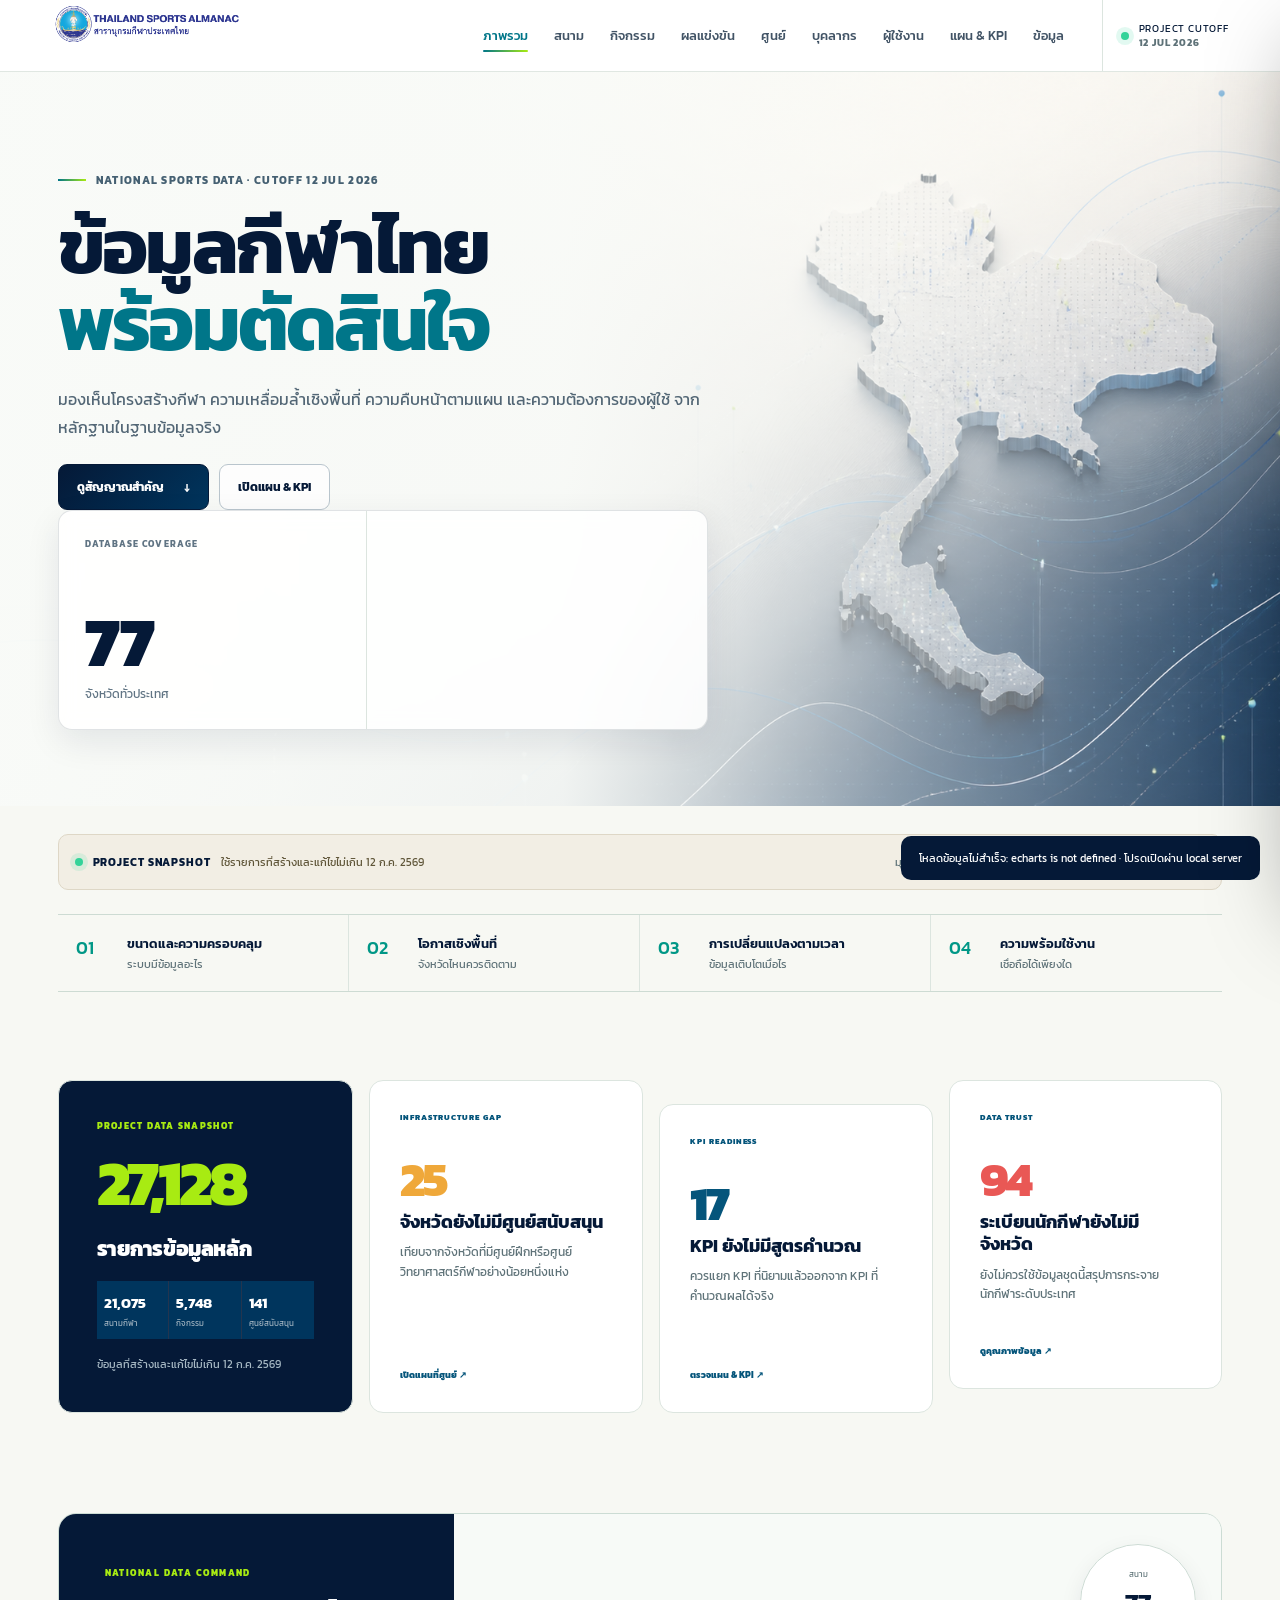
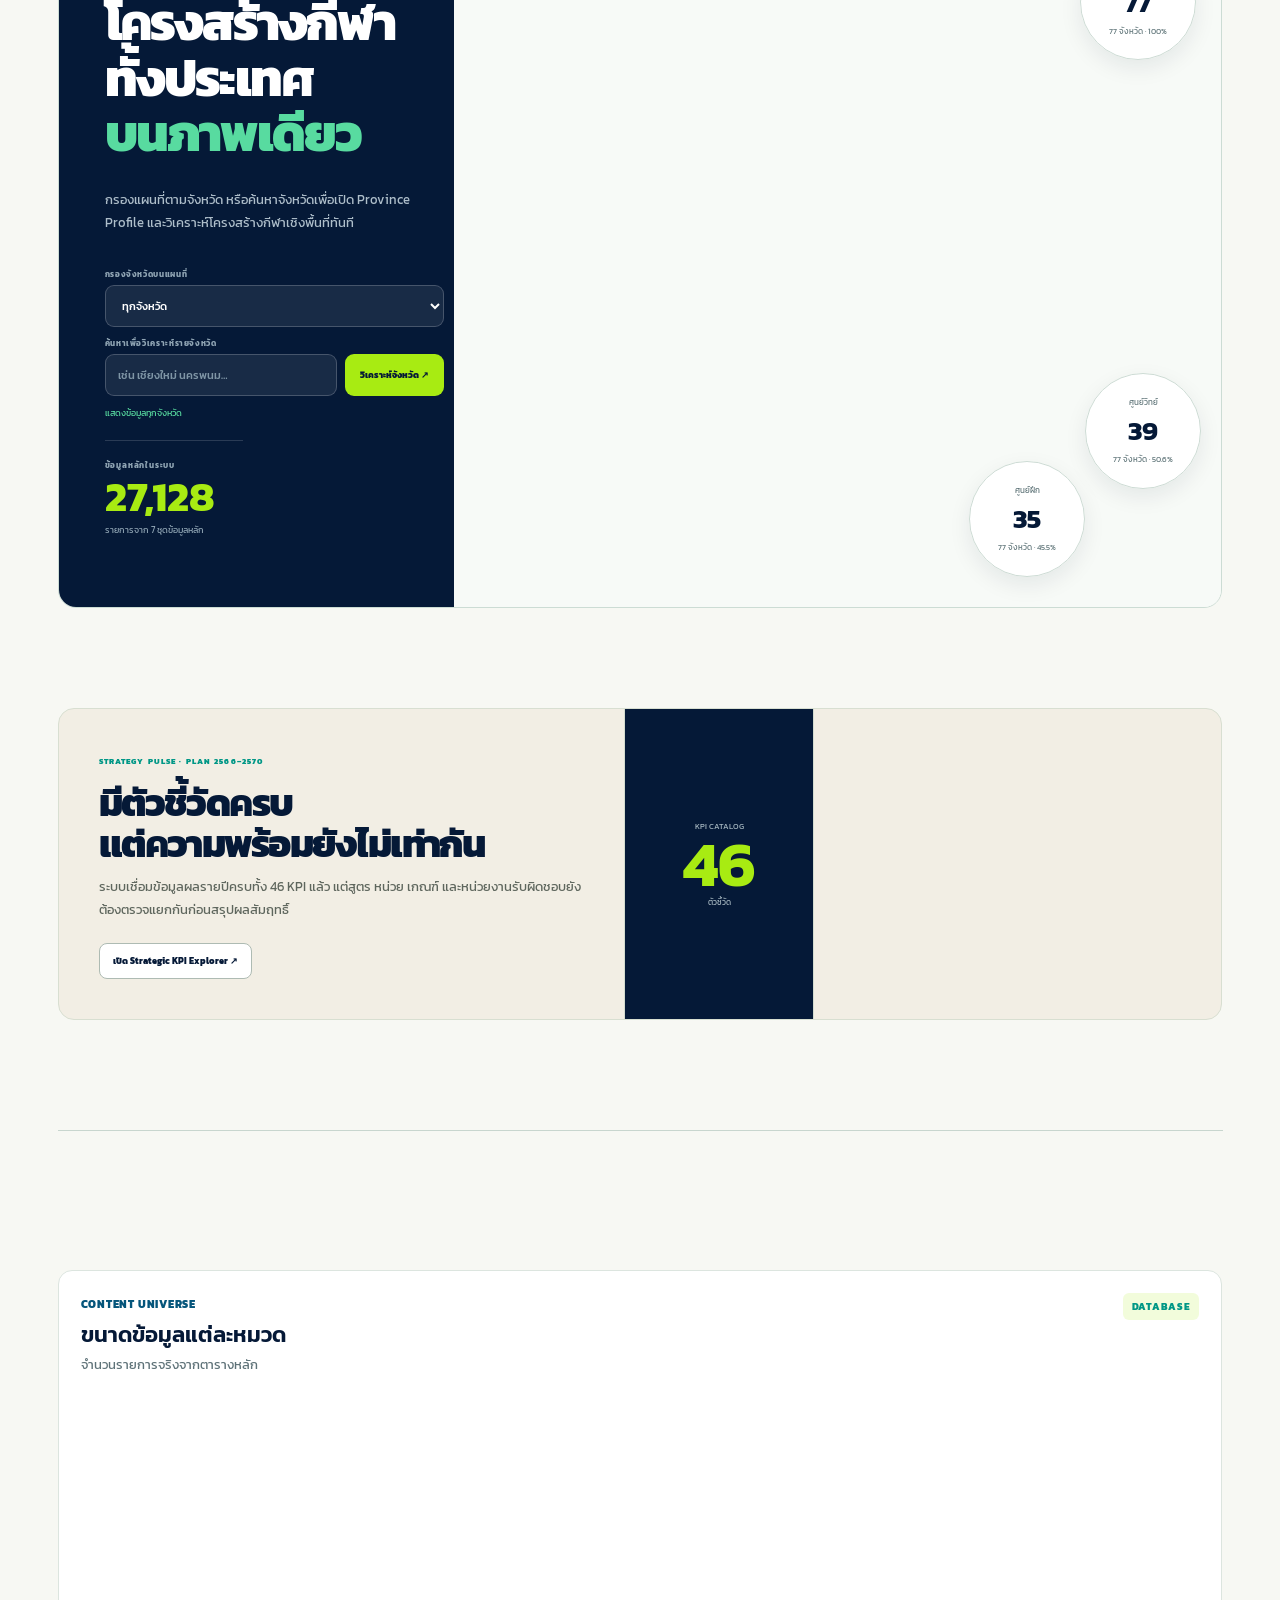
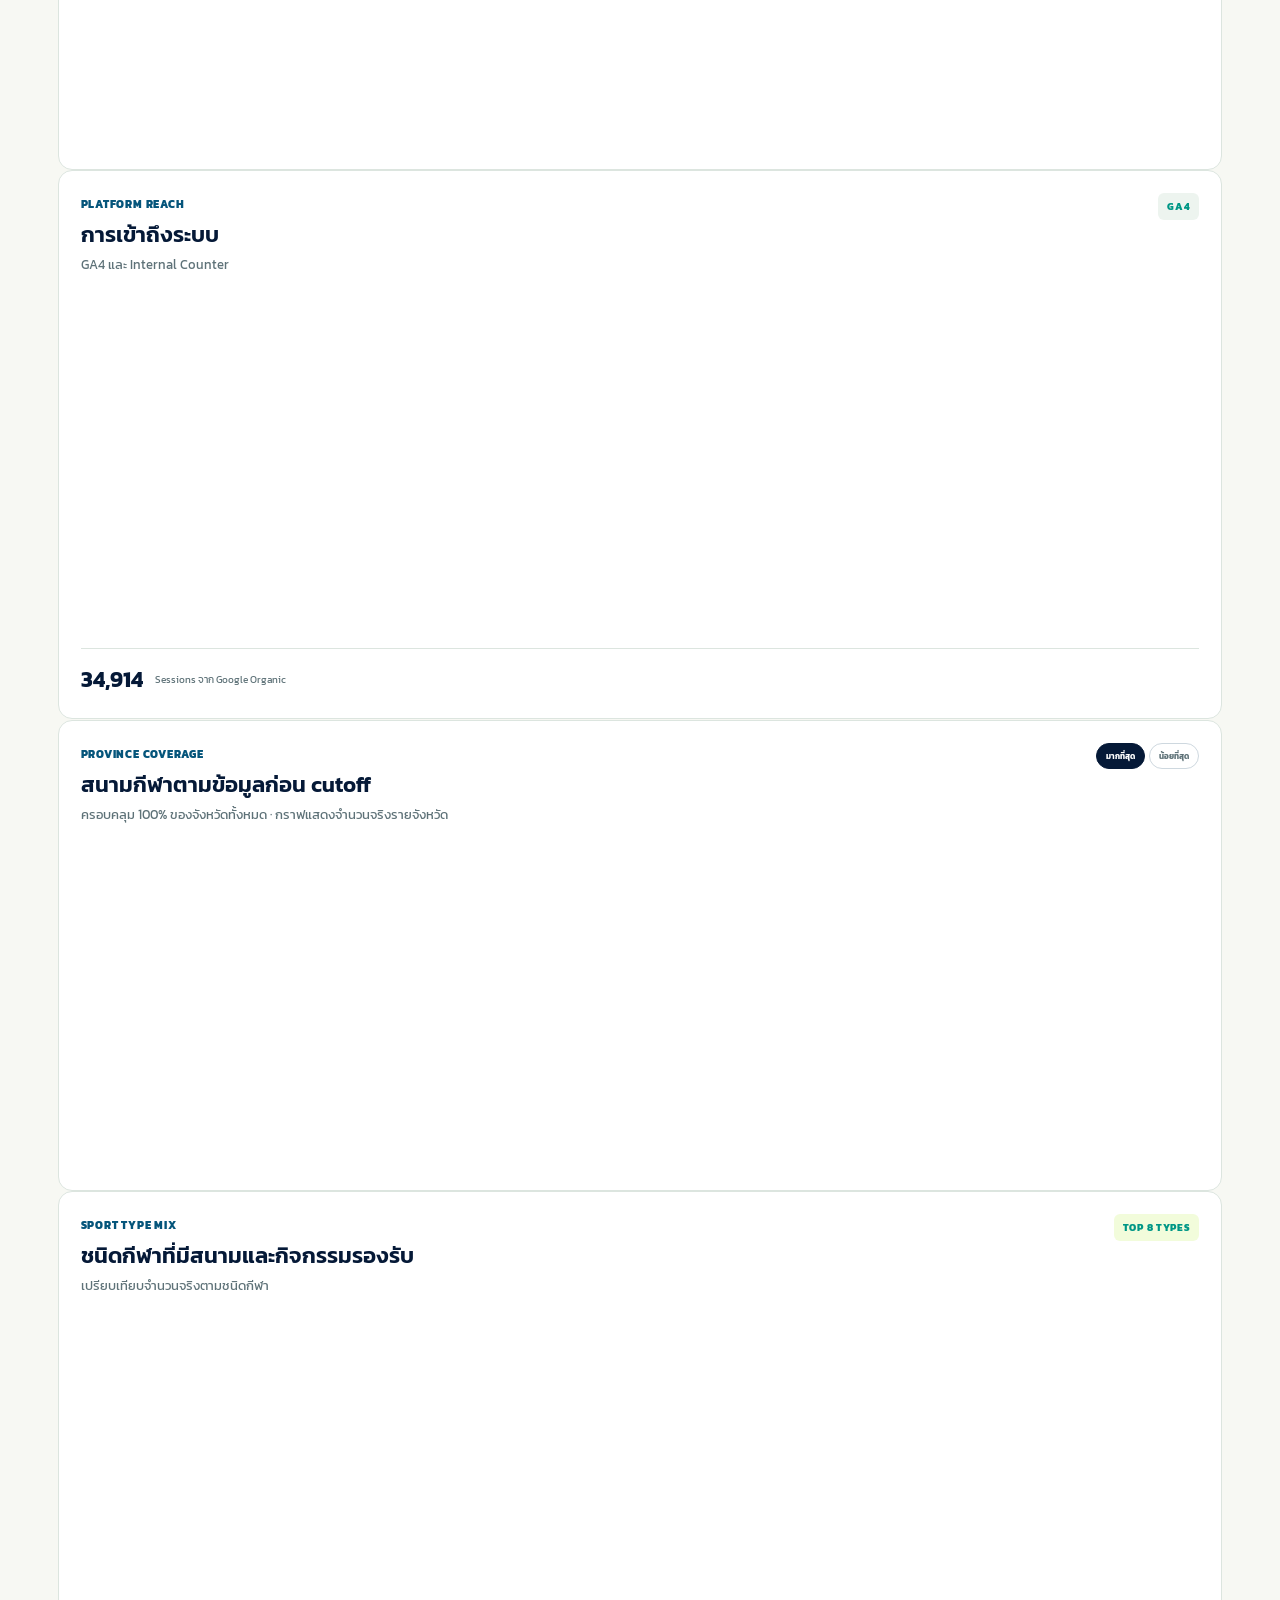
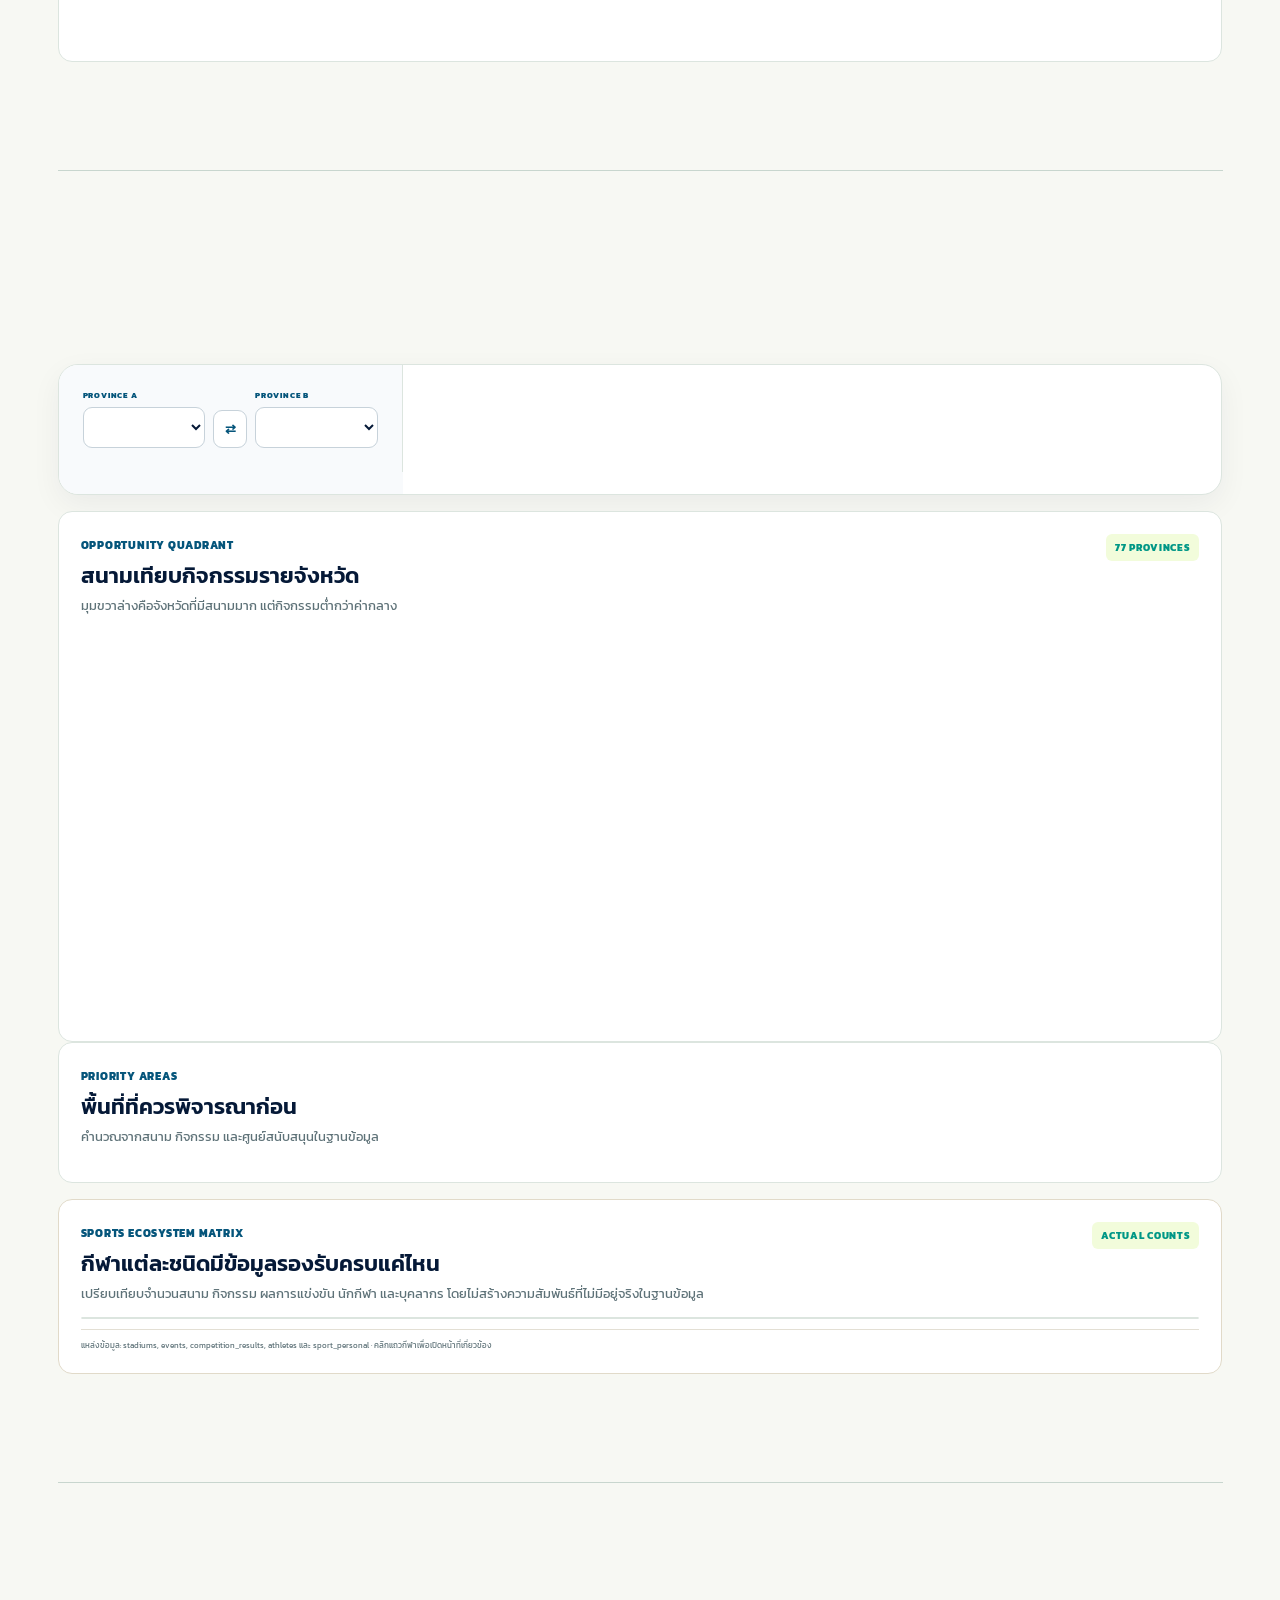
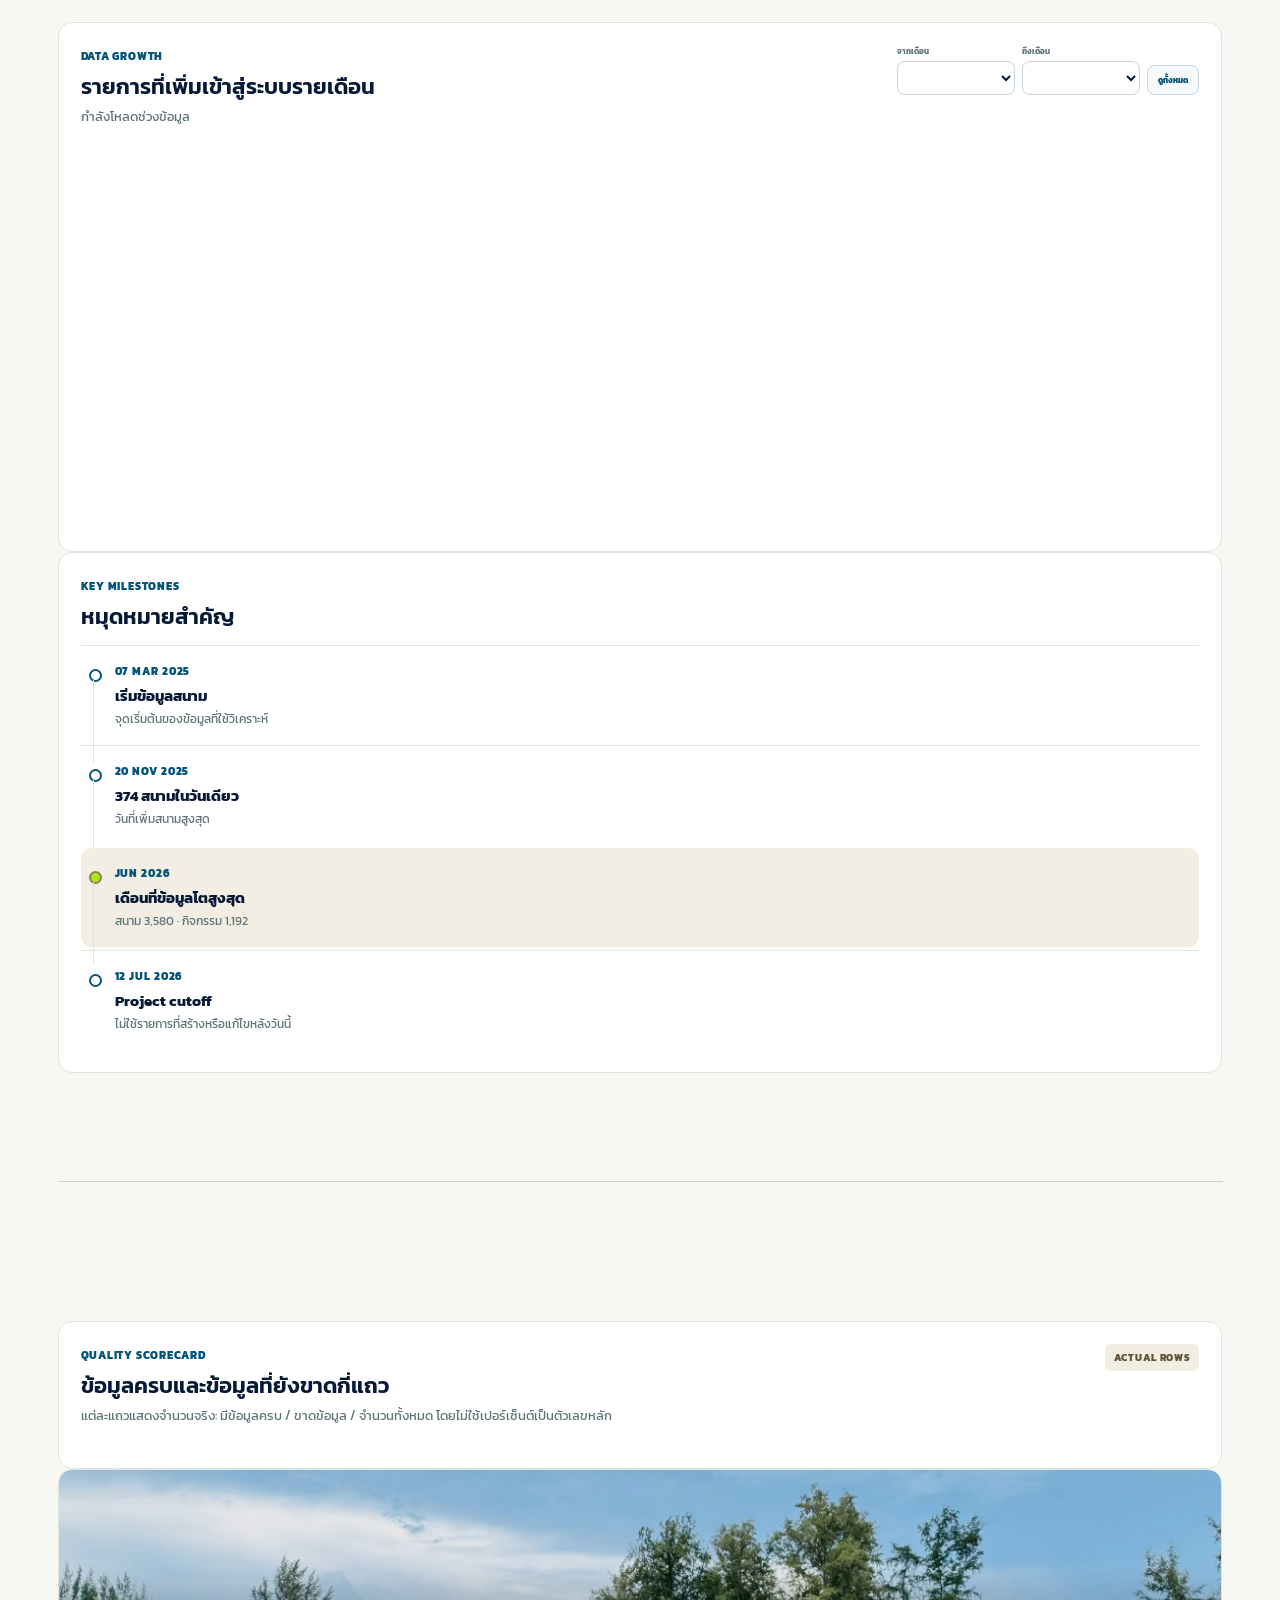
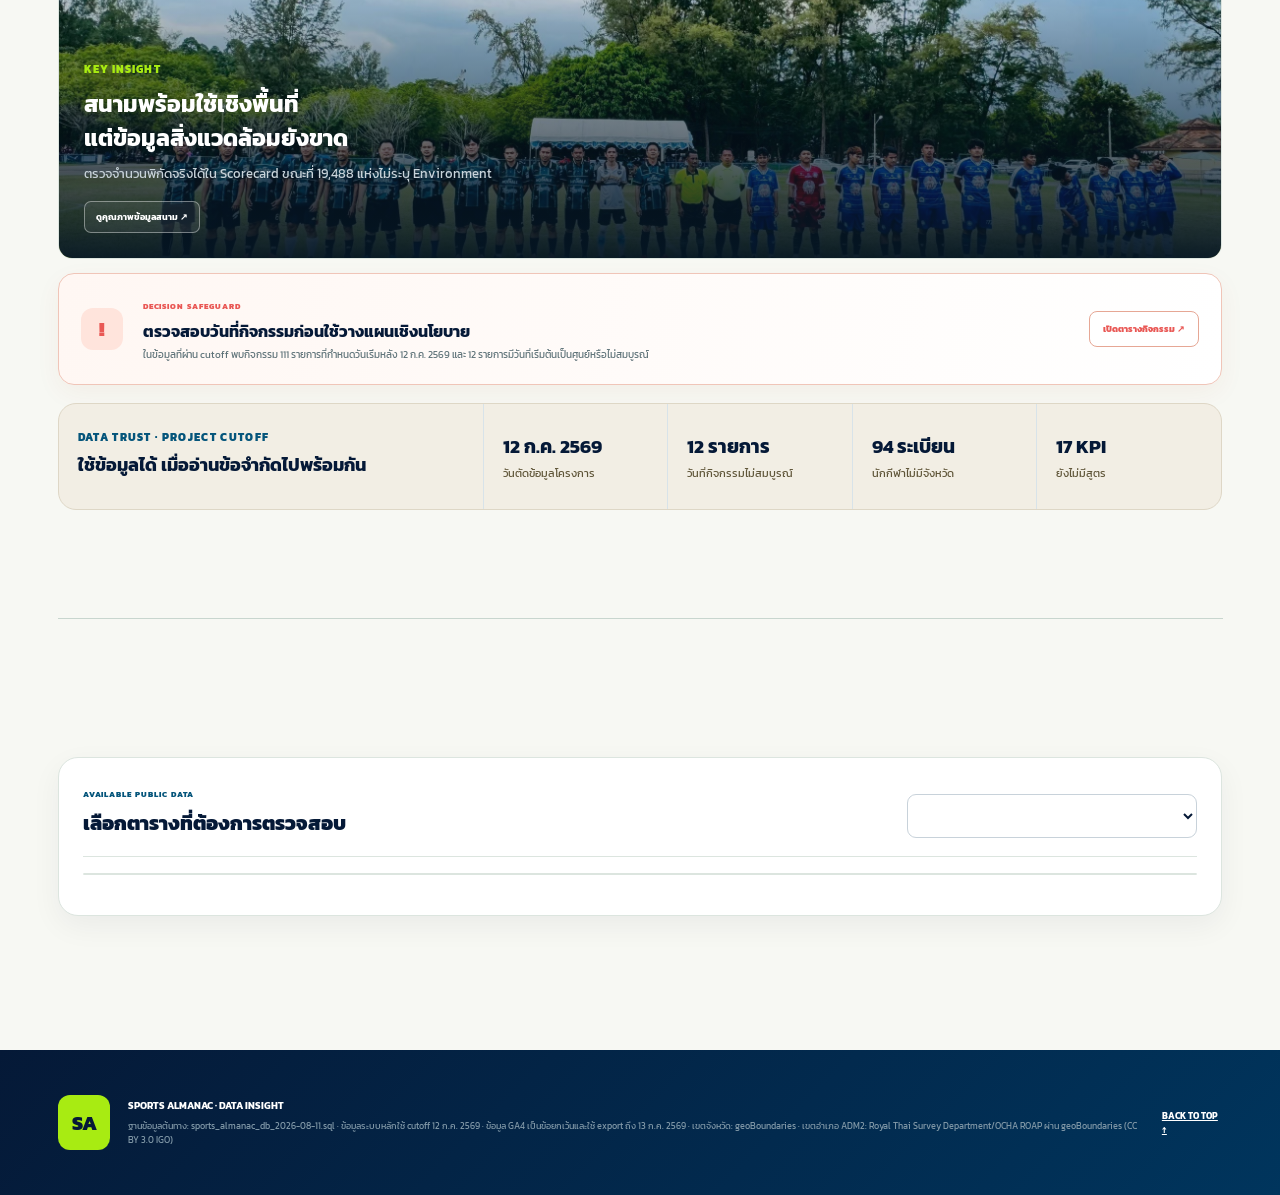
==== index.html @ d213a7b6 "Deploy Sports Almanac dashboard to GitHub Pages. Static dashboard from Apps/ with public CSV data an" ====
<!doctype html>
<html lang="th">
<head>
  <meta charset="utf-8">
  <meta name="viewport" content="width=device-width,initial-scale=1">
  <link rel="icon" type="image/png" href="assets/images/logo.png">
  <meta name="description" content="Sports Almanac Data Insight — วิเคราะห์ฐานข้อมูลสารานุกรมกีฬาประเทศไทย">
  <title>SPORTS ALMANAC — DATA INSIGHT</title>
  <link rel="preconnect" href="https://fonts.googleapis.com">
  <link rel="preconnect" href="https://fonts.gstatic.com" crossorigin>
  <link href="https://fonts.googleapis.com/css2?family=Kanit:ital,wght@0,100;0,200;0,300;0,400;0,500;0,600;0,700;0,800;0,900;1,100;1,200;1,300;1,400;1,500;1,600;1,700;1,800;1,900&display=swap" rel="stylesheet">
  <link rel="stylesheet" href="assets/vendor/bootstrap.min.css">
  <link rel="stylesheet" href="assets/app.css">
</head>
<body>
  <header class="masthead navbar navbar-expand-xl">
    <a class="wordmark navbar-brand" href="#overview" data-route="overview"><img src="assets/images/logo.png" alt="Thailand Sports Almanac"></a>
    <nav class="primary-nav" aria-label="เมนูหลัก">
      <button class="active" data-route="overview">ภาพรวม</button>
      <button data-route="stadiums">สนาม</button>
      <button data-route="events">กิจกรรม</button>
      <button data-route="competitions">ผลแข่งขัน</button>
      <button data-route="centers">ศูนย์</button>
      <button data-route="people">บุคลากร</button>
      <button data-route="usage">ผู้ใช้งาน</button>
      <button data-route="plans">แผน & KPI</button>
      <button data-route="data">ข้อมูล</button>
    </nav>
    <button class="menu-toggle" id="menu-toggle" aria-label="เปิดเมนู">MENU</button>
    <div class="header-tag"><i></i><span>PROJECT CUTOFF<br><b>12 JUL 2026</b></span></div>
  </header>

  <main>
    <section class="page active" data-page="overview">
      <section class="overview-hero">
        <img class="overview-hero-image" src="assets/images/hero-data-bg.png" alt="พื้นหลังโครงข่ายข้อมูลกีฬาไทย">
        <div class="overview-hero-overlay"></div>
        <div class="overview-hero-content container-fluid">
          <div class="row align-items-end g-4">
            <div class="col-xl-7">
              <span class="hero-kicker"><i></i> NATIONAL SPORTS DATA · CUTOFF 12 JUL 2026</span>
              <h1>ข้อมูลกีฬาไทย<br><em>พร้อมตัดสินใจ</em></h1>
              <p>มองเห็นโครงสร้างกีฬา ความเหลื่อมล้ำเชิงพื้นที่ ความคืบหน้าตามแผน และความต้องการของผู้ใช้ จากหลักฐานในฐานข้อมูลจริง</p>
              <div class="hero-actions"><button type="button" class="primary-action" data-scroll-target="executive-signals">ดูสัญญาณสำคัญ <span>↓</span></button><button class="ghost-action" data-route="plans">เปิดแผน & KPI</button></div>
            </div>
            <div class="col-xl-5">
              <div class="hero-highlight-card">
                <div><span>DATABASE COVERAGE</span><b>77</b><small>จังหวัดทั่วประเทศ</small></div>
                <div class="hero-mini-chart" id="hero-mini-chart"></div>
              </div>
            </div>
          </div>
        </div>
      </section>

      <section class="overview-body container-fluid">
        <div class="overview-toolbar">
          <div><span class="live-dot"></span><b>PROJECT SNAPSHOT</b><small>ใช้รายการที่สร้างและแก้ไขไม่เกิน 12 ก.ค. 2569</small></div>
          <div class="overview-filter"><span>มุมมอง:</span><button class="active">ภาพรวมประเทศ</button><button data-route="stadiums">สถานที่กีฬา</button><button data-route="usage">ผู้ใช้งานระบบ</button></div>
        </div>
        <nav class="overview-story-rail" aria-label="ลำดับการวิเคราะห์หน้า Overview">
          <button type="button" data-scroll-target="country-picture"><b>01</b><span>ขนาดและความครอบคลุม<small>ระบบมีข้อมูลอะไร</small></span></button>
          <button type="button" data-scroll-target="comparison-lab"><b>02</b><span>โอกาสเชิงพื้นที่<small>จังหวัดไหนควรติดตาม</small></span></button>
          <button type="button" data-scroll-target="time-freshness"><b>03</b><span>การเปลี่ยนแปลงตามเวลา<small>ข้อมูลเติบโตเมื่อไร</small></span></button>
          <button type="button" data-scroll-target="data-readiness"><b>04</b><span>ความพร้อมใช้งาน<small>เชื่อถือได้เพียงใด</small></span></button>
        </nav>

        <section class="executive-signal-stage" id="executive-signals" aria-label="สัญญาณสำคัญสำหรับผู้บริหาร">
          <div class="signal-intro signal-data-snapshot"><small>PROJECT DATA SNAPSHOT</small><strong id="signal-record-total">—</strong><h2>รายการข้อมูลหลัก</h2><div class="signal-data-breakdown"><span><b id="signal-stadium-total">—</b>สนามกีฬา</span><span><b id="signal-event-total">—</b>กิจกรรม</span><span><b id="signal-center-total">—</b>ศูนย์สนับสนุน</span></div><p>ข้อมูลที่สร้างและแก้ไขไม่เกิน 12 ก.ค. 2569</p></div>
          <button class="signal-card infrastructure" data-route="centers"><span>INFRASTRUCTURE GAP</span><strong id="signal-center-gap">—</strong><h3>จังหวัดยังไม่มีศูนย์สนับสนุน</h3><p>เทียบจากจังหวัดที่มีศูนย์ฝึกหรือศูนย์วิทยาศาสตร์กีฬาอย่างน้อยหนึ่งแห่ง</p><i>เปิดแผนที่ศูนย์ ↗</i></button>
          <button class="signal-card strategy" data-route="plans"><span>KPI READINESS</span><strong id="signal-kpi-gap">—</strong><h3>KPI ยังไม่มีสูตรคำนวณ</h3><p>ควรแยก KPI ที่นิยามแล้วออกจาก KPI ที่คำนวณผลได้จริง</p><i>ตรวจแผน & KPI ↗</i></button>
          <button class="signal-card trust" data-route="people"><span>DATA TRUST</span><strong id="signal-athlete-gap">—</strong><h3>ระเบียนนักกีฬายังไม่มีจังหวัด</h3><p>ยังไม่ควรใช้ข้อมูลชุดนี้สรุปการกระจายนักกีฬาระดับประเทศ</p><i>ดูคุณภาพข้อมูล ↗</i></button>
        </section>

        <section class="national-command" aria-label="ศูนย์บัญชาการข้อมูลกีฬาไทย">
          <div class="command-copy"><small>NATIONAL DATA COMMAND</small><h2>โครงสร้างกีฬาทั้งประเทศ<br><em>บนภาพเดียว</em></h2><p>กรองแผนที่ตามจังหวัด หรือค้นหาจังหวัดเพื่อเปิด Province Profile และวิเคราะห์โครงสร้างกีฬาเชิงพื้นที่ทันที</p><div class="command-province-tools"><label><span>กรองจังหวัดบนแผนที่</span><select id="command-province-filter" aria-label="กรองจังหวัดบนแผนที่"><option value="">ทุกจังหวัด</option></select></label><form id="command-province-search-form"><label><span>ค้นหาเพื่อวิเคราะห์รายจังหวัด</span><input id="command-province-search" list="command-province-list" type="search" placeholder="เช่น เชียงใหม่ นครพนม…" autocomplete="off"></label><button type="submit">วิเคราะห์จังหวัด ↗</button></form><datalist id="command-province-list"></datalist><div class="command-province-status" id="command-province-status">แสดงข้อมูลทุกจังหวัด</div></div><div class="command-total"><span>ข้อมูลหลักในระบบ</span><strong id="command-record-total">—</strong><small>รายการจาก 7 ชุดข้อมูลหลัก</small></div></div>
          <div id="overview-national-map" class="command-map"></div>
          <div class="coverage-orbits">
            <div class="orbit orbit-stadium"><span>สนาม</span><strong>77</strong><small>77 จังหวัด · 100%</small></div>
            <div class="orbit orbit-training"><span>ศูนย์ฝึก</span><strong id="overview-training-provinces">—</strong><small id="overview-training-coverage">กำลังคำนวณ</small></div>
            <div class="orbit orbit-science"><span>ศูนย์วิทย์</span><strong id="overview-science-provinces">—</strong><small id="overview-science-coverage">กำลังคำนวณ</small></div>
          </div>
        </section>

        <section class="strategy-pulse" aria-label="สถานะการติดตามแผนพัฒนาการกีฬา">
          <div class="strategy-pulse-copy"><small>STRATEGY PULSE · PLAN 2566–2570</small><h2>มีตัวชี้วัดครบ<br><em>แต่ความพร้อมยังไม่เท่ากัน</em></h2><p>ระบบเชื่อมข้อมูลผลรายปีครบทั้ง 46 KPI แล้ว แต่สูตร หน่วย เกณฑ์ และหน่วยงานรับผิดชอบยังต้องตรวจแยกกันก่อนสรุปผลสัมฤทธิ์</p><button data-route="plans">เปิด Strategic KPI Explorer ↗</button></div>
          <div class="strategy-pulse-score"><span>KPI CATALOG</span><strong>46</strong><small>ตัวชี้วัด</small></div>
          <div class="strategy-readiness-grid" id="overview-strategy-readiness"></div>
        </section>

        <div class="overview-section-head" id="country-picture"><div><span>01 / ภาพรวมประเทศ</span><h2>ระบบกีฬาไทยมีข้อมูลอะไร</h2></div><p>เริ่มจากขนาดข้อมูลและความครอบคลุม ก่อนพิจารณาว่าพื้นที่ใดมีความพร้อมหรือยังมีช่องว่าง</p></div>
        <div class="row g-3 dashboard-row">
          <div class="col-xl-8"><article class="modern-card tall"><div class="modern-card-head"><div><span>CONTENT UNIVERSE</span><h3>ขนาดข้อมูลแต่ละหมวด</h3><p>จำนวนรายการจริงจากตารางหลัก</p></div><span class="source-badge">DATABASE</span></div><div id="overview-content-chart" class="echart"></div></article></div>
          <div class="col-xl-4"><article class="modern-card tall dark-card"><div class="modern-card-head"><div><span>PLATFORM REACH</span><h3>การเข้าถึงระบบ</h3><p>GA4 และ Internal Counter</p></div><span class="source-badge light">GA4</span></div><div id="overview-reach-chart" class="echart"></div><div class="chart-foot"><b>34,914</b><span>Sessions จาก Google Organic</span></div></article></div>
        </div>

        <div class="row g-3 dashboard-row">
          <div class="col-xl-6"><article class="modern-card"><div class="modern-card-head"><div><span>PROVINCE COVERAGE</span><h3 id="overview-stadium-coverage-title">สนามกีฬาตามข้อมูลก่อน cutoff</h3><p>ครอบคลุม 100% ของจังหวัดทั้งหมด · กราฟแสดงจำนวนจริงรายจังหวัด</p></div><div class="rank-switch" data-rank-switch="overviewProvince"><button class="active" data-mode="top">มากที่สุด</button><button data-mode="bottom">น้อยที่สุด</button></div></div><div id="overview-province-chart" class="echart medium"></div></article></div>
          <div class="col-xl-6"><article class="modern-card"><div class="modern-card-head"><div><span>SPORT TYPE MIX</span><h3>ชนิดกีฬาที่มีสนามและกิจกรรมรองรับ</h3><p>เปรียบเทียบจำนวนจริงตามชนิดกีฬา</p></div><span class="source-badge">TOP 8 TYPES</span></div><div id="overview-sport-chart" class="echart medium"></div></article></div>
        </div>

        <div class="overview-section-head" id="comparison-lab"><div><span>02 / เปรียบเทียบเชิงพื้นที่</span><h2>จังหวัดไหนพร้อมกว่า และเพราะอะไร</h2></div><p>เปรียบเทียบจังหวัดแบบตัวต่อตัว และค้นหาพื้นที่ที่มีสนามมากแต่กิจกรรมหรือศูนย์สนับสนุนน้อย</p></div>
        <section class="comparison-command">
          <div class="comparison-controls"><div><small>PROVINCE A</small><select id="compare-province-a"></select></div><button id="compare-swap" type="button" aria-label="สลับจังหวัด">⇄</button><div><small>PROVINCE B</small><select id="compare-province-b"></select></div></div>
          <div id="province-comparison-visual" class="comparison-visual"></div>
          <div id="province-comparison-insight" class="comparison-insight"></div>
        </section>
        <div class="row g-3 dashboard-row">
          <div class="col-xl-8"><article class="modern-card"><div class="modern-card-head"><div><span>OPPORTUNITY QUADRANT</span><h3>สนามเทียบกิจกรรมรายจังหวัด</h3><p>มุมขวาล่างคือจังหวัดที่มีสนามมาก แต่กิจกรรมต่ำกว่าค่ากลาง</p></div><span class="source-badge">77 PROVINCES</span></div><div id="overview-opportunity-chart" class="echart large"></div></article></div>
          <div class="col-xl-4"><article class="modern-card"><div class="modern-card-head"><div><span>PRIORITY AREAS</span><h3>พื้นที่ที่ควรพิจารณาก่อน</h3><p>คำนวณจากสนาม กิจกรรม และศูนย์สนับสนุนในฐานข้อมูล</p></div></div><div id="overview-priority-list" class="priority-list"></div></article></div>
        </div>
        <article class="modern-card ecosystem-card"><div class="modern-card-head"><div><span>SPORTS ECOSYSTEM MATRIX</span><h3>กีฬาแต่ละชนิดมีข้อมูลรองรับครบแค่ไหน</h3><p>เปรียบเทียบจำนวนสนาม กิจกรรม ผลการแข่งขัน นักกีฬา และบุคลากร โดยไม่สร้างความสัมพันธ์ที่ไม่มีอยู่จริงในฐานข้อมูล</p></div><span class="source-badge">ACTUAL COUNTS</span></div><div id="sports-ecosystem-matrix" class="ecosystem-matrix"></div><p class="chart-evidence">แหล่งข้อมูล: stadiums, events, competition_results, athletes และ sport_personal · คลิกแถวกีฬาเพื่อเปิดหน้าที่เกี่ยวข้อง</p></article>

        <div class="overview-section-head" id="time-freshness"><div><span>03 / เวลาและความสดใหม่</span><h2>ข้อมูลเติบโตเมื่อไร</h2></div><p>เส้นเวลาเปรียบเทียบการเพิ่มข้อมูลสนามและกิจกรรม พร้อมจุดสูงสุดและวันที่อัปเดตล่าสุด</p></div>
        <div class="row g-3 dashboard-row">
          <div class="col-xl-8"><article class="modern-card"><div class="modern-card-head growth-card-head"><div><span>DATA GROWTH</span><h3>รายการที่เพิ่มเข้าสู่ระบบรายเดือน</h3><p id="overview-growth-range">กำลังโหลดช่วงข้อมูล</p></div><div class="growth-filter" aria-label="กรองช่วงเดือน"><label><span>จากเดือน</span><select id="growth-month-start" aria-label="เดือนเริ่มต้น"></select></label><label><span>ถึงเดือน</span><select id="growth-month-end" aria-label="เดือนสิ้นสุด"></select></label><button id="growth-month-reset" type="button">ดูทั้งหมด</button></div></div><div id="overview-growth-chart" class="echart large"></div></article></div>
          <div class="col-xl-4"><article class="modern-card freshness-card"><div class="modern-card-head"><div><span>KEY MILESTONES</span><h3>หมุดหมายสำคัญ</h3></div></div><div class="freshness-list"><div><time>07 MAR 2025</time><b>เริ่มข้อมูลสนาม</b><span>จุดเริ่มต้นของข้อมูลที่ใช้วิเคราะห์</span></div><div><time>20 NOV 2025</time><b>374 สนามในวันเดียว</b><span>วันที่เพิ่มสนามสูงสุด</span></div><div class="hot"><time>JUN 2026</time><b>เดือนที่ข้อมูลโตสูงสุด</b><span>สนาม 3,580 · กิจกรรม 1,192</span></div><div><time>12 JUL 2026</time><b>Project cutoff</b><span>ไม่ใช้รายการที่สร้างหรือแก้ไขหลังวันนี้</span></div></div></article></div>
        </div>

        <div class="overview-section-head" id="data-readiness"><div><span>04 / ความพร้อมของข้อมูล</span><h2>ข้อมูลพร้อมใช้แค่ไหน</h2></div><p>คุณภาพข้อมูลแต่ละโดเมนมีความต่างกัน โดยเฉพาะข้อมูลจังหวัดและเพศของนักกีฬา</p></div>
        <div class="row g-3 dashboard-row">
          <div class="col-xl-7"><article class="modern-card quality-card"><div class="modern-card-head"><div><span>QUALITY SCORECARD</span><h3>ข้อมูลครบและข้อมูลที่ยังขาดกี่แถว</h3><p>แต่ละแถวแสดงจำนวนจริง: มีข้อมูลครบ / ขาดข้อมูล / จำนวนทั้งหมด โดยไม่ใช้เปอร์เซ็นต์เป็นตัวเลขหลัก</p></div><span class="source-badge warn">ACTUAL ROWS</span></div><div id="overview-quality-chart" class="quality-scoreboard"></div></article></div>
          <div class="col-xl-5"><article class="modern-card image-insight"><img src="assets/images/stadium-2.jpg" alt="สนามกีฬาจาก Sports Almanac"><div class="image-insight-copy"><span>KEY INSIGHT</span><h3>สนามพร้อมใช้เชิงพื้นที่<br>แต่ข้อมูลสิ่งแวดล้อมยังขาด</h3><p>ตรวจจำนวนพิกัดจริงได้ใน Scorecard ขณะที่ 19,488 แห่งไม่ระบุ Environment</p><button data-route="stadiums">ดูคุณภาพข้อมูลสนาม ↗</button></div></article></div>
        </div>

        <aside class="data-alert-band" aria-label="ประเด็นคุณภาพข้อมูลที่ต้องตรวจสอบ">
          <div class="alert-code">!</div>
          <div><small>DECISION SAFEGUARD</small><h3>ตรวจสอบวันที่กิจกรรมก่อนใช้วางแผนเชิงนโยบาย</h3><p id="overview-event-date-safeguard">กำลังตรวจสอบกิจกรรมตาม project cutoff…</p></div>
          <button data-route="events">เปิดตารางกิจกรรม ↗</button>
        </aside>

        <section class="data-trust-ribbon" aria-label="สถานะความน่าเชื่อถือของข้อมูล"><div><small>DATA TRUST · PROJECT CUTOFF</small><h3>ใช้ข้อมูลได้ เมื่ออ่านข้อจำกัดไปพร้อมกัน</h3></div><div><b>12 ก.ค. 2569</b><span>วันตัดข้อมูลโครงการ</span></div><div><b id="trust-invalid-event-dates">—</b><span>วันที่กิจกรรมไม่สมบูรณ์</span></div><div><b>94 ระเบียน</b><span>นักกีฬาไม่มีจังหวัด</span></div><div><b>17 KPI</b><span>ยังไม่มีสูตร</span></div></section>

        <div class="overview-section-head"><div><span>05 / ROW-LEVEL EVIDENCE</span><h2>ตรวจข้อมูลจริงรายแถว</h2></div><p>เลือกตาราง กรองข้อมูล และตรวจสอบหลักฐานที่อยู่เบื้องหลังตัวเลขบน Dashboard</p></div>
        <section class="public-table-hub compact-hub">
          <div class="public-table-selector">
            <div><small>AVAILABLE PUBLIC DATA</small><h3>เลือกตารางที่ต้องการตรวจสอบ</h3></div>
            <select id="overview-table-select" aria-label="เลือกตารางข้อมูลในหน้าภาพรวม"></select>
          </div>
          <div id="overview-table-context" class="table-context"></div>
          <div id="overview-public-table-view" class="embedded-data-section"></div>
        </section>
      </section>
    </section>

    <section class="page province-analysis-page" data-page="province">
      <div class="province-analysis-toolbar"><button id="province-analysis-back" type="button">← กลับหน้าภาพรวม</button><label><span>เปลี่ยนจังหวัด</span><select id="province-analysis-select"></select></label></div>
      <nav class="province-story-nav" aria-label="หัวข้อการวิเคราะห์จังหวัด"><button type="button" data-scroll-target="province-summary">ภาพรวมจังหวัด</button><button type="button" data-scroll-target="district-intelligence">รายอำเภอ</button><button type="button" data-scroll-target="province-activity">กิจกรรม</button><button type="button" data-scroll-target="province-results">ผลและรางวัล</button><button type="button" data-scroll-target="province-quality-section">คุณภาพข้อมูล</button><button type="button" data-scroll-target="province-data">ข้อมูลจริง</button></nav>
      <section class="province-analysis-hero" id="province-summary">
        <div class="province-identity"><small>PROVINCE SPORTS INTELLIGENCE · CUTOFF 12 JUL 2026</small><h1 id="province-analysis-name">จังหวัด</h1><p id="province-analysis-summary">กำลังประมวลผลข้อมูลกีฬาในระดับจังหวัด</p><div id="province-analysis-core" class="province-core-stats"></div></div>
        <div class="province-map-wrap"><div id="province-analysis-map" class="province-analysis-map"></div><div id="province-map-note" class="province-map-note"></div></div>
        <div id="province-insight-stack" class="province-insight-stack"></div>
      </section>
      <div id="province-analysis-kpis" class="metric-strip province-metric-strip"></div>
      <section class="district-intelligence" id="district-intelligence">
        <div class="district-intelligence-head">
          <div><small>DISTRICT SPORTS INTELLIGENCE</small><h2>เจาะสถิติกีฬารายอำเภอ</h2><p>เปรียบเทียบความพร้อมของสนาม กิจกรรม ศูนย์สนับสนุน และการแข่งขันภายในจังหวัดจากข้อมูลจริงก่อน cutoff</p></div>
          <label><span>เลือกอำเภอเพื่อดูรายละเอียด</span><select id="province-district-select"></select></label>
        </div>
        <div id="province-district-overview" class="district-overview-strip"></div>
        <div class="district-intelligence-grid">
          <article class="district-compare-card"><header><div><small>ALL DISTRICTS</small><h3>โครงสร้างและกิจกรรมทุกอำเภอ</h3></div><span>คลิกแท่งเพื่อเลือกอำเภอ</span></header><div id="province-district-chart" class="echart district-chart"></div></article>
          <article class="district-balance-card"><header><div><small>SUPPLY × ACTIVITY</small><h3>สมดุลสนามกับกิจกรรม</h3></div><span>ขนาดจุด = ศูนย์สนับสนุน</span></header><div id="province-district-balance" class="echart district-chart"></div></article>
          <article class="district-focus-card"><div id="province-district-focus" class="district-focus"></div><div id="province-district-sport" class="echart district-sport-chart"></div></article>
        </div>
        <div class="district-scorecard-wrap"><div class="district-scorecard-head"><div><small>DISTRICT SCORECARD</small><h3>รายละเอียดทุกอำเภอในจังหวัด</h3></div><span id="province-district-table-note"></span></div><div class="district-scorecard-scroll"><table class="district-scorecard"><thead><tr><th>อันดับ</th><th>อำเภอ</th><th>สนาม</th><th>กิจกรรม</th><th>กิจกรรมต่อ 100 สนาม</th><th>ศูนย์สนับสนุน</th><th>การแข่งขัน</th><th>ชนิดกีฬา</th><th>กีฬาหลัก</th><th>สถานะ</th></tr></thead><tbody id="province-district-table"></tbody></table></div></div>
      </section>
      <div class="analysis-grid province-analysis-grid">
        <article class="panel"><div class="panel-title"><div><small>SPORT MIX</small><h3>ชนิดกีฬาที่จังหวัดรองรับ</h3><p>จำนวนสนามและกิจกรรมตามชนิดกีฬา</p></div></div><div id="province-sport-chart" class="echart large"></div></article>
        <article class="panel"><div class="panel-title"><div><small>SUPPORT INFRASTRUCTURE</small><h3>ศูนย์สนับสนุนกีฬา</h3><p>ศูนย์ฝึกเทียบศูนย์วิทยาศาสตร์กีฬา</p></div></div><div id="province-center-chart" class="donut-wrap"></div></article>
        <article class="panel wide" id="province-activity"><div class="panel-title"><div><small>ช่วงเวลากิจกรรม</small><h3>กิจกรรมกีฬาตามช่วงเวลา</h3><p>นับจากวันเริ่มกิจกรรมที่บันทึกในจังหวัด · ชี้จุดเพื่อดูรายการย่อ หรือคลิกเพื่อดูรายละเอียด</p></div><span id="province-event-date-note">EVENT START DATE</span></div><div id="province-event-timeline" class="echart large"></div><div id="province-event-details" class="province-event-details"></div></article>
        <article class="panel wide activity-calendar-panel"><div class="panel-title"><div><small>PROVINCE EVENT CALENDAR</small><h3>ปฏิทินกิจกรรมภายในจังหวัด</h3><p>แสดงกิจกรรมเฉพาะจังหวัดที่เลือกตลอดช่วงวันเริ่ม–สิ้นสุด</p></div><span>DAILY VIEW</span></div><div id="province-event-calendar" class="activity-calendar"></div></article>
        <article class="panel wide province-results-panel" id="province-results"><div class="panel-title"><div><small>ผลการแข่งขันและรางวัล</small><h3>ผลการแข่งขันและรางวัลระดับจังหวัด</h3><p>แยกผลของการแข่งขันที่จัดในจังหวัดออกจากผลงานที่ผู้แทนจังหวัดได้รับ</p></div><span>รองรับข้อมูลในอนาคต</span></div><div id="province-result-summary" class="province-result-summary"></div><div class="province-result-layout"><div id="province-result-chart" class="echart large"></div><div id="province-result-evidence" class="province-result-evidence"></div></div></article>
        <article class="panel" id="province-quality-section"><div class="panel-title"><div><small>คุณภาพข้อมูล</small><h3>ความพร้อมของข้อมูลเชิงพื้นที่</h3><p>แสดงจำนวนจริงของรายการที่มีและไม่มีพิกัดใช้งานได้</p></div></div><div id="province-quality" class="quality-scoreboard"></div></article>
        <article class="panel"><div class="panel-title"><div><small>COMPETITION RECORD</small><h3>การแข่งขันในจังหวัด</h3><p>รายการแข่งขันที่ระบุจังหวัดตรงกับพื้นที่นี้</p></div></div><div id="province-competition-list" class="province-competition-list"></div></article>
      </div>
      <section class="province-data-hub" id="province-data"><div class="public-table-selector"><div><small>หลักฐานระดับรายการ</small><h2 id="province-table-heading">ข้อมูลจริงของจังหวัด</h2><p>เลือกดูรายละเอียดแต่ละชุดข้อมูล โดยคง filter จังหวัดไว้ตลอด</p></div><div id="province-data-tabs" class="subtabs"></div></div><div id="province-table-view" class="embedded-data-section"></div></section>
    </section>

    <section class="page" data-page="stadiums">
      <div class="page-hero"><span class="giant-letter">S</span><div><span class="section-no">STADIUM INTELLIGENCE</span><h1>สนามกีฬา<br><mark>ทั่วประเทศไทย</mark></h1><p>วิเคราะห์ความครอบคลุม พื้นที่ ชนิดกีฬา เจ้าของ และคุณภาพข้อมูลสถานที่</p></div></div>
      <div id="stadium-kpis" class="metric-strip"></div>
      <div class="analysis-grid">
        <article class="panel map-panel"><div class="panel-title"><div><small>GEO DISTRIBUTION</small><h3>พิกัดสนามจริงบนแผนที่ประเทศไทย</h3></div><span id="stadium-map-count">กำลังคำนวณ…</span></div><div class="map-filter-bar"><label>จังหวัด<select id="stadium-map-province"></select></label><label>ชนิดกีฬา<select id="stadium-map-sport"></select></label><button id="stadium-map-reset" type="button">ล้างตัวกรอง</button></div><div class="geo-stage" id="stadium-map"><div class="map-loader">กำลังอ่านพิกัด…</div></div></article>
        <article class="panel"><div class="panel-title"><div><small>PROVINCE RANKING · 25 PROVINCES</small><h3>เปรียบเทียบจำนวนสนามรายจังหวัด</h3></div><div class="rank-switch" data-rank-switch="stadium"><button class="active" data-mode="top">มากที่สุด</button><button data-mode="bottom">น้อยที่สุด</button><button data-mode="zero">ไม่มีข้อมูล</button></div></div><div id="stadium-province-bars" class="rank-bars"></div></article>
        <article class="panel"><div class="panel-title"><div><small>SPORT TYPE MIX</small><h3>จำนวนสนามตามชนิดกีฬา</h3></div><div class="rank-switch" data-rank-switch="stadiumSport"><button class="active" data-mode="top">มากที่สุด</button><button data-mode="bottom">น้อยที่สุด</button></div></div><div id="stadium-sport-bars" class="rank-bars"></div></article>
        <article class="panel"><div class="panel-title"><div><small>OWNERSHIP</small><h3>ประเภทเจ้าของสนาม</h3></div></div><div id="stadium-owner" class="donut-wrap"></div></article>
        <article class="panel wide"><div class="panel-title"><div><small>ACTIVITY UTILIZATION PROXY</small><h3>กิจกรรมต่อสนาม 100 แห่งรายจังหวัด</h3><p>ดัชนีเปรียบเทียบระดับจังหวัด ไม่ใช่อัตราใช้สนามจริง เพราะกิจกรรมยังไม่มี Foreign Key ถึงสนาม</p></div><span>OPPORTUNITY GAP</span></div><div id="stadium-activity-index" class="echart large"></div></article>
      </div>
      <div class="data-section" data-dataset="stadiums"></div>
    </section>

    <section class="page" data-page="events">
      <div class="page-hero"><span class="giant-letter">E</span><div><span class="section-no">EVENT INTELLIGENCE</span><h1>กิจกรรมกีฬา<br><mark>เคลื่อนไหวทั้งปี</mark></h1><p>แยกอดีต กำลังจัด และกิจกรรมในอนาคต พร้อมวิเคราะห์พื้นที่ กีฬา และระดับงาน</p></div></div>
      <div id="event-kpis" class="metric-strip"></div>
      <div class="analysis-grid">
        <article class="panel wide"><div class="panel-title"><div><small>EVENT CALENDAR</small><h3>จำนวนกิจกรรมตามเดือนเริ่มต้น</h3></div><span>2007—2027</span></div><div id="event-timeline" class="line-stage"></div></article>
        <article class="panel wide activity-calendar-panel"><div class="panel-title"><div><small>INTERACTIVE CALENDAR</small><h3>ปฏิทินกิจกรรมกีฬาทั่วประเทศ</h3><p>แสดงกิจกรรมตลอดช่วงวันเริ่ม–สิ้นสุด · เลือกเดือนและกดวันที่เพื่อดูรายละเอียด</p></div><span>ACTUAL EVENT DATES</span></div><div id="event-calendar" class="activity-calendar"></div></article>
        <article class="panel"><div class="panel-title"><div><small>SPORT RANKING</small><h3>ชนิดกิจกรรมกีฬา</h3></div><div class="rank-switch" data-rank-switch="eventSport"><button class="active" data-mode="top">มากที่สุด</button><button data-mode="bottom">น้อยที่สุด</button></div></div><div id="event-sport-bars" class="rank-bars"></div></article>
        <article class="panel"><div class="panel-title"><div><small>EVENT LEVEL</small><h3>ระดับกิจกรรม</h3></div></div><div id="event-level" class="donut-wrap"></div></article>
        <article class="panel wide"><div class="panel-title"><div><small>PROVINCE COMPARISON</small><h3>จังหวัดที่มีกิจกรรมมากที่สุดและน้อยที่สุด</h3></div><div class="rank-switch" data-rank-switch="event"><button class="active" data-mode="top">มากที่สุด</button><button data-mode="bottom">น้อยที่สุด</button><button data-mode="zero">ไม่มีข้อมูล</button></div></div><div id="event-province-compare" class="echart large"></div></article>
      </div>
      <div class="data-section" data-dataset="events"></div>
    </section>

    <section class="page" data-page="competitions">
      <div class="page-hero"><span class="giant-letter">C</span><div><span class="section-no">COMPETITION & RESULTS</span><h1>การแข่งขัน<br><mark>และผลลัพธ์</mark></h1><p>ช่วงเวลาจัดการแข่งขัน ระดับ กีฬา ผู้ชนะ และความครบถ้วนของผลรางวัล</p></div></div>
      <div id="competition-kpis" class="metric-strip"></div>
      <div class="analysis-grid">
        <article class="panel wide"><div class="panel-title"><div><small>COMPETITION CALENDAR</small><h3>จำนวนการแข่งขันตามเดือนเริ่มต้น</h3><p>ชี้แท่งเพื่อดูชื่อรายการทั้งหมดในเดือนนั้น</p></div><span>38 COMPETITIONS</span></div><div id="competition-timeline" class="echart large"></div></article>
        <article class="panel"><div class="panel-title"><div><small>RESULT SPORTS</small><h3>ผลการแข่งขันตามกีฬา</h3></div><div class="rank-switch" data-rank-switch="resultSport"><button class="active" data-mode="top">มากที่สุด</button><button data-mode="bottom">น้อยที่สุด</button></div></div><div id="result-sport-bars" class="rank-bars"></div></article>
        <article class="panel"><div class="panel-title"><div><small>AWARD COVERAGE</small><h3>ชนิดรางวัลและจำนวนผลที่บันทึก</h3></div><span>29 RESULTS</span></div><div id="medal-quality" class="echart medium"></div><p id="award-note" class="award-note"></p></article>
        <article class="panel wide"><div class="panel-title"><div><small>RESULT COMPLETION FUNNEL</small><h3>จากรายการแข่งขันสู่ผลลัพธ์ที่สมบูรณ์</h3><p>ทุกขั้นนับเป็นจำนวน “การแข่งขัน” หน่วยเดียวกัน โดยรวมแถวผลตาม competition_id ก่อน</p></div></div><div id="competition-result-funnel" class="echart large"></div><p id="competition-funnel-evidence" class="chart-evidence"></p></article>
      </div>
      <div class="tabbed-data"><div class="subtabs"><button class="active" data-subtable="competition_list">รายการแข่งขัน</button><button data-subtable="competition_results">ผลการแข่งขัน</button></div><div class="data-section" data-dataset="competition_list"></div></div>
    </section>

    <section class="page" data-page="centers">
      <div class="page-hero"><span class="giant-letter">X</span><div><span class="section-no">SPORTS INFRASTRUCTURE</span><h1>ศูนย์ฝึก &<br><mark>วิทยาศาสตร์กีฬา</mark></h1><p>เปรียบเทียบความครอบคลุมและความพร้อมของโครงสร้างพื้นฐานสนับสนุนนักกีฬา</p></div></div>
      <div id="center-kpis" class="metric-strip"></div>
      <div class="analysis-grid">
        <article class="panel wide map-panel"><div class="panel-title"><div><small>THAILAND INFRASTRUCTURE MAP</small><h3>ศูนย์ฝึกและวิทยาศาสตร์กีฬาบนแผนที่ประเทศไทย</h3></div><span id="center-map-summary">ศูนย์ตามข้อมูลก่อน cutoff</span></div><div class="geo-stage thailand-map" id="center-map"></div></article>
        <article class="panel wide"><div class="panel-title"><div><small>PROVINCE COVERAGE</small><h3>จำนวนโครงสร้างกีฬาครบทั้ง 77 จังหวัด</h3><p>สนาม ศูนย์ฝึก และศูนย์วิทยาศาสตร์ แสดงเป็นจำนวนจริงรายจังหวัด</p></div><span>77 PROVINCES</span></div><div id="center-coverage-summary" class="coverage-summary"></div><div id="center-coverage-chart" class="echart coverage-chart"></div></article>
        <article class="panel wide"><div class="panel-title"><div><small>INFRASTRUCTURE NEED SCORE</small><h3>จังหวัดที่มีความต้องการศูนย์สนับสนุน</h3><p>คะแนน 0–100 จากสนาม 35% กิจกรรม 35% และช่องว่างศูนย์เทียบกับความต้องการ 30%</p></div><div class="rank-switch" data-rank-switch="centerNeed"><button class="active" data-mode="top">สูงที่สุด</button><button data-mode="bottom">ต่ำที่สุด</button></div></div><div id="center-need-chart" class="echart large"></div><p class="chart-evidence">คะแนนใช้ Min–Max normalization ภายใน 77 จังหวัด · ใช้เพื่อจัดลำดับตรวจสอบ ไม่ใช่ข้อสรุปด้านงบประมาณ</p></article>
      </div>
      <div class="tabbed-data"><div class="subtabs"><button class="active" data-subtable="training_center">ศูนย์ฝึกกีฬา</button><button data-subtable="science_center">ศูนย์วิทยาศาสตร์</button></div><div class="data-section" data-dataset="training_center"></div></div>
    </section>

    <section class="page" data-page="people">
      <div class="page-hero"><span class="giant-letter">P</span><div><span class="section-no">PEOPLE & TALENT</span><h1>นักกีฬา<br><mark>และบุคลากร</mark></h1><p>สำรวจชนิดกีฬา ระดับ การกระจายตัว และช่องว่างคุณภาพข้อมูลบุคคล</p></div></div>
      <div id="people-kpis" class="metric-strip"></div>
      <div class="analysis-grid">
        <article class="panel wide"><div class="panel-title"><div><small>SPORT PROFILE</small><h3>นักกีฬาแยกตามชนิดกีฬา</h3></div></div><div id="athlete-sport-bars" class="rank-bars two-col"></div></article>
        <article class="panel warning-panel"><span class="warning-icon">!</span><small>DATA QUALITY ALERT</small><h3>จังหวัดไม่พร้อมวิเคราะห์</h3><strong>96.91%</strong><p>ข้อมูลนักกีฬา 94 จาก 97 รายไม่มีจังหวัดที่ใช้งานได้ และ 84.54% ไม่ระบุเพศ</p></article>
        <article class="panel wide"><div class="panel-title"><div><small>TALENT SUPPORT GAP</small><h3>นักกีฬาเทียบบุคลากรตามชนิดกีฬา</h3><p>เปรียบเทียบเฉพาะชนิดกีฬาที่ระบุได้ ไม่ใช้จังหวัดที่ข้อมูลขาดในการจัดอันดับ</p></div><div class="rank-switch" data-rank-switch="peopleSport"><button class="active" data-mode="top">มากที่สุด</button><button data-mode="bottom">น้อยที่สุด</button></div></div><div id="people-sport-compare" class="echart large"></div></article>
      </div>
      <div class="tabbed-data"><div class="subtabs"><button class="active" data-subtable="athletes">นักกีฬา</button><button data-subtable="sport_personal">บุคลากรกีฬา</button></div><div class="data-section" data-dataset="athletes"></div></div>
    </section>

    <section class="page" data-page="usage">
      <div class="page-hero acid-hero"><span class="giant-letter">G</span><div><span class="section-no">GOOGLE ANALYTICS + INTERNAL COUNTER</span><h1>ผู้ใช้กำลัง<br><mark>สนใจอะไร</mark></h1><p>ข้อมูล GA4 จริงช่วง 1 มกราคม 2025 ถึง 13 กรกฎาคม 2026 รวมกับยอดชมเนื้อหาภายในระบบ</p></div></div>
      <div id="usage-kpis" class="metric-strip"></div>
      <div class="analysis-grid">
        <article class="panel wide"><div class="panel-title"><div><small>ACQUISITION</small><h3>แหล่งที่มาของ Session</h3></div><span>GA4 EXPORT</span></div><div id="source-bars" class="h-bars"></div></article>
        <article class="panel"><div class="panel-title"><div><small>DEVICE</small><h3>อุปกรณ์ที่ใช้งาน</h3></div></div><div id="device-donut" class="donut-wrap"></div></article>
        <article class="panel"><div class="panel-title"><div><small>COUNTRY</small><h3>ผู้ใช้ตามประเทศ</h3></div><div class="rank-switch" data-rank-switch="country"><button class="active" data-mode="top">มากที่สุด</button><button data-mode="bottom">น้อยที่สุด</button></div></div><div id="country-bars" class="rank-bars"></div></article>
        <article class="panel"><div class="panel-title"><div><small>INTERNAL CONTENT</small><h3>ยอดดูตามประเภทข้อมูล</h3></div></div><div id="page-type" class="donut-wrap"></div></article>
        <article class="panel wide"><div class="panel-title"><div><small>ORGANIC SEARCH</small><h3>คำค้นหาที่นำผู้ใช้เข้าสู่ระบบ</h3></div><span>SEARCH CONSOLE</span></div><div id="query-table" class="mini-table"></div></article>
        <article class="panel wide"><div class="panel-title"><div><small>SEARCH OPPORTUNITY</small><h3>คำค้นหาที่แสดงผลสูงแต่ยังได้รับคลิกต่ำ</h3><p>เปรียบเทียบ Impression, Click และ CTR เพื่อหาเนื้อหาที่ควรปรับปรุง</p></div><span>DEMAND GAP</span></div><div id="search-opportunity-chart" class="echart large"></div></article>
      </div>
      <div class="data-section" data-dataset="page_count"></div>
    </section>

    <section class="page" data-page="plans">
      <div class="page-hero plan-hero"><span class="giant-letter">K</span><div><span class="section-no">NATIONAL SPORTS DEVELOPMENT PLAN</span><h1>แผนพัฒนากีฬา<br><mark>และตัวชี้วัด</mark></h1><p>เชื่อมแผนหลัก ประเด็นการพัฒนา ตัวชี้วัด 46 รายการ และข้อมูลผลรายปีจากฐานข้อมูลจริง</p></div></div>
      <div id="plan-kpis" class="metric-strip"></div>
      <div class="analysis-grid plan-analysis-grid">
        <article class="panel wide"><div class="panel-title"><div><small>STRATEGY MAP</small><h3>โครงสร้างประเด็นการพัฒนาและตัวชี้วัด</h3><p>ขนาดของแต่ละส่วนแทนจำนวน KPI คลิกเพื่อกรองรายการใน KPI Explorer</p></div><span>PLAN 2566–2570</span></div><div id="plan-sunburst" class="echart large"></div><p class="chart-evidence">โครงสร้าง: wp_action_plan_master → wp_action_plan_minor · ใช้ชื่อหมวดจาก wp_action_plan_minor_topic โดยจับคู่ csvId → wp_action_plan_outcome</p></article>
        <article class="panel"><div class="panel-title"><div><small>KPI READINESS</small><h3>ความพร้อมของนิยามตัวชี้วัด</h3><p>นับจำนวนจริงของ KPI ที่มีข้อมูลสำคัญ ไม่ใช้คะแนนเปอร์เซ็นต์รวม</p></div></div><div id="plan-readiness" class="quality-scoreboard"></div></article>
        <article class="panel"><div class="panel-title"><div><small>ISSUE COVERAGE</small><h3>KPI และแถวข้อมูลตามประเด็น</h3><p>เปรียบเทียบจำนวนตัวชี้วัดกับปริมาณข้อมูลที่บันทึกจริง</p></div></div><div id="plan-issue-bars" class="echart medium"></div></article>
        <article class="panel wide kpi-explorer-card"><div class="panel-title"><div><small>KPI EXPLORER</small><h3>สำรวจค่ารายปีของตัวชี้วัด</h3><p>เลือกประเด็น KPI และค่าที่ต้องการดู โดยแสดงชื่อ field จริงเพื่อป้องกันการตีความเกินข้อมูล</p></div></div><div class="kpi-explorer-tools"><label><span>ประเด็นการพัฒนา</span><select id="kpi-issue-select"></select></label><label><span>ตัวชี้วัด</span><select id="kpi-select"></select></label><label><span>ค่าที่แสดง</span><select id="kpi-metric-select"></select></label></div><div id="kpi-detail" class="kpi-detail"></div><div id="kpi-trend-chart" class="echart large"></div><p id="kpi-chart-evidence" class="chart-evidence"></p></article>
        <article class="panel wide"><div class="panel-title"><div><small>YEAR COVERAGE</small><h3>จำนวน KPI ที่มีข้อมูลในแต่ละปี</h3><p>Heatmap แสดงความพร้อมของข้อมูลรายปีแยกตามประเด็น ไม่ได้หมายถึงผลสัมฤทธิ์ของแผน</p></div><span>2566–2570</span></div><div id="plan-year-heatmap" class="echart large"></div></article>
        <article class="panel wide"><div class="panel-title"><div><small>SELECTED SOURCE TABLE</small><h3>ข้อมูลจริงของ KPI ที่เลือก</h3><p>แสดงทุก field จากตารางต้นทาง พร้อมเลื่อนแนวนอนสำหรับตารางที่มีหลายคอลัมน์</p></div><span id="kpi-raw-source">—</span></div><div id="kpi-raw-table" class="kpi-raw-table"></div></article>
      </div>
      <div id="plan-catalog-table" class="data-section"></div>
    </section>

    <section class="page" data-page="data">
      <div class="page-hero"><span class="giant-letter">D</span><div><span class="section-no">DATABASE EXPLORER</span><h1>ข้อมูลจริง<br><mark>ทุกโครงสร้าง</mark></h1><p>สำรวจโครงสร้างจาก SQL source snapshot · จำนวน Rows ในหน้านี้เป็น metadata ของไฟล์ต้นทาง ส่วนกราฟและตารางวิเคราะห์ใช้ cutoff 12 ก.ค. 2569</p></div></div>
      <section class="public-table-hub">
        <div class="public-table-selector">
          <div><small>ROW-LEVEL DATA</small><h2>เลือกดูข้อมูลจริงในรูปแบบตาราง</h2><p>แสดงเฉพาะชุดข้อมูลที่ผ่านการคัดฟิลด์สำหรับเผยแพร่ โดยไม่รวมรหัสผ่าน Token อีเมล และข้อมูลอ่อนไหว</p></div>
          <select id="public-table-select" aria-label="เลือกตารางข้อมูลจริง"></select>
        </div>
        <div id="public-table-context" class="table-context"></div>
        <div id="public-table-view" class="embedded-data-section"></div>
      </section>
      <div class="catalogue-heading"><small>SCHEMA CATALOGUE</small><h2>โครงสร้างฐานข้อมูลทั้งหมด</h2><p>ตารางด้านล่างแสดง Schema และจำนวนแถวเท่านั้น ตารางที่ไม่ได้ Export จะไม่แสดงข้อมูลรายแถว</p></div>
      <div class="explorer-tools"><label><span>SEARCH</span><input id="inventory-search" type="search" placeholder="ค้นหาชื่อตารางหรือ Domain…"></label><select id="inventory-domain"><option value="">ทุก Domain</option></select><b id="inventory-count">—</b></div>
      <div class="analysis-grid data-analysis-grid"><article class="panel wide"><div class="panel-title"><div><small>DOMAIN COMPARISON</small><h3>จำนวนตารางและปริมาณข้อมูลแยกตาม Domain</h3><p>เปรียบเทียบขนาดโครงสร้างกับจำนวนแถว เพื่อเห็น Domain ที่ใหญ่แต่มีตารางน้อยหรือกระจายหลายตาราง</p></div><div class="rank-switch" data-rank-switch="domain"><button class="active" data-mode="top">มากที่สุด</button><button data-mode="bottom">น้อยที่สุด</button></div></div><div id="domain-comparison-chart" class="echart large"></div></article></div>
      <div class="explorer-layout"><article class="panel table-card"><div class="table-scroll"><table><thead><tr><th>Table</th><th>Domain</th><th>Rows</th><th>Fields</th><th>PK</th><th></th></tr></thead><tbody id="inventory-body"></tbody></table></div><div id="inventory-pages" class="pager"></div></article><aside class="schema-drawer" id="schema-drawer"><span>SCHEMA DETAIL</span><h3>เลือกตารางเพื่อดู Field</h3><p>รายละเอียดคอลัมน์ ชนิดข้อมูล Nullable และ Primary Key จาก SQL dump จริง</p></aside></div>
    </section>
  </main>

  <footer><div class="footer-mark">SA</div><div><b>SPORTS ALMANAC · DATA INSIGHT</b><span>ฐานข้อมูลต้นทาง: sports_almanac_db_2026-08-11.sql · ข้อมูลระบบหลักใช้ cutoff 12 ก.ค. 2569 · ข้อมูล GA4 เป็นข้อยกเว้นและใช้ export ถึง 13 ก.ค. 2569 · เขตจังหวัด: geoBoundaries · เขตอำเภอ ADM2: Royal Thai Survey Department/OCHA ROAP ผ่าน geoBoundaries (CC BY 3.0 IGO)</span></div><a href="#overview" data-route="overview">BACK TO TOP ↑</a></footer>
  <div class="loading-screen" id="loading"><strong>SA</strong><span>LOADING REAL DATA</span></div>
  <div class="toast" id="toast" hidden></div>
  <aside class="province-profile" id="province-profile" aria-hidden="true"><button class="province-profile-close" id="province-profile-close" type="button" aria-label="ปิดรายละเอียด">×</button><span>PROVINCE PROFILE</span><h2 id="province-profile-name">จังหวัด</h2><p id="province-profile-benchmark"></p><div id="province-profile-kpis" class="province-profile-kpis"></div><div id="province-profile-sports" class="province-profile-sports"></div><button id="province-profile-open" class="province-profile-open" type="button">เปิดการวิเคราะห์จังหวัดนี้ ↗</button></aside>
  <script src="assets/vendor/bootstrap.bundle.min.js"></script>
  <script src="assets/vendor/echarts.min.js"></script>
  <script src="assets/app.js"></script>
</body>
</html>
---- assets/app.css ----
:root{--navy:#051937;--navy-2:#00355d;--blue:#05557b;--cyan:#007689;--teal:#009786;--green:#00b771;--bright-green:#36d44e;--lime:#a8eb12;--sand:#f2eee4;--earth:#8e8056;--earth-dark:#5f5538;--orange:#efa83a;--red:#e95855;--ink:#051937;--muted:#60747b;--paper:#f3f7f5;--white:#fff;--line:#d9e4df;--shadow:0 16px 42px rgba(5,25,55,.08);--radius:16px;--font-main:"Kanit",sans-serif}
*{box-sizing:border-box}html{scroll-behavior:smooth;overflow-x:hidden}body,button,input,select,textarea,table,h1,h2,h3,h4,h5,h6,p,span,strong,b,small,label,a{font-family:var(--font-main)}body{margin:0;overflow-x:hidden;background:var(--paper);color:var(--ink);-webkit-font-smoothing:antialiased}button{color:inherit}p{overflow-wrap:anywhere}.container-fluid{max-width:1540px;padding-left:clamp(20px,4.5vw,76px);padding-right:clamp(20px,4.5vw,76px)}
.masthead{height:76px;position:sticky;top:0;z-index:60;display:flex;flex-wrap:nowrap;gap:26px;padding:0 clamp(20px,4vw,68px);border-bottom:1px solid rgba(7,26,43,.09);background:rgba(255,255,255,.94);backdrop-filter:blur(16px)}.wordmark{width:190px;margin:0;padding:0}.wordmark img{display:block;width:100%;height:48px;object-fit:contain;object-position:left center}.primary-nav{display:flex;align-items:center;gap:2px;margin-left:auto}.primary-nav button{position:relative;padding:11px 12px;border:0;background:transparent;color:#425466;font-size:13px;font-weight:600;white-space:nowrap;cursor:pointer}.primary-nav button:after{content:"";position:absolute;left:12px;right:12px;bottom:4px;height:2px;border-radius:2px;background:var(--blue);transform:scaleX(0);transition:.2s}.primary-nav button:hover,.primary-nav button.active{color:var(--blue)}.primary-nav button.active:after{transform:scaleX(1)}.header-tag{display:flex;align-items:center;gap:10px;padding-left:18px;border-left:1px solid var(--line);font-size:9px;line-height:1.35;letter-spacing:.08em}.header-tag i,.live-dot{display:inline-block;width:8px;height:8px;border-radius:50%;background:#34d399;box-shadow:0 0 0 5px rgba(52,211,153,.14)}.header-tag b{color:var(--muted)}.menu-toggle{display:none;margin-left:auto;border:0;background:transparent;font-size:12px;font-weight:700}.page{display:none;animation:pageIn .35s ease}.page.active{display:block}@keyframes pageIn{from{opacity:0;transform:translateY(6px)}}
.overview-hero{min-height:560px;position:relative;display:flex;align-items:flex-end;overflow:hidden;background:#eef2f6}.overview-hero-image{position:absolute;inset:0;width:100%;height:100%;object-fit:cover;object-position:center}.overview-hero-overlay{position:absolute;inset:0;background:linear-gradient(90deg,rgba(249,250,251,.99) 0%,rgba(249,250,251,.94) 43%,rgba(249,250,251,.32) 73%,rgba(249,250,251,.08) 100%),linear-gradient(0deg,rgba(247,248,250,.78),transparent 50%)}.overview-hero-content{position:relative;z-index:2;padding-top:88px;padding-bottom:58px;color:var(--ink)}.hero-kicker{display:flex;align-items:center;gap:10px;margin-bottom:20px;color:#456072;font-size:10px;font-weight:700;letter-spacing:.12em}.hero-kicker i{width:28px;height:2px;background:var(--blue)}.overview-hero h1{max-width:760px;margin:0;font-size:clamp(50px,5.8vw,88px);font-weight:800;line-height:.96;letter-spacing:-.052em}.overview-hero h1 em{color:var(--blue);font-style:normal}.overview-hero-content p{max-width:650px;margin:23px 0;color:#526675;font-size:15px;line-height:1.75}.hero-actions{display:flex;gap:10px}.primary-action,.ghost-action{padding:13px 18px;border-radius:9px;font-size:12px;font-weight:700;cursor:pointer}.primary-action{border:1px solid var(--navy);background:var(--navy);color:#fff}.primary-action span{margin-left:18px}.ghost-action{border:1px solid #b9c5cd;background:rgba(255,255,255,.74);color:var(--ink)}.hero-highlight-card{min-height:220px;display:grid;grid-template-columns:1fr 1.1fr;overflow:hidden;border:1px solid rgba(7,26,43,.12);border-radius:18px;background:rgba(255,255,255,.88);box-shadow:0 24px 60px rgba(7,26,43,.13);backdrop-filter:blur(12px)}.hero-highlight-card>div:first-child{display:flex;flex-direction:column;padding:26px;border-right:1px solid var(--line)}.hero-highlight-card span{color:#607483;font-size:9px;font-weight:700;letter-spacing:.12em}.hero-highlight-card b{margin:auto 0 0;color:var(--navy);font-size:70px;font-weight:800;line-height:1}.hero-highlight-card small{margin-top:8px;color:#607483}.hero-mini-chart{min-height:210px}
.overview-body{padding-top:30px;padding-bottom:100px}.overview-toolbar{display:flex;align-items:center;justify-content:space-between;gap:20px;margin-bottom:22px;padding:12px 16px;border:1px solid var(--line);border-radius:13px;background:#fff}.overview-toolbar>div:first-child{display:flex;align-items:center;gap:10px}.overview-toolbar b{font-size:10px;letter-spacing:.08em}.overview-toolbar small{color:var(--muted);font-size:10px}.overview-filter{display:flex;align-items:center;gap:6px}.overview-filter>span{margin-right:5px;color:var(--muted);font-size:10px}.overview-filter button{padding:7px 11px;border:0;border-radius:30px;background:#eef2f5;color:#5b6976;font-size:10px;font-weight:600}.overview-filter button.active{background:var(--navy);color:#fff}.overview-kpi-grid{display:grid;grid-template-columns:repeat(6,minmax(0,1fr));gap:12px}.overview-kpi{position:relative;min-height:154px;overflow:hidden;padding:20px;border:1px solid var(--line);border-radius:16px;background:#fff;box-shadow:0 10px 30px rgba(7,26,43,.04);transition:.25s}.overview-kpi:hover{transform:translateY(-4px);border-color:#b7c5cf;box-shadow:var(--shadow)}.overview-kpi:after{content:"";position:absolute;right:-28px;bottom:-35px;width:92px;height:92px;border-radius:50%;background:var(--accent);opacity:.09}.overview-kpi small,.overview-kpi strong,.overview-kpi span{display:block}.overview-kpi small{color:var(--muted);font-size:9px;font-weight:700;letter-spacing:.08em}.overview-kpi strong{margin:18px 0 8px;font-size:31px;font-weight:800;letter-spacing:-.04em}.overview-kpi span{color:var(--muted);font-size:10px}.overview-kpi b{position:absolute;right:15px;top:15px;width:28px;height:28px;display:grid;place-items:center;border-radius:8px;background:color-mix(in srgb,var(--accent) 14%,white);color:var(--accent);font-size:11px}.overview-section-head{display:flex;align-items:flex-end;justify-content:space-between;gap:30px;margin:72px 0 22px}.overview-section-head span{color:var(--blue);font-size:9px;font-weight:800;letter-spacing:.13em}.overview-section-head h2{margin:6px 0 0;font-size:clamp(28px,3vw,46px);font-weight:800;letter-spacing:-.04em}.overview-section-head p{max-width:520px;margin:0;color:var(--muted);font-size:12px;line-height:1.7}.dashboard-row+.dashboard-row{margin-top:1px}.modern-card,.panel{height:100%;padding:22px;border:1px solid var(--line);border-radius:var(--radius);background:#fff;box-shadow:0 8px 30px rgba(7,26,43,.045)}.modern-card.tall{min-height:470px}.modern-card-head,.panel-title{display:flex;align-items:flex-start;justify-content:space-between;gap:18px;margin-bottom:12px}.modern-card-head span,.panel-title small{color:var(--blue);font-size:9px;font-weight:800;letter-spacing:.12em}.modern-card-head h3,.panel-title h3{margin:4px 0 0;font-size:19px;font-weight:700}.modern-card-head p{margin:4px 0 0;color:var(--muted);font-size:10px}.source-badge,.panel-title>span{padding:6px 9px;border-radius:30px;background:#e8f0ff;color:var(--blue)!important;font-size:8px!important;font-weight:800;letter-spacing:.08em}.source-badge.light{background:rgba(255,255,255,.12);color:#fff!important}.source-badge.warn{background:#fff0e8;color:var(--orange)!important}.dark-card{background:linear-gradient(150deg,var(--navy),#123550);color:#fff}.dark-card .modern-card-head p{color:#9bb0bf}.chart-foot{display:flex;align-items:center;gap:12px;padding-top:14px;border-top:1px solid rgba(255,255,255,.12)}.chart-foot b{font-size:22px}.chart-foot span{color:#9bb0bf;font-size:10px}.echart{width:100%;height:360px}.echart.medium{height:330px}.echart.large{height:390px}.link-action{border:0;background:transparent;color:var(--blue);font-size:10px;font-weight:700}.freshness-list{display:grid}.freshness-list>div{position:relative;padding:17px 12px 17px 34px;border-top:1px solid var(--line)}.freshness-list>div:before{content:"";position:absolute;left:8px;top:23px;width:9px;height:9px;border:2px solid var(--blue);border-radius:50%;background:#fff}.freshness-list>div:after{content:"";position:absolute;left:12px;top:34px;bottom:-18px;width:1px;background:var(--line)}.freshness-list>div:last-child:after{display:none}.freshness-list time,.freshness-list b,.freshness-list span{display:block}.freshness-list time{color:var(--blue);font-size:8px;font-weight:800;letter-spacing:.08em}.freshness-list b{margin-top:5px;font-size:13px}.freshness-list span{margin-top:3px;color:var(--muted);font-size:10px}.freshness-list .hot{margin:3px 0;border:0;border-radius:11px;background:#f3fbd8}.freshness-list .hot:before{background:var(--lime);border-color:#85a51c}.image-insight{min-height:390px;position:relative;overflow:hidden;padding:0}.image-insight img{position:absolute;inset:0;width:100%;height:100%;object-fit:cover}.image-insight:after{content:"";position:absolute;inset:0;background:linear-gradient(0deg,rgba(5,22,36,.96),rgba(5,22,36,.05) 75%)}.image-insight-copy{position:absolute;left:0;right:0;bottom:0;z-index:2;padding:25px;color:#fff}.image-insight-copy span{color:var(--lime);font-size:9px;font-weight:800;letter-spacing:.1em}.image-insight-copy h3{margin:8px 0;font-size:23px;font-weight:700}.image-insight-copy p{margin:0;color:#c8d3da;font-size:11px}.image-insight-copy button{margin-top:16px;padding:8px 11px;border:1px solid rgba(255,255,255,.4);border-radius:7px;background:rgba(255,255,255,.07);color:#fff;font-size:9px;font-weight:700}.executive-grid{display:grid;grid-template-columns:repeat(2,1fr);gap:12px}.executive-grid article{display:grid;grid-template-columns:52px 1fr;gap:18px;padding:24px;border:1px solid var(--line);border-radius:16px;background:#fff}.executive-grid article>span{width:43px;height:43px;display:grid;place-items:center;border-radius:12px;background:#eaf1ff;color:var(--blue);font-size:10px;font-weight:800}.executive-grid b{color:var(--blue);font-size:9px;text-transform:uppercase;letter-spacing:.1em}.executive-grid h3{margin:6px 0;font-size:16px;font-weight:700}.executive-grid p{margin:0;color:var(--muted);font-size:11px;line-height:1.6}.executive-grid article.danger{background:#fff8f7}.executive-grid article.danger>span{background:#ffe4df;color:var(--red)}
.page-hero{min-height:330px;position:relative;overflow:hidden;display:flex;align-items:flex-end;padding:58px clamp(22px,5vw,82px);background:#eef3f7 url('images/hero-data-bg.png') center/cover no-repeat;color:var(--ink)}.page-hero:before{content:"";position:absolute;inset:0;background:linear-gradient(90deg,rgba(249,250,251,.99),rgba(249,250,251,.88) 52%,rgba(249,250,251,.22))}.page-hero>div{position:relative;z-index:2}.page-hero .section-no{display:block;margin-bottom:13px;color:var(--blue);font-size:9px;font-weight:800;letter-spacing:.13em}.page-hero h1{margin:0;font-size:clamp(44px,5vw,72px);font-weight:800;line-height:.98;letter-spacing:-.05em}.page-hero mark{padding:0 .08em;background:var(--lime);color:var(--navy)!important}.page-hero p{max-width:680px;margin:18px 0 0;color:#526675;font-size:13px}.giant-letter{position:absolute;right:3vw;bottom:-.4em;color:var(--blue);opacity:.045;font-size:clamp(260px,28vw,440px);font-weight:800}.acid-hero{color:var(--ink)}.acid-hero p{color:#526675}.acid-hero mark{background:var(--navy)!important;color:#fff!important}.metric-strip{display:grid;grid-template-columns:repeat(4,1fr);border-bottom:1px solid var(--line);background:#fff}.metric-card{min-height:132px;padding:22px clamp(18px,3vw,46px);border-right:1px solid var(--line)}.metric-card small,.metric-card strong,.metric-card span{display:block}.metric-card small{color:var(--blue);font-size:8px;font-weight:800;letter-spacing:.12em}.metric-card strong{margin:16px 0 4px;font-size:34px;font-weight:800;letter-spacing:-.04em}.metric-card span{color:var(--muted);font-size:10px}.analysis-grid{display:grid;grid-template-columns:repeat(2,minmax(0,1fr));gap:14px;padding:42px clamp(20px,4.5vw,76px) 12px}.analysis-grid .wide{grid-column:span 2}.analysis-grid .panel{min-height:410px}.geo-stage{min-height:430px;position:relative;overflow:hidden;border-radius:12px;background-color:#0c2234;background-image:linear-gradient(rgba(255,255,255,.05) 1px,transparent 1px),linear-gradient(90deg,rgba(255,255,255,.05) 1px,transparent 1px);background-size:40px 40px}.geo-stage:before{content:"THAILAND / COORDINATE VIEW";position:absolute;left:14px;top:12px;color:#849aa9;font-size:8px;font-weight:700;letter-spacing:.12em}.geo-dot{position:absolute;width:4px;height:4px;border-radius:50%;background:var(--lime);box-shadow:0 0 7px rgba(200,240,75,.65)}.geo-dot.blue{background:#53a8ff;box-shadow:0 0 7px #53a8ff}.geo-label{position:absolute;color:#7f95a4;font-size:8px}.map-legend{position:absolute;right:12px;bottom:12px;padding:8px 10px;border-radius:6px;background:rgba(4,18,30,.8);color:#9eb0bd;font-size:8px}.rank-bars,.h-bars{min-height:310px}.donut-wrap{min-height:320px}.line-stage,.competition-lines,.quality-stack,.big-comparison{min-height:310px}.line-stage svg{width:100%;height:310px}.competition-lines{display:grid;gap:10px;align-content:start}.competition-row{display:grid;grid-template-columns:minmax(160px,1fr) 2fr 86px;align-items:center;gap:12px;font-size:10px}.competition-track{height:13px;position:relative;border-radius:8px;background:#edf1f4}.competition-track i{position:absolute;height:100%;min-width:4px;border-radius:8px;background:linear-gradient(90deg,var(--blue),var(--cyan))}.quality-stack{display:grid;gap:18px;align-content:center}.medal{display:grid;grid-template-columns:90px 1fr 50px;align-items:center;gap:12px;font-size:11px}.medal i{height:17px;overflow:hidden;border-radius:10px;background:#edf1f4}.medal i b{display:block;height:100%;background:var(--c)}.big-comparison{display:grid;grid-template-columns:1fr 1fr;gap:10px}.big-comparison article{min-height:245px;padding:22px;border-radius:14px;background:linear-gradient(145deg,var(--navy),#16415d);color:#fff}.big-comparison article:last-child{background:linear-gradient(145deg,#b9e848,var(--lime));color:var(--navy)}.big-comparison strong,.big-comparison span{display:block}.big-comparison strong{margin-top:55px;font-size:58px;font-weight:800}.warning-panel{position:relative;overflow:hidden;background:#fff8db}.warning-icon{position:absolute;right:18px;top:12px;color:#f4c83e;font-size:95px;font-weight:800;opacity:.35}.warning-panel>small{color:var(--orange);font-size:9px;font-weight:800}.warning-panel h3{margin:26px 0 0;font-size:28px;font-weight:700}.warning-panel>strong{display:block;margin:30px 0 8px;color:var(--orange);font-size:64px;font-weight:800}.warning-panel p{max-width:430px;color:#766c4d;font-size:12px;line-height:1.7}
.data-section,.tabbed-data{margin:14px clamp(20px,4.5vw,76px) 74px}.data-block{overflow:hidden;border:1px solid var(--line);border-radius:var(--radius);background:#fff;box-shadow:var(--shadow)}.data-head{display:flex;align-items:flex-end;justify-content:space-between;gap:20px;padding:20px 22px;border-bottom:1px solid var(--line)}.data-head small{color:var(--blue);font-size:8px;font-weight:800;letter-spacing:.09em}.data-head h3{margin:5px 0 0;font-size:19px;font-weight:700}.data-tools{display:flex;gap:8px}.data-tools input,.explorer-tools input,.explorer-tools select{padding:10px 12px;border:1px solid #cfd8df;border-radius:8px;background:#fff;outline:0;font-size:11px}.data-tools input:focus,.explorer-tools input:focus{border-color:var(--blue);box-shadow:0 0 0 3px rgba(0,87,255,.1)}.data-tools button{padding:10px 12px;border:0;border-radius:8px;background:var(--navy);color:#fff;font-size:8px;font-weight:800}.table-scroll{max-height:620px;overflow:auto}table{width:100%;border-collapse:collapse;font-size:10px}th{position:sticky;top:0;z-index:2;padding:12px 14px;background:#edf2f6;color:#536475;text-align:left;white-space:nowrap;font-size:9px;font-weight:700}td{max-width:330px;padding:11px 14px;border-top:1px solid #e5eaee;overflow:hidden;text-overflow:ellipsis;white-space:nowrap}tbody tr:hover{background:#f3f7ff}.pager{display:flex;align-items:center;justify-content:space-between;padding:12px 16px;border-top:1px solid var(--line);color:var(--muted);font-size:9px}.pager button{margin-left:5px;padding:7px 11px;border:1px solid #cbd5dc;border-radius:7px;background:#fff}.pager button:disabled{opacity:.35}.subtabs{display:flex;gap:6px;margin-bottom:10px}.subtabs button{padding:9px 14px;border:1px solid #cbd5dc;border-radius:8px;background:#fff;font-size:10px;font-weight:600}.subtabs button.active{border-color:var(--blue);background:var(--blue);color:#fff}.mini-table{display:grid}.mini-row{display:grid;grid-template-columns:35px 1fr 90px 100px;gap:12px;padding:10px 0;border-top:1px solid var(--line);font-size:10px}.mini-row b{text-align:right}.explorer-tools{display:flex;align-items:flex-end;gap:12px;padding:34px clamp(20px,4.5vw,76px) 12px}.explorer-tools label span{display:block;margin-bottom:6px;color:var(--blue);font-size:8px;font-weight:800}.explorer-tools input{width:min(420px,45vw)}.explorer-tools b{margin-left:auto;font-size:11px}.explorer-layout{display:grid;grid-template-columns:1.35fr .65fr;gap:14px;padding:0 clamp(20px,4.5vw,76px) 80px}.table-card{overflow:hidden;padding:0}.schema-drawer{min-height:600px;padding:24px;border-radius:var(--radius);background:linear-gradient(155deg,var(--navy),#123a55);color:#fff}.schema-drawer>span{color:var(--lime);font-size:8px;font-weight:800;letter-spacing:.1em}.schema-drawer h3{margin:11px 0;font-size:23px}.schema-drawer p{color:#9eb1be;font-size:11px}.schema-list{max-height:530px;overflow:auto;margin-top:18px}.schema-field{display:grid;grid-template-columns:1fr 1fr auto;gap:8px;padding:10px 0;border-top:1px solid rgba(255,255,255,.12);font-size:9px}.schema-field code{color:var(--lime)}.schema-field b{color:#8ea3b1}.table-link{border:0;background:transparent;color:var(--blue);font-size:9px;font-weight:700}
.stakeholder-lens{display:grid;grid-template-columns:repeat(4,1fr);gap:10px;margin:18px 0 12px}.stakeholder-lens article{min-height:118px;display:grid;grid-template-columns:34px 1fr;gap:12px;position:relative;padding:18px;border:1px solid var(--line);border-radius:14px;background:#fff}.stakeholder-lens article>span{width:30px;height:30px;display:grid;place-items:center;border-radius:9px;background:#eaf1ff;color:var(--blue);font-size:9px;font-weight:800}.stakeholder-lens b{font-size:13px}.stakeholder-lens p{margin:5px 0 24px;color:var(--muted);font-size:10px;line-height:1.55}.stakeholder-lens i{position:absolute;left:64px;bottom:15px;color:var(--blue);font-size:9px;font-style:normal;font-weight:700}.stakeholder-lens .alert{background:#fff8f5}.stakeholder-lens .alert>span{background:#ffe8e1;color:var(--red)}.stakeholder-lens .alert i{color:var(--red)}
.public-table-hub{margin:38px clamp(20px,4.5vw,76px) 24px;padding:24px;border:1px solid var(--line);border-radius:20px;background:#fff;box-shadow:var(--shadow)}.compact-hub{margin:0 0 34px}.public-table-selector{display:flex;align-items:flex-end;justify-content:space-between;gap:24px;padding-bottom:18px;border-bottom:1px solid var(--line)}.public-table-selector small,.catalogue-heading small{color:var(--blue);font-size:8px;font-weight:800;letter-spacing:.12em}.public-table-selector h2,.public-table-selector h3,.catalogue-heading h2{margin:5px 0 0;font-weight:800}.public-table-selector h2{font-size:27px}.public-table-selector h3{font-size:20px}.public-table-selector p,.catalogue-heading p{max-width:720px;margin:7px 0 0;color:var(--muted);font-size:11px;line-height:1.65}.public-table-selector select{min-width:290px;padding:12px 38px 12px 14px;border:1px solid #c8d2da;border-radius:9px;background:#fff;color:var(--ink);font-size:11px;font-weight:600}.table-context{display:grid;grid-template-columns:1fr 1fr 1fr;gap:1px;margin:16px 0;overflow:hidden;border:1px solid var(--line);border-radius:12px;background:var(--line)}.table-context article{min-height:84px;padding:15px;background:#f8fafb}.table-context small,.table-context b,.table-context span{display:block}.table-context small{color:var(--blue);font-size:8px;font-weight:800;letter-spacing:.08em}.table-context b{margin-top:7px;font-size:13px}.table-context span{margin-top:3px;color:var(--muted);font-size:9px}.embedded-data-section .data-block{box-shadow:none}.embedded-data-section .data-head{padding-left:0;padding-right:0}.catalogue-heading{padding:48px clamp(20px,4.5vw,76px) 0}.catalogue-heading h2{font-size:28px}.data-tools{flex-wrap:wrap;justify-content:flex-end}.data-tools select{max-width:180px;padding:10px 28px 10px 10px;border:1px solid #cfd8df;border-radius:8px;background:#fff;font-size:10px}.data-tools .filter-label{display:grid;gap:3px;color:var(--muted);font-size:8px}.data-tools .filter-label span{font-weight:700}.table-filter-count{align-self:center;color:var(--blue);font-size:9px;font-weight:700}
.loading-screen{position:fixed;inset:0;z-index:100;display:grid;place-content:center;gap:12px;background:var(--navy);color:#fff;text-align:center;transition:.35s}.loading-screen strong{color:var(--lime);font-size:68px;font-weight:800}.loading-screen span{font-size:8px;font-weight:700;letter-spacing:.18em}.loading-screen.done{opacity:0;pointer-events:none}.toast{position:fixed;right:20px;bottom:20px;z-index:70;max-width:420px;padding:14px 18px;border-radius:10px;background:var(--navy);color:#fff;font-size:11px}footer{display:flex;align-items:center;gap:18px;padding:45px clamp(20px,4.5vw,76px);background:var(--navy);color:#fff}footer .footer-mark{width:55px;height:55px;display:grid;place-items:center;border-radius:12px;background:var(--lime);color:var(--navy);font-size:20px;font-weight:800}footer b,footer span{display:block}footer b{font-size:10px}footer span{margin-top:6px;color:#8299a8;font-size:9px}footer a{margin-left:auto;color:#fff;font-size:9px;font-weight:700}.map-loader{height:430px;display:grid;place-items:center;color:#8ba0ae;font-size:9px}
@media(max-width:1199px){.primary-nav{display:none;position:absolute;top:76px;left:0;right:0;flex-wrap:wrap;padding:14px 20px;border-bottom:1px solid var(--line);background:#fff}.primary-nav.open{display:flex}.menu-toggle{display:block}.header-tag{display:none}.overview-kpi-grid{grid-template-columns:repeat(3,1fr)}.analysis-grid{grid-template-columns:1fr}.analysis-grid .wide{grid-column:auto}.explorer-layout{grid-template-columns:1fr}.schema-drawer{min-height:auto}}
@media(max-width:767px){.masthead{height:66px;padding:0 16px}.wordmark{width:150px}.wordmark img{height:42px}.primary-nav{top:66px}.overview-hero{min-height:680px}.overview-hero-content{padding-top:85px;padding-bottom:35px}.overview-hero h1{font-size:13.5vw}.overview-hero-content p{font-size:13px}.hero-highlight-card{min-height:180px}.hero-highlight-card b{font-size:54px}.overview-toolbar{align-items:flex-start;flex-direction:column}.overview-filter{width:100%;overflow:auto}.overview-filter>span{display:none}.overview-kpi-grid{grid-template-columns:repeat(2,1fr)}.overview-kpi{min-height:135px;padding:16px}.overview-kpi strong{font-size:25px}.overview-section-head{align-items:flex-start;flex-direction:column;margin-top:54px}.modern-card{padding:16px}.echart{height:320px}.echart.medium,.echart.large{height:310px}.executive-grid{grid-template-columns:1fr}.page-hero{min-height:350px;padding:48px 18px}.page-hero h1{font-size:13vw}.metric-strip{grid-template-columns:1fr 1fr}.metric-card{min-height:115px;padding:17px}.metric-card strong{font-size:27px}.analysis-grid{padding:28px 12px 10px}.data-section,.tabbed-data{margin-left:12px;margin-right:12px}.panel{padding:16px}.data-head{align-items:flex-start;flex-direction:column}.data-tools{width:100%}.data-tools input{min-width:0;flex:1}.big-comparison{grid-template-columns:1fr}.competition-row{grid-template-columns:1fr}.mini-row{grid-template-columns:25px 1fr 65px}.mini-row span:last-child{display:none}.explorer-tools{align-items:stretch;flex-direction:column;padding-left:12px;padding-right:12px}.explorer-tools input{width:100%}.explorer-tools b{margin-left:0}.explorer-layout{padding-left:12px;padding-right:12px}.donut-wrap{min-height:290px}footer{align-items:flex-start;flex-wrap:wrap}footer a{width:100%;margin-left:0}}
@media(max-width:1199px){.stakeholder-lens{grid-template-columns:repeat(2,1fr)}}
@media(max-width:767px){.overview-hero{min-height:640px}.overview-hero-overlay{background:linear-gradient(180deg,rgba(249,250,251,.96),rgba(249,250,251,.78))}.stakeholder-lens{grid-template-columns:1fr}.public-table-hub{margin-left:12px;margin-right:12px;padding:14px}.compact-hub{margin-left:0;margin-right:0}.public-table-selector{align-items:stretch;flex-direction:column}.public-table-selector select{width:100%;min-width:0}.table-context{grid-template-columns:1fr}.data-tools{justify-content:flex-start}.data-tools .filter-label{width:calc(50% - 4px)}.data-tools select{width:100%;max-width:none}.catalogue-heading{padding-left:12px;padding-right:12px}}
.data-alert-band{display:grid;grid-template-columns:44px 1fr auto;align-items:center;gap:18px;margin-top:14px;padding:20px 22px;border:1px solid #f0c5b8;border-radius:16px;background:linear-gradient(100deg,#fff7f3,#fff);box-shadow:0 8px 26px rgba(166,57,25,.05)}.data-alert-band .alert-code{width:42px;height:42px;display:grid;place-items:center;border-radius:12px;background:#ffe4dc;color:var(--red);font-size:20px;font-weight:900}.data-alert-band small{color:var(--red);font-size:8px;font-weight:800;letter-spacing:.12em}.data-alert-band h3{margin:4px 0;font-size:16px}.data-alert-band p{max-width:900px;margin:0;color:var(--muted);font-size:10px;line-height:1.65}.data-alert-band button{padding:10px 13px;border:1px solid #e6a795;border-radius:8px;background:#fff;color:var(--red);font-size:9px;font-weight:800;white-space:nowrap}
@media(max-width:767px){.data-alert-band{grid-template-columns:40px 1fr;padding:16px}.data-alert-band button{grid-column:1/-1;width:100%}}
.national-command{min-height:590px;position:relative;display:grid;grid-template-columns:minmax(260px,.72fr) minmax(500px,1.35fr);overflow:hidden;margin:18px 0 30px;border-radius:24px;background:#071a2a;color:#fff;box-shadow:0 24px 70px rgba(7,26,43,.18)}.national-command:before{content:"";position:absolute;inset:0;background:radial-gradient(circle at 70% 46%,rgba(27,190,211,.13),transparent 38%),linear-gradient(120deg,rgba(0,87,255,.09),transparent 50%);pointer-events:none}.command-copy{position:relative;z-index:3;display:flex;flex-direction:column;justify-content:center;padding:52px 10px 52px 46px}.command-copy>small{color:var(--lime);font-size:9px;font-weight:800;letter-spacing:.16em}.command-copy h2{margin:15px 0;font-size:clamp(36px,4vw,63px);font-weight:800;line-height:.95;letter-spacing:-.055em}.command-copy h2 em{color:#5ecbff;font-style:normal}.command-copy>p{max-width:440px;color:#aebeca;font-size:12px;line-height:1.75}.command-total{width:max-content;margin-top:35px;padding:18px 28px 18px 0;border-top:1px solid rgba(255,255,255,.15)}.command-total span,.command-total strong,.command-total small{display:block}.command-total span{color:#8fa4b3;font-size:8px;font-weight:700;letter-spacing:.1em}.command-total strong{margin:5px 0;color:var(--lime);font-size:42px;line-height:1}.command-total small{color:#8fa4b3;font-size:9px}.command-map{min-height:590px;position:relative;z-index:1}.coverage-orbits{position:absolute;z-index:4;inset:0;pointer-events:none}.orbit{position:absolute;width:116px;height:116px;display:flex;flex-direction:column;align-items:center;justify-content:center;border:1px solid rgba(255,255,255,.3);border-radius:50%;background:rgba(7,26,43,.74);backdrop-filter:blur(8px);box-shadow:0 15px 40px rgba(0,0,0,.23)}.orbit span,.orbit small{color:#9db0bc;font-size:8px}.orbit strong{margin:2px 0;font-size:27px}.orbit-stadium{right:25px;top:30px;border-color:rgba(200,240,75,.6)}.orbit-training{right:136px;bottom:30px;border-color:rgba(200,240,75,.4)}.orbit-science{right:20px;bottom:118px;border-color:rgba(27,190,211,.65)}.orbit-use{left:43%;bottom:24px;width:96px;height:96px;border-color:rgba(115,87,255,.7)}
.map-filter-bar{display:flex;align-items:flex-end;gap:9px;margin:2px 0 12px;padding:10px;border:1px solid var(--line);border-radius:10px;background:#f7f9fb}.map-filter-bar label{display:grid;gap:4px;color:var(--muted);font-size:8px;font-weight:700}.map-filter-bar select{min-width:170px;padding:9px 30px 9px 10px;border:1px solid #c9d4dc;border-radius:8px;background:#fff;font-size:10px}.map-filter-bar button{padding:9px 12px;border:1px solid #c9d4dc;border-radius:8px;background:#fff;color:var(--blue);font-size:9px;font-weight:800}.thailand-map{min-height:650px}.coverage-summary{display:grid;grid-template-columns:repeat(4,1fr);gap:10px;margin:14px 0 8px}.coverage-summary article{display:grid;justify-items:center;padding:16px 10px;border:1px solid var(--line);border-radius:14px;background:#fafbfc}.coverage-summary article>div{width:90px;height:90px;display:grid;place-content:center;border-radius:50%;background:radial-gradient(circle at center,#fff 57%,transparent 59%),conic-gradient(var(--coverage-color) var(--coverage),#e8edf1 0)}.coverage-summary strong{font-size:25px}.coverage-summary article>div span{color:var(--muted);font-size:9px}.coverage-summary b{margin-top:9px;font-size:11px}.coverage-summary small{color:var(--muted);font-size:8px}.coverage-chart{height:760px}.award-note{margin:0 8px 8px;padding:12px;border-radius:9px;background:#f6f8fa;color:var(--muted);font-size:9px;line-height:1.6}.quality-card .echart{height:370px}
@media(max-width:991px){.national-command{grid-template-columns:1fr;min-height:850px}.command-copy{padding:42px 28px 0}.command-map{min-height:530px}.orbit-use{left:25px;bottom:25px}.coverage-summary{grid-template-columns:repeat(2,1fr)}}
@media(max-width:767px){.national-command{min-height:820px;border-radius:18px}.command-copy h2{font-size:42px}.command-map{min-height:470px}.orbit{width:90px;height:90px}.orbit strong{font-size:22px}.orbit-stadium{right:12px;top:330px}.orbit-training{right:105px;bottom:15px}.orbit-science{right:12px;bottom:95px}.orbit-use{left:12px;bottom:18px}.map-filter-bar{align-items:stretch;flex-direction:column}.map-filter-bar label,.map-filter-bar select,.map-filter-bar button{width:100%}.map-filter-bar select{min-width:0}.coverage-summary{grid-template-columns:repeat(2,1fr)}.coverage-chart{height:680px}.quality-card .echart{height:520px}}
.overview-hero h1{line-height:1.08;letter-spacing:-.035em}.command-copy h2{line-height:1.08;letter-spacing:-.035em}.page-hero h1{display:block;line-height:1.18;letter-spacing:-.035em}.page-hero h1 mark{display:inline-block;margin-top:.12em;padding:.02em .1em .08em;line-height:1.08;box-decoration-break:clone;-webkit-box-decoration-break:clone}
.growth-filter{display:flex;align-items:flex-end;gap:7px}.growth-filter label{display:grid;gap:4px}.growth-filter label span{color:var(--muted);font-size:8px;font-weight:700;letter-spacing:0}.growth-filter select{min-width:118px;padding:8px 28px 8px 9px;border:1px solid #c9d4dc;border-radius:8px;background:#fff;color:var(--ink);font-size:9px;font-weight:600}.growth-filter button{padding:8px 10px;border:1px solid #c9d4dc;border-radius:8px;background:#f6f8fa;color:var(--blue);font-size:8px;font-weight:800;white-space:nowrap}.growth-filter select:focus,.growth-filter button:focus{outline:0;border-color:var(--blue);box-shadow:0 0 0 3px rgba(0,87,255,.1)}
@media(max-width:767px){.overview-hero h1{line-height:1.12}.page-hero{min-height:390px}.page-hero h1{font-size:12.2vw;line-height:1.2}.page-hero h1 mark{margin-top:.16em}}
@media(max-width:991px){.growth-card-head{align-items:stretch;flex-direction:column}.growth-filter{width:100%}.growth-filter label{flex:1}.growth-filter select{width:100%;min-width:0}}
@media(max-width:575px){.growth-filter{display:grid;grid-template-columns:1fr 1fr}.growth-filter button{grid-column:span 2}}
.comparison-command{display:grid;grid-template-columns:minmax(240px,.42fr) minmax(420px,1fr);gap:0;overflow:hidden;margin-bottom:16px;border:1px solid var(--line);border-radius:20px;background:#fff;box-shadow:var(--shadow)}.comparison-controls{grid-column:1;display:grid;grid-template-columns:1fr auto 1fr;align-items:end;gap:8px;padding:24px;border-right:1px solid var(--line);background:#f8fafc}.comparison-controls>div{display:grid;gap:6px}.comparison-controls small{color:var(--blue);font-size:8px;font-weight:800;letter-spacing:.1em}.comparison-controls select{width:100%;min-width:0;padding:11px 30px 11px 11px;border:1px solid #c7d2da;border-radius:9px;background:#fff;color:var(--ink);font-size:10px;font-weight:600}.comparison-controls button{width:34px;height:38px;border:1px solid #c7d2da;border-radius:9px;background:#fff;color:var(--blue);font-weight:800}.comparison-visual{grid-column:2;grid-row:1/3;padding:20px 24px}.compare-row{display:grid;grid-template-columns:108px 1fr 64px;align-items:center;gap:12px;padding:9px 0;border-bottom:1px solid #edf1f4}.compare-row:last-child{border-bottom:0}.compare-row>span{color:var(--muted);font-size:9px;font-weight:700}.compare-bars{display:grid;gap:4px}.compare-bar{height:18px;position:relative;overflow:hidden;border-radius:5px;background:#edf2f5}.compare-bar i{height:100%;display:block;min-width:2px;border-radius:5px;background:var(--blue)}.compare-bar.alt i{background:var(--cyan)}.compare-bar b{position:absolute;left:7px;top:2px;color:#fff;font-size:8px;text-shadow:0 1px 3px rgba(7,26,43,.9)}.compare-delta{text-align:right;font-size:9px;font-weight:700}.compare-delta.up{color:var(--green)}.compare-delta.down{color:var(--red)}.comparison-insight{grid-column:1;padding:0 24px 22px;background:#f8fafc;color:#526675;font-size:10px;line-height:1.65}.comparison-insight b{color:var(--ink)}.priority-list{display:grid;gap:8px}.priority-list article{display:grid;grid-template-columns:34px 1fr auto;align-items:center;gap:10px;padding:11px;border:1px solid var(--line);border-radius:11px;background:#fafbfc}.priority-list article>span{width:30px;height:30px;display:grid;place-items:center;border-radius:8px;background:#e8f0ff;color:var(--blue);font-size:9px;font-weight:800}.priority-list b,.priority-list small{display:block}.priority-list b{font-size:11px}.priority-list small{margin-top:2px;color:var(--muted);font-size:8px}.priority-list strong{color:var(--orange);font-size:13px}.rank-switch{display:flex;gap:4px}.rank-switch button{padding:6px 9px;border:1px solid #ced8df;border-radius:20px;background:#fff;color:var(--muted);font-size:8px;font-weight:700}.rank-switch button.active{border-color:var(--navy);background:var(--navy);color:#fff}.data-analysis-grid{padding-top:4px;padding-bottom:6px}.panel-title p{max-width:660px;margin:5px 0 0;color:var(--muted);font-size:9px;line-height:1.55}
@media(max-width:991px){.comparison-command{grid-template-columns:1fr}.comparison-controls,.comparison-visual,.comparison-insight{grid-column:1}.comparison-controls{border-right:0;border-bottom:1px solid var(--line)}.comparison-visual{grid-row:auto}}
@media(max-width:575px){.comparison-controls{grid-template-columns:1fr}.comparison-controls button{width:100%}.compare-row{grid-template-columns:78px 1fr}.compare-delta{grid-column:2}.rank-switch{flex-wrap:wrap}.panel-title{flex-direction:column}}
.quality-scoreboard{display:grid;gap:12px;padding-top:8px}.quality-group{padding:14px;border:1px solid var(--line);border-radius:13px;background:#fafbfc}.quality-group>header{display:flex;align-items:center;justify-content:space-between;margin-bottom:9px}.quality-group>header b{font-size:11px}.quality-group>header span{color:var(--muted);font-size:8px}.quality-row{display:grid;grid-template-columns:minmax(90px,125px) 1fr minmax(145px,auto);align-items:center;gap:10px;padding:7px 0;border-top:1px solid #e8edf1}.quality-row>span{font-size:9px;font-weight:600}.quality-track{height:13px;overflow:hidden;border-radius:8px;background:#ffe7df}.quality-track i{display:block;height:100%;min-width:2px;border-radius:8px;background:linear-gradient(90deg,var(--blue),var(--cyan))}.quality-numbers{display:flex;justify-content:flex-end;gap:9px;white-space:nowrap;font-size:8px}.quality-numbers b{color:var(--green)}.quality-numbers em{color:var(--red);font-style:normal}.quality-numbers span{color:var(--muted)}
@media(max-width:575px){.quality-row{grid-template-columns:1fr}.quality-numbers{justify-content:flex-start}.quality-group{padding:11px}}
.ecosystem-card{margin-top:16px}.ecosystem-matrix{overflow:auto;border:1px solid var(--line);border-radius:13px}.ecosystem-head,.ecosystem-row{min-width:760px;display:grid;grid-template-columns:minmax(170px,1.4fr) repeat(5,minmax(90px,.72fr));align-items:stretch}.ecosystem-head{position:sticky;top:0;z-index:2;background:var(--navy);color:#fff}.ecosystem-head span{padding:11px;border-right:1px solid rgba(255,255,255,.12);font-size:8px;font-weight:700;text-align:center}.ecosystem-head span:first-child{text-align:left}.ecosystem-row{border-top:1px solid var(--line);background:#fff;cursor:pointer;transition:.18s}.ecosystem-row:hover{background:#f3f7ff}.ecosystem-row>strong{padding:11px 13px;font-size:10px}.ecosystem-cell{position:relative;display:grid;place-items:center;min-height:38px;border-left:1px solid var(--line);overflow:hidden}.ecosystem-cell i{position:absolute;inset:auto 0 0;height:100%;background:var(--blue);opacity:calc(.07 + var(--intensity)*.25)}.ecosystem-cell b{position:relative;z-index:1;font-size:10px}.chart-evidence{margin:10px 0 0;padding-top:9px;border-top:1px solid var(--line);color:var(--muted);font-size:8px;line-height:1.55}.province-profile{width:min(430px,calc(100vw - 24px));position:fixed;z-index:1200;right:12px;top:12px;bottom:12px;overflow:auto;padding:28px;border:1px solid rgba(255,255,255,.13);border-radius:22px;background:linear-gradient(155deg,#071a2b,#123b57);color:#fff;box-shadow:0 30px 90px rgba(0,0,0,.35);transform:translateX(calc(100% + 30px));transition:transform .3s ease}.province-profile.open{transform:translateX(0)}.province-profile-close{position:absolute;right:15px;top:14px;width:34px;height:34px;border:1px solid rgba(255,255,255,.2);border-radius:50%;background:rgba(255,255,255,.08);color:#fff;font-size:20px}.province-profile>span{color:var(--lime);font-size:8px;font-weight:800;letter-spacing:.14em}.province-profile h2{margin:10px 0 4px;font-size:34px}.province-profile>p{color:#aebeca;font-size:10px;line-height:1.6}.province-profile-kpis{display:grid;grid-template-columns:1fr 1fr;gap:8px;margin:22px 0}.province-profile-kpis article{padding:14px;border:1px solid rgba(255,255,255,.13);border-radius:12px;background:rgba(255,255,255,.06)}.province-profile-kpis small,.province-profile-kpis strong,.province-profile-kpis span{display:block}.province-profile-kpis small{color:#94aab9;font-size:7px;font-weight:700}.province-profile-kpis strong{margin:7px 0 2px;color:var(--lime);font-size:25px}.province-profile-kpis span{color:#aebeca;font-size:8px}.province-profile-sports{padding:15px;border-radius:12px;background:rgba(255,255,255,.06)}.province-profile-sports b{display:block;margin-bottom:8px;font-size:10px}.province-profile-sports span{display:inline-block;margin:3px;padding:5px 8px;border-radius:20px;background:rgba(255,255,255,.1);font-size:8px}.province-profile-open{width:100%;margin-top:18px;padding:12px;border:0;border-radius:9px;background:var(--lime);color:var(--navy);font-size:10px;font-weight:800}
@media(max-width:575px){.province-profile{right:6px;top:6px;bottom:6px;width:calc(100vw - 12px);padding:22px}.province-profile h2{font-size:29px}}
.plan-hero{background:linear-gradient(118deg,#f7f9fb 0%,#fff 54%,#e9f2ff 100%)}.plan-hero mark{background:var(--lime)}.plan-analysis-grid{align-items:start}.kpi-explorer-tools{display:grid;grid-template-columns:minmax(150px,.7fr) minmax(280px,1.7fr) minmax(150px,.65fr);gap:9px;margin:12px 0 14px;padding:13px;border:1px solid var(--line);border-radius:12px;background:#f7f9fb}.kpi-explorer-tools label{display:grid;gap:5px}.kpi-explorer-tools label span{color:var(--muted);font-size:8px;font-weight:700}.kpi-explorer-tools select{width:100%;min-width:0;padding:10px 32px 10px 10px;border:1px solid #c7d2da;border-radius:8px;background:#fff;color:var(--ink);font-size:9px;font-weight:600}.kpi-detail{display:grid;grid-template-columns:1.4fr repeat(3,.55fr);gap:1px;overflow:hidden;margin-bottom:10px;border:1px solid var(--line);border-radius:12px;background:var(--line)}.kpi-detail article{min-height:88px;padding:14px;background:#fff}.kpi-detail small,.kpi-detail strong,.kpi-detail span{display:block}.kpi-detail small{color:var(--blue);font-size:7px;font-weight:800;letter-spacing:.08em}.kpi-detail strong{margin-top:6px;font-size:11px;line-height:1.45}.kpi-detail span{margin-top:4px;color:var(--muted);font-size:8px;line-height:1.5}.kpi-raw-table{overflow:auto;border:1px solid var(--line);border-radius:12px}.kpi-raw-table table{width:100%;min-width:760px;border-collapse:collapse;background:#fff}.kpi-raw-table th{position:sticky;top:0;z-index:1;padding:10px;background:var(--navy);color:#fff;font-size:8px;text-align:left;white-space:nowrap}.kpi-raw-table td{max-width:260px;padding:9px 10px;border-top:1px solid var(--line);color:#405565;font-size:8px;white-space:nowrap;overflow:hidden;text-overflow:ellipsis}.kpi-raw-table tr:hover td{background:#f3f7ff}.kpi-readiness-note{padding:11px;border-radius:10px;background:#f5f8fa;color:var(--muted);font-size:8px;line-height:1.6}.kpi-status{display:inline-flex;padding:4px 7px;border-radius:20px;background:#e9f7ee;color:var(--green);font-size:7px;font-weight:800}.kpi-status.warn{background:#fff2e8;color:#c54b1d}
@media(max-width:991px){.kpi-explorer-tools{grid-template-columns:1fr 1fr}.kpi-explorer-tools label:nth-child(2){grid-column:span 2}.kpi-detail{grid-template-columns:1fr 1fr}}
@media(max-width:575px){.kpi-explorer-tools{grid-template-columns:1fr}.kpi-explorer-tools label:nth-child(2){grid-column:auto}.kpi-detail{grid-template-columns:1fr}.plan-analysis-grid .echart.large{height:380px}}
.primary-action{text-decoration:none}.executive-signal-stage{display:grid;grid-template-columns:1.08fr repeat(3,minmax(0,1fr));gap:1px;overflow:hidden;margin:24px 0 34px;border-radius:24px;background:#284052;box-shadow:0 22px 64px rgba(7,26,43,.16)}.signal-intro{min-height:310px;display:flex;flex-direction:column;justify-content:center;padding:38px;background:linear-gradient(145deg,#071a2b,#103a56);color:#fff}.signal-intro small{color:var(--lime);font-size:9px;font-weight:800;letter-spacing:.14em}.signal-intro h2{margin:14px 0;font-size:clamp(34px,3vw,52px);font-weight:800;line-height:1.04;letter-spacing:-.04em}.signal-intro h2 em{color:#5ecbff;font-style:normal}.signal-intro p{margin:0;color:#a8bac5;font-size:11px;line-height:1.75}.signal-card{min-height:310px;display:flex;flex-direction:column;align-items:flex-start;padding:30px 25px;border:0;background:#fff;text-align:left;cursor:pointer;transition:.25s}.signal-card:hover{position:relative;z-index:2;background:#f5f9ff;box-shadow:0 18px 45px rgba(7,26,43,.12);transform:translateY(-5px)}.signal-card>span{color:var(--blue);font-size:8px;font-weight:800;letter-spacing:.12em}.signal-card strong{margin:32px 0 8px;color:var(--ink);font-size:54px;font-weight:800;line-height:1;letter-spacing:-.05em}.signal-card h3{margin:0;font-size:17px;line-height:1.25}.signal-card p{margin:10px 0 24px;color:var(--muted);font-size:10px;line-height:1.65}.signal-card i{margin-top:auto;color:var(--blue);font-size:9px;font-style:normal;font-weight:800}.signal-card.infrastructure strong{color:var(--orange)}.signal-card.strategy strong{color:var(--blue)}.signal-card.trust{background:#fff8f6}.signal-card.trust strong{color:var(--red)}
.signal-data-snapshot>strong{margin:15px 0 0;color:var(--lime);font-size:clamp(52px,5vw,78px);font-weight:800;line-height:1;letter-spacing:-.06em}.signal-data-snapshot h2{margin:3px 0 18px;font-size:21px;letter-spacing:-.02em}.signal-data-breakdown{display:grid;grid-template-columns:repeat(3,1fr);gap:1px;margin-bottom:16px;background:rgba(255,255,255,.12)}.signal-data-breakdown span{display:block;padding:10px 7px;background:#0b2940;color:#9fb2bf;font-size:8px}.signal-data-breakdown b{display:block;margin-bottom:3px;color:#fff;font-size:15px}.command-province-tools{display:grid;gap:10px;margin-top:20px}.command-province-tools label{display:grid;gap:5px}.command-province-tools label>span{color:#8fa4b3;font-size:8px;font-weight:700;letter-spacing:.08em}.command-province-tools select,.command-province-tools input{width:100%;height:42px;padding:0 12px;border:1px solid rgba(255,255,255,.2);border-radius:9px;background:rgba(255,255,255,.08);color:#fff;font:500 11px Kanit;outline:none}.command-province-tools select option{color:var(--ink)}.command-province-tools select:focus,.command-province-tools input:focus{border-color:var(--lime);box-shadow:0 0 0 3px rgba(200,240,75,.12)}.command-province-tools input::placeholder{color:#7f96a6}.command-province-tools form{display:grid;grid-template-columns:minmax(0,1fr) auto;align-items:end;gap:8px}.command-province-tools button{height:42px;padding:0 15px;border:0;border-radius:9px;background:var(--lime);color:var(--navy);font:800 9px Kanit;white-space:nowrap}.command-province-status{color:#5ecbff;font-size:9px}.command-copy .command-total{margin-top:20px}#stadium-province-bars{height:630px}
.strategy-pulse{position:relative;display:grid;grid-template-columns:1.25fr .42fr .9fr;align-items:stretch;gap:1px;overflow:hidden;margin:30px 0 10px;border-radius:24px;background:#244154;color:#fff;box-shadow:0 22px 65px rgba(7,26,43,.15)}.strategy-pulse:before{content:"";position:absolute;inset:0;background:radial-gradient(circle at 78% 38%,rgba(27,190,211,.16),transparent 30%);pointer-events:none}.strategy-pulse-copy{position:relative;z-index:1;padding:40px}.strategy-pulse-copy small{color:var(--lime);font-size:8px;font-weight:800;letter-spacing:.14em}.strategy-pulse-copy h2{margin:12px 0;font-size:clamp(30px,3vw,48px);font-weight:800;line-height:1.07;letter-spacing:-.04em}.strategy-pulse-copy h2 em{color:#5ecbff;font-style:normal}.strategy-pulse-copy p{max-width:650px;margin:0;color:#a9bbc6;font-size:11px;line-height:1.75}.strategy-pulse-copy button{margin-top:22px;padding:10px 13px;border:1px solid rgba(255,255,255,.24);border-radius:8px;background:rgba(255,255,255,.06);color:#fff;font-size:9px;font-weight:800}.strategy-pulse-score{position:relative;z-index:1;display:flex;flex-direction:column;justify-content:center;align-items:center;border-left:1px solid rgba(255,255,255,.1);border-right:1px solid rgba(255,255,255,.1)}.strategy-pulse-score span,.strategy-pulse-score small{color:#8ea5b4;font-size:8px}.strategy-pulse-score strong{color:var(--lime);font-size:64px;line-height:1}.strategy-readiness-grid{position:relative;z-index:1;display:grid;grid-template-columns:1fr 1fr}.strategy-readiness-grid article{display:flex;flex-direction:column;justify-content:center;padding:20px;border:1px solid rgba(255,255,255,.08)}.strategy-readiness-grid span,.strategy-readiness-grid small{color:#91a7b5;font-size:8px}.strategy-readiness-grid strong{margin:5px 0;color:#fff;font-size:27px}.strategy-readiness-grid i{height:4px;overflow:hidden;margin-top:8px;border-radius:5px;background:rgba(255,255,255,.12)}.strategy-readiness-grid i b{display:block;height:100%;border-radius:5px;background:var(--c,var(--cyan))}
.data-trust-ribbon{display:grid;grid-template-columns:1.5fr repeat(4,.65fr);align-items:stretch;overflow:hidden;margin:18px 0 10px;border:1px solid #c9d8e2;border-radius:18px;background:#eef5f8}.data-trust-ribbon>div{display:flex;flex-direction:column;justify-content:center;min-height:105px;padding:19px;border-right:1px solid #d8e3e9}.data-trust-ribbon>div:last-child{border-right:0}.data-trust-ribbon small{color:var(--blue);font-size:8px;font-weight:800;letter-spacing:.12em}.data-trust-ribbon h3{margin:6px 0;font-size:18px}.data-trust-ribbon b{font-size:17px}.data-trust-ribbon span{margin-top:4px;color:var(--muted);font-size:8px}.modern-card,.panel,.data-block{box-shadow:0 10px 34px rgba(7,26,43,.055)}.modern-card-head p,.panel-title p{font-size:10px;line-height:1.6}.metric-card{position:relative;transition:.2s}.metric-card:after{content:"";position:absolute;left:0;right:0;bottom:0;height:3px;background:linear-gradient(90deg,var(--blue),var(--cyan));opacity:0;transition:.2s}.metric-card:hover:after{opacity:1}table{font-size:11px}th{font-size:10px}.data-tools input,.data-tools select{font-size:11px}button:focus-visible,a:focus-visible,select:focus-visible,input:focus-visible{outline:3px solid rgba(0,87,255,.25);outline-offset:2px}
@media(max-width:1199px){.executive-signal-stage{grid-template-columns:1fr 1fr}.signal-intro{grid-row:span 2}.strategy-pulse{grid-template-columns:1fr .35fr}.strategy-readiness-grid{grid-column:1/-1}.data-trust-ribbon{grid-template-columns:1fr 1fr 1fr}.data-trust-ribbon>div:first-child{grid-column:span 3}}
@media(max-width:767px){.executive-signal-stage{grid-template-columns:1fr;border-radius:18px}.signal-intro{min-height:250px;grid-row:auto;padding:28px}.signal-card{min-height:230px;padding:24px}.signal-card strong{margin-top:22px;font-size:46px}.strategy-pulse{grid-template-columns:1fr;border-radius:18px}.strategy-pulse-copy{padding:28px}.strategy-pulse-score{min-height:160px;border:1px solid rgba(255,255,255,.1)}.strategy-readiness-grid{grid-column:auto}.data-trust-ribbon{grid-template-columns:1fr 1fr}.data-trust-ribbon>div:first-child{grid-column:span 2}.data-trust-ribbon>div{min-height:90px}.overview-hero{min-height:700px}.hero-actions{align-items:stretch;flex-direction:column}.hero-actions .primary-action,.hero-actions .ghost-action{text-align:center}}
[data-page="stadiums"]{--page-accent:#93bd16;--page-accent-soft:#c8f04b;--page-accent-ink:#071a2b}[data-page="events"]{--page-accent:#089fb4;--page-accent-soft:#52d5e5;--page-accent-ink:#071a2b}[data-page="competitions"]{--page-accent:#e94f22;--page-accent-soft:#ff6b35;--page-accent-ink:#fff}[data-page="centers"]{--page-accent:#0057ff;--page-accent-soft:#4d89ff;--page-accent-ink:#fff}[data-page="people"]{--page-accent:#7357ff;--page-accent-soft:#9a88ff;--page-accent-ink:#fff}[data-page="usage"]{--page-accent:#071a2b;--page-accent-soft:#173d59;--page-accent-ink:#fff}[data-page="plans"]{--page-accent:#789b10;--page-accent-soft:#c8f04b;--page-accent-ink:#071a2b}[data-page="data"]{--page-accent:#0d9fb2;--page-accent-soft:#55cfdf;--page-accent-ink:#071a2b}.page:not([data-page="overview"]) .page-hero .section-no,.page:not([data-page="overview"]) .metric-card small{color:var(--page-accent)}.page:not([data-page="overview"]) .page-hero mark{background:var(--page-accent-soft)!important;color:var(--page-accent-ink)!important}.page:not([data-page="overview"]) .giant-letter{color:var(--page-accent)}.page:not([data-page="overview"]) .metric-card:after{background:var(--page-accent)}
.cutoff-empty{display:grid;gap:8px;place-content:center;min-height:260px;padding:28px;text-align:center;color:var(--muted)}.cutoff-empty b{color:var(--ink);font-size:13px}.cutoff-audit{max-width:900px;margin:0 auto;padding:38px;border-left:5px solid var(--orange);background:#fff8ef}.cutoff-audit small{color:var(--orange);font-weight:800;letter-spacing:.12em}.cutoff-audit h3{margin:12px 0 8px;font-size:25px}.cutoff-audit p{max-width:760px;margin:0;color:var(--muted);font-size:12px;line-height:1.8}
@media(min-width:992px){.national-command{min-height:680px}.command-map{min-height:680px}}
@media(max-width:991px){.national-command{min-height:1080px}.command-province-tools{max-width:620px}.command-map{min-height:520px}}
@media(max-width:767px){.national-command{min-height:1130px}.command-copy{padding:34px 20px 0}.command-province-tools form{grid-template-columns:1fr}.command-province-tools button{width:100%}.command-map{min-height:470px}.orbit-stadium{top:auto;right:12px;bottom:300px}.signal-data-breakdown{grid-template-columns:1fr 1fr 1fr}#stadium-province-bars{height:650px}}
.province-analysis-page{min-height:100vh;background:#f8f4e8}.province-analysis-toolbar{min-height:66px;display:flex;align-items:center;justify-content:space-between;gap:18px;padding:12px clamp(20px,4vw,70px);border-bottom:1px solid #e8dfca;background:#fffdf7}.province-analysis-toolbar button{padding:10px 16px;border:1px solid #d7ccb3;border-radius:9px;background:#fff;color:var(--ink);font:700 10px Kanit}.province-analysis-toolbar label{display:flex;align-items:center;gap:10px;color:var(--muted);font-size:9px}.province-analysis-toolbar select{min-width:210px;height:40px;padding:0 12px;border:1px solid #d7ccb3;border-radius:9px;background:#fff;font:600 11px Kanit}.province-analysis-hero{display:grid;grid-template-columns:minmax(270px,.78fr) minmax(360px,1.05fr) minmax(300px,.9fr);min-height:650px;padding:30px clamp(20px,4vw,70px);background:linear-gradient(110deg,#fbf6e6 0 62%,#fff 62%)}.province-identity{min-width:0;padding:8px 30px 10px 0}.province-identity>small{color:#d55437;font-size:9px;font-weight:800;letter-spacing:.13em}.province-identity h1{max-width:100%;margin:18px 0 4px;font-size:clamp(48px,5vw,78px);font-weight:800;line-height:1;letter-spacing:-.055em;overflow-wrap:anywhere}.province-identity h1.is-long{font-size:clamp(44px,3.5vw,62px);letter-spacing:-.045em}.province-identity h1.is-very-long{font-size:clamp(38px,3vw,52px);letter-spacing:-.035em}.province-identity>p{max-width:410px;margin:14px 0 26px;color:#716d64;font-size:12px;line-height:1.75}.province-core-stats{display:grid;gap:10px}.province-core-stats article{display:grid;grid-template-columns:48px 1fr;grid-template-rows:auto auto;column-gap:12px;padding:14px 16px;border:1px solid #ebe3d1;border-radius:13px;background:rgba(255,255,255,.82)}.province-core-stats i{grid-row:span 2;display:grid;place-items:center;width:44px;height:44px;border-radius:11px;background:#f1f3f5;color:#d55437;font-size:17px;font-style:normal;font-weight:800}.province-core-stats span{color:#8a8e99;font-size:9px}.province-core-stats strong{font-size:21px}.province-map-wrap{position:relative;min-width:0;min-height:570px}.province-analysis-map{height:100%;min-height:570px;border-radius:24px;overflow:hidden;box-shadow:0 18px 55px rgba(111,75,42,.12)}.province-map-note{position:absolute;left:18px;right:18px;bottom:16px;padding:10px 13px;border-radius:9px;background:rgba(7,26,43,.9);color:#d4e0e7;font-size:9px}.province-insight-stack{align-self:center;overflow:hidden;border-radius:20px;background:#fff;box-shadow:0 18px 55px rgba(50,42,25,.12)}.province-insight{min-height:118px;padding:19px 22px;color:#fff}.province-insight:nth-child(1){background:#fff;color:var(--ink)}.province-insight:nth-child(2){background:#e64c37}.province-insight:nth-child(3){background:#2f9b53}.province-insight:nth-child(4){background:#f6b73f}.province-insight small,.province-insight strong,.province-insight span{display:block}.province-insight small{opacity:.76;font-size:9px;line-height:1.45}.province-insight strong{margin:8px 0 2px;font-size:28px}.province-insight span{font-size:9px;opacity:.88}.province-metric-strip{border-top:1px solid #e7deca}.province-analysis-grid{background:#f8f4e8}.province-analysis-grid .panel{background:#fffdf8}.province-data-hub{margin:35px clamp(16px,4vw,70px) 70px}.province-competition-list{display:grid;gap:8px;max-height:360px;overflow:auto}.province-competition-list article{padding:12px;border-left:3px solid var(--orange);background:#fff8ef}.province-competition-list b,.province-competition-list span{display:block}.province-competition-list b{font-size:10px}.province-competition-list span{margin-top:4px;color:var(--muted);font-size:8px}.province-competition-list .empty{padding:30px;border:1px dashed #d8cfba;text-align:center;color:var(--muted)}.province-data-hub .public-table-selector{border-radius:16px 16px 0 0}.province-data-hub .subtabs{flex-wrap:wrap;justify-content:flex-end}.province-analysis-page .quality-scoreboard{min-height:300px}
@media(max-width:1199px){.province-analysis-hero{grid-template-columns:1fr 1.2fr;background:#fbf6e6}.province-insight-stack{grid-column:1/-1;display:grid;grid-template-columns:repeat(4,1fr);margin-top:18px}.province-insight{min-height:135px}}
@media(max-width:767px){.province-analysis-toolbar{align-items:stretch;flex-direction:column}.province-analysis-toolbar label{justify-content:space-between}.province-analysis-toolbar select{min-width:0;flex:1}.province-analysis-hero{grid-template-columns:1fr;padding:24px 14px}.province-identity{padding-right:0}.province-map-wrap,.province-analysis-map{min-height:500px}.province-insight-stack{grid-template-columns:1fr 1fr}.province-insight{min-height:120px;padding:16px}.province-core-stats{grid-template-columns:1fr 1fr}.province-core-stats article{grid-template-columns:38px 1fr;padding:11px}.province-core-stats i{width:36px;height:36px}.province-data-hub{margin-left:12px;margin-right:12px}.province-data-hub .public-table-selector{align-items:flex-start;flex-direction:column}.province-data-hub .subtabs{justify-content:flex-start}}
.province-identity h1.is-very-long{font-size:clamp(30px,2.6vw,44px);letter-spacing:-.035em;white-space:nowrap;overflow-wrap:normal}

/* Province intelligence — original Sports Almanac visual language */
.province-analysis-page{background:#edf3f6}
.province-analysis-toolbar{border-bottom-color:#d8e4ea;background:rgba(248,252,253,.96);box-shadow:0 8px 26px rgba(7,26,43,.04)}
.province-analysis-toolbar button,.province-analysis-toolbar select{border-color:#c8d9e2;background:#fff;box-shadow:0 5px 18px rgba(7,26,43,.04)}
.province-analysis-hero{position:relative;isolation:isolate;gap:18px;overflow:hidden;border-bottom:1px solid #d7e4ea;background:radial-gradient(circle at 75% 16%,rgba(0,191,214,.13),transparent 24%),radial-gradient(circle at 14% 82%,rgba(200,240,75,.16),transparent 25%),linear-gradient(135deg,#f7fbfc 0%,#eaf2f6 55%,#f8fbfc 100%)}
.province-analysis-hero:before{content:"";position:absolute;z-index:-1;inset:0;background-image:linear-gradient(rgba(26,67,91,.045) 1px,transparent 1px),linear-gradient(90deg,rgba(26,67,91,.045) 1px,transparent 1px);background-size:34px 34px;mask-image:linear-gradient(90deg,#000,transparent 72%)}
.province-identity{align-self:stretch;padding:26px 24px;border:1px solid rgba(190,210,220,.85);border-radius:24px;background:rgba(255,255,255,.82);box-shadow:0 18px 50px rgba(12,42,61,.08);backdrop-filter:blur(10px)}
.province-identity>small{display:inline-flex;align-items:center;gap:8px;color:#0057ff}
.province-identity>small:before{content:"";width:24px;height:3px;border-radius:99px;background:#00b9d2}
.province-identity h1{color:#071a2b;text-shadow:0 1px 0 #fff}
.province-identity>p{color:#526b7b}
.province-core-stats{gap:9px}
.province-core-stats article{border-color:#dce8ed;border-radius:15px;background:#f8fbfc;box-shadow:0 5px 16px rgba(7,26,43,.035)}
.province-core-stats article:nth-child(2n){background:#f3f8ff}
.province-core-stats i{background:#e7f0ff;color:#0057ff}
.province-core-stats article:nth-child(2) i{background:#e4f9fb;color:#009bb0}
.province-core-stats article:nth-child(3) i{background:#f0f8d9;color:#64890b}
.province-core-stats article:nth-child(4) i{background:#eeeaff;color:#7057d9}
.province-core-stats span{color:#718491}
.province-map-wrap{filter:drop-shadow(0 20px 36px rgba(7,26,43,.13))}
.province-analysis-map{border:1px solid rgba(66,116,145,.42);box-shadow:inset 0 0 0 1px rgba(255,255,255,.04)}
.province-map-note{border:1px solid rgba(141,190,214,.2);background:linear-gradient(90deg,rgba(6,27,43,.96),rgba(13,54,76,.92));box-shadow:0 8px 24px rgba(2,15,25,.2)}
.province-insight-stack{align-self:stretch;display:grid;gap:12px;overflow:visible;border-radius:0;background:transparent;box-shadow:none}
.province-insight{position:relative;min-height:0;padding:19px 20px;overflow:hidden;border:1px solid #d8e5eb;border-radius:18px!important;background:#fff!important;color:#071a2b!important;box-shadow:0 12px 30px rgba(7,26,43,.07)}
.province-insight:before{content:"";position:absolute;top:0;bottom:0;left:0;width:5px;background:#0057ff}
.province-insight:nth-child(2):before{background:#00b9d2}
.province-insight:nth-child(3):before{background:#9bc325}
.province-insight:nth-child(4):before{background:#7357db}
.province-insight:after{content:"";position:absolute;right:-25px;bottom:-38px;width:100px;height:100px;border-radius:50%;background:rgba(0,87,255,.055)}
.province-insight:nth-child(2):after{background:rgba(0,185,210,.07)}
.province-insight:nth-child(3):after{background:rgba(155,195,37,.09)}
.province-insight:nth-child(4):after{background:rgba(115,87,219,.07)}
.province-insight small{position:relative;z-index:1;color:#6b7f8c;opacity:1}
.province-insight strong{position:relative;z-index:1;color:#071a2b}
.province-insight span{position:relative;z-index:1;color:#506978;opacity:1}
.province-analysis-grid,.province-analysis-grid .panel{background:#edf3f6}
.province-analysis-grid .panel{border-color:#d9e5ea;background:#fff}
.province-metric-strip{border-color:#d8e4ea;background:#f8fbfc}
@media(max-width:1199px){.province-insight-stack{gap:10px}.province-insight{min-height:135px}}
@media(max-width:767px){.province-analysis-hero{gap:14px}.province-identity{padding:22px 18px}.province-insight{min-height:132px;padding:16px 14px}.province-insight strong{font-size:24px}}
.province-identity h1,.province-identity h1.is-long,.province-identity h1.is-very-long{font-size:34px;white-space:nowrap;overflow-wrap:normal}
.province-results-panel{min-width:0;overflow:hidden;background:linear-gradient(145deg,#fff 0%,#f7fbfd 100%)!important}
.province-result-summary{display:grid;grid-template-columns:repeat(5,1fr);gap:10px;margin:18px 0}
.province-result-summary article{position:relative;overflow:hidden;min-height:104px;padding:16px;border:1px solid #d9e6ec;border-radius:16px;background:#fff}
.province-result-summary article:before{content:"";position:absolute;top:0;right:0;left:0;height:4px;background:#0057ff}
.province-result-summary article:nth-child(2):before{background:#00b9d2}.province-result-summary article:nth-child(3):before{background:#d9a900}.province-result-summary article:nth-child(4):before{background:#8a9bad}.province-result-summary article:nth-child(5):before{background:#b46f41}
.province-result-summary small,.province-result-summary strong,.province-result-summary span{display:block}.province-result-summary small{color:#6f8390;font-size:8px}.province-result-summary strong{margin:9px 0 2px;color:#071a2b;font-size:25px}.province-result-summary span{color:#718591;font-size:8px;line-height:1.45}
.province-result-layout{display:grid;grid-template-columns:minmax(0,1.5fr) minmax(250px,.5fr);gap:16px;align-items:stretch;min-width:0}.province-result-layout>*{min-width:0}#province-result-chart{min-width:0;max-width:100%;overflow:hidden}
.province-result-evidence{padding:24px;border-radius:20px;background:#071d2d;color:#fff;box-shadow:0 16px 35px rgba(7,29,45,.14)}
.province-result-evidence>small{color:#48d0df;font-size:8px;font-weight:800;letter-spacing:.14em}.province-result-evidence h4{margin:8px 0 18px;font-size:19px}.province-result-evidence article{padding:13px 0;border-top:1px solid rgba(255,255,255,.11)}.province-result-evidence b,.province-result-evidence span{display:block}.province-result-evidence b{font-size:10px}.province-result-evidence span{margin-top:5px;color:#a9bdc9;font-size:8px;line-height:1.55}.province-result-evidence .needs-data{margin:8px -10px -8px;padding:14px 10px;border:1px solid rgba(200,240,75,.28);border-radius:12px;background:rgba(200,240,75,.08)}.province-result-evidence .needs-data b{color:#c8f04b}
.province-competition-list em{display:inline-flex;margin-top:7px;padding:4px 8px;border-radius:99px;background:#e9f2ff;color:#0057ff;font-size:8px;font-style:normal;font-weight:700}
@media(max-width:991px){.province-result-summary{grid-template-columns:repeat(3,1fr)}.province-result-layout{grid-template-columns:1fr}.province-result-evidence{display:grid;grid-template-columns:repeat(3,1fr);gap:10px}.province-result-evidence>small,.province-result-evidence h4{grid-column:1/-1}.province-result-evidence article{border-top:1px solid rgba(255,255,255,.11)}}
@media(max-width:767px){.province-result-summary{grid-template-columns:1fr 1fr}.province-result-summary article:last-child{grid-column:1/-1}.province-result-evidence{display:block;padding:20px}.province-result-chart{min-height:420px}}
.province-event-details{margin:0 20px 20px;padding:18px;border:1px solid var(--line);border-radius:16px;background:#f7f9fb}.province-event-detail-head{display:flex;align-items:flex-end;justify-content:space-between;gap:18px;margin-bottom:14px}.province-event-detail-head small{color:var(--blue);font-size:8px;font-weight:800;letter-spacing:.12em}.province-event-detail-head h4{margin:4px 0 0;font-size:18px}.province-event-detail-head>span{color:var(--muted);font-size:9px}.province-event-list{display:grid;grid-template-columns:repeat(2,minmax(0,1fr));gap:8px;max-height:300px;overflow:auto}.province-event-list article{padding:13px 15px;border-radius:12px;background:#fff;box-shadow:0 1px 0 rgba(8,32,50,.07)}.province-event-list time,.province-event-list strong,.province-event-list p{display:block}.province-event-list time{color:var(--blue);font-size:9px;font-weight:700}.province-event-list strong{margin-top:5px;font-size:12px;line-height:1.45}.province-event-list p{margin:5px 0 0;color:var(--muted);font-size:9px}@media(max-width:720px){.province-event-list{grid-template-columns:1fr}.province-event-detail-head{align-items:flex-start;flex-direction:column}.province-event-detail-head>span{display:none}}
.query-row{grid-template-columns:minmax(220px,1fr) 70px 90px 65px;align-items:center}.query-head{border-top:0;color:var(--muted);font-size:8px}.query-head b:first-child{text-align:left}@media(max-width:620px){.query-row{grid-template-columns:minmax(150px,1fr) 55px 70px}.query-row>*:nth-child(3){display:none}}
.activity-calendar-panel{overflow:hidden}.activity-calendar{padding:8px 20px 24px}.activity-calendar-toolbar{display:flex;align-items:center;gap:8px;margin-bottom:14px}.activity-calendar-toolbar button{width:38px;height:38px;border:1px solid #cfdae1;border-radius:10px;background:#fff;color:var(--navy);font-weight:800}.activity-calendar-toolbar button:disabled{cursor:not-allowed;opacity:.3}.activity-calendar-toolbar select{min-width:170px;height:38px;padding:0 12px;border:1px solid #cfdae1;border-radius:10px;background:#fff;color:var(--navy);font-family:inherit;font-weight:700}.activity-calendar-toolbar>span{margin-left:auto;color:var(--muted);font-size:9px}.activity-calendar-layout{display:grid;grid-template-columns:minmax(0,1.6fr) minmax(270px,.4fr);gap:14px}.activity-calendar-layout>div{min-width:0;overflow-x:auto}.calendar-weekdays,.calendar-days{display:grid;grid-template-columns:repeat(7,minmax(92px,1fr));min-width:690px}.calendar-weekdays b{padding:9px;color:#71838f;text-align:center;font-size:9px}.calendar-days{overflow:hidden;border-top:1px solid #dce5ea;border-left:1px solid #dce5ea;border-radius:14px}.calendar-day{min-height:88px;position:relative;padding:9px;border:0;border-right:1px solid #dce5ea;border-bottom:1px solid #dce5ea;background:#fff;color:var(--navy);text-align:left;font-family:inherit}.calendar-day.blank{background:#f5f8fa}.calendar-day>span{display:block;font-size:10px;font-weight:700}.calendar-day.has-events{background:linear-gradient(145deg,#f2f7ff,#fff);cursor:pointer}.calendar-day.has-events:before{content:"";position:absolute;top:0;right:0;left:0;height:3px;background:var(--blue)}.calendar-day>b{display:inline-flex;align-items:center;justify-content:center;min-width:23px;height:23px;margin-top:8px;padding:0 6px;border-radius:99px;background:var(--blue);color:#fff;font-size:9px}.calendar-day>small{display:block;margin-top:5px;overflow:hidden;color:#506978;font-size:8px;text-overflow:ellipsis;white-space:nowrap}.calendar-day:hover,.calendar-day.selected{z-index:1;background:#e9f2ff;box-shadow:inset 0 0 0 2px var(--blue)}.calendar-day-detail{min-height:400px;padding:20px;overflow:hidden;border-radius:16px;background:#081e2f;color:#fff}.calendar-day-detail>small{color:var(--lime);font-size:8px;font-weight:800;letter-spacing:.13em}.calendar-day-detail h4{margin:7px 0 2px;font-size:20px}.calendar-day-detail>strong{color:#9eb4c1;font-size:10px}.calendar-event-list{display:grid;gap:8px;max-height:360px;margin-top:18px;overflow:auto}.calendar-event-list article{padding:12px;border:1px solid rgba(255,255,255,.1);border-radius:11px;background:rgba(255,255,255,.055)}.calendar-event-list b,.calendar-event-list span{display:block}.calendar-event-list b{font-size:10px;line-height:1.45}.calendar-event-list span{margin-top:5px;color:#70d7e2;font-size:8px}.calendar-event-list p{margin:5px 0 0;color:#a9bbc7;font-size:8px;line-height:1.45}.calendar-no-event{color:#a9bbc7;font-size:10px}.calendar-empty{padding:80px 20px;color:var(--muted);text-align:center}@media(max-width:900px){.activity-calendar-layout{grid-template-columns:1fr}.calendar-day-detail{min-height:0}.calendar-event-list{max-height:280px}}@media(max-width:600px){.activity-calendar{padding:6px 10px 18px}.activity-calendar-toolbar>span{display:none}}
.activity-calendar-toolbar input{min-width:150px;height:38px;padding:0 12px;border:1px solid #cfdae1;border-radius:10px;background:#fff;color:var(--navy);font-family:inherit;font-weight:700}.activity-calendar-toolbar>strong{color:var(--navy);font-size:12px}
.signal-data-snapshot>strong{display:block;margin:15px 0 18px;line-height:1.08}.signal-data-snapshot h2{margin:0 0 18px;line-height:1.35}
.masthead{border-bottom-color:rgba(5,25,55,.1);background:rgba(255,255,255,.96)}.primary-nav button:after{background:linear-gradient(90deg,var(--cyan),var(--lime))}.primary-nav button:hover,.primary-nav button.active{color:var(--cyan)}
body{background:radial-gradient(circle at 88% 4%,rgba(168,235,18,.055),transparent 22%),var(--paper)}.overview-hero-overlay{background:linear-gradient(90deg,rgba(248,251,249,.99) 0%,rgba(248,251,249,.95) 43%,rgba(248,251,249,.38) 73%,rgba(248,251,249,.1) 100%),linear-gradient(0deg,rgba(243,247,245,.82),transparent 52%)}.hero-kicker i{background:linear-gradient(90deg,var(--cyan),var(--lime))}.overview-hero h1 em{color:var(--cyan)}
.primary-action{border-color:var(--navy);background:linear-gradient(135deg,var(--navy),var(--navy-2))}.primary-action:hover{border-color:var(--lime);background:var(--lime);color:var(--navy)}.ghost-action:hover{border-color:var(--teal);color:var(--teal)}
.page-hero:before{background:linear-gradient(90deg,rgba(248,251,249,.99),rgba(248,251,249,.9) 52%,rgba(248,251,249,.28))}.page-hero mark{background:linear-gradient(100deg,var(--lime),#c6f35a)}.source-badge,.panel-title>span{background:rgba(168,235,18,.15);color:var(--teal)!important}.overview-kpi:hover,.modern-card:hover{border-color:rgba(0,151,134,.3)}
.dark-card{background:linear-gradient(145deg,var(--navy),var(--navy-2))}.national-command{background:linear-gradient(145deg,var(--navy) 0%,var(--navy-2) 58%,#05557b 100%)}.national-command:before{background:radial-gradient(circle at 72% 42%,rgba(168,235,18,.12),transparent 34%),linear-gradient(120deg,rgba(0,151,134,.16),transparent 52%)}.command-copy h2 em,.command-province-status,.strategy-pulse-copy h2 em{color:#58dba0}.signal-intro{background:linear-gradient(145deg,var(--navy),var(--navy-2))}.signal-data-breakdown span{background:#00355d}.strategy-pulse{background:linear-gradient(135deg,var(--navy),#003f63)}.strategy-pulse:before{background:radial-gradient(circle at 78% 38%,rgba(168,235,18,.12),transparent 32%)}
.metric-card:after{background:linear-gradient(90deg,var(--blue),var(--teal),var(--lime))}.data-trust-ribbon{border-color:#cbded7;background:#eef7f3}.subtabs button.active{border-color:var(--teal);background:linear-gradient(135deg,var(--cyan),var(--teal))}.data-tools button,.command-province-tools button{background:var(--lime);color:var(--navy)}th{background:#eaf2ef;color:var(--navy)}tbody tr:hover{background:#f0faeb}
.schema-drawer,.calendar-day-detail,.province-result-evidence{background:linear-gradient(150deg,var(--navy),var(--navy-2))}.calendar-day.has-events:before{background:linear-gradient(90deg,var(--teal),var(--lime))}.calendar-day>b{background:var(--teal)}.calendar-day:hover,.calendar-day.selected{background:#effbea;box-shadow:inset 0 0 0 2px var(--teal)}
.province-analysis-page,.province-analysis-grid,.province-analysis-grid .panel{background:#f1f7f4}.province-analysis-hero{background:linear-gradient(110deg,#f4f9f5 0 62%,#fff 62%)}.province-identity>small{color:var(--teal)}.province-insight:before{background:var(--blue)}.province-insight:nth-child(2):before{background:var(--cyan)}.province-insight:nth-child(3):before{background:var(--green)}.province-insight:nth-child(4):before{background:var(--lime)}
.loading-screen,footer{background:linear-gradient(135deg,var(--navy),var(--navy-2))}.loading-screen strong,footer .footer-mark{color:var(--navy);background:var(--lime)}button:focus-visible,a:focus-visible,select:focus-visible,input:focus-visible{outline-color:rgba(0,183,113,.32)}
.loading-screen strong{background:transparent;color:var(--lime)}
.overview-toolbar,.data-trust-ribbon,.table-context article{background:var(--sand)}.overview-toolbar,.data-trust-ribbon{border-color:#ded7c6}.overview-toolbar small,.data-trust-ribbon span{color:var(--earth-dark)}.overview-filter button{background:#e5dfd1;color:var(--earth-dark)}.overview-filter button.active{background:var(--navy);color:#fff}
.modern-card:nth-child(3n),.panel:nth-child(4n){border-color:#e1dac9}.freshness-list .hot,.calendar-day.blank{background:var(--sand)}.freshness-list .hot:before{border-color:var(--earth);background:var(--lime)}.province-core-stats article{border-color:#ddd5c2;background:rgba(242,238,228,.82)}.province-core-stats span,.calendar-weekdays b{color:var(--earth-dark)}
.source-badge.warn{background:var(--sand);color:var(--earth-dark)!important}.chart-evidence,.province-map-note{border-color:rgba(142,128,86,.25)}
.lazy-chart{position:relative;min-height:280px}.lazy-chart:after{content:"เตรียมกราฟเมื่อเลื่อนมาถึง";position:absolute;inset:0;display:grid;place-items:center;border-radius:12px;background:linear-gradient(100deg,#f2eee4 20%,#faf8f2 40%,#f2eee4 60%);background-size:220% 100%;color:#8e8056;font-size:9px;animation:lazyPulse 1.4s linear infinite}@keyframes lazyPulse{to{background-position:-220% 0}}

/* District intelligence */
.district-intelligence{position:relative;margin:34px clamp(16px,4vw,70px);overflow:hidden;border:1px solid #cfe0e6;border-radius:28px;background:#fff;box-shadow:0 24px 70px rgba(5,25,55,.09)}.district-intelligence:before{content:"";position:absolute;top:0;right:0;width:42%;height:180px;background:radial-gradient(circle at 85% 0,rgba(168,235,18,.2),transparent 62%);pointer-events:none}.district-intelligence-head{position:relative;display:flex;align-items:flex-end;justify-content:space-between;gap:28px;padding:34px 36px 27px;border-bottom:1px solid #dce8ec;background:linear-gradient(120deg,#f8fbfa,#eef7f3)}.district-intelligence-head>div{max-width:720px}.district-intelligence-head small,.district-compare-card header small,.district-balance-card header small,.district-focus>small,.district-scorecard-head small{color:var(--teal);font-size:9px;font-weight:800;letter-spacing:.14em}.district-intelligence-head h2{margin:7px 0 5px;font-size:clamp(29px,3vw,45px);font-weight:800;line-height:1.08;letter-spacing:-.035em}.district-intelligence-head p{margin:0;color:#5f7481;font-size:11px;line-height:1.65}.district-intelligence-head label{display:grid;flex:0 0 min(320px,32vw);gap:6px}.district-intelligence-head label span{color:#617884;font-size:9px;font-weight:700}.district-intelligence-head select{width:100%;height:48px;padding:0 14px;border:1px solid #bcd2db;border-radius:13px;background:#fff;color:var(--navy);font:700 12px Kanit;box-shadow:0 8px 22px rgba(5,25,55,.06)}
.district-overview-strip{display:grid;grid-template-columns:repeat(5,1fr);border-bottom:1px solid #dce8ec;background:#fff}.district-overview-strip article{position:relative;min-width:0;padding:23px 22px;border-right:1px solid #e1eaed}.district-overview-strip article:last-child{border-right:0}.district-overview-strip article:before{content:"";position:absolute;top:0;right:22px;left:22px;height:3px;border-radius:0 0 4px 4px;background:var(--district-accent)}.district-overview-strip small,.district-overview-strip strong,.district-overview-strip span{display:block}.district-overview-strip small{color:#738793;font-size:8px;font-weight:700}.district-overview-strip strong{margin:7px 0 3px;overflow:hidden;color:var(--navy);font-size:25px;line-height:1.15;text-overflow:ellipsis;white-space:nowrap}.district-overview-strip span{color:#7a8e99;font-size:8px}
.district-intelligence-grid{display:grid;grid-template-columns:minmax(0,1.15fr) minmax(0,.85fr);gap:1px;background:#dce8ec}.district-intelligence-grid>article{min-width:0;background:#fff}.district-compare-card,.district-balance-card{padding:26px 24px}.district-compare-card header,.district-balance-card header,.district-scorecard-head{display:flex;align-items:flex-start;justify-content:space-between;gap:16px}.district-compare-card header h3,.district-balance-card header h3,.district-scorecard-head h3{margin:5px 0 0;font-size:19px}.district-compare-card header>span,.district-balance-card header>span,.district-scorecard-head>span{color:#78909c;font-size:8px}.district-chart{height:470px}.district-focus-card{grid-column:1/-1;display:grid;grid-template-columns:minmax(300px,.75fr) minmax(0,1.25fr);min-height:365px;background:linear-gradient(145deg,var(--navy),var(--navy-2))!important;color:#fff}.district-focus{padding:32px 34px}.district-focus>small{color:var(--lime)}.district-focus h3{margin:9px 0 4px;color:#fff;font-size:33px}.district-focus>p{margin:0;color:#a9bec9;font-size:10px;line-height:1.65}.district-focus-metrics{display:grid;grid-template-columns:repeat(4,1fr);gap:8px;margin-top:25px}.district-focus-metrics article{padding:13px;border:1px solid rgba(255,255,255,.12);border-radius:12px;background:rgba(255,255,255,.06)}.district-focus-metrics span,.district-focus-metrics strong{display:block}.district-focus-metrics span{min-height:24px;color:#9cb1bc;font-size:8px;line-height:1.35}.district-focus-metrics strong{margin-top:4px;color:var(--lime);font-size:20px}.district-sport-chart{height:365px;background:#fff}
.district-scorecard-wrap{padding:28px 30px 32px;background:#f8fbfa}.district-scorecard-head{align-items:flex-end;margin-bottom:16px}.district-scorecard-scroll{overflow:auto;border:1px solid #d7e4e8;border-radius:16px;background:#fff}.district-scorecard{width:100%;min-width:980px;border-collapse:collapse}.district-scorecard th{position:sticky;top:0;z-index:1;padding:12px 13px;background:var(--navy);color:#fff;text-align:right;white-space:nowrap}.district-scorecard th:nth-child(2),.district-scorecard th:nth-child(9),.district-scorecard th:nth-child(10){text-align:left}.district-scorecard td{padding:12px 13px;border-bottom:1px solid #e5edef;color:#405967;font-size:10px;text-align:right}.district-scorecard td:nth-child(2),.district-scorecard td:nth-child(9),.district-scorecard td:nth-child(10){text-align:left}.district-scorecard tbody tr{cursor:pointer;transition:.18s}.district-scorecard tbody tr:hover,.district-scorecard tbody tr.active{background:#eff8eb}.district-scorecard tbody tr.active{box-shadow:inset 4px 0 var(--lime)}.district-scorecard td b,.district-scorecard td small{display:block}.district-scorecard td b{color:var(--navy);font-size:11px}.district-scorecard td small{margin-top:2px;color:#8a9ca5;font-size:8px}.district-status{display:inline-flex;padding:5px 8px;border-radius:99px;font-size:8px;font-weight:700;white-space:nowrap}.district-status.ready{background:#e5f7eb;color:#13703b}.district-status.neutral{background:#e7f4f7;color:#08748a}.district-status.watch{background:#fff2d9;color:#9a6200}.district-status.gap{background:#ffe8e3;color:#b33d28}
@media(max-width:1100px){.district-overview-strip{grid-template-columns:repeat(3,1fr)}.district-overview-strip article:nth-child(3){border-right:0}.district-overview-strip article:nth-child(n+4){border-top:1px solid #e1eaed}.district-intelligence-grid{grid-template-columns:1fr}.district-focus-card{grid-column:auto}.district-chart{height:430px}}
@media(max-width:767px){.district-intelligence{margin:20px 12px;border-radius:20px}.district-intelligence-head{align-items:stretch;flex-direction:column;padding:25px 20px}.district-intelligence-head label{flex-basis:auto}.district-overview-strip{grid-template-columns:1fr 1fr}.district-overview-strip article{padding:19px 16px}.district-overview-strip article:nth-child(2n){border-right:0}.district-overview-strip article:nth-child(n+3){border-top:1px solid #e1eaed}.district-overview-strip article:last-child{grid-column:1/-1}.district-compare-card,.district-balance-card{padding:22px 14px}.district-compare-card header,.district-balance-card header{align-items:flex-start;flex-direction:column}.district-chart{height:420px}.district-focus-card{grid-template-columns:1fr}.district-focus{padding:26px 20px}.district-focus-metrics{grid-template-columns:1fr 1fr}.district-sport-chart{height:330px}.district-scorecard-wrap{padding:24px 14px}.district-scorecard-head{align-items:flex-start;flex-direction:column}}

/* Editorial data system — calmer surfaces, stronger reading order */
:root{--paper:#f7f8f3;--line:#dce5df;--muted:#5e7278;--shadow:0 10px 30px rgba(5,25,55,.055);--radius:14px}
body{background:var(--paper);font-size:14px}.container-fluid{max-width:1440px}p{line-height:1.7}.masthead{height:72px;border-bottom-color:#e0e7e2;background:rgba(255,255,255,.97);backdrop-filter:blur(12px)}.primary-nav button{font-size:13px;font-weight:500}.header-tag{font-size:10px}
.overview-hero{min-height:620px;background:#f4f7f3}.overview-hero-overlay{background:linear-gradient(90deg,rgba(249,251,248,.99) 0%,rgba(249,251,248,.94) 44%,rgba(249,251,248,.54) 70%,rgba(249,251,248,.12) 100%)}.overview-hero-content{padding-top:100px;padding-bottom:76px}.hero-kicker{font-size:11px}.overview-hero h1{max-width:800px;font-size:clamp(56px,6vw,88px);font-weight:700;line-height:1}.overview-hero-content p{font-size:16px}.hero-highlight-card{border-radius:14px;box-shadow:0 12px 34px rgba(5,25,55,.09);backdrop-filter:blur(8px)}
.overview-body{padding-top:28px}.overview-toolbar{border-radius:10px;background:var(--sand);box-shadow:none}.overview-toolbar b,.overview-toolbar small,.overview-filter>span,.overview-filter button{font-size:11px}.overview-story-rail{display:grid;grid-template-columns:repeat(4,1fr);margin:24px 0 88px;border-top:1px solid #cddbd3;border-bottom:1px solid #cddbd3}.overview-story-rail a{display:grid;grid-template-columns:38px 1fr;gap:13px;padding:19px 18px;border-right:1px solid #dce5df;color:var(--navy);text-decoration:none;transition:.18s}.overview-story-rail a:last-child{border-right:0}.overview-story-rail a:hover{background:#fff}.overview-story-rail b{color:var(--teal);font-size:18px;font-weight:500}.overview-story-rail span,.overview-story-rail small{display:block}.overview-story-rail span{font-size:13px;font-weight:600}.overview-story-rail small{margin-top:3px;color:var(--muted);font-size:11px;font-weight:400}
.executive-signal-stage{gap:16px;margin:0 0 100px;overflow:visible;border-radius:0;background:transparent;box-shadow:none}.signal-intro,.signal-card{border:1px solid var(--line);border-radius:14px;box-shadow:none}.signal-intro{background:var(--navy)}.signal-card{min-height:300px;padding:30px;background:#fff}.signal-card:hover{background:#fff;box-shadow:none;transform:none}.signal-card.strategy{margin-top:24px}.signal-card.trust{margin-bottom:24px;background:#fff}.signal-card strong{font-size:48px}.signal-card p{font-size:12px}.signal-card h3{font-size:18px}
.national-command{grid-template-columns:minmax(320px,.68fr) minmax(540px,1.32fr);margin:0 0 100px;border:1px solid #ccdcd4;border-radius:18px;background:#f7faf7;color:var(--navy);box-shadow:none}.national-command:before{display:none}.command-copy{background:var(--navy);color:#fff}.command-copy>p{font-size:13px}.command-map{background:#f7faf7}.orbit{border:1px solid #cddbd4;background:rgba(255,255,255,.94);color:var(--navy);box-shadow:0 8px 22px rgba(5,25,55,.08);backdrop-filter:blur(6px)}.orbit span,.orbit small{color:#62777b}.orbit-stadium,.orbit-training,.orbit-science{border-color:#cddbd4}.orbit strong{color:var(--navy)}
.strategy-pulse{margin:0 0 110px;border:1px solid #d8dfd1;border-radius:16px;background:var(--sand);color:var(--navy);box-shadow:none}.strategy-pulse:before{display:none}.strategy-pulse-copy small{color:var(--teal)}.strategy-pulse-copy h2,.strategy-pulse-copy h2 em{color:var(--navy)}.strategy-pulse-copy p{color:#5e665d;font-size:13px}.strategy-pulse-copy button{border-color:#aebbb3;background:#fff;color:var(--navy)}.strategy-pulse-score{border-color:#d4dccf;background:var(--navy)}.strategy-pulse-score span,.strategy-pulse-score small{color:#a9bac3}.strategy-readiness-grid article{border-color:#d4dccf}.strategy-readiness-grid span,.strategy-readiness-grid small{color:#68786e}.strategy-readiness-grid strong{color:var(--navy)}.strategy-readiness-grid i{background:#d8ded5}
.overview-section-head{align-items:flex-start;margin:108px 0 30px;padding-top:26px;border-top:1px solid #c8d6ce;scroll-margin-top:95px}.overview-section-head span{color:var(--teal);font-size:11px;letter-spacing:.08em}.overview-section-head h2{font-size:clamp(36px,4vw,54px);font-weight:700;line-height:1.08}.overview-section-head p{max-width:500px;font-size:14px}.modern-card,.panel,.data-block{border-color:#dce5df;border-radius:14px;box-shadow:none}.modern-card:hover{border-color:#b9ccc2}.modern-card-head span,.panel-title small{font-size:11px;letter-spacing:.07em}.modern-card-head h3,.panel-title h3{font-size:22px;font-weight:600}.modern-card-head p,.panel-title p{font-size:13px}.source-badge,.panel-title>span{border-radius:6px;font-size:10px!important}.dark-card{background:#fff;color:var(--navy)}.dark-card .modern-card-head p{color:var(--muted)}.dark-card .source-badge.light{background:#edf4ef;color:var(--teal)!important}.chart-foot{border-top-color:var(--line)}.chart-foot span{color:var(--muted)}.freshness-list time{font-size:11px}.freshness-list b{font-size:15px}.freshness-list span{font-size:12px}.image-insight{border-radius:14px}.image-insight-copy span{font-size:11px}.image-insight-copy p{font-size:13px}.data-trust-ribbon small,.data-trust-ribbon span{font-size:11px}.data-trust-ribbon b{font-size:19px}
.metric-card small{font-size:11px}.metric-card span{font-size:12px}.metric-card strong{font-weight:700}.analysis-grid{gap:24px;padding-top:76px}.analysis-grid .panel{min-height:420px;padding:28px}.data-head small,.explorer-tools label span{font-size:11px}.data-head h3{font-size:22px}.data-tools input,.data-tools select,.explorer-tools input,.explorer-tools select{font-size:12px}table{font-size:12px}th{font-size:11px}td{padding-top:13px;padding-bottom:13px}.pager{font-size:11px}.subtabs button{font-size:11px}
.province-story-nav{position:sticky;top:72px;z-index:35;display:flex;justify-content:center;gap:4px;padding:10px clamp(18px,4vw,70px);overflow:auto;border-bottom:1px solid #dce5df;background:rgba(247,248,243,.96);backdrop-filter:blur(10px)}.province-story-nav a{padding:8px 12px;border-radius:7px;color:#52676d;font-size:12px;text-decoration:none;white-space:nowrap}.province-story-nav a:hover{background:#fff;color:var(--teal)}
.province-analysis-page{background:var(--paper)}.province-analysis-toolbar{border-bottom:0;background:#fff}.province-analysis-toolbar button,.province-analysis-toolbar label,.province-analysis-toolbar select{font-size:12px}.province-analysis-hero{grid-template-columns:minmax(360px,.78fr) minmax(600px,1.22fr);grid-template-rows:auto auto;gap:20px;min-height:760px;padding:54px clamp(20px,4.5vw,76px);border-bottom:0;background:var(--paper);scroll-margin-top:130px}.province-analysis-hero:before{display:none}.province-identity{grid-column:1;grid-row:1;padding:0;border:0;border-radius:0;background:transparent;box-shadow:none;backdrop-filter:none}.province-identity>small{font-size:11px}.province-identity h1,.province-identity h1.is-long,.province-identity h1.is-very-long{margin-top:20px;font-size:clamp(44px,4.5vw,68px);font-weight:700;white-space:normal}.province-identity>p{max-width:520px;font-size:14px}.province-core-stats{grid-template-columns:1fr 1fr}.province-core-stats article{padding:16px;border-color:#dce5df;border-radius:10px;background:#fff;box-shadow:none}.province-core-stats span{font-size:11px}.province-core-stats strong{font-size:20px;font-weight:600}.province-map-wrap{grid-column:2;grid-row:1/span 2;min-height:680px;filter:none}.province-analysis-map{min-height:680px;border-color:#cbdad2;border-radius:14px;box-shadow:none}.province-map-note{font-size:11px}.province-insight-stack{grid-column:1;grid-row:2;grid-template-columns:1fr 1fr;align-self:start}.province-insight{min-height:130px;padding:18px;border-radius:10px!important;box-shadow:none}.province-insight:after{display:none}.province-insight small,.province-insight span{font-size:11px}.province-insight strong{font-size:26px}.province-metric-strip{gap:12px;margin:0 clamp(20px,4.5vw,76px) 90px;border:0;background:transparent}.province-metric-strip .metric-card{min-height:128px;border:1px solid var(--line);border-radius:12px;background:#fff}
.district-intelligence{margin:0 clamp(20px,4.5vw,76px) 110px;overflow:visible;border:0;border-radius:0;background:transparent;box-shadow:none;scroll-margin-top:130px}.district-intelligence:before{display:none}.district-intelligence-head{align-items:flex-start;padding:30px 0;border-top:1px solid #c8d6ce;border-bottom:0;background:transparent}.district-intelligence-head small,.district-compare-card header small,.district-balance-card header small,.district-focus>small,.district-scorecard-head small{font-size:11px}.district-intelligence-head h2{font-size:clamp(38px,4vw,54px);font-weight:700}.district-intelligence-head p{max-width:700px;font-size:14px}.district-intelligence-head label span{font-size:11px}.district-intelligence-head select{box-shadow:none}.district-overview-strip{grid-template-columns:repeat(5,1fr);gap:12px;margin-bottom:24px;border:0;background:transparent}.district-overview-strip article{padding:22px;border:1px solid var(--line)!important;border-radius:12px;background:#fff}.district-overview-strip article:before{right:0;left:0;border-radius:12px 12px 0 0}.district-overview-strip small,.district-overview-strip span{font-size:11px}.district-overview-strip strong{font-size:24px}.district-intelligence-grid{gap:24px;background:transparent}.district-intelligence-grid>article{border:1px solid var(--line);border-radius:14px;background:#fff}.district-compare-card,.district-balance-card{padding:28px}.district-compare-card header>span,.district-balance-card header>span,.district-scorecard-head>span{font-size:11px}.district-focus-card{overflow:hidden;background:var(--sand)!important;color:var(--navy)}.district-focus>small{color:var(--teal)}.district-focus h3{color:var(--navy);font-weight:700}.district-focus>p{color:#5d6f69;font-size:12px}.district-focus-metrics article{border-color:#d6ddd1;background:#fff}.district-focus-metrics span{color:#667872;font-size:11px}.district-focus-metrics strong{color:var(--navy)}.district-scorecard-wrap{padding:44px 0 0;background:transparent}.district-scorecard td{font-size:12px}.district-scorecard td b{font-size:12px}.district-scorecard td small,.district-status{font-size:10px}.province-analysis-grid{gap:24px;padding-top:0;background:var(--paper)}.province-analysis-grid .panel{background:#fff}.province-results-panel{background:#fff!important}.province-result-summary small,.province-result-summary span{font-size:11px}.province-result-evidence{border-radius:12px;background:var(--navy)}.province-result-evidence>small,.province-result-evidence span{font-size:11px}.province-result-evidence b{font-size:12px}.province-event-details{background:#f7f9f6}.province-event-list time,.province-event-list p{font-size:11px}.province-event-list strong{font-size:13px}.province-data-hub{scroll-margin-top:130px}
.overview-section-head,.district-intelligence,.province-analysis-grid>article,.province-data-hub{content-visibility:auto;contain-intrinsic-size:auto 620px}
@media(max-width:1199px){.overview-story-rail{grid-template-columns:1fr 1fr}.overview-story-rail a:nth-child(2){border-right:0}.overview-story-rail a:nth-child(-n+2){border-bottom:1px solid var(--line)}.executive-signal-stage{grid-template-columns:1fr 1fr}.signal-card.strategy{margin-top:0}.signal-card.trust{margin-bottom:0}.province-analysis-hero{grid-template-columns:1fr;grid-template-rows:auto}.province-identity,.province-map-wrap,.province-insight-stack{grid-column:1;grid-row:auto}.province-map-wrap,.province-analysis-map{min-height:620px}.province-insight-stack{grid-template-columns:repeat(4,1fr)}.district-overview-strip{grid-template-columns:repeat(3,1fr)}}
@media(max-width:767px){body{font-size:13px}.overview-hero{min-height:700px}.overview-hero-content{padding-top:72px}.overview-hero h1{font-size:14vw}.overview-story-rail{grid-template-columns:1fr;margin-bottom:60px}.overview-story-rail a{border-right:0;border-bottom:1px solid var(--line)!important}.overview-story-rail a:last-child{border-bottom:0!important}.executive-signal-stage{grid-template-columns:1fr;margin-bottom:70px}.signal-card{min-height:220px}.national-command{grid-template-columns:1fr;margin-bottom:70px}.command-copy{padding-bottom:34px}.strategy-pulse{margin-bottom:75px}.overview-section-head{margin-top:76px}.overview-section-head h2{font-size:38px}.modern-card-head h3,.panel-title h3{font-size:19px}.province-story-nav{top:66px;justify-content:flex-start}.province-analysis-hero{padding-top:36px}.province-identity h1,.province-identity h1.is-long,.province-identity h1.is-very-long{font-size:44px}.province-core-stats{grid-template-columns:1fr 1fr}.province-map-wrap,.province-analysis-map{min-height:500px}.province-insight-stack{grid-template-columns:1fr 1fr}.province-metric-strip{grid-template-columns:1fr 1fr;margin-bottom:70px}.district-intelligence{margin-bottom:75px}.district-intelligence-head{align-items:stretch}.district-overview-strip{grid-template-columns:1fr 1fr}.district-overview-strip article:last-child{grid-column:1/-1}.district-intelligence-grid{grid-template-columns:1fr}.district-focus-card{grid-template-columns:1fr}.district-focus-metrics{grid-template-columns:1fr 1fr}.analysis-grid .panel{padding:20px}}

/* In-page navigation uses buttons so the SPA route hash remains unchanged. */
.overview-story-rail button{display:grid;grid-template-columns:38px 1fr;gap:13px;padding:19px 18px;border:0;border-right:1px solid #dce5df;background:transparent;color:var(--navy);font-family:inherit;text-align:left;cursor:pointer;transition:background-color .18s,color .18s}
.overview-story-rail button:last-child{border-right:0}.overview-story-rail button:hover,.overview-story-rail button.active{background:#fff}
.province-story-nav button{padding:8px 12px;border:0;border-radius:7px;background:transparent;color:#52676d;font:500 12px Kanit,sans-serif;cursor:pointer;white-space:nowrap}
.province-story-nav button:hover,.province-story-nav button.active{background:#fff;color:var(--teal)}
@media(max-width:1199px){.overview-story-rail button:nth-child(2){border-right:0}.overview-story-rail button:nth-child(-n+2){border-bottom:1px solid var(--line)}}
@media(max-width:767px){.overview-story-rail button{border-right:0;border-bottom:1px solid var(--line)!important}.overview-story-rail button:last-child{border-bottom:0!important}}
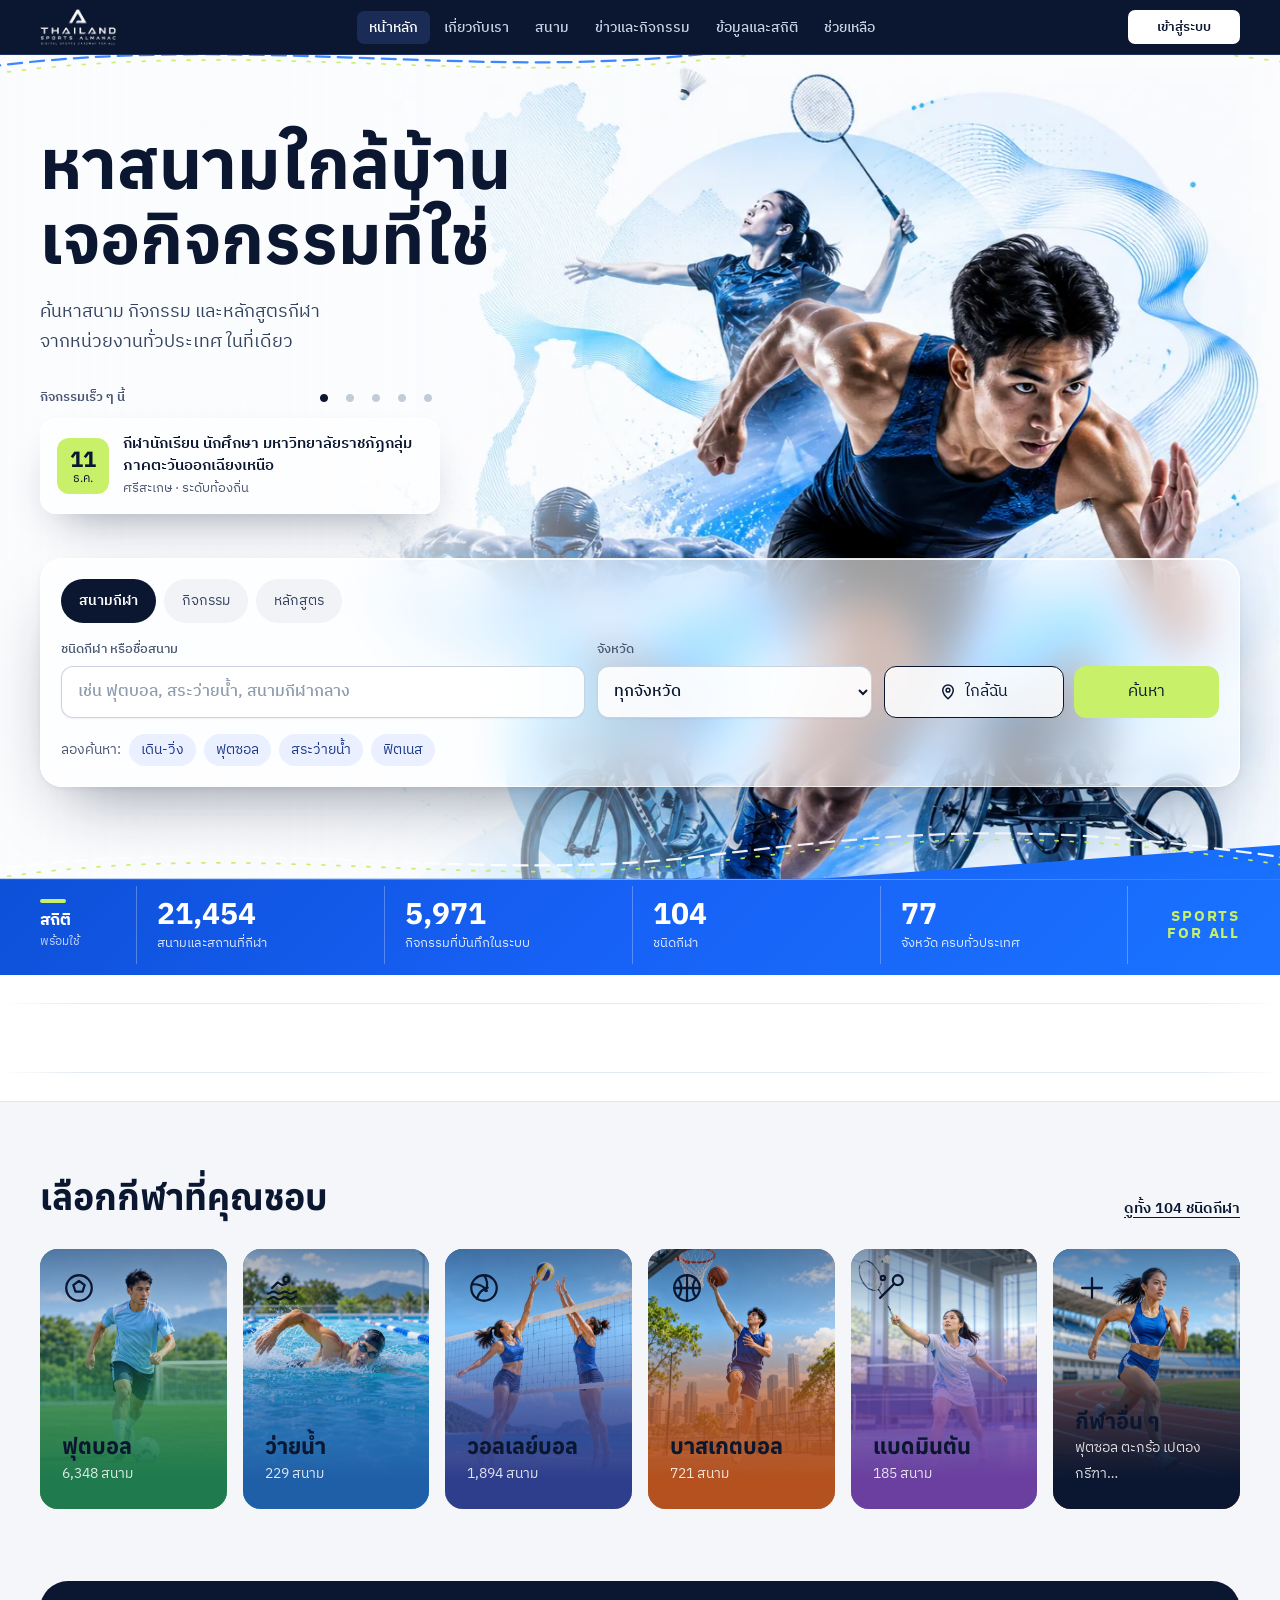
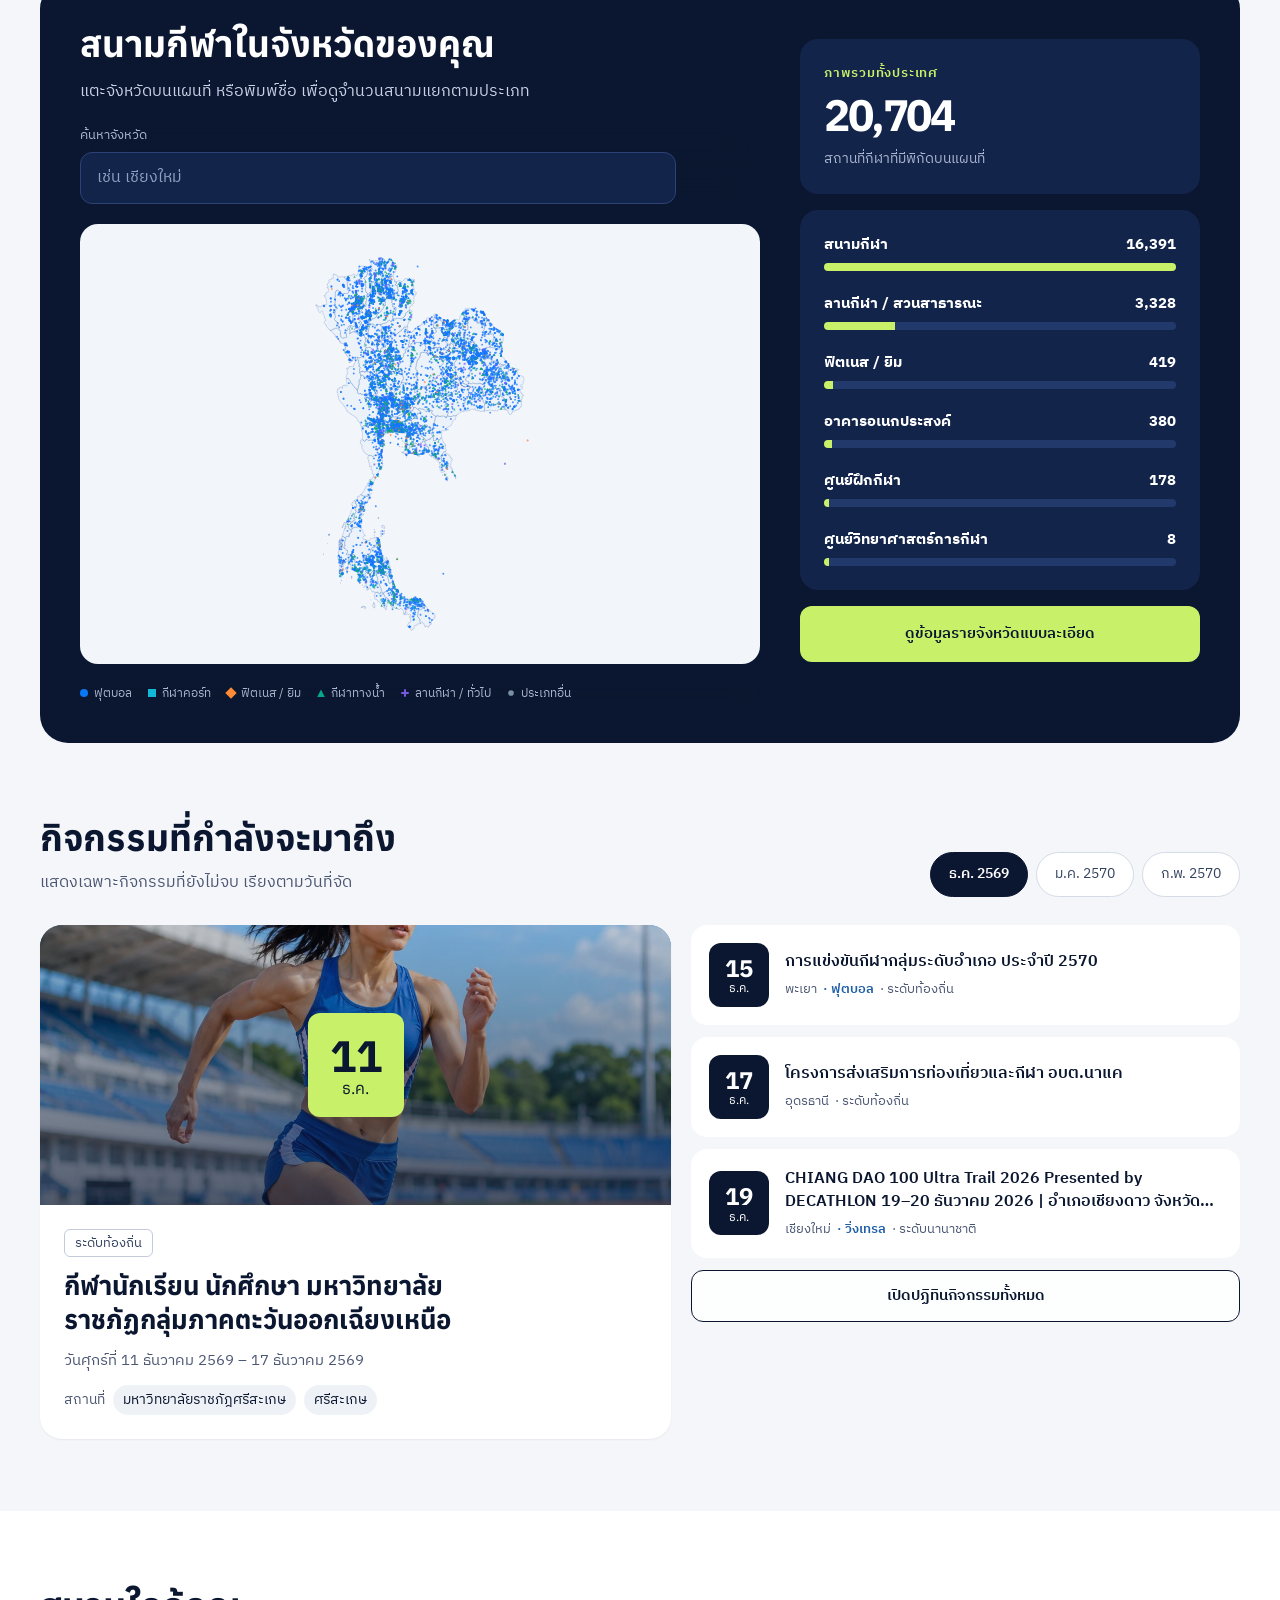
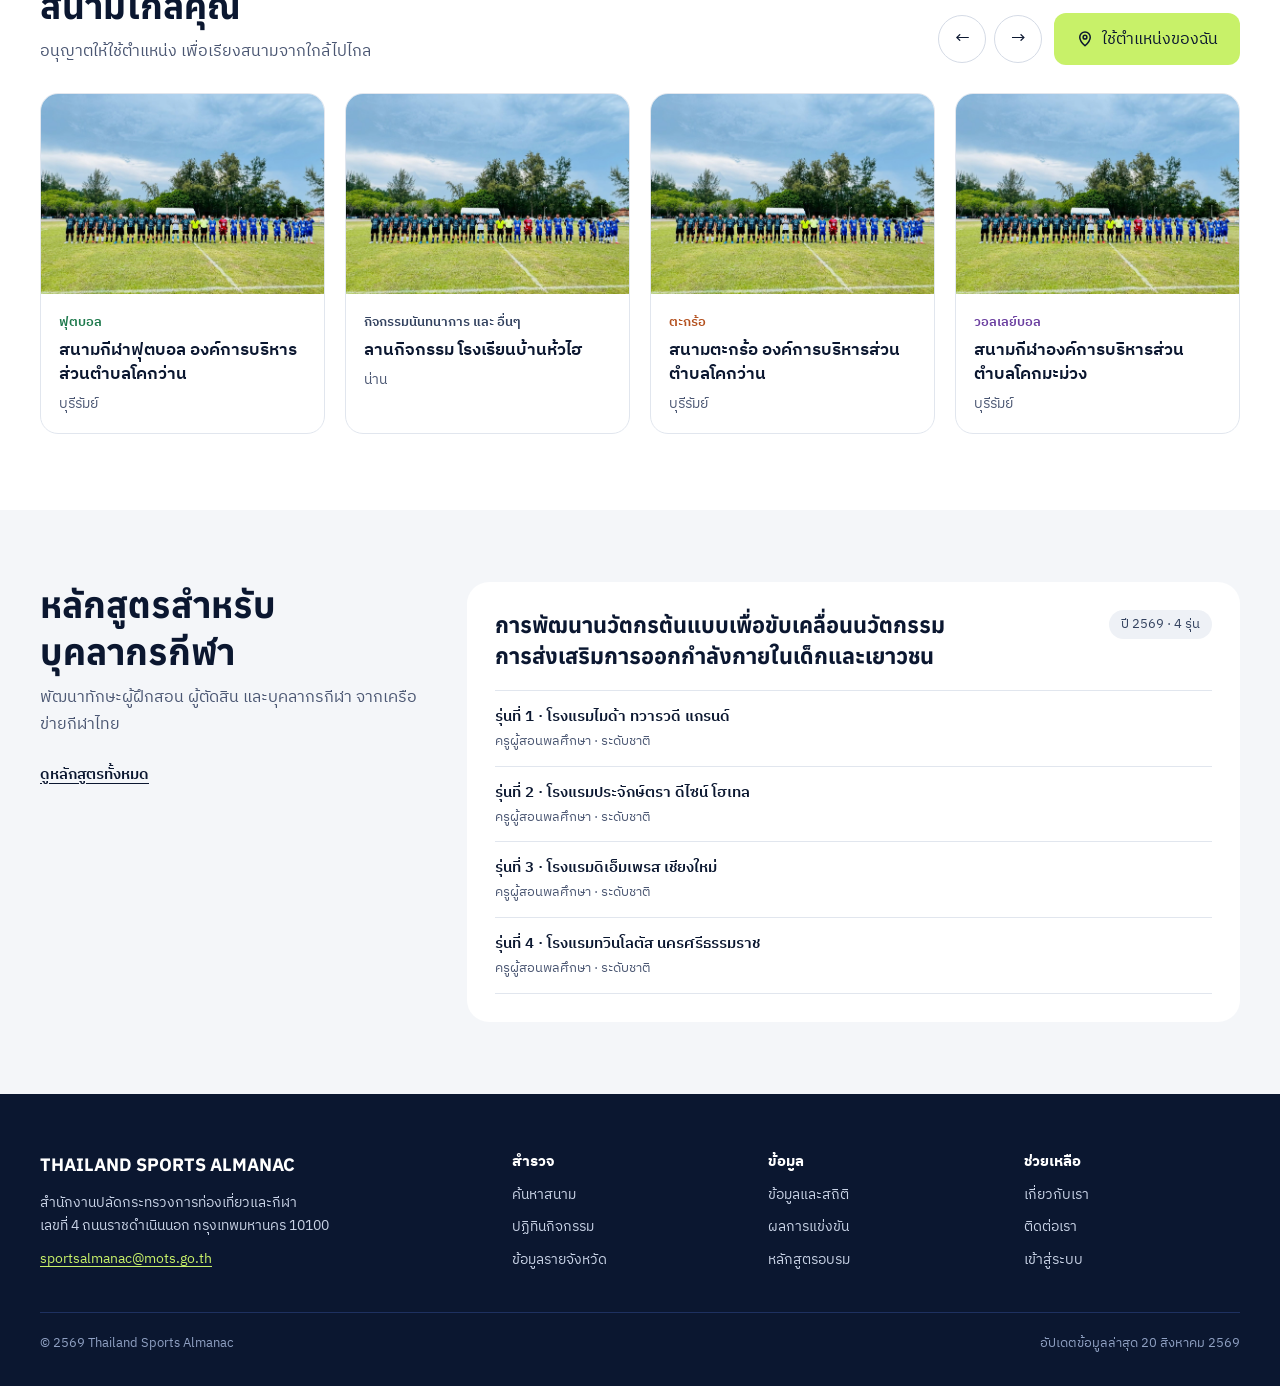
==== commit 10175fa9: "Replace dashboard with the redesigned Thailand Sports Almanac site. Publishes the Version2 site with" ====
--- a/index.html
+++ b/index.html
@@ -3,291 +3,208 @@
 <head>
   <meta charset="utf-8">
   <meta name="viewport" content="width=device-width,initial-scale=1">
-  <link rel="icon" type="image/png" href="assets/images/logo.png">
-  <meta name="description" content="Sports Almanac Data Insight — วิเคราะห์ฐานข้อมูลสารานุกรมกีฬาประเทศไทย">
-  <title>SPORTS ALMANAC — DATA INSIGHT</title>
+  <script>
+    if ('scrollRestoration' in history) history.scrollRestoration = 'manual';
+    window.scrollTo(0, 0);
+  </script>
+  <meta name="description" content="Thailand Sports Almanac — สำรวจสนาม กิจกรรม และข้อมูลกีฬาไทยครบ 77 จังหวัด">
+  <meta name="theme-color" content="#0B1730">
+  <link rel="preload" as="image" href="assets/images/home-hero-editorial.webp" imagesrcset="assets/images/home-hero-editorial-900.webp 900w, assets/images/home-hero-editorial.webp 1536w" imagesizes="(max-width: 760px) 900px, 1536px">
+  <meta property="og:title" content="Thailand Sports Almanac">
+  <meta property="og:description" content="Every field. Every sport. Every province.">
+  <meta property="og:image" content="assets/images/home-hero-editorial.webp">
+  <title>Thailand Sports Almanac — Every Field, Every Province</title>
+  <link rel="icon" href="assets/images/logo-new-transparent.png" type="image/png">
   <link rel="preconnect" href="https://fonts.googleapis.com">
   <link rel="preconnect" href="https://fonts.gstatic.com" crossorigin>
-  <link href="https://fonts.googleapis.com/css2?family=Kanit:ital,wght@0,100;0,200;0,300;0,400;0,500;0,600;0,700;0,800;0,900;1,100;1,200;1,300;1,400;1,500;1,600;1,700;1,800;1,900&display=swap" rel="stylesheet">
-  <link rel="stylesheet" href="assets/vendor/bootstrap.min.css">
-  <link rel="stylesheet" href="assets/app.css">
+  <link href="https://fonts.googleapis.com/css2?family=Anuphan:wght@500;600;700&family=IBM+Plex+Sans+Thai:wght@400;500;600&display=swap" rel="stylesheet">
+  <link rel="stylesheet" href="assets/site-nav.css?v=20260820-2">
+  <link rel="stylesheet" href="assets/cinematic.css?v=20260820-30">
+<link rel="stylesheet" href="assets/nation-map-light.css?v=20260820-43">
+  <link rel="stylesheet" href="assets/visitor-gateway.css?v=20260820-52">
+  <link rel="stylesheet" href="assets/design-language.css?v=20260820-4">
+  <link rel="stylesheet" href="assets/activity-modal.css?v=20260820-2">
+  <link rel="stylesheet" href="assets/login-modal.css?v=20260820-7">
+  <link rel="stylesheet" href="assets/site-foundation.css?v=20260820-11">
+    <link rel="stylesheet" href="assets/home.css?v=20261101-90">
 </head>
-<body>
-  <header class="masthead navbar navbar-expand-xl">
-    <a class="wordmark navbar-brand" href="#overview" data-route="overview"><img src="assets/images/logo.png" alt="Thailand Sports Almanac"></a>
-    <nav class="primary-nav" aria-label="เมนูหลัก">
-      <button class="active" data-route="overview">ภาพรวม</button>
-      <button data-route="stadiums">สนาม</button>
-      <button data-route="events">กิจกรรม</button>
-      <button data-route="competitions">ผลแข่งขัน</button>
-      <button data-route="centers">ศูนย์</button>
-      <button data-route="people">บุคลากร</button>
-      <button data-route="usage">ผู้ใช้งาน</button>
-      <button data-route="plans">แผน & KPI</button>
-      <button data-route="data">ข้อมูล</button>
+<body id="top" class="tpl-landing home-a home-b"><a class="skip" href="#main">ข้ามไปยังเนื้อหาหลัก</a><div id="loader" hidden></div>
+  <header class="nav-shell">
+    <a class="brand" href="#top" aria-label="Thailand Sports Almanac หน้าหลัก"><img src="assets/images/logo-white.png" alt="Thailand Sports Almanac" width="97" height="46"></a>
+    <nav class="desktop-nav" aria-label="เมนูหลัก">
+      <a class="nav-primary-link" href="#top" aria-current="page">หน้าหลัก</a>
+      <a class="nav-primary-link" href="abouts.html">เกี่ยวกับเรา</a>
+      <div class="nav-group">
+        <button class="nav-primary-link nav-dropdown-trigger" data-section="places" type="button" aria-expanded="false">สนาม <span>⌄</span></button>
+        <div class="nav-dropdown venue-dropdown">
+          <a href="venues.html?type=stadium">สนามกีฬา</a>
+          <a href="venues.html?type=multipurpose">อาคารอเนกประสงค์</a>
+          <a href="venues.html?type=public">ลานกีฬา / สวนสาธารณะ</a>
+          <a href="venues.html?type=fitness">ฟิตเนส / ยิม</a>
+          <a href="venues.html?type=training">ศูนย์ฝึกกีฬา</a>
+          <a href="venues.html?type=science">ศูนย์วิทยาศาสตร์การกีฬา</a>
+        </div>
+      </div>
+      <div class="nav-group">
+        <button class="nav-primary-link nav-dropdown-trigger" data-section="gateway-services" type="button" aria-expanded="false">ข่าวและกิจกรรม <span>⌄</span></button>
+        <div class="nav-dropdown compact-dropdown"><a href="#gateway-services">ข่าวประกาศ</a><a href="activities.html">ปฏิทินกิจกรรม</a></div>
+      </div>
+      <div class="nav-group">
+        <button class="nav-primary-link nav-dropdown-trigger" type="button" aria-expanded="false">ข้อมูลและสถิติ <span>⌄</span></button>
+        <div class="nav-dropdown compact-dropdown stats-dropdown">
+          <div class="nav-subgroup">
+            <b>แดชบอร์ด</b>
+            <a href="athletes.html">นักกีฬา / บุคลากร</a>
+            <a href="results.html">ผลการแข่งขัน</a>
+            <a href="overview.html">สรุปภาพรวม</a>
+            <a href="provinces.html">ข้อมูลรายจังหวัด</a>
+          </div>
+          <a href="courses.html">หลักสูตรอบรม</a>
+          <a href="#home-learning">คลังความรู้</a>
+        </div>
+      </div>
+      <div class="nav-group">
+        <button class="nav-primary-link nav-dropdown-trigger" data-section="footer" type="button" aria-expanded="false">ช่วยเหลือ <span>⌄</span></button>
+        <div class="nav-dropdown compact-dropdown"><a href="#footer">คู่มือใช้งาน</a><a href="#footer">คำถามที่พบบ่อย (FAQ)</a><a href="contact.html">ติดต่อเรา</a></div>
+      </div>
     </nav>
-    <button class="menu-toggle" id="menu-toggle" aria-label="เปิดเมนู">MENU</button>
-    <div class="header-tag"><i></i><span>PROJECT CUTOFF<br><b>12 JUL 2026</b></span></div>
+    <div class="nav-actions"><a class="login" href="#login" data-login-open>เข้าสู่ระบบ</a><button class="menu-button" type="button" aria-label="เปิดเมนูหลัก" aria-expanded="false" aria-controls="mobile-menu"><i></i><i></i></button></div>
+    <div class="mobile-menu" id="mobile-menu">
+      <a class="mobile-direct" href="#top" aria-current="page">หน้าหลัก</a>
+      <a class="mobile-direct" href="abouts.html">เกี่ยวกับเรา</a>
+      <div class="mobile-accordion"><button class="mobile-accordion-trigger" data-section="places" type="button" aria-expanded="false">สนาม <span>＋</span></button><div class="mobile-submenu"><a href="venues.html?type=stadium">สนามกีฬา</a><a href="venues.html?type=multipurpose">อาคารอเนกประสงค์</a><a href="venues.html?type=public">ลานกีฬา / สวนสาธารณะ</a><a href="venues.html?type=fitness">ฟิตเนส / ยิม</a><a href="venues.html?type=training">ศูนย์ฝึกกีฬา</a><a href="venues.html?type=science">ศูนย์วิทยาศาสตร์การกีฬา</a></div></div>
+      <div class="mobile-accordion"><button class="mobile-accordion-trigger" data-section="gateway-services" type="button" aria-expanded="false">ข่าวและกิจกรรม <span>＋</span></button><div class="mobile-submenu"><a href="#gateway-services">ข่าวประกาศ</a><a href="activities.html">ปฏิทินกิจกรรม</a></div></div>
+      <div class="mobile-accordion"><button class="mobile-accordion-trigger" type="button" aria-expanded="false">ข้อมูลและสถิติ <span>＋</span></button><div class="mobile-submenu"><b>แดชบอร์ด</b><a class="nav-nested" href="athletes.html">นักกีฬา / บุคลากร</a><a class="nav-nested" href="results.html">ผลการแข่งขัน</a><a class="nav-nested" href="overview.html">สรุปภาพรวม</a><a class="nav-nested" href="provinces.html">ข้อมูลรายจังหวัด</a><a href="courses.html">หลักสูตรอบรม</a><a href="#home-learning">คลังความรู้</a></div></div>
+      <div class="mobile-accordion"><button class="mobile-accordion-trigger" data-section="footer" type="button" aria-expanded="false">ช่วยเหลือ <span>＋</span></button><div class="mobile-submenu"><a href="#footer">คู่มือใช้งาน</a><a href="#footer">คำถามที่พบบ่อย (FAQ)</a><a href="contact.html">ติดต่อเรา</a></div></div>
+    </div>
   </header>
-
-  <main>
-    <section class="page active" data-page="overview">
-      <section class="overview-hero">
-        <img class="overview-hero-image" src="assets/images/hero-data-bg.png" alt="พื้นหลังโครงข่ายข้อมูลกีฬาไทย">
-        <div class="overview-hero-overlay"></div>
-        <div class="overview-hero-content container-fluid">
-          <div class="row align-items-end g-4">
-            <div class="col-xl-7">
-              <span class="hero-kicker"><i></i> NATIONAL SPORTS DATA · CUTOFF 12 JUL 2026</span>
-              <h1>ข้อมูลกีฬาไทย<br><em>พร้อมตัดสินใจ</em></h1>
-              <p>มองเห็นโครงสร้างกีฬา ความเหลื่อมล้ำเชิงพื้นที่ ความคืบหน้าตามแผน และความต้องการของผู้ใช้ จากหลักฐานในฐานข้อมูลจริง</p>
-              <div class="hero-actions"><button type="button" class="primary-action" data-scroll-target="executive-signals">ดูสัญญาณสำคัญ <span>↓</span></button><button class="ghost-action" data-route="plans">เปิดแผน & KPI</button></div>
-            </div>
-            <div class="col-xl-5">
-              <div class="hero-highlight-card">
-                <div><span>DATABASE COVERAGE</span><b>77</b><small>จังหวัดทั่วประเทศ</small></div>
-                <div class="hero-mini-chart" id="hero-mini-chart"></div>
-              </div>
-            </div>
-          </div>
-        </div>
-      </section>
-
-      <section class="overview-body container-fluid">
-        <div class="overview-toolbar">
-          <div><span class="live-dot"></span><b>PROJECT SNAPSHOT</b><small>ใช้รายการที่สร้างและแก้ไขไม่เกิน 12 ก.ค. 2569</small></div>
-          <div class="overview-filter"><span>มุมมอง:</span><button class="active">ภาพรวมประเทศ</button><button data-route="stadiums">สถานที่กีฬา</button><button data-route="usage">ผู้ใช้งานระบบ</button></div>
-        </div>
-        <nav class="overview-story-rail" aria-label="ลำดับการวิเคราะห์หน้า Overview">
-          <button type="button" data-scroll-target="country-picture"><b>01</b><span>ขนาดและความครอบคลุม<small>ระบบมีข้อมูลอะไร</small></span></button>
-          <button type="button" data-scroll-target="comparison-lab"><b>02</b><span>โอกาสเชิงพื้นที่<small>จังหวัดไหนควรติดตาม</small></span></button>
-          <button type="button" data-scroll-target="time-freshness"><b>03</b><span>การเปลี่ยนแปลงตามเวลา<small>ข้อมูลเติบโตเมื่อไร</small></span></button>
-          <button type="button" data-scroll-target="data-readiness"><b>04</b><span>ความพร้อมใช้งาน<small>เชื่อถือได้เพียงใด</small></span></button>
-        </nav>
-
-        <section class="executive-signal-stage" id="executive-signals" aria-label="สัญญาณสำคัญสำหรับผู้บริหาร">
-          <div class="signal-intro signal-data-snapshot"><small>PROJECT DATA SNAPSHOT</small><strong id="signal-record-total">—</strong><h2>รายการข้อมูลหลัก</h2><div class="signal-data-breakdown"><span><b id="signal-stadium-total">—</b>สนามกีฬา</span><span><b id="signal-event-total">—</b>กิจกรรม</span><span><b id="signal-center-total">—</b>ศูนย์สนับสนุน</span></div><p>ข้อมูลที่สร้างและแก้ไขไม่เกิน 12 ก.ค. 2569</p></div>
-          <button class="signal-card infrastructure" data-route="centers"><span>INFRASTRUCTURE GAP</span><strong id="signal-center-gap">—</strong><h3>จังหวัดยังไม่มีศูนย์สนับสนุน</h3><p>เทียบจากจังหวัดที่มีศูนย์ฝึกหรือศูนย์วิทยาศาสตร์กีฬาอย่างน้อยหนึ่งแห่ง</p><i>เปิดแผนที่ศูนย์ ↗</i></button>
-          <button class="signal-card strategy" data-route="plans"><span>KPI READINESS</span><strong id="signal-kpi-gap">—</strong><h3>KPI ยังไม่มีสูตรคำนวณ</h3><p>ควรแยก KPI ที่นิยามแล้วออกจาก KPI ที่คำนวณผลได้จริง</p><i>ตรวจแผน & KPI ↗</i></button>
-          <button class="signal-card trust" data-route="people"><span>DATA TRUST</span><strong id="signal-athlete-gap">—</strong><h3>ระเบียนนักกีฬายังไม่มีจังหวัด</h3><p>ยังไม่ควรใช้ข้อมูลชุดนี้สรุปการกระจายนักกีฬาระดับประเทศ</p><i>ดูคุณภาพข้อมูล ↗</i></button>
-        </section>
-
-        <section class="national-command" aria-label="ศูนย์บัญชาการข้อมูลกีฬาไทย">
-          <div class="command-copy"><small>NATIONAL DATA COMMAND</small><h2>โครงสร้างกีฬาทั้งประเทศ<br><em>บนภาพเดียว</em></h2><p>กรองแผนที่ตามจังหวัด หรือค้นหาจังหวัดเพื่อเปิด Province Profile และวิเคราะห์โครงสร้างกีฬาเชิงพื้นที่ทันที</p><div class="command-province-tools"><label><span>กรองจังหวัดบนแผนที่</span><select id="command-province-filter" aria-label="กรองจังหวัดบนแผนที่"><option value="">ทุกจังหวัด</option></select></label><form id="command-province-search-form"><label><span>ค้นหาเพื่อวิเคราะห์รายจังหวัด</span><input id="command-province-search" list="command-province-list" type="search" placeholder="เช่น เชียงใหม่ นครพนม…" autocomplete="off"></label><button type="submit">วิเคราะห์จังหวัด ↗</button></form><datalist id="command-province-list"></datalist><div class="command-province-status" id="command-province-status">แสดงข้อมูลทุกจังหวัด</div></div><div class="command-total"><span>ข้อมูลหลักในระบบ</span><strong id="command-record-total">—</strong><small>รายการจาก 7 ชุดข้อมูลหลัก</small></div></div>
-          <div id="overview-national-map" class="command-map"></div>
-          <div class="coverage-orbits">
-            <div class="orbit orbit-stadium"><span>สนาม</span><strong>77</strong><small>77 จังหวัด · 100%</small></div>
-            <div class="orbit orbit-training"><span>ศูนย์ฝึก</span><strong id="overview-training-provinces">—</strong><small id="overview-training-coverage">กำลังคำนวณ</small></div>
-            <div class="orbit orbit-science"><span>ศูนย์วิทย์</span><strong id="overview-science-provinces">—</strong><small id="overview-science-coverage">กำลังคำนวณ</small></div>
-          </div>
-        </section>
-
-        <section class="strategy-pulse" aria-label="สถานะการติดตามแผนพัฒนาการกีฬา">
-          <div class="strategy-pulse-copy"><small>STRATEGY PULSE · PLAN 2566–2570</small><h2>มีตัวชี้วัดครบ<br><em>แต่ความพร้อมยังไม่เท่ากัน</em></h2><p>ระบบเชื่อมข้อมูลผลรายปีครบทั้ง 46 KPI แล้ว แต่สูตร หน่วย เกณฑ์ และหน่วยงานรับผิดชอบยังต้องตรวจแยกกันก่อนสรุปผลสัมฤทธิ์</p><button data-route="plans">เปิด Strategic KPI Explorer ↗</button></div>
-          <div class="strategy-pulse-score"><span>KPI CATALOG</span><strong>46</strong><small>ตัวชี้วัด</small></div>
-          <div class="strategy-readiness-grid" id="overview-strategy-readiness"></div>
-        </section>
-
-        <div class="overview-section-head" id="country-picture"><div><span>01 / ภาพรวมประเทศ</span><h2>ระบบกีฬาไทยมีข้อมูลอะไร</h2></div><p>เริ่มจากขนาดข้อมูลและความครอบคลุม ก่อนพิจารณาว่าพื้นที่ใดมีความพร้อมหรือยังมีช่องว่าง</p></div>
-        <div class="row g-3 dashboard-row">
-          <div class="col-xl-8"><article class="modern-card tall"><div class="modern-card-head"><div><span>CONTENT UNIVERSE</span><h3>ขนาดข้อมูลแต่ละหมวด</h3><p>จำนวนรายการจริงจากตารางหลัก</p></div><span class="source-badge">DATABASE</span></div><div id="overview-content-chart" class="echart"></div></article></div>
-          <div class="col-xl-4"><article class="modern-card tall dark-card"><div class="modern-card-head"><div><span>PLATFORM REACH</span><h3>การเข้าถึงระบบ</h3><p>GA4 และ Internal Counter</p></div><span class="source-badge light">GA4</span></div><div id="overview-reach-chart" class="echart"></div><div class="chart-foot"><b>34,914</b><span>Sessions จาก Google Organic</span></div></article></div>
-        </div>
-
-        <div class="row g-3 dashboard-row">
-          <div class="col-xl-6"><article class="modern-card"><div class="modern-card-head"><div><span>PROVINCE COVERAGE</span><h3 id="overview-stadium-coverage-title">สนามกีฬาตามข้อมูลก่อน cutoff</h3><p>ครอบคลุม 100% ของจังหวัดทั้งหมด · กราฟแสดงจำนวนจริงรายจังหวัด</p></div><div class="rank-switch" data-rank-switch="overviewProvince"><button class="active" data-mode="top">มากที่สุด</button><button data-mode="bottom">น้อยที่สุด</button></div></div><div id="overview-province-chart" class="echart medium"></div></article></div>
-          <div class="col-xl-6"><article class="modern-card"><div class="modern-card-head"><div><span>SPORT TYPE MIX</span><h3>ชนิดกีฬาที่มีสนามและกิจกรรมรองรับ</h3><p>เปรียบเทียบจำนวนจริงตามชนิดกีฬา</p></div><span class="source-badge">TOP 8 TYPES</span></div><div id="overview-sport-chart" class="echart medium"></div></article></div>
-        </div>
-
-        <div class="overview-section-head" id="comparison-lab"><div><span>02 / เปรียบเทียบเชิงพื้นที่</span><h2>จังหวัดไหนพร้อมกว่า และเพราะอะไร</h2></div><p>เปรียบเทียบจังหวัดแบบตัวต่อตัว และค้นหาพื้นที่ที่มีสนามมากแต่กิจกรรมหรือศูนย์สนับสนุนน้อย</p></div>
-        <section class="comparison-command">
-          <div class="comparison-controls"><div><small>PROVINCE A</small><select id="compare-province-a"></select></div><button id="compare-swap" type="button" aria-label="สลับจังหวัด">⇄</button><div><small>PROVINCE B</small><select id="compare-province-b"></select></div></div>
-          <div id="province-comparison-visual" class="comparison-visual"></div>
-          <div id="province-comparison-insight" class="comparison-insight"></div>
-        </section>
-        <div class="row g-3 dashboard-row">
-          <div class="col-xl-8"><article class="modern-card"><div class="modern-card-head"><div><span>OPPORTUNITY QUADRANT</span><h3>สนามเทียบกิจกรรมรายจังหวัด</h3><p>มุมขวาล่างคือจังหวัดที่มีสนามมาก แต่กิจกรรมต่ำกว่าค่ากลาง</p></div><span class="source-badge">77 PROVINCES</span></div><div id="overview-opportunity-chart" class="echart large"></div></article></div>
-          <div class="col-xl-4"><article class="modern-card"><div class="modern-card-head"><div><span>PRIORITY AREAS</span><h3>พื้นที่ที่ควรพิจารณาก่อน</h3><p>คำนวณจากสนาม กิจกรรม และศูนย์สนับสนุนในฐานข้อมูล</p></div></div><div id="overview-priority-list" class="priority-list"></div></article></div>
-        </div>
-        <article class="modern-card ecosystem-card"><div class="modern-card-head"><div><span>SPORTS ECOSYSTEM MATRIX</span><h3>กีฬาแต่ละชนิดมีข้อมูลรองรับครบแค่ไหน</h3><p>เปรียบเทียบจำนวนสนาม กิจกรรม ผลการแข่งขัน นักกีฬา และบุคลากร โดยไม่สร้างความสัมพันธ์ที่ไม่มีอยู่จริงในฐานข้อมูล</p></div><span class="source-badge">ACTUAL COUNTS</span></div><div id="sports-ecosystem-matrix" class="ecosystem-matrix"></div><p class="chart-evidence">แหล่งข้อมูล: stadiums, events, competition_results, athletes และ sport_personal · คลิกแถวกีฬาเพื่อเปิดหน้าที่เกี่ยวข้อง</p></article>
-
-        <div class="overview-section-head" id="time-freshness"><div><span>03 / เวลาและความสดใหม่</span><h2>ข้อมูลเติบโตเมื่อไร</h2></div><p>เส้นเวลาเปรียบเทียบการเพิ่มข้อมูลสนามและกิจกรรม พร้อมจุดสูงสุดและวันที่อัปเดตล่าสุด</p></div>
-        <div class="row g-3 dashboard-row">
-          <div class="col-xl-8"><article class="modern-card"><div class="modern-card-head growth-card-head"><div><span>DATA GROWTH</span><h3>รายการที่เพิ่มเข้าสู่ระบบรายเดือน</h3><p id="overview-growth-range">กำลังโหลดช่วงข้อมูล</p></div><div class="growth-filter" aria-label="กรองช่วงเดือน"><label><span>จากเดือน</span><select id="growth-month-start" aria-label="เดือนเริ่มต้น"></select></label><label><span>ถึงเดือน</span><select id="growth-month-end" aria-label="เดือนสิ้นสุด"></select></label><button id="growth-month-reset" type="button">ดูทั้งหมด</button></div></div><div id="overview-growth-chart" class="echart large"></div></article></div>
-          <div class="col-xl-4"><article class="modern-card freshness-card"><div class="modern-card-head"><div><span>KEY MILESTONES</span><h3>หมุดหมายสำคัญ</h3></div></div><div class="freshness-list"><div><time>07 MAR 2025</time><b>เริ่มข้อมูลสนาม</b><span>จุดเริ่มต้นของข้อมูลที่ใช้วิเคราะห์</span></div><div><time>20 NOV 2025</time><b>374 สนามในวันเดียว</b><span>วันที่เพิ่มสนามสูงสุด</span></div><div class="hot"><time>JUN 2026</time><b>เดือนที่ข้อมูลโตสูงสุด</b><span>สนาม 3,580 · กิจกรรม 1,192</span></div><div><time>12 JUL 2026</time><b>Project cutoff</b><span>ไม่ใช้รายการที่สร้างหรือแก้ไขหลังวันนี้</span></div></div></article></div>
-        </div>
-
-        <div class="overview-section-head" id="data-readiness"><div><span>04 / ความพร้อมของข้อมูล</span><h2>ข้อมูลพร้อมใช้แค่ไหน</h2></div><p>คุณภาพข้อมูลแต่ละโดเมนมีความต่างกัน โดยเฉพาะข้อมูลจังหวัดและเพศของนักกีฬา</p></div>
-        <div class="row g-3 dashboard-row">
-          <div class="col-xl-7"><article class="modern-card quality-card"><div class="modern-card-head"><div><span>QUALITY SCORECARD</span><h3>ข้อมูลครบและข้อมูลที่ยังขาดกี่แถว</h3><p>แต่ละแถวแสดงจำนวนจริง: มีข้อมูลครบ / ขาดข้อมูล / จำนวนทั้งหมด โดยไม่ใช้เปอร์เซ็นต์เป็นตัวเลขหลัก</p></div><span class="source-badge warn">ACTUAL ROWS</span></div><div id="overview-quality-chart" class="quality-scoreboard"></div></article></div>
-          <div class="col-xl-5"><article class="modern-card image-insight"><img src="assets/images/stadium-2.jpg" alt="สนามกีฬาจาก Sports Almanac"><div class="image-insight-copy"><span>KEY INSIGHT</span><h3>สนามพร้อมใช้เชิงพื้นที่<br>แต่ข้อมูลสิ่งแวดล้อมยังขาด</h3><p>ตรวจจำนวนพิกัดจริงได้ใน Scorecard ขณะที่ 19,488 แห่งไม่ระบุ Environment</p><button data-route="stadiums">ดูคุณภาพข้อมูลสนาม ↗</button></div></article></div>
-        </div>
-
-        <aside class="data-alert-band" aria-label="ประเด็นคุณภาพข้อมูลที่ต้องตรวจสอบ">
-          <div class="alert-code">!</div>
-          <div><small>DECISION SAFEGUARD</small><h3>ตรวจสอบวันที่กิจกรรมก่อนใช้วางแผนเชิงนโยบาย</h3><p id="overview-event-date-safeguard">กำลังตรวจสอบกิจกรรมตาม project cutoff…</p></div>
-          <button data-route="events">เปิดตารางกิจกรรม ↗</button>
-        </aside>
-
-        <section class="data-trust-ribbon" aria-label="สถานะความน่าเชื่อถือของข้อมูล"><div><small>DATA TRUST · PROJECT CUTOFF</small><h3>ใช้ข้อมูลได้ เมื่ออ่านข้อจำกัดไปพร้อมกัน</h3></div><div><b>12 ก.ค. 2569</b><span>วันตัดข้อมูลโครงการ</span></div><div><b id="trust-invalid-event-dates">—</b><span>วันที่กิจกรรมไม่สมบูรณ์</span></div><div><b>94 ระเบียน</b><span>นักกีฬาไม่มีจังหวัด</span></div><div><b>17 KPI</b><span>ยังไม่มีสูตร</span></div></section>
-
-        <div class="overview-section-head"><div><span>05 / ROW-LEVEL EVIDENCE</span><h2>ตรวจข้อมูลจริงรายแถว</h2></div><p>เลือกตาราง กรองข้อมูล และตรวจสอบหลักฐานที่อยู่เบื้องหลังตัวเลขบน Dashboard</p></div>
-        <section class="public-table-hub compact-hub">
-          <div class="public-table-selector">
-            <div><small>AVAILABLE PUBLIC DATA</small><h3>เลือกตารางที่ต้องการตรวจสอบ</h3></div>
-            <select id="overview-table-select" aria-label="เลือกตารางข้อมูลในหน้าภาพรวม"></select>
-          </div>
-          <div id="overview-table-context" class="table-context"></div>
-          <div id="overview-public-table-view" class="embedded-data-section"></div>
-        </section>
-      </section>
-    </section>
-
-    <section class="page province-analysis-page" data-page="province">
-      <div class="province-analysis-toolbar"><button id="province-analysis-back" type="button">← กลับหน้าภาพรวม</button><label><span>เปลี่ยนจังหวัด</span><select id="province-analysis-select"></select></label></div>
-      <nav class="province-story-nav" aria-label="หัวข้อการวิเคราะห์จังหวัด"><button type="button" data-scroll-target="province-summary">ภาพรวมจังหวัด</button><button type="button" data-scroll-target="district-intelligence">รายอำเภอ</button><button type="button" data-scroll-target="province-activity">กิจกรรม</button><button type="button" data-scroll-target="province-results">ผลและรางวัล</button><button type="button" data-scroll-target="province-quality-section">คุณภาพข้อมูล</button><button type="button" data-scroll-target="province-data">ข้อมูลจริง</button></nav>
-      <section class="province-analysis-hero" id="province-summary">
-        <div class="province-identity"><small>PROVINCE SPORTS INTELLIGENCE · CUTOFF 12 JUL 2026</small><h1 id="province-analysis-name">จังหวัด</h1><p id="province-analysis-summary">กำลังประมวลผลข้อมูลกีฬาในระดับจังหวัด</p><div id="province-analysis-core" class="province-core-stats"></div></div>
-        <div class="province-map-wrap"><div id="province-analysis-map" class="province-analysis-map"></div><div id="province-map-note" class="province-map-note"></div></div>
-        <div id="province-insight-stack" class="province-insight-stack"></div>
-      </section>
-      <div id="province-analysis-kpis" class="metric-strip province-metric-strip"></div>
-      <section class="district-intelligence" id="district-intelligence">
-        <div class="district-intelligence-head">
-          <div><small>DISTRICT SPORTS INTELLIGENCE</small><h2>เจาะสถิติกีฬารายอำเภอ</h2><p>เปรียบเทียบความพร้อมของสนาม กิจกรรม ศูนย์สนับสนุน และการแข่งขันภายในจังหวัดจากข้อมูลจริงก่อน cutoff</p></div>
-          <label><span>เลือกอำเภอเพื่อดูรายละเอียด</span><select id="province-district-select"></select></label>
-        </div>
-        <div id="province-district-overview" class="district-overview-strip"></div>
-        <div class="district-intelligence-grid">
-          <article class="district-compare-card"><header><div><small>ALL DISTRICTS</small><h3>โครงสร้างและกิจกรรมทุกอำเภอ</h3></div><span>คลิกแท่งเพื่อเลือกอำเภอ</span></header><div id="province-district-chart" class="echart district-chart"></div></article>
-          <article class="district-balance-card"><header><div><small>SUPPLY × ACTIVITY</small><h3>สมดุลสนามกับกิจกรรม</h3></div><span>ขนาดจุด = ศูนย์สนับสนุน</span></header><div id="province-district-balance" class="echart district-chart"></div></article>
-          <article class="district-focus-card"><div id="province-district-focus" class="district-focus"></div><div id="province-district-sport" class="echart district-sport-chart"></div></article>
-        </div>
-        <div class="district-scorecard-wrap"><div class="district-scorecard-head"><div><small>DISTRICT SCORECARD</small><h3>รายละเอียดทุกอำเภอในจังหวัด</h3></div><span id="province-district-table-note"></span></div><div class="district-scorecard-scroll"><table class="district-scorecard"><thead><tr><th>อันดับ</th><th>อำเภอ</th><th>สนาม</th><th>กิจกรรม</th><th>กิจกรรมต่อ 100 สนาม</th><th>ศูนย์สนับสนุน</th><th>การแข่งขัน</th><th>ชนิดกีฬา</th><th>กีฬาหลัก</th><th>สถานะ</th></tr></thead><tbody id="province-district-table"></tbody></table></div></div>
-      </section>
-      <div class="analysis-grid province-analysis-grid">
-        <article class="panel"><div class="panel-title"><div><small>SPORT MIX</small><h3>ชนิดกีฬาที่จังหวัดรองรับ</h3><p>จำนวนสนามและกิจกรรมตามชนิดกีฬา</p></div></div><div id="province-sport-chart" class="echart large"></div></article>
-        <article class="panel"><div class="panel-title"><div><small>SUPPORT INFRASTRUCTURE</small><h3>ศูนย์สนับสนุนกีฬา</h3><p>ศูนย์ฝึกเทียบศูนย์วิทยาศาสตร์กีฬา</p></div></div><div id="province-center-chart" class="donut-wrap"></div></article>
-        <article class="panel wide" id="province-activity"><div class="panel-title"><div><small>ช่วงเวลากิจกรรม</small><h3>กิจกรรมกีฬาตามช่วงเวลา</h3><p>นับจากวันเริ่มกิจกรรมที่บันทึกในจังหวัด · ชี้จุดเพื่อดูรายการย่อ หรือคลิกเพื่อดูรายละเอียด</p></div><span id="province-event-date-note">EVENT START DATE</span></div><div id="province-event-timeline" class="echart large"></div><div id="province-event-details" class="province-event-details"></div></article>
-        <article class="panel wide activity-calendar-panel"><div class="panel-title"><div><small>PROVINCE EVENT CALENDAR</small><h3>ปฏิทินกิจกรรมภายในจังหวัด</h3><p>แสดงกิจกรรมเฉพาะจังหวัดที่เลือกตลอดช่วงวันเริ่ม–สิ้นสุด</p></div><span>DAILY VIEW</span></div><div id="province-event-calendar" class="activity-calendar"></div></article>
-        <article class="panel wide province-results-panel" id="province-results"><div class="panel-title"><div><small>ผลการแข่งขันและรางวัล</small><h3>ผลการแข่งขันและรางวัลระดับจังหวัด</h3><p>แยกผลของการแข่งขันที่จัดในจังหวัดออกจากผลงานที่ผู้แทนจังหวัดได้รับ</p></div><span>รองรับข้อมูลในอนาคต</span></div><div id="province-result-summary" class="province-result-summary"></div><div class="province-result-layout"><div id="province-result-chart" class="echart large"></div><div id="province-result-evidence" class="province-result-evidence"></div></div></article>
-        <article class="panel" id="province-quality-section"><div class="panel-title"><div><small>คุณภาพข้อมูล</small><h3>ความพร้อมของข้อมูลเชิงพื้นที่</h3><p>แสดงจำนวนจริงของรายการที่มีและไม่มีพิกัดใช้งานได้</p></div></div><div id="province-quality" class="quality-scoreboard"></div></article>
-        <article class="panel"><div class="panel-title"><div><small>COMPETITION RECORD</small><h3>การแข่งขันในจังหวัด</h3><p>รายการแข่งขันที่ระบุจังหวัดตรงกับพื้นที่นี้</p></div></div><div id="province-competition-list" class="province-competition-list"></div></article>
-      </div>
-      <section class="province-data-hub" id="province-data"><div class="public-table-selector"><div><small>หลักฐานระดับรายการ</small><h2 id="province-table-heading">ข้อมูลจริงของจังหวัด</h2><p>เลือกดูรายละเอียดแต่ละชุดข้อมูล โดยคง filter จังหวัดไว้ตลอด</p></div><div id="province-data-tabs" class="subtabs"></div></div><div id="province-table-view" class="embedded-data-section"></div></section>
-    </section>
-
-    <section class="page" data-page="stadiums">
-      <div class="page-hero"><span class="giant-letter">S</span><div><span class="section-no">STADIUM INTELLIGENCE</span><h1>สนามกีฬา<br><mark>ทั่วประเทศไทย</mark></h1><p>วิเคราะห์ความครอบคลุม พื้นที่ ชนิดกีฬา เจ้าของ และคุณภาพข้อมูลสถานที่</p></div></div>
-      <div id="stadium-kpis" class="metric-strip"></div>
-      <div class="analysis-grid">
-        <article class="panel map-panel"><div class="panel-title"><div><small>GEO DISTRIBUTION</small><h3>พิกัดสนามจริงบนแผนที่ประเทศไทย</h3></div><span id="stadium-map-count">กำลังคำนวณ…</span></div><div class="map-filter-bar"><label>จังหวัด<select id="stadium-map-province"></select></label><label>ชนิดกีฬา<select id="stadium-map-sport"></select></label><button id="stadium-map-reset" type="button">ล้างตัวกรอง</button></div><div class="geo-stage" id="stadium-map"><div class="map-loader">กำลังอ่านพิกัด…</div></div></article>
-        <article class="panel"><div class="panel-title"><div><small>PROVINCE RANKING · 25 PROVINCES</small><h3>เปรียบเทียบจำนวนสนามรายจังหวัด</h3></div><div class="rank-switch" data-rank-switch="stadium"><button class="active" data-mode="top">มากที่สุด</button><button data-mode="bottom">น้อยที่สุด</button><button data-mode="zero">ไม่มีข้อมูล</button></div></div><div id="stadium-province-bars" class="rank-bars"></div></article>
-        <article class="panel"><div class="panel-title"><div><small>SPORT TYPE MIX</small><h3>จำนวนสนามตามชนิดกีฬา</h3></div><div class="rank-switch" data-rank-switch="stadiumSport"><button class="active" data-mode="top">มากที่สุด</button><button data-mode="bottom">น้อยที่สุด</button></div></div><div id="stadium-sport-bars" class="rank-bars"></div></article>
-        <article class="panel"><div class="panel-title"><div><small>OWNERSHIP</small><h3>ประเภทเจ้าของสนาม</h3></div></div><div id="stadium-owner" class="donut-wrap"></div></article>
-        <article class="panel wide"><div class="panel-title"><div><small>ACTIVITY UTILIZATION PROXY</small><h3>กิจกรรมต่อสนาม 100 แห่งรายจังหวัด</h3><p>ดัชนีเปรียบเทียบระดับจังหวัด ไม่ใช่อัตราใช้สนามจริง เพราะกิจกรรมยังไม่มี Foreign Key ถึงสนาม</p></div><span>OPPORTUNITY GAP</span></div><div id="stadium-activity-index" class="echart large"></div></article>
-      </div>
-      <div class="data-section" data-dataset="stadiums"></div>
-    </section>
-
-    <section class="page" data-page="events">
-      <div class="page-hero"><span class="giant-letter">E</span><div><span class="section-no">EVENT INTELLIGENCE</span><h1>กิจกรรมกีฬา<br><mark>เคลื่อนไหวทั้งปี</mark></h1><p>แยกอดีต กำลังจัด และกิจกรรมในอนาคต พร้อมวิเคราะห์พื้นที่ กีฬา และระดับงาน</p></div></div>
-      <div id="event-kpis" class="metric-strip"></div>
-      <div class="analysis-grid">
-        <article class="panel wide"><div class="panel-title"><div><small>EVENT CALENDAR</small><h3>จำนวนกิจกรรมตามเดือนเริ่มต้น</h3></div><span>2007—2027</span></div><div id="event-timeline" class="line-stage"></div></article>
-        <article class="panel wide activity-calendar-panel"><div class="panel-title"><div><small>INTERACTIVE CALENDAR</small><h3>ปฏิทินกิจกรรมกีฬาทั่วประเทศ</h3><p>แสดงกิจกรรมตลอดช่วงวันเริ่ม–สิ้นสุด · เลือกเดือนและกดวันที่เพื่อดูรายละเอียด</p></div><span>ACTUAL EVENT DATES</span></div><div id="event-calendar" class="activity-calendar"></div></article>
-        <article class="panel"><div class="panel-title"><div><small>SPORT RANKING</small><h3>ชนิดกิจกรรมกีฬา</h3></div><div class="rank-switch" data-rank-switch="eventSport"><button class="active" data-mode="top">มากที่สุด</button><button data-mode="bottom">น้อยที่สุด</button></div></div><div id="event-sport-bars" class="rank-bars"></div></article>
-        <article class="panel"><div class="panel-title"><div><small>EVENT LEVEL</small><h3>ระดับกิจกรรม</h3></div></div><div id="event-level" class="donut-wrap"></div></article>
-        <article class="panel wide"><div class="panel-title"><div><small>PROVINCE COMPARISON</small><h3>จังหวัดที่มีกิจกรรมมากที่สุดและน้อยที่สุด</h3></div><div class="rank-switch" data-rank-switch="event"><button class="active" data-mode="top">มากที่สุด</button><button data-mode="bottom">น้อยที่สุด</button><button data-mode="zero">ไม่มีข้อมูล</button></div></div><div id="event-province-compare" class="echart large"></div></article>
-      </div>
-      <div class="data-section" data-dataset="events"></div>
-    </section>
-
-    <section class="page" data-page="competitions">
-      <div class="page-hero"><span class="giant-letter">C</span><div><span class="section-no">COMPETITION & RESULTS</span><h1>การแข่งขัน<br><mark>และผลลัพธ์</mark></h1><p>ช่วงเวลาจัดการแข่งขัน ระดับ กีฬา ผู้ชนะ และความครบถ้วนของผลรางวัล</p></div></div>
-      <div id="competition-kpis" class="metric-strip"></div>
-      <div class="analysis-grid">
-        <article class="panel wide"><div class="panel-title"><div><small>COMPETITION CALENDAR</small><h3>จำนวนการแข่งขันตามเดือนเริ่มต้น</h3><p>ชี้แท่งเพื่อดูชื่อรายการทั้งหมดในเดือนนั้น</p></div><span>38 COMPETITIONS</span></div><div id="competition-timeline" class="echart large"></div></article>
-        <article class="panel"><div class="panel-title"><div><small>RESULT SPORTS</small><h3>ผลการแข่งขันตามกีฬา</h3></div><div class="rank-switch" data-rank-switch="resultSport"><button class="active" data-mode="top">มากที่สุด</button><button data-mode="bottom">น้อยที่สุด</button></div></div><div id="result-sport-bars" class="rank-bars"></div></article>
-        <article class="panel"><div class="panel-title"><div><small>AWARD COVERAGE</small><h3>ชนิดรางวัลและจำนวนผลที่บันทึก</h3></div><span>29 RESULTS</span></div><div id="medal-quality" class="echart medium"></div><p id="award-note" class="award-note"></p></article>
-        <article class="panel wide"><div class="panel-title"><div><small>RESULT COMPLETION FUNNEL</small><h3>จากรายการแข่งขันสู่ผลลัพธ์ที่สมบูรณ์</h3><p>ทุกขั้นนับเป็นจำนวน “การแข่งขัน” หน่วยเดียวกัน โดยรวมแถวผลตาม competition_id ก่อน</p></div></div><div id="competition-result-funnel" class="echart large"></div><p id="competition-funnel-evidence" class="chart-evidence"></p></article>
-      </div>
-      <div class="tabbed-data"><div class="subtabs"><button class="active" data-subtable="competition_list">รายการแข่งขัน</button><button data-subtable="competition_results">ผลการแข่งขัน</button></div><div class="data-section" data-dataset="competition_list"></div></div>
-    </section>
-
-    <section class="page" data-page="centers">
-      <div class="page-hero"><span class="giant-letter">X</span><div><span class="section-no">SPORTS INFRASTRUCTURE</span><h1>ศูนย์ฝึก &<br><mark>วิทยาศาสตร์กีฬา</mark></h1><p>เปรียบเทียบความครอบคลุมและความพร้อมของโครงสร้างพื้นฐานสนับสนุนนักกีฬา</p></div></div>
-      <div id="center-kpis" class="metric-strip"></div>
-      <div class="analysis-grid">
-        <article class="panel wide map-panel"><div class="panel-title"><div><small>THAILAND INFRASTRUCTURE MAP</small><h3>ศูนย์ฝึกและวิทยาศาสตร์กีฬาบนแผนที่ประเทศไทย</h3></div><span id="center-map-summary">ศูนย์ตามข้อมูลก่อน cutoff</span></div><div class="geo-stage thailand-map" id="center-map"></div></article>
-        <article class="panel wide"><div class="panel-title"><div><small>PROVINCE COVERAGE</small><h3>จำนวนโครงสร้างกีฬาครบทั้ง 77 จังหวัด</h3><p>สนาม ศูนย์ฝึก และศูนย์วิทยาศาสตร์ แสดงเป็นจำนวนจริงรายจังหวัด</p></div><span>77 PROVINCES</span></div><div id="center-coverage-summary" class="coverage-summary"></div><div id="center-coverage-chart" class="echart coverage-chart"></div></article>
-        <article class="panel wide"><div class="panel-title"><div><small>INFRASTRUCTURE NEED SCORE</small><h3>จังหวัดที่มีความต้องการศูนย์สนับสนุน</h3><p>คะแนน 0–100 จากสนาม 35% กิจกรรม 35% และช่องว่างศูนย์เทียบกับความต้องการ 30%</p></div><div class="rank-switch" data-rank-switch="centerNeed"><button class="active" data-mode="top">สูงที่สุด</button><button data-mode="bottom">ต่ำที่สุด</button></div></div><div id="center-need-chart" class="echart large"></div><p class="chart-evidence">คะแนนใช้ Min–Max normalization ภายใน 77 จังหวัด · ใช้เพื่อจัดลำดับตรวจสอบ ไม่ใช่ข้อสรุปด้านงบประมาณ</p></article>
-      </div>
-      <div class="tabbed-data"><div class="subtabs"><button class="active" data-subtable="training_center">ศูนย์ฝึกกีฬา</button><button data-subtable="science_center">ศูนย์วิทยาศาสตร์</button></div><div class="data-section" data-dataset="training_center"></div></div>
-    </section>
-
-    <section class="page" data-page="people">
-      <div class="page-hero"><span class="giant-letter">P</span><div><span class="section-no">PEOPLE & TALENT</span><h1>นักกีฬา<br><mark>และบุคลากร</mark></h1><p>สำรวจชนิดกีฬา ระดับ การกระจายตัว และช่องว่างคุณภาพข้อมูลบุคคล</p></div></div>
-      <div id="people-kpis" class="metric-strip"></div>
-      <div class="analysis-grid">
-        <article class="panel wide"><div class="panel-title"><div><small>SPORT PROFILE</small><h3>นักกีฬาแยกตามชนิดกีฬา</h3></div></div><div id="athlete-sport-bars" class="rank-bars two-col"></div></article>
-        <article class="panel warning-panel"><span class="warning-icon">!</span><small>DATA QUALITY ALERT</small><h3>จังหวัดไม่พร้อมวิเคราะห์</h3><strong>96.91%</strong><p>ข้อมูลนักกีฬา 94 จาก 97 รายไม่มีจังหวัดที่ใช้งานได้ และ 84.54% ไม่ระบุเพศ</p></article>
-        <article class="panel wide"><div class="panel-title"><div><small>TALENT SUPPORT GAP</small><h3>นักกีฬาเทียบบุคลากรตามชนิดกีฬา</h3><p>เปรียบเทียบเฉพาะชนิดกีฬาที่ระบุได้ ไม่ใช้จังหวัดที่ข้อมูลขาดในการจัดอันดับ</p></div><div class="rank-switch" data-rank-switch="peopleSport"><button class="active" data-mode="top">มากที่สุด</button><button data-mode="bottom">น้อยที่สุด</button></div></div><div id="people-sport-compare" class="echart large"></div></article>
-      </div>
-      <div class="tabbed-data"><div class="subtabs"><button class="active" data-subtable="athletes">นักกีฬา</button><button data-subtable="sport_personal">บุคลากรกีฬา</button></div><div class="data-section" data-dataset="athletes"></div></div>
-    </section>
-
-    <section class="page" data-page="usage">
-      <div class="page-hero acid-hero"><span class="giant-letter">G</span><div><span class="section-no">GOOGLE ANALYTICS + INTERNAL COUNTER</span><h1>ผู้ใช้กำลัง<br><mark>สนใจอะไร</mark></h1><p>ข้อมูล GA4 จริงช่วง 1 มกราคม 2025 ถึง 13 กรกฎาคม 2026 รวมกับยอดชมเนื้อหาภายในระบบ</p></div></div>
-      <div id="usage-kpis" class="metric-strip"></div>
-      <div class="analysis-grid">
-        <article class="panel wide"><div class="panel-title"><div><small>ACQUISITION</small><h3>แหล่งที่มาของ Session</h3></div><span>GA4 EXPORT</span></div><div id="source-bars" class="h-bars"></div></article>
-        <article class="panel"><div class="panel-title"><div><small>DEVICE</small><h3>อุปกรณ์ที่ใช้งาน</h3></div></div><div id="device-donut" class="donut-wrap"></div></article>
-        <article class="panel"><div class="panel-title"><div><small>COUNTRY</small><h3>ผู้ใช้ตามประเทศ</h3></div><div class="rank-switch" data-rank-switch="country"><button class="active" data-mode="top">มากที่สุด</button><button data-mode="bottom">น้อยที่สุด</button></div></div><div id="country-bars" class="rank-bars"></div></article>
-        <article class="panel"><div class="panel-title"><div><small>INTERNAL CONTENT</small><h3>ยอดดูตามประเภทข้อมูล</h3></div></div><div id="page-type" class="donut-wrap"></div></article>
-        <article class="panel wide"><div class="panel-title"><div><small>ORGANIC SEARCH</small><h3>คำค้นหาที่นำผู้ใช้เข้าสู่ระบบ</h3></div><span>SEARCH CONSOLE</span></div><div id="query-table" class="mini-table"></div></article>
-        <article class="panel wide"><div class="panel-title"><div><small>SEARCH OPPORTUNITY</small><h3>คำค้นหาที่แสดงผลสูงแต่ยังได้รับคลิกต่ำ</h3><p>เปรียบเทียบ Impression, Click และ CTR เพื่อหาเนื้อหาที่ควรปรับปรุง</p></div><span>DEMAND GAP</span></div><div id="search-opportunity-chart" class="echart large"></div></article>
-      </div>
-      <div class="data-section" data-dataset="page_count"></div>
-    </section>
-
-    <section class="page" data-page="plans">
-      <div class="page-hero plan-hero"><span class="giant-letter">K</span><div><span class="section-no">NATIONAL SPORTS DEVELOPMENT PLAN</span><h1>แผนพัฒนากีฬา<br><mark>และตัวชี้วัด</mark></h1><p>เชื่อมแผนหลัก ประเด็นการพัฒนา ตัวชี้วัด 46 รายการ และข้อมูลผลรายปีจากฐานข้อมูลจริง</p></div></div>
-      <div id="plan-kpis" class="metric-strip"></div>
-      <div class="analysis-grid plan-analysis-grid">
-        <article class="panel wide"><div class="panel-title"><div><small>STRATEGY MAP</small><h3>โครงสร้างประเด็นการพัฒนาและตัวชี้วัด</h3><p>ขนาดของแต่ละส่วนแทนจำนวน KPI คลิกเพื่อกรองรายการใน KPI Explorer</p></div><span>PLAN 2566–2570</span></div><div id="plan-sunburst" class="echart large"></div><p class="chart-evidence">โครงสร้าง: wp_action_plan_master → wp_action_plan_minor · ใช้ชื่อหมวดจาก wp_action_plan_minor_topic โดยจับคู่ csvId → wp_action_plan_outcome</p></article>
-        <article class="panel"><div class="panel-title"><div><small>KPI READINESS</small><h3>ความพร้อมของนิยามตัวชี้วัด</h3><p>นับจำนวนจริงของ KPI ที่มีข้อมูลสำคัญ ไม่ใช้คะแนนเปอร์เซ็นต์รวม</p></div></div><div id="plan-readiness" class="quality-scoreboard"></div></article>
-        <article class="panel"><div class="panel-title"><div><small>ISSUE COVERAGE</small><h3>KPI และแถวข้อมูลตามประเด็น</h3><p>เปรียบเทียบจำนวนตัวชี้วัดกับปริมาณข้อมูลที่บันทึกจริง</p></div></div><div id="plan-issue-bars" class="echart medium"></div></article>
-        <article class="panel wide kpi-explorer-card"><div class="panel-title"><div><small>KPI EXPLORER</small><h3>สำรวจค่ารายปีของตัวชี้วัด</h3><p>เลือกประเด็น KPI และค่าที่ต้องการดู โดยแสดงชื่อ field จริงเพื่อป้องกันการตีความเกินข้อมูล</p></div></div><div class="kpi-explorer-tools"><label><span>ประเด็นการพัฒนา</span><select id="kpi-issue-select"></select></label><label><span>ตัวชี้วัด</span><select id="kpi-select"></select></label><label><span>ค่าที่แสดง</span><select id="kpi-metric-select"></select></label></div><div id="kpi-detail" class="kpi-detail"></div><div id="kpi-trend-chart" class="echart large"></div><p id="kpi-chart-evidence" class="chart-evidence"></p></article>
-        <article class="panel wide"><div class="panel-title"><div><small>YEAR COVERAGE</small><h3>จำนวน KPI ที่มีข้อมูลในแต่ละปี</h3><p>Heatmap แสดงความพร้อมของข้อมูลรายปีแยกตามประเด็น ไม่ได้หมายถึงผลสัมฤทธิ์ของแผน</p></div><span>2566–2570</span></div><div id="plan-year-heatmap" class="echart large"></div></article>
-        <article class="panel wide"><div class="panel-title"><div><small>SELECTED SOURCE TABLE</small><h3>ข้อมูลจริงของ KPI ที่เลือก</h3><p>แสดงทุก field จากตารางต้นทาง พร้อมเลื่อนแนวนอนสำหรับตารางที่มีหลายคอลัมน์</p></div><span id="kpi-raw-source">—</span></div><div id="kpi-raw-table" class="kpi-raw-table"></div></article>
-      </div>
-      <div id="plan-catalog-table" class="data-section"></div>
-    </section>
-
-    <section class="page" data-page="data">
-      <div class="page-hero"><span class="giant-letter">D</span><div><span class="section-no">DATABASE EXPLORER</span><h1>ข้อมูลจริง<br><mark>ทุกโครงสร้าง</mark></h1><p>สำรวจโครงสร้างจาก SQL source snapshot · จำนวน Rows ในหน้านี้เป็น metadata ของไฟล์ต้นทาง ส่วนกราฟและตารางวิเคราะห์ใช้ cutoff 12 ก.ค. 2569</p></div></div>
-      <section class="public-table-hub">
-        <div class="public-table-selector">
-          <div><small>ROW-LEVEL DATA</small><h2>เลือกดูข้อมูลจริงในรูปแบบตาราง</h2><p>แสดงเฉพาะชุดข้อมูลที่ผ่านการคัดฟิลด์สำหรับเผยแพร่ โดยไม่รวมรหัสผ่าน Token อีเมล และข้อมูลอ่อนไหว</p></div>
-          <select id="public-table-select" aria-label="เลือกตารางข้อมูลจริง"></select>
-        </div>
-        <div id="public-table-context" class="table-context"></div>
-        <div id="public-table-view" class="embedded-data-section"></div>
-      </section>
-      <div class="catalogue-heading"><small>SCHEMA CATALOGUE</small><h2>โครงสร้างฐานข้อมูลทั้งหมด</h2><p>ตารางด้านล่างแสดง Schema และจำนวนแถวเท่านั้น ตารางที่ไม่ได้ Export จะไม่แสดงข้อมูลรายแถว</p></div>
-      <div class="explorer-tools"><label><span>SEARCH</span><input id="inventory-search" type="search" placeholder="ค้นหาชื่อตารางหรือ Domain…"></label><select id="inventory-domain"><option value="">ทุก Domain</option></select><b id="inventory-count">—</b></div>
-      <div class="analysis-grid data-analysis-grid"><article class="panel wide"><div class="panel-title"><div><small>DOMAIN COMPARISON</small><h3>จำนวนตารางและปริมาณข้อมูลแยกตาม Domain</h3><p>เปรียบเทียบขนาดโครงสร้างกับจำนวนแถว เพื่อเห็น Domain ที่ใหญ่แต่มีตารางน้อยหรือกระจายหลายตาราง</p></div><div class="rank-switch" data-rank-switch="domain"><button class="active" data-mode="top">มากที่สุด</button><button data-mode="bottom">น้อยที่สุด</button></div></div><div id="domain-comparison-chart" class="echart large"></div></article></div>
-      <div class="explorer-layout"><article class="panel table-card"><div class="table-scroll"><table><thead><tr><th>Table</th><th>Domain</th><th>Rows</th><th>Fields</th><th>PK</th><th></th></tr></thead><tbody id="inventory-body"></tbody></table></div><div id="inventory-pages" class="pager"></div></article><aside class="schema-drawer" id="schema-drawer"><span>SCHEMA DETAIL</span><h3>เลือกตารางเพื่อดู Field</h3><p>รายละเอียดคอลัมน์ ชนิดข้อมูล Nullable และ Primary Key จาก SQL dump จริง</p></aside></div>
-    </section>
-  </main>
-
-  <footer><div class="footer-mark">SA</div><div><b>SPORTS ALMANAC · DATA INSIGHT</b><span>ฐานข้อมูลต้นทาง: sports_almanac_db_2026-08-11.sql · ข้อมูลระบบหลักใช้ cutoff 12 ก.ค. 2569 · ข้อมูล GA4 เป็นข้อยกเว้นและใช้ export ถึง 13 ก.ค. 2569 · เขตจังหวัด: geoBoundaries · เขตอำเภอ ADM2: Royal Thai Survey Department/OCHA ROAP ผ่าน geoBoundaries (CC BY 3.0 IGO)</span></div><a href="#overview" data-route="overview">BACK TO TOP ↑</a></footer>
-  <div class="loading-screen" id="loading"><strong>SA</strong><span>LOADING REAL DATA</span></div>
-  <div class="toast" id="toast" hidden></div>
-  <aside class="province-profile" id="province-profile" aria-hidden="true"><button class="province-profile-close" id="province-profile-close" type="button" aria-label="ปิดรายละเอียด">×</button><span>PROVINCE PROFILE</span><h2 id="province-profile-name">จังหวัด</h2><p id="province-profile-benchmark"></p><div id="province-profile-kpis" class="province-profile-kpis"></div><div id="province-profile-sports" class="province-profile-sports"></div><button id="province-profile-open" class="province-profile-open" type="button">เปิดการวิเคราะห์จังหวัดนี้ ↗</button></aside>
-  <script src="assets/vendor/bootstrap.bundle.min.js"></script>
-  <script src="assets/vendor/echarts.min.js"></script>
-  <script src="assets/app.js"></script>
-</body>
-</html>
+  <div class="h-nav-swoosh" aria-hidden="true"><svg class="h-swoosh h-swoosh--nav" viewBox="0 0 1440 120" preserveAspectRatio="none"><path class="swoosh-main" d="M-40 92C260 18 520 112 790 62S1190 7 1480 72"/><path class="swoosh-accent" d="M-25 103C278 29 520 122 798 72S1195 18 1470 83"/></svg></div>
+
+<main id="main">
+<section class="h-hero" id="motion-hero" aria-labelledby="motion-title">
+ <div class="h-hero-media" aria-hidden="true"><img src="assets/images/home-hero-editorial.webp" srcset="assets/images/home-hero-editorial-900.webp 900w, assets/images/home-hero-editorial.webp 1536w" sizes="(max-width: 760px) 900px, 1536px" alt="" fetchpriority="high" width="1536" height="1024"></div>
+ <div class="h-wrap h-hero-inner">
+  <div class="h-hero-top">
+   <div class="h-hero-copy">
+    <h1 id="motion-title">หาสนามใกล้บ้าน<br>เจอกิจกรรมที่ใช่</h1>
+    <p class="h-lead">ค้นหาสนาม กิจกรรม และหลักสูตรกีฬา<br>จากหน่วยงานทั่วประเทศ <span class="a-phrase">ในที่เดียว</span></p>
+   </div>
+   <div class="h-next">
+    <div class="h-next-label"><p>กิจกรรมเร็ว ๆ นี้</p><div class="h-dots" id="hero-next-dots" role="group" aria-label="เลือกกิจกรรม"></div></div>
+    <a class="h-next-card" id="hero-next" href="#events"><span class="h-date"><b>–</b><small>&nbsp;</small></span><span class="h-next-text"><b>กำลังโหลดกิจกรรม…</b><small>&nbsp;</small></span></a>
+   </div>
+  </div>
+
+  <form id="hero-search-form" class="h-search" role="search">
+   <div class="h-tabs" role="group" aria-label="ประเภทการค้นหา"><button type="button" data-search-kind="venues" aria-pressed="true">สนามกีฬา</button><button type="button" data-search-kind="events" aria-pressed="false">กิจกรรม</button><button type="button" data-search-kind="courses" aria-pressed="false">หลักสูตร</button></div>
+   <div class="h-search-row">
+    <label class="h-field h-field--grow" for="hero-venue-search"><span id="hero-search-label">ชนิดกีฬา หรือชื่อสนาม</span><span class="hero-search-box"><input name="q" id="hero-venue-search" type="search" placeholder="เช่น ฟุตบอล, สระว่ายน้ำ, สนามกีฬากลาง" autocomplete="off" aria-controls="hero-search-results" aria-expanded="false"></span></label>
+    <label class="h-field" for="home-province"><span>จังหวัด</span><select id="home-province"><option value="">ทุกจังหวัด</option></select></label>
+    <div class="h-search-actions"><button type="button" class="h-btn h-btn--outline" data-locate><svg width="18" height="18" viewBox="0 0 24 24" fill="none" stroke="currentColor" stroke-width="2" stroke-linecap="round" stroke-linejoin="round" aria-hidden="true"><path d="M12 21s-7-6.2-7-11.5A7 7 0 0 1 19 9.5C19 14.8 12 21 12 21z"/><circle cx="12" cy="9.5" r="2.5"/></svg>ใกล้ฉัน</button><button type="submit" class="h-btn h-btn--accent">ค้นหา</button></div>
+    <div id="hero-search-results" class="hero-search-results" role="listbox" aria-label="ผลการค้นหาข้อมูลกีฬา"></div>
+   </div>
+   <div class="h-try"><span>ลองค้นหา:</span><button type="button" data-term="วิ่ง">เดิน-วิ่ง</button><button type="button" data-term="ฟุตซอล">ฟุตซอล</button><button type="button" data-term="สระว่ายน้ำ">สระว่ายน้ำ</button><button type="button" data-term="ฟิตเนส">ฟิตเนส</button></div>
+  </form>
+
+ </div>
+ <div class="h-stats-band">
+  <svg class="h-swoosh" viewBox="0 0 1440 120" preserveAspectRatio="none" aria-hidden="true"><path class="swoosh-main" d="M-40 92C260 18 520 112 790 62S1190 7 1480 72"/><path class="swoosh-accent" d="M-25 103C278 29 520 122 798 72S1195 18 1470 83"/></svg>
+  <div class="h-wrap h-stats-inner">
+   <div class="h-stats-rail" aria-hidden="true"><span class="h-stats-mark"></span><b>สถิติ</b><small>พร้อมใช้</small></div>
+   <div class="h-stats" id="home-stats"><p>กำลังโหลดข้อมูลกีฬา…</p></div>
+   <div class="h-stats-signoff" aria-hidden="true"><strong>SPORTS</strong><span>FOR ALL</span></div>
+  </div>
+ </div>
+</section>
+
+<section class="h-assoc-strip" id="associations" aria-label="เครือข่ายสมาคมกีฬาแห่งประเทศไทย">
+ <div class="association-ticker">
+  <div class="association-ticker-track">
+   <div class="association-ticker-group"><span class="association-chip"><img src="https://sports-almanac.go.th/wp-content/uploads/2025/05/1747823014_association.png" alt="" loading="lazy" decoding="async" width="44" height="44"><b>ราชยานยนต์สมาคมแห่งประเทศไทย</b></span><span class="association-chip"><img src="https://sports-almanac.go.th/wp-content/uploads/2025/05/1747823000_association.png" alt="" loading="lazy" decoding="async" width="44" height="44"><b>สมาคมกีฬากระดานโต้คลื่นแห่งประเทศไทย</b></span><span class="association-chip"><img src="https://sports-almanac.go.th/wp-content/uploads/2025/05/1747822981_association.jpg" alt="" loading="lazy" decoding="async" width="44" height="44"><b>สมาคมกีฬากรีฑาแห่งประเทศไทย</b></span><span class="association-chip"><img src="https://sports-almanac.go.th/wp-content/uploads/2025/05/1747822955_association.png" alt="" loading="lazy" decoding="async" width="44" height="44"><b>สมาคมกีฬากอล์ฟอาชีพแห่งประเทศไทย</b></span><span class="association-chip"><img src="https://sports-almanac.go.th/wp-content/uploads/2025/05/1747822968_association.jpg" alt="" loading="lazy" decoding="async" width="44" height="44"><b>สมาคมกีฬากอล์ฟแห่งประเทศไทย</b></span><span class="association-chip"><img src="https://sports-almanac.go.th/wp-content/uploads/2025/05/1747822938_association.jpg" alt="" loading="lazy" decoding="async" width="44" height="44"><b>สมาคมกีฬากาบัดดี้แห่งประเทศไทย</b></span><span class="association-chip"><img src="https://sports-almanac.go.th/wp-content/uploads/2025/05/1747822921_association.png" alt="" loading="lazy" decoding="async" width="44" height="44"><b>สมาคมกีฬากีฬาไทยแห่งประเทศไทย</b></span><span class="association-chip"><img src="https://sports-almanac.go.th/wp-content/uploads/2025/05/1747822875_association.jpg" alt="" loading="lazy" decoding="async" width="44" height="44"><b>สมาคมกีฬาขี่ม้าแห่งประเทศไทย</b></span><span class="association-chip"><img src="https://sports-almanac.go.th/wp-content/uploads/2025/05/1747822909_association.png" alt="" loading="lazy" decoding="async" width="44" height="44"><b>สมาคมกีฬาขี่ม้าโปโลแห่งประเทศไทย</b></span><span class="association-chip"><img src="https://sports-almanac.go.th/wp-content/uploads/2025/05/1747822620_association.png" alt="" loading="lazy" decoding="async" width="44" height="44"><b>สมาคมกีฬาคริกเก็ตแห่งประเทศไทย</b></span><span class="association-chip"><img src="https://sports-almanac.go.th/wp-content/uploads/2025/05/1747822607_association.jpeg" alt="" loading="lazy" decoding="async" width="44" height="44"><b>สมาคมกีฬาคอร์ฟบอลแห่งประเทศไทย</b></span></div>
+   <div class="association-ticker-group" aria-hidden="true"><span class="association-chip"><img src="https://sports-almanac.go.th/wp-content/uploads/2025/05/1747823014_association.png" alt="" loading="lazy" decoding="async" width="44" height="44"><b>ราชยานยนต์สมาคมแห่งประเทศไทย</b></span><span class="association-chip"><img src="https://sports-almanac.go.th/wp-content/uploads/2025/05/1747823000_association.png" alt="" loading="lazy" decoding="async" width="44" height="44"><b>สมาคมกีฬากระดานโต้คลื่นแห่งประเทศไทย</b></span><span class="association-chip"><img src="https://sports-almanac.go.th/wp-content/uploads/2025/05/1747822981_association.jpg" alt="" loading="lazy" decoding="async" width="44" height="44"><b>สมาคมกีฬากรีฑาแห่งประเทศไทย</b></span><span class="association-chip"><img src="https://sports-almanac.go.th/wp-content/uploads/2025/05/1747822955_association.png" alt="" loading="lazy" decoding="async" width="44" height="44"><b>สมาคมกีฬากอล์ฟอาชีพแห่งประเทศไทย</b></span><span class="association-chip"><img src="https://sports-almanac.go.th/wp-content/uploads/2025/05/1747822968_association.jpg" alt="" loading="lazy" decoding="async" width="44" height="44"><b>สมาคมกีฬากอล์ฟแห่งประเทศไทย</b></span><span class="association-chip"><img src="https://sports-almanac.go.th/wp-content/uploads/2025/05/1747822938_association.jpg" alt="" loading="lazy" decoding="async" width="44" height="44"><b>สมาคมกีฬากาบัดดี้แห่งประเทศไทย</b></span><span class="association-chip"><img src="https://sports-almanac.go.th/wp-content/uploads/2025/05/1747822921_association.png" alt="" loading="lazy" decoding="async" width="44" height="44"><b>สมาคมกีฬากีฬาไทยแห่งประเทศไทย</b></span><span class="association-chip"><img src="https://sports-almanac.go.th/wp-content/uploads/2025/05/1747822875_association.jpg" alt="" loading="lazy" decoding="async" width="44" height="44"><b>สมาคมกีฬาขี่ม้าแห่งประเทศไทย</b></span><span class="association-chip"><img src="https://sports-almanac.go.th/wp-content/uploads/2025/05/1747822909_association.png" alt="" loading="lazy" decoding="async" width="44" height="44"><b>สมาคมกีฬาขี่ม้าโปโลแห่งประเทศไทย</b></span><span class="association-chip"><img src="https://sports-almanac.go.th/wp-content/uploads/2025/05/1747822620_association.png" alt="" loading="lazy" decoding="async" width="44" height="44"><b>สมาคมกีฬาคริกเก็ตแห่งประเทศไทย</b></span><span class="association-chip"><img src="https://sports-almanac.go.th/wp-content/uploads/2025/05/1747822607_association.jpeg" alt="" loading="lazy" decoding="async" width="44" height="44"><b>สมาคมกีฬาคอร์ฟบอลแห่งประเทศไทย</b></span></div>
+  </div>
+ </div>
+</section>
+
+<section class="h-section" id="sports" aria-labelledby="sports-title">
+ <div class="h-wrap">
+  <div class="h-head"><h2 id="sports-title">เลือกกีฬาที่คุณชอบ</h2><a class="h-link" id="sports-all" href="venues.html">ดูทุกชนิดกีฬา</a></div>
+  <div class="h-sports"><a class="h-sport h-sport--football" href="venues.html?q=ฟุตบอล"><img class="h-sport-bg" src="assets/images/sports-v4/football.webp" alt="" loading="lazy" decoding="async"><svg width="34" height="34" viewBox="0 0 24 24" fill="none" stroke="currentColor" stroke-width="1.6" stroke-linecap="round" stroke-linejoin="round" aria-hidden="true"><circle cx="12" cy="12" r="9"/><path d="M12 7l4 3-1.5 4.5h-5L8 10z"/></svg><span><b>ฟุตบอล</b><small><span data-sport-count="ฟุตบอล">–</span> สนาม</small></span></a><a class="h-sport h-sport--swim" href="venues.html?q=ว่ายน้ำ"><img class="h-sport-bg" src="assets/images/sports-v4/swimming.webp" alt="" loading="lazy" decoding="async"><svg width="34" height="34" viewBox="0 0 24 24" fill="none" stroke="currentColor" stroke-width="1.6" stroke-linecap="round" stroke-linejoin="round" aria-hidden="true"><path d="M2 16c2 0 2-1.5 4-1.5s2 1.5 4 1.5 2-1.5 4-1.5 2 1.5 4 1.5 2-1.5 4-1.5M2 20c2 0 2-1.5 4-1.5s2 1.5 4 1.5 2-1.5 4-1.5 2 1.5 4 1.5 2-1.5 4-1.5"/><circle cx="15" cy="6" r="2"/><path d="M5 12l4-4 3 2 3-1"/></svg><span><b>ว่ายน้ำ</b><small><span data-sport-count="ว่ายน้ำ">–</span> สนาม</small></span></a><a class="h-sport h-sport--futsal" href="venues.html?q=วอลเลย์บอล"><img class="h-sport-bg" src="assets/images/sports-v4/volleyball.webp" alt="" loading="lazy" decoding="async"><svg width="34" height="34" viewBox="0 0 24 24" fill="none" stroke="currentColor" stroke-width="1.6" stroke-linecap="round" stroke-linejoin="round" aria-hidden="true"><circle cx="12" cy="12" r="9"/><path d="M12 3c2.5 3 3 7.5 1 11M3.6 9.5c3.7-.6 8 .9 10.4 4.5M7 19.5c1-3.6 3.8-6.6 7.6-7.8"/></svg><span><b>วอลเลย์บอล</b><small><span data-sport-count="วอลเลย์บอล">–</span> สนาม</small></span></a><a class="h-sport h-sport--basket" href="venues.html?q=บาสเกตบอล"><img class="h-sport-bg" src="assets/images/sports-v4/basketball.webp" alt="" loading="lazy" decoding="async"><svg width="34" height="34" viewBox="0 0 24 24" fill="none" stroke="currentColor" stroke-width="1.6" stroke-linecap="round" stroke-linejoin="round" aria-hidden="true"><circle cx="12" cy="12" r="9"/><path d="M3 12h18M12 3v18M5.6 5.6c3 3 3 9.8 0 12.8M18.4 5.6c-3 3-3 9.8 0 12.8"/></svg><span><b>บาสเกตบอล</b><small><span data-sport-count="บาสเกตบอล">–</span> สนาม</small></span></a><a class="h-sport h-sport--badminton" href="venues.html?q=แบดมินตัน"><img class="h-sport-bg" src="assets/images/sports-v4/badminton.webp" alt="" loading="lazy" decoding="async"><svg width="34" height="34" viewBox="0 0 24 24" fill="none" stroke="currentColor" stroke-width="1.6" stroke-linecap="round" stroke-linejoin="round" aria-hidden="true"><path d="M5 19L15 9"/><circle cx="17.5" cy="6.5" r="3.5"/><circle cx="7" cy="5" r="1.5"/></svg><span><b>แบดมินตัน</b><small><span data-sport-count="แบดมินตัน">–</span> สนาม</small></span></a><a class="h-sport h-sport--more" href="venues.html"><img class="h-sport-bg" src="assets/images/sports-v4/athletics.webp" alt="" loading="lazy" decoding="async"><svg width="34" height="34" viewBox="0 0 24 24" fill="none" stroke="currentColor" stroke-width="1.6" stroke-linecap="round" stroke-linejoin="round" aria-hidden="true"><path d="M12 5v14M5 12h14"/></svg><span><b>กีฬาอื่น ๆ</b><small>ฟุตซอล ตะกร้อ เปตอง กรีฑา…</small></span></a></div>
+ </div>
+</section>
+
+<section class="h-section h-section--map" id="nation" aria-labelledby="map-title">
+ <div class="h-wrap">
+  <div class="h-map map-intro" id="map-intro">
+   <div class="map-focus-backdrop" aria-hidden="true"></div>
+   <div class="motion-map-panel">
+    <div class="h-map-copy"><h2 id="map-title">สนามกีฬาในจังหวัดของคุณ</h2><p>แตะจังหวัดบนแผนที่ หรือพิมพ์ชื่อ เพื่อดูจำนวนสนามแยกตามประเภท</p></div>
+    <form class="province-search" id="province-search-form" role="search">
+     <label for="province-search-input">ค้นหาจังหวัด</label>
+     <span class="h-province-input"><input id="province-search-input" list="province-search-options" type="search" placeholder="เช่น เชียงใหม่" autocomplete="off"><button type="submit">ค้นหา</button></span>
+     <datalist id="province-search-options"></datalist>
+    </form>
+    <canvas id="hero-map-canvas" aria-label="แผนที่ประเทศไทยจากจุดพิกัดสนามกีฬา"></canvas>
+    <div class="map-type-legend" aria-hidden="true"><span><i class="pin-football"></i>ฟุตบอล</span><span><i class="pin-court"></i>กีฬาคอร์ท</span><span><i class="pin-fitness"></i>ฟิตเนส / ยิม</span><span><i class="pin-water"></i>กีฬาทางน้ำ</span><span><i class="pin-general"></i>ลานกีฬา / ทั่วไป</span><span><i class="pin-other"></i>ประเภทอื่น</span></div>
+    <div class="province-category-network" id="province-category-network" aria-label="ประเภทสถานที่กีฬาในพื้นที่ที่เลือก">
+     <div class="national-facility-total" aria-live="polite"><small>ภาพรวมทั้งประเทศ</small><strong id="national-facility-total">0</strong><span>สถานที่กีฬาที่มีพิกัดบนแผนที่</span></div>
+     <div class="h-bars">
+      <button class="province-category-card category-stadium" data-province-category="stadium" type="button"><span>สนามกีฬา</span><strong>0</strong><small>แห่งในพื้นที่</small></button>
+      <button class="province-category-card category-public" data-province-category="public" type="button"><span>ลานกีฬา / สวนสาธารณะ</span><strong>0</strong><small>แห่งในพื้นที่</small></button>
+      <button class="province-category-card category-fitness" data-province-category="fitness" type="button"><span>ฟิตเนส / ยิม</span><strong>0</strong><small>แห่งในพื้นที่</small></button>
+      <button class="province-category-card category-multipurpose" data-province-category="multipurpose" type="button"><span>อาคารอเนกประสงค์</span><strong>0</strong><small>แห่งในพื้นที่</small></button>
+      <button class="province-category-card category-training" data-province-category="training" type="button"><span>ศูนย์ฝึกกีฬา</span><strong>0</strong><small>แห่งในพื้นที่</small></button>
+      <button class="province-category-card category-science" data-province-category="science" type="button"><span>ศูนย์วิทยาศาสตร์การกีฬา</span><strong>0</strong><small>แห่งในพื้นที่</small></button>
+     </div>
+     <a class="h-btn h-btn--accent h-map-cta" href="provinces.html">ดูข้อมูลรายจังหวัดแบบละเอียด</a>
+    </div>
+    <div class="province-map-tooltip" id="province-map-tooltip" role="status"><strong></strong><span></span></div>
+    <aside class="province-detail" id="province-detail" aria-live="polite" aria-hidden="true">
+     <button class="province-detail-close" type="button" aria-label="ปิดข้อมูลจังหวัด">×</button>
+     <small>จังหวัดที่เลือก</small>
+     <h3 id="province-detail-name">เลือกจังหวัดบนแผนที่</h3>
+     <p id="province-detail-region">ข้อมูลสนามกีฬาในจังหวัด</p>
+     <div class="province-detail-kpis"><div><strong id="province-detail-total">0</strong><span>สนามทั้งหมด</span></div><div><strong id="province-detail-sports">0</strong><span>ประเภทกีฬา</span></div><div><strong id="province-detail-districts">—</strong><span>อำเภอ / เขต</span></div></div>
+     <div class="province-sports" id="province-sports"></div>
+     <button class="province-detail-link" id="province-detail-link" type="button">ดูสนามทั้งหมดในจังหวัด</button>
+    </aside>
+   </div>
+  </div>
+ </div>
+</section>
+
+<section class="h-section" id="events" aria-labelledby="events-title">
+ <div class="h-wrap">
+  <div class="h-head"><div><h2 id="events-title">กิจกรรมที่กำลังจะมาถึง</h2><p>แสดงเฉพาะกิจกรรมที่ยังไม่จบ เรียงตามวันที่จัด</p></div><div class="h-pills" id="event-months" role="group" aria-label="เลือกเดือน"></div></div>
+  <div class="h-events" id="home-events" aria-live="polite"><p class="h-empty">กำลังโหลดกิจกรรม…</p></div>
+ </div>
+</section>
+
+<section class="h-section h-section--white" id="places" aria-labelledby="places-title">
+ <div class="h-wrap">
+  <div class="h-head"><div><h2 id="places-title">สนามใกล้คุณ</h2><p id="venue-status">อนุญาตให้ใช้ตำแหน่ง เพื่อเรียงสนามจากใกล้ไปไกล</p></div><div class="h-head-actions"><div class="h-rail-nav"><button type="button" id="venue-prev" aria-label="สนามก่อนหน้า">←</button><button type="button" id="venue-next" aria-label="สนามถัดไป">→</button></div><button type="button" class="h-btn h-btn--accent" data-locate><svg width="18" height="18" viewBox="0 0 24 24" fill="none" stroke="currentColor" stroke-width="2" stroke-linecap="round" stroke-linejoin="round" aria-hidden="true"><path d="M12 21s-7-6.2-7-11.5A7 7 0 0 1 19 9.5C19 14.8 12 21 12 21z"/><circle cx="12" cy="9.5" r="2.5"/></svg>ใช้ตำแหน่งของฉัน</button></div></div>
+  <div class="h-venues" id="home-venues" tabindex="0" aria-roledescription="carousel" aria-label="สนามกีฬา"><p class="h-empty">กำลังโหลดสนาม…</p></div>
+ </div>
+</section>
+
+<section class="h-section" id="home-learning" aria-labelledby="courses-title">
+ <div class="h-wrap h-split">
+  <div class="h-split-intro"><h2 id="courses-title">หลักสูตรสำหรับบุคลากรกีฬา</h2><p>พัฒนาทักษะผู้ฝึกสอน ผู้ตัดสิน และบุคลากรกีฬา จากเครือข่ายกีฬาไทย</p><a class="h-link" href="courses.html">ดูหลักสูตรทั้งหมด</a></div>
+  <div class="h-courses" id="training-course-grid"><p class="h-empty">กำลังโหลดหลักสูตร…</p></div>
+ </div>
+</section>
+
+</main>
+
+<footer id="footer" class="h-footer">
+ <div class="h-wrap">
+  <div class="h-footer-grid">
+   <div class="h-footer-brand"><p class="h-footer-name">THAILAND SPORTS ALMANAC</p><p>สำนักงานปลัดกระทรวงการท่องเที่ยวและกีฬา<br>เลขที่ 4 ถนนราชดำเนินนอก กรุงเทพมหานคร 10100</p><a href="mailto:sportsalmanac@mots.go.th">sportsalmanac@mots.go.th</a></div>
+   <nav aria-label="สำรวจ"><b>สำรวจ</b><a href="venues.html">ค้นหาสนาม</a><a href="activities.html">ปฏิทินกิจกรรม</a><a href="provinces.html">ข้อมูลรายจังหวัด</a></nav>
+   <nav aria-label="ข้อมูล"><b>ข้อมูล</b><a href="dashboard.html">ข้อมูลและสถิติ</a><a href="results.html">ผลการแข่งขัน</a><a href="courses.html">หลักสูตรอบรม</a></nav>
+   <nav aria-label="ช่วยเหลือ"><b>ช่วยเหลือ</b><a href="abouts.html">เกี่ยวกับเรา</a><a href="contact.html">ติดต่อเรา</a><a href="#login" data-login-open>เข้าสู่ระบบ</a></nav>
+  </div>
+  <div class="h-footer-bottom"><span>© 2569 Thailand Sports Almanac</span><span id="data-updated">&nbsp;</span></div>
+ </div>
+</footer>
+<script src="assets/activity-modal.js?v=20260820-2"></script><script src="assets/login-modal.js?v=20260820-7"></script><script src="assets/cinematic.js?v=20261101-5"></script><script src="assets/home.js?v=20261101-90"></script></body></html>
--- a/assets/site-nav.css
+++ b/assets/site-nav.css
@@ -0,0 +1,642 @@
+/* =========================================================
+   Site Nav Shell — extracted from cinematic for all pages
+   Use with site-foundation.css. Landing may still load cinematic
+   for motion-hero / map-intro only.
+   ========================================================= */
+
+:root {
+  --ink: #071b34;
+  --blue: #126cf3;
+  --paper: #f4f7fa;
+  --ease: cubic-bezier(0.16, 1, 0.3, 1);
+}
+
+*,
+*::before,
+*::after { box-sizing: border-box; }
+
+html { scroll-behavior: smooth; }
+
+body {
+  margin: 0;
+  background: var(--paper);
+  color: var(--ink);
+  font-family: "Noto Sans Thai", sans-serif;
+  -webkit-font-smoothing: antialiased;
+  overflow-x: hidden;
+}
+
+a { color: inherit; text-decoration: none; }
+button, input, select, textarea { font: inherit; }
+
+.skip {
+  position: fixed;
+  left: 12px;
+  top: -80px;
+  z-index: 2100;
+  background: #fff;
+  padding: 10px 16px;
+  border-radius: 8px;
+}
+.skip:focus { top: 12px; }
+
+.noise {
+  position: fixed;
+  inset: 0;
+  z-index: 2;
+  pointer-events: none;
+  opacity: 0.035;
+  background-image: url("data:image/svg+xml,%3Csvg viewBox='0 0 180 180' xmlns='http://www.w3.org/2000/svg'%3E%3Cfilter id='n'%3E%3CfeTurbulence type='fractalNoise' baseFrequency='.8' numOctaves='2' stitchTiles='stitch'/%3E%3C/filter%3E%3Crect width='100%25' height='100%25' filter='url(%23n)' opacity='.6'/%3E%3C/svg%3E");
+}
+
+/* ——— Loader ——— */
+.loader {
+  position: fixed;
+  inset: 0;
+  z-index: 2500;
+  overflow: hidden;
+  display: grid;
+  place-items: center;
+  align-content: center;
+  color: #fff;
+  background: radial-gradient(circle at 50% 48%, #0c2d59 0, #071f40 42%, #06182f 100%);
+  transition: clip-path 1s var(--ease), visibility 1s;
+  clip-path: inset(0);
+}
+.loader.done {
+  clip-path: inset(0 0 100% 0);
+  visibility: hidden;
+}
+.loader:before {
+  content: "";
+  position: absolute;
+  inset: -25%;
+  pointer-events: none;
+  background: conic-gradient(from 180deg at 50% 50%, transparent, rgba(25, 135, 255, 0.09), transparent 28%, rgba(93, 203, 255, 0.07), transparent 62%);
+  animation: loaderAtmosphere 8s linear infinite;
+}
+.loader-brand-stage {
+  position: relative;
+  width: 410px;
+  height: 154px;
+  display: grid;
+  place-items: center;
+  animation: loaderBrandIn 0.9s var(--ease) both;
+}
+.loader-logo-card {
+  position: relative;
+  z-index: 3;
+  width: 340px;
+  height: 102px;
+  display: grid;
+  place-items: center;
+  overflow: hidden;
+  border: 1px solid rgba(255, 255, 255, 0.72);
+  border-radius: 30px;
+  background: linear-gradient(120deg, rgba(255, 255, 255, 0.98), rgba(238, 247, 255, 0.86));
+  box-shadow: 0 30px 90px rgba(0, 0, 0, 0.28), 0 0 58px rgba(29, 137, 255, 0.22), inset 0 1px 0 #fff;
+  backdrop-filter: blur(18px);
+  animation: loaderCardFloat 2.6s ease-in-out 0.8s infinite alternate;
+}
+.loader-logo-card:after {
+  content: "";
+  position: absolute;
+  top: -45%;
+  bottom: -45%;
+  left: -38%;
+  width: 24%;
+  background: linear-gradient(90deg, transparent, rgba(255, 255, 255, 0.95), rgba(109, 197, 255, 0.38), transparent);
+  filter: blur(2px);
+  transform: skewX(-18deg);
+  animation: loaderLogoSweep 1.7s var(--ease) 0.35s infinite;
+}
+.loader-logo-card img {
+  position: relative;
+  z-index: 1;
+  width: 270px;
+  height: 76px;
+  object-fit: contain;
+  mix-blend-mode: multiply;
+  animation: loaderLogoFocus 0.95s var(--ease) 0.12s both;
+}
+.loader-orbit {
+  position: absolute;
+  z-index: 1;
+  inset: 2px;
+  border: 1px solid rgba(90, 190, 255, 0.28);
+  border-radius: 50%;
+  animation: loaderOrbit 3.2s linear infinite;
+}
+.loader-orbit:before {
+  content: "";
+  position: absolute;
+  left: 11%;
+  top: 9%;
+  width: 7px;
+  height: 7px;
+  border-radius: 50%;
+  background: #43bfff;
+  box-shadow: 0 0 18px #2a9fff, 0 0 36px rgba(42, 159, 255, 0.7);
+}
+.loader-orbit.orbit-b {
+  inset: 17px -10px;
+  opacity: 0.48;
+  animation-direction: reverse;
+  animation-duration: 4.6s;
+}
+.loader-orbit.orbit-b:before {
+  left: auto;
+  right: 15%;
+  top: auto;
+  bottom: 4%;
+  width: 5px;
+  height: 5px;
+}
+.loader-track {
+  position: relative;
+  width: 230px;
+  height: 2px;
+  margin-top: 24px;
+  overflow: hidden;
+  border-radius: 999px;
+  background: rgba(255, 255, 255, 0.13);
+}
+.loader-track i {
+  position: absolute;
+  inset: 0;
+  background: linear-gradient(90deg, transparent, #25a7ff 38%, #fff 52%, #25a7ff 66%, transparent);
+  transform: translateX(-100%);
+  animation: loaderTrack 1.05s var(--ease) infinite;
+}
+.loader > p {
+  position: relative;
+  margin: 15px 0 0;
+  font-size: 10px;
+  letter-spacing: 0.14em;
+  color: #8da6c6;
+  animation: loaderCaption 1.1s ease 0.35s both;
+}
+@keyframes loaderBrandIn {
+  from { opacity: 0; transform: scale(0.88); filter: blur(12px); }
+  to { opacity: 1; transform: none; filter: none; }
+}
+@keyframes loaderLogoFocus {
+  from { opacity: 0; transform: scale(1.12); filter: blur(8px); }
+  to { opacity: 1; transform: none; filter: none; }
+}
+@keyframes loaderCardFloat {
+  to {
+    transform: translateY(-5px);
+    box-shadow: 0 38px 100px rgba(0, 0, 0, 0.3), 0 0 76px rgba(29, 137, 255, 0.3), inset 0 1px 0 #fff;
+  }
+}
+@keyframes loaderLogoSweep {
+  0%, 18% { left: -38%; opacity: 0; }
+  32% { opacity: 1; }
+  58%, 100% { left: 118%; opacity: 0; }
+}
+@keyframes loaderOrbit { to { transform: rotate(360deg); } }
+@keyframes loaderTrack { to { transform: translateX(100%); } }
+@keyframes loaderAtmosphere { to { transform: rotate(360deg); } }
+@keyframes loaderCaption {
+  from { opacity: 0; transform: translateY(8px); }
+  to { opacity: 1; transform: none; }
+}
+@media (max-width: 520px) {
+  .loader-brand-stage { width: 330px; height: 130px; }
+  .loader-logo-card { width: 286px; height: 88px; border-radius: 26px; }
+  .loader-logo-card img { width: 228px; height: 64px; }
+  .loader-track { width: 190px; margin-top: 18px; }
+  .loader > p { font-size: 9px; }
+}
+@media (prefers-reduced-motion: reduce) {
+  .loader { display: none; }
+  .loader:before,
+  .loader-brand-stage,
+  .loader-logo-card,
+  .loader-logo-card:after,
+  .loader-logo-card img,
+  .loader-orbit,
+  .loader-track i,
+  .loader > p { animation: none !important; }
+}
+
+/* ——— Capsule navigation ——— */
+.nav-shell {
+  position: fixed;
+  z-index: 1500;
+  top: 18px;
+  left: 50%;
+  right: auto;
+  width: min(1040px, calc(100% - 40px));
+  height: 60px;
+  padding: 5px 8px 5px 18px;
+  display: flex;
+  align-items: center;
+  transform: translateX(-50%);
+  border: 1px solid rgba(255, 255, 255, 0.46);
+  border-radius: 999px;
+  background: linear-gradient(115deg, rgba(255, 255, 255, 0.32), rgba(244, 250, 255, 0.1));
+  box-shadow:
+    0 18px 50px rgba(8, 35, 67, 0.09),
+    inset 0 1px 0 rgba(255, 255, 255, 0.66),
+    inset 0 -1px 0 rgba(123, 164, 203, 0.06);
+  backdrop-filter: blur(22px) saturate(165%);
+  -webkit-backdrop-filter: blur(22px) saturate(165%);
+  transition: top 0.45s var(--ease), width 0.45s var(--ease), height 0.45s var(--ease), box-shadow 0.45s var(--ease), background 0.45s ease;
+  animation: navEnter 0.8s var(--ease) 0.15s both;
+  pointer-events: auto;
+}
+.nav-shell.is-scrolled {
+  top: 10px;
+  width: min(940px, calc(100% - 32px));
+  height: 56px;
+  background: linear-gradient(115deg, rgba(255, 255, 255, 0.36), rgba(235, 246, 255, 0.14));
+  border-color: rgba(255, 255, 255, 0.5);
+  box-shadow: 0 14px 42px rgba(8, 35, 67, 0.12), inset 0 1px 0 rgba(255, 255, 255, 0.7);
+}
+@keyframes navEnter {
+  from { opacity: 0; transform: translate(-50%, -18px) scale(0.97); }
+  to { opacity: 1; transform: translateX(-50%) scale(1); }
+}
+
+.brand { width: 170px; flex: 0 0 auto; }
+.brand img {
+  width: 100%;
+  height: 40px;
+  object-fit: contain;
+  display: block;
+  mix-blend-mode: normal;
+  transition: height 0.45s var(--ease);
+}
+.nav-shell.is-scrolled .brand img { height: 40px; }
+
+.desktop-nav {
+  display: flex;
+  gap: 2px;
+  margin: auto;
+  align-self: stretch;
+  align-items: center;
+  font-size: 12px;
+  font-weight: 650;
+}
+.desktop-nav .nav-primary-link {
+  appearance: none;
+  border: 0;
+  background: transparent;
+  color: var(--ink);
+  font: 500 11.5px/1.45 "Noto Sans Thai", sans-serif;
+  padding: 10px 9px;
+  border-radius: 999px;
+  white-space: nowrap;
+  cursor: pointer;
+  transition: color 0.3s ease, background 0.3s ease, transform 0.3s var(--ease);
+}
+.desktop-nav .nav-primary-link:hover,
+.desktop-nav .nav-primary-link:focus-visible {
+  color: var(--blue);
+  background: rgba(255, 255, 255, 0.45);
+  transform: translateY(-1px);
+}
+.desktop-nav .nav-primary-link.active {
+  color: #fff;
+  background: var(--blue);
+  box-shadow: 0 8px 20px rgba(31, 130, 242, 0.22);
+}
+.nav-primary-link > span { display: none; }
+
+.nav-group {
+  position: relative;
+  display: flex;
+  align-items: center;
+  height: 100%;
+}
+.nav-group.open .nav-dropdown-trigger {
+  color: var(--blue);
+  background: rgba(225, 240, 255, 0.58);
+}
+.nav-dropdown {
+  position: absolute;
+  z-index: 100;
+  left: 50%;
+  top: calc(100% + 7px);
+  width: 250px;
+  padding: 10px;
+  border: 1px solid rgba(255, 255, 255, 0.76);
+  border-radius: 22px;
+  background: linear-gradient(135deg, rgba(255, 255, 255, 0.94), rgba(239, 247, 255, 0.88));
+  box-shadow: 0 24px 60px rgba(7, 24, 49, 0.18), inset 0 1px 0 rgba(255, 255, 255, 0.95);
+  backdrop-filter: blur(28px) saturate(155%);
+  -webkit-backdrop-filter: blur(28px) saturate(155%);
+  opacity: 0;
+  visibility: hidden;
+  transform: translate(-50%, -9px) scale(0.97);
+  transform-origin: top;
+  transition: opacity 0.25s ease, visibility 0.25s ease, transform 0.35s var(--ease);
+}
+.nav-group.open > .nav-dropdown {
+  opacity: 1;
+  visibility: visible;
+  transform: translate(-50%, 0) scale(1);
+}
+.desktop-nav .nav-dropdown a {
+  display: block;
+  padding: 10px 12px;
+  border-radius: 12px;
+  color: #203751;
+  font-size: 10px;
+  font-weight: 500;
+  line-height: 1.45;
+  transition: color 0.22s ease, background 0.22s ease, transform 0.22s var(--ease);
+}
+.desktop-nav .nav-dropdown a:hover,
+.desktop-nav .nav-dropdown a:focus-visible {
+  color: var(--blue);
+  background: rgba(255, 255, 255, 0.72);
+  transform: translateX(3px);
+}
+.nav-subgroup {
+  padding: 6px 6px 7px;
+  margin-bottom: 5px;
+  border-radius: 14px;
+  background: rgba(227, 240, 252, 0.52);
+}
+.nav-subgroup b {
+  display: block;
+  padding: 3px 6px 5px;
+  font-size: 8px;
+  letter-spacing: 0.08em;
+  color: #70839a;
+}
+.desktop-nav .nav-subgroup a { padding-left: 16px; }
+.compact-dropdown { width: 215px; }
+.stats-dropdown { width: 240px; }
+
+.nav-actions {
+  display: flex;
+  align-items: center;
+  gap: 7px;
+  flex-shrink: 0;
+}
+.language {
+  border: 0;
+  background: transparent;
+  height: 38px;
+  padding: 0 10px;
+  border-radius: 12px;
+  font-size: 11px;
+  font-weight: 700;
+  cursor: pointer;
+}
+.language span { color: #98a2b1; font-weight: 400; }
+.login {
+  display: flex;
+  align-items: center;
+  justify-content: center;
+  gap: 16px;
+  min-width: 112px;
+  min-height: 40px;
+  padding: 0 17px;
+  border-radius: 999px;
+  background: var(--ink);
+  color: #fff;
+  font-size: 11.5px;
+  font-weight: 700;
+  line-height: 1.4;
+  white-space: nowrap;
+  transition: transform 0.3s var(--ease), background 0.3s ease, box-shadow 0.3s ease;
+}
+.login:hover {
+  background: var(--blue);
+  transform: translateY(-1px);
+  box-shadow: 0 9px 20px rgba(31, 130, 242, 0.23);
+}
+.login span { display: inline-block; line-height: 1; }
+.menu-button { display: none; }
+.mobile-menu { display: none; }
+
+@media (min-width: 1101px) and (max-width: 1250px) {
+  .nav-shell { width: min(1020px, calc(100% - 28px)); padding-left: 13px; }
+  .nav-shell .brand { width: 166px; }
+  .nav-shell .brand img { height: 42px; }
+  .desktop-nav .nav-primary-link { padding-inline: 7px; font-size: 10.35px; }
+  .language { display: none; }
+  .login { min-width: 100px; padding-inline: 15px; }
+}
+
+@media (max-width: 1100px) {
+  .nav-shell,
+  .nav-shell.is-scrolled {
+    top: 12px;
+    width: calc(100% - 24px);
+    height: 56px;
+    padding: 4px 10px 4px 14px;
+    border-radius: 18px;
+    background: linear-gradient(115deg, rgba(255, 255, 255, 0.36), rgba(238, 248, 255, 0.14));
+    border-color: rgba(255, 255, 255, 0.5);
+  }
+  .nav-shell .brand { width: 166px; }
+  .nav-shell .brand img,
+  .nav-shell.is-scrolled .brand img { height: 39px; }
+  .desktop-nav,
+  .language { display: none; }
+  .nav-actions { margin-left: auto; }
+  .nav-actions .login { display: none !important; }
+  .menu-button {
+    display: flex;
+    width: 40px;
+    height: 40px;
+    border: 0;
+    border-radius: 0;
+    background: transparent;
+    flex-direction: column;
+    justify-content: center;
+    align-items: center;
+    gap: 6px;
+    cursor: pointer;
+    box-shadow: none;
+  }
+  .menu-button i {
+    width: 20px;
+    height: 1.5px;
+    background: var(--ink);
+    transition: transform 0.35s var(--ease), background 0.25s ease;
+  }
+  .menu-button:hover i,
+  .menu-button[aria-expanded="true"] i { background: var(--blue); }
+  .menu-button[aria-expanded="true"] i:first-child { transform: translateY(3.5px) rotate(45deg); }
+  .menu-button[aria-expanded="true"] i:last-child { transform: translateY(-3.5px) rotate(-45deg); }
+
+  .mobile-menu {
+    display: flex;
+    position: absolute;
+    z-index: 1600;
+    top: calc(100% + 8px);
+    left: 0;
+    right: 0;
+    max-height: calc(100vh - 100px);
+    overflow: auto;
+    padding: 14px;
+    flex-direction: column;
+    gap: 3px;
+    border: 1px solid rgba(7, 24, 49, 0.08);
+    border-radius: 22px;
+    background: rgba(255, 255, 255, 0.97);
+    box-shadow: 0 24px 60px rgba(7, 24, 49, 0.18);
+    backdrop-filter: blur(18px);
+    opacity: 0;
+    visibility: hidden;
+    transform: translateY(-12px) scale(0.98);
+    transform-origin: top;
+    transition: opacity 0.35s ease, visibility 0.35s ease, transform 0.45s var(--ease);
+    pointer-events: auto;
+  }
+  .mobile-menu.open {
+    opacity: 1;
+    visibility: visible;
+    transform: none;
+  }
+  body.nav-open { overflow: hidden; }
+  .mobile-menu .mobile-direct,
+  .mobile-accordion-trigger {
+    width: 100%;
+    display: flex;
+    align-items: center;
+    justify-content: space-between;
+    min-height: 48px;
+    padding: 13px 14px;
+    border: 0;
+    border-radius: 13px;
+    background: transparent;
+    color: var(--ink);
+    font-size: 17px;
+    font-weight: 500;
+    text-align: left;
+    cursor: pointer;
+  }
+  .mobile-menu .mobile-direct:hover,
+  .mobile-accordion-trigger:hover {
+    color: var(--blue);
+    background: #eef6ff;
+  }
+  .mobile-accordion-trigger span {
+    font-size: 19px;
+    font-weight: 300;
+    transition: transform 0.35s var(--ease);
+  }
+  .mobile-accordion.open .mobile-accordion-trigger span { transform: rotate(45deg); }
+  .mobile-submenu {
+    max-height: 0;
+    overflow: hidden;
+    opacity: 0;
+    padding: 0 9px;
+    transition: max-height 0.45s var(--ease), opacity 0.3s ease;
+  }
+  .mobile-accordion.open .mobile-submenu {
+    max-height: 720px;
+    opacity: 1;
+  }
+  .mobile-submenu a,
+  .mobile-submenu b {
+    display: block;
+    padding: 9px 15px;
+    border-left: 1px solid #dce7f1;
+    color: #5e728a;
+    font-size: 13px;
+    font-weight: 500;
+  }
+  .mobile-submenu b {
+    padding-top: 12px;
+    font-size: 9px;
+    letter-spacing: 0.08em;
+    color: #90a0b2;
+  }
+  .mobile-submenu a.nav-nested { padding-left: 24px; }
+  .mobile-submenu a:hover {
+    color: var(--blue);
+    background: rgba(238, 246, 255, 0.7);
+  }
+  .mobile-menu .mobile-login {
+    margin-top: 10px;
+  }
+}
+
+@media (max-width: 430px) {
+  .nav-shell .brand { width: 154px; }
+  .nav-shell .brand img,
+  .nav-shell.is-scrolled .brand img { height: 37px; }
+}
+
+@media (prefers-reduced-motion: reduce) {
+  .nav-shell { animation: none; transition: none; }
+  .desktop-nav a,
+  .login,
+  .menu-button,
+  .mobile-menu { transition: none; }
+}
+
+/* ——— Footer ——— */
+body > footer,
+#footer {
+  background: #06162e;
+  color: #a9bad0;
+  padding: 44px 7vw 18px;
+  display: grid;
+  grid-template-columns: 1.5fr 0.55fr 0.55fr 1fr;
+  gap: 32px;
+  position: relative;
+  overflow-x: clip;
+}
+.footer-brand img {
+  width: 230px;
+  background: #fff;
+  padding: 8px;
+  border-radius: 12px;
+}
+.footer-brand p {
+  font: 700 7px "Noto Sans Thai";
+  letter-spacing: 0.18em;
+}
+.footer-brand ~ div h3,
+body > footer address h3,
+#footer address h3 {
+  font-size: 11px;
+  color: #fff;
+  margin: 0 0 12px;
+}
+.footer-brand ~ div > a,
+body > footer address a,
+#footer address a {
+  display: block;
+  font-size: 10px;
+  margin: 7px 0;
+}
+.footer-brand ~ div > a:hover { color: #fff; }
+body > footer address,
+#footer address {
+  font-style: normal;
+  font-size: 10px;
+  line-height: 1.7;
+}
+.footer-bottom {
+  grid-column: 1 / -1;
+  border-top: 1px solid rgba(255, 255, 255, 0.1);
+  display: flex;
+  justify-content: space-between;
+  padding-top: 12px;
+  margin-top: 8px;
+  font: 600 7px "Noto Sans Thai";
+  letter-spacing: 0.1em;
+}
+@media (max-width: 760px) {
+  body > footer,
+  #footer {
+    grid-template-columns: 1fr 1fr;
+    padding: 40px 20px 18px;
+    gap: 24px 22px;
+  }
+  .footer-brand,
+  body > footer address,
+  #footer address { grid-column: 1 / -1; }
+  .footer-brand img { width: min(300px, 100%); }
+}
--- a/assets/cinematic.css
+++ b/assets/cinematic.css
@@ -0,0 +1,502 @@
+:root{--paper:#f7f7f3;--white:#fff;--ink:#071831;--blue:#1176f3;--cyan:#4bc8f5;--lime:#c9ff4a;--muted:#657185;--line:#dce2e8;--ease:cubic-bezier(.16,1,.3,1)}
+*{box-sizing:border-box}html{scroll-behavior:smooth}body{margin:0;background:var(--paper);color:var(--ink);font-family:'Noto Sans Thai',sans-serif;-webkit-font-smoothing:antialiased;overflow-x:hidden}a{color:inherit;text-decoration:none}button,input,select{font:inherit}.skip{position:fixed;left:12px;top:-80px;z-index:200;background:#fff;padding:10px 16px}.skip:focus{top:12px}.noise{position:fixed;inset:0;z-index:99;pointer-events:none;opacity:.035;background-image:url("data:image/svg+xml,%3Csvg viewBox='0 0 180 180' xmlns='http://www.w3.org/2000/svg'%3E%3Cfilter id='n'%3E%3CfeTurbulence type='fractalNoise' baseFrequency='.8' numOctaves='2' stitchTiles='stitch'/%3E%3C/filter%3E%3Crect width='100%25' height='100%25' filter='url(%23n)' opacity='.6'/%3E%3C/svg%3E")}.loader{position:fixed;inset:0;z-index:300;background:var(--ink);color:#fff;display:grid;place-items:center;align-content:center;transition:clip-path 1s var(--ease),visibility 1s;clip-path:inset(0)}.loader.done{clip-path:inset(0 0 100% 0);visibility:hidden}.loader-mark{display:flex;align-items:center;gap:14px;font:900 64px 'Noto Sans Thai'}.loader-mark i{width:80px;height:2px;background:var(--blue);position:relative;overflow:hidden}.loader-mark i:after{content:"";position:absolute;inset:0;background:#fff;animation:load 1.1s var(--ease) infinite}.loader p{font-size:10px;letter-spacing:.12em;color:#8799b3}@keyframes load{from{transform:translateX(-100%)}to{transform:translateX(100%)}}
+.nav-shell{position:absolute;z-index:80;top:0;left:0;right:0;height:92px;padding:0 4vw;display:flex;align-items:center;border-bottom:1px solid rgba(7,24,49,.1)}.brand{width:214px}.brand img{width:100%;height:65px;object-fit:contain;display:block;mix-blend-mode:multiply}.desktop-nav{display:flex;gap:34px;margin:auto;font-size:12px;font-weight:650}.desktop-nav a{position:relative}.desktop-nav a:after{content:"";position:absolute;left:0;right:100%;bottom:-6px;height:1px;background:var(--blue);transition:right .35s var(--ease)}.desktop-nav a:hover:after{right:0}.nav-actions{display:flex;align-items:center;gap:13px}.language{border:0;background:transparent;font-size:11px;font-weight:700}.language span{color:#98a2b1;font-weight:400}.login{background:var(--ink);color:#fff;border-radius:999px;padding:12px 18px;font-size:11px;font-weight:700;display:flex;gap:16px}.menu-button{display:none}.mobile-menu{display:none}
+.cinema-hero{height:100svh;min-height:760px;position:relative;overflow:hidden;background:#fff}.hero-word{position:absolute;inset:10% 0 auto 2.4%;font:900 clamp(160px,23vw,350px)/.69 'Noto Sans Thai',sans-serif;letter-spacing:-.105em;color:#edf1f4;display:flex;flex-direction:column;pointer-events:none}.hero-visual{position:absolute;inset:8% -8% -3% 28%;overflow:hidden;clip-path:polygon(25% 0,100% 0,100% 100%,0 100%,8% 72%,4% 34%)}.hero-visual:after{content:"";position:absolute;inset:0;background:linear-gradient(90deg,#fff 0%,rgba(255,255,255,.92) 13%,transparent 42%)}.hero-visual img{width:100%;height:100%;object-fit:cover;object-position:center;transform:scale(1.06);animation:heroZoom 2s var(--ease) forwards}.hero-lines i{position:absolute;border:1px solid rgba(17,118,243,.16);border-radius:50%;width:950px;height:270px;right:-120px;bottom:-90px;transform:rotate(-14deg)}.hero-lines i:nth-child(2){width:760px;right:40px;bottom:-35px}.hero-lines i:nth-child(3){width:560px;right:170px;bottom:20px}.hero-copy{position:absolute;z-index:4;left:6.8vw;top:19%;width:min(690px,52vw)}.overline{font:700 10px/1.2 'Noto Sans Thai';letter-spacing:.16em;color:var(--blue);display:flex;gap:12px;align-items:center}.overline span{display:inline-grid;place-items:center;width:27px;height:27px;border:1px solid currentColor;border-radius:50%;font-size:8px}.overline.light{color:#7ccfff}.hero-copy h1{font-size:clamp(66px,7.6vw,116px);line-height:.81;letter-spacing:-.075em;margin:30px 0 26px;font-weight:900}.hero-copy h1 span{display:block;opacity:0;transform:translateY(60px);animation:titleIn .85s var(--ease) forwards}.hero-copy h1 span:nth-child(2){animation-delay:.12s}.hero-copy h1 span:nth-child(3){animation-delay:.23s}.hero-copy .blue{color:var(--blue)}.hero-bottom{display:flex;align-items:center;gap:35px}.hero-bottom>p{font-size:13px;line-height:1.8;color:#5f6c80;margin:0}.circle-cta{width:106px;height:106px;border-radius:50%;background:var(--ink);color:#fff;display:flex;align-items:center;justify-content:center;gap:11px;font-size:10px;font-weight:700;transition:.4s var(--ease)}.circle-cta:hover{background:var(--blue);transform:rotate(-8deg) scale(1.06)}.circle-cta i{font-style:normal;font-size:17px}.hero-meter{position:absolute;z-index:4;left:4vw;right:4vw;bottom:23px;display:flex;align-items:center;gap:17px;font:700 7px 'Noto Sans Thai';letter-spacing:.16em}.hero-meter i{height:1px;background:#cfd7df;flex:1}.hero-data{position:absolute;z-index:5;border-radius:50%;display:flex;flex-direction:column;align-items:center;justify-content:center;background:rgba(255,255,255,.88);backdrop-filter:blur(12px);box-shadow:0 20px 60px rgba(12,38,71,.12)}.hero-data b{font:800 22px 'Noto Sans Thai';color:var(--blue)}.hero-data span{font:700 6px/1.4 'Noto Sans Thai';letter-spacing:.13em;text-align:center}.data-a{right:8%;top:26%;width:128px;height:128px}.data-b{right:32%;top:16%;width:84px;height:84px}.data-b b{font-size:18px}@keyframes titleIn{to{opacity:1;transform:none}}@keyframes heroZoom{to{transform:scale(1)}}
+.manifesto{padding:150px 7vw 130px;background:var(--paper);position:relative}.manifesto-label{font:700 8px 'Noto Sans Thai';letter-spacing:.16em;color:#778497;margin-bottom:65px}.manifesto-text{font-size:clamp(47px,6.1vw,94px);line-height:1.16;letter-spacing:-.06em;font-weight:750;margin:0}.manifesto-text em{font-style:normal;color:var(--blue)}.image-word{display:inline-block;width:170px;height:74px;margin:0 18px;border-radius:999px;vertical-align:middle;overflow:hidden;transform:rotate(-4deg)}.image-word img{width:100%;height:100%;object-fit:cover}.manifesto-foot{display:flex;justify-content:flex-end;gap:42px;margin-top:70px;font-size:10px;color:#778497}.manifesto-foot span:before{content:"";display:inline-block;width:6px;height:6px;border-radius:50%;background:var(--blue);margin-right:8px}
+.nation{background:#f6f6f2;color:var(--ink);padding:115px 4vw 130px;position:relative;border-top:1px solid rgba(10,18,41,.06)}.nation-head{display:flex;justify-content:space-between;align-items:flex-end;max-width:1320px;margin:0 auto 55px}.nation-head h2,.story-intro h2,.places-head h2,.events-title h2,.finale h2{font-size:clamp(54px,6.2vw,92px);line-height:.97;letter-spacing:-.065em;margin:20px 0 0}.nation-head h2 em,.story-intro h2 em,.places-head h2 em,.events-title h2 em,.finale h2 em{font-style:normal;color:var(--blue)}.nation-head>p{font-size:12px;color:#96a8c1;line-height:1.7}.map-app{max-width:1320px;margin:auto;display:grid;grid-template-columns:260px 1fr;grid-template-rows:680px auto;background:#0c2141;border:1px solid rgba(255,255,255,.1);border-radius:27px;overflow:hidden;box-shadow:0 50px 120px rgba(0,0,0,.28)}.map-controls{padding:27px;border-right:1px solid rgba(255,255,255,.1);display:flex;flex-direction:column}.map-status{display:flex;align-items:center;gap:8px;font-size:9px;color:#98abc4;margin-bottom:35px}.map-status i{width:7px;height:7px;border-radius:50%;background:#47db91;box-shadow:0 0 0 5px rgba(71,219,145,.12)}.map-controls label{font-size:9px;color:#8195b0;margin:14px 0 7px}.map-controls select,.map-search{height:46px;border:1px solid rgba(255,255,255,.13);background:#10294e;color:#fff;border-radius:9px}.map-controls select{padding:0 12px}.map-search{display:flex}.map-search input{min-width:0;flex:1;border:0;background:transparent;color:white;padding:0 12px;outline:0;font-size:11px}.map-search button{border:0;background:transparent;color:#6cccf5;width:40px}.map-filters{display:flex;gap:5px;margin-top:15px}.map-filters button{border:1px solid rgba(255,255,255,.12);background:transparent;color:#8ca0ba;border-radius:999px;font-size:8px;padding:7px 9px;cursor:pointer}.map-filters button.active{background:#fff;color:var(--ink)}.selected-place{margin-top:auto;padding-top:24px;border-top:1px solid rgba(255,255,255,.1)}.selected-place small{font:700 7px 'Noto Sans Thai';letter-spacing:.15em;color:#59c8f5}.selected-place h3{font-size:18px;line-height:1.35;margin:9px 0}.selected-place p{font-size:10px;color:#8fa4bf}.selected-place div{display:flex;gap:5px}.selected-place div span{border:1px solid rgba(255,255,255,.1);border-radius:999px;padding:4px 8px;font-size:7px;color:#8fa4bf}.map-stage{position:relative;overflow:hidden;background:radial-gradient(circle at 50% 44%,#143663 0,#091c38 70%)}#map-canvas{width:100%;height:100%;display:block;cursor:crosshair}.map-tooltip{position:absolute;z-index:3;pointer-events:none;background:#fff;color:var(--ink);border-radius:10px;padding:10px 12px;box-shadow:0 16px 45px rgba(0,0,0,.25);font-size:10px;opacity:0;transform:translate(12px,12px);transition:opacity .2s}.map-tooltip.visible{opacity:1}.map-tooltip strong{display:block;max-width:220px;font-size:11px}.map-tooltip span{color:#66758a}.map-loading{position:absolute;inset:0;display:grid;place-items:center;align-content:center;gap:12px;background:#091c38;z-index:4;transition:.5s}.map-loading.done{opacity:0;visibility:hidden}.map-loading i{width:34px;height:34px;border-radius:50%;border:2px solid rgba(255,255,255,.15);border-top-color:#4fc3f7;animation:spin .8s linear infinite}.map-loading span{font-size:9px;color:#91a5bf}@keyframes spin{to{transform:rotate(360deg)}}.map-zoom{position:absolute;right:18px;top:18px;display:flex;flex-direction:column;gap:4px}.map-zoom button{width:36px;height:36px;border:1px solid rgba(255,255,255,.14);background:rgba(10,29,57,.85);color:#fff;border-radius:8px;cursor:pointer}.map-key{position:absolute;left:20px;bottom:17px;display:flex;gap:16px;font-size:8px;color:#8da2bd}.map-key i{display:inline-block;width:6px;height:6px;border-radius:50%;background:#48c8f5;margin-right:4px}.map-key span+span i{background:var(--lime)}.map-totals{grid-column:1/-1;display:grid;grid-template-columns:repeat(4,1fr);border-top:1px solid rgba(255,255,255,.1)}.map-totals>div{padding:23px 28px}.map-totals>div+div{border-left:1px solid rgba(255,255,255,.1)}.map-totals strong{font:800 25px 'Noto Sans Thai';display:block}.map-totals span{font-size:8px;color:#8195b0}
+.data-story{padding:140px 7vw;background:var(--paper);position:relative}.story-rail{position:absolute;left:1.3vw;top:180px;bottom:110px;display:flex;flex-direction:column;align-items:center;gap:13px;font:700 7px 'Noto Sans Thai';letter-spacing:.13em}.story-rail i{width:1px;background:#bdc6d0;flex:1}.story-rail b{writing-mode:vertical-rl}.story-intro{margin-bottom:80px}.story-scenes{display:grid;gap:25px}.story-scene{min-height:500px;background:#e9eff5;border-radius:30px;padding:45px;display:grid;grid-template-columns:80px 1fr 1fr;align-items:center;position:relative;overflow:hidden}.scene-number{position:absolute;right:30px;top:20px;font:900 96px 'Noto Sans Thai';color:rgba(7,24,49,.055)}.scene-copy small,.image-overlay small{font:700 8px 'Noto Sans Thai';letter-spacing:.17em;color:var(--blue)}.scene-copy h3,.image-overlay h3{font-size:clamp(43px,5vw,72px);line-height:1.02;letter-spacing:-.06em;margin:16px 0}.scene-copy p,.image-overlay p{font-size:12px;color:#657287;max-width:350px}.scene-stat{justify-self:center;display:flex;flex-direction:column}.scene-stat b{font:900 clamp(60px,8vw,118px) 'Noto Sans Thai';letter-spacing:-.07em;color:var(--blue)}.scene-stat span{font-size:10px;color:#68778b}.scene-stat svg{width:290px;margin-top:20px}.scene-stat path{fill:none;stroke:#1f82f2;stroke-width:3}.story-scene.invert{background:var(--ink);color:#fff}.invert .scene-copy p{color:#8ea1bb}.invert .scene-number{color:rgba(255,255,255,.05)}.pulse-rings{position:absolute;width:360px;height:360px;right:-50px;bottom:-120px}.pulse-rings i{position:absolute;inset:20%;border:1px solid rgba(79,195,247,.25);border-radius:50%;animation:ring 3s ease-out infinite}.pulse-rings i:nth-child(2){animation-delay:1s}.pulse-rings i:nth-child(3){animation-delay:2s}@keyframes ring{from{transform:scale(.4);opacity:1}to{transform:scale(1.7);opacity:0}}.image-scene{display:block;padding:0;height:650px}.image-scene>img{width:100%;height:100%;object-fit:cover;transition:1s var(--ease)}.image-scene:after{content:"";position:absolute;inset:0;background:linear-gradient(90deg,rgba(5,20,42,.95),rgba(5,20,42,.1))}.image-scene:hover>img{transform:scale(1.04)}.image-overlay{position:absolute;z-index:2;left:55px;top:50%;transform:translateY(-50%);color:#fff}.image-overlay p{color:#d5deea}
+.places{padding:140px 6vw;background:#fff}.places-head{position:relative;margin-bottom:70px}.places-head>a{position:absolute;right:0;bottom:10px;border-bottom:1px solid var(--ink);padding-bottom:4px;font-size:11px;font-weight:700}.place-gallery{display:grid;grid-template-columns:1.2fr .8fr;grid-template-rows:560px 390px;gap:24px}.place-card{border:0;padding:0;position:relative;overflow:hidden;border-radius:27px;color:#fff;text-align:left;cursor:pointer;background:#111}.place-card.large{grid-row:1/3}.place-card img{width:100%;height:100%;object-fit:cover;transition:1s var(--ease);filter:saturate(.85)}.place-card:after{content:"";position:absolute;inset:0;background:linear-gradient(0deg,rgba(4,18,38,.9),transparent 60%)}.place-card:hover img{transform:scale(1.06)}.place-card>div{position:absolute;z-index:2;left:30px;right:30px;bottom:28px}.place-card small{font:700 7px 'Noto Sans Thai';letter-spacing:.14em}.place-card h3{font-size:clamp(26px,3vw,46px);line-height:1.05;letter-spacing:-.045em;margin:10px 0}.place-card>div>span{font-size:9px}.place-index{position:absolute;z-index:2;right:22px;top:18px;width:44px;height:44px;border:1px solid rgba(255,255,255,.65);border-radius:50%;display:grid;place-items:center;font:700 9px 'Noto Sans Thai'}
+.events{background:var(--ink);color:#fff;padding:130px 0 145px;overflow:hidden}.events-title{padding:0 7vw;position:relative}.event-arrows{position:absolute;right:7vw;bottom:10px;display:flex;gap:7px}.event-arrows button{width:48px;height:48px;border-radius:50%;border:1px solid rgba(255,255,255,.2);background:transparent;color:#fff;cursor:pointer}.events-track{display:flex;gap:18px;overflow-x:auto;scrollbar-width:none;padding:65px 7vw 0;scroll-snap-type:x mandatory}.events-track::-webkit-scrollbar{display:none}.event-card{flex:0 0 360px;min-height:380px;border:1px solid rgba(255,255,255,.13);border-radius:22px;padding:27px;scroll-snap-align:start;display:flex;flex-direction:column;transition:.4s var(--ease)}.event-card:hover{background:#fff;color:var(--ink);transform:translateY(-8px)}.event-date{font:800 38px 'Noto Sans Thai';color:#59c9f7}.event-date small{font-size:10px;color:#8296b1;margin-left:5px}.event-card h3{font-size:21px;line-height:1.4;margin:35px 0}.event-card p{font-size:10px;color:#899db7;margin-top:auto}.event-card footer{display:flex!important;justify-content:space-between;background:transparent!important;padding:17px 0 0!important;border-top:1px solid rgba(128,148,174,.25);font-size:9px}.event-card footer span:last-child{color:#59c9f7}
+.finale{height:720px;background:#fff;display:flex;flex-direction:column;align-items:center;justify-content:center;text-align:center;position:relative;overflow:hidden}.finale-bg{position:absolute;font:900 20vw/.8 'Noto Sans Thai';color:#f0f3f5;letter-spacing:-.08em}.finale>p{position:relative;font:700 8px 'Noto Sans Thai';letter-spacing:.16em;color:#68768a}.finale h2{position:relative}.finale>a{position:relative;background:var(--blue);color:#fff;border-radius:999px;padding:16px 24px;font-size:11px;font-weight:700;margin-top:35px}.finale-stats{position:absolute;left:7vw;right:7vw;bottom:35px;display:flex;justify-content:space-between;border-top:1px solid var(--line);padding-top:18px;font-size:9px;color:#647287}
+body>footer{background:#06162e;color:#a9bad0;padding:44px 7vw 18px;display:grid;grid-template-columns:1.5fr .55fr .55fr 1fr;gap:32px;position:relative;overflow-x:clip}.footer-brand img{width:230px;background:#fff;padding:8px;border-radius:12px}.footer-brand p{font:700 7px 'Noto Sans Thai';letter-spacing:.18em}.footer-brand~div h3,body>footer address h3{font-size:11px;color:#fff;margin:0 0 12px}.footer-brand~div>a,body>footer address a{display:block;font-size:10px;margin:7px 0}.footer-brand~div>a:hover{color:#fff}body>footer address{font-style:normal;font-size:10px;line-height:1.7}.footer-bottom{grid-column:1/-1;border-top:1px solid rgba(255,255,255,.1);display:flex;justify-content:space-between;padding-top:12px;margin-top:8px;font:600 7px 'Noto Sans Thai';letter-spacing:.1em}
+.reveal{opacity:0;transform:translateY(40px);transition:1s var(--ease)}.reveal.in{opacity:1;transform:none}
+@media(max-width:1000px){.desktop-nav{gap:18px}.cinema-hero{min-height:700px}.hero-visual{left:18%;opacity:.68}.hero-copy{width:70vw}.hero-data{display:none}.map-app{grid-template-columns:220px 1fr}.place-gallery{grid-template-rows:470px 340px}}
+@media(max-width:760px){.nav-shell{height:74px;padding:0 18px;background:rgba(255,255,255,.88);backdrop-filter:blur(14px);position:fixed}.brand{width:170px}.brand img{height:56px}.desktop-nav,.language,.login{display:none}.menu-button{display:flex;width:42px;height:42px;border:0;border-radius:50%;background:var(--ink);flex-direction:column;justify-content:center;align-items:center;gap:5px}.menu-button i{width:17px;height:1px;background:#fff;transition:.3s}.menu-button[aria-expanded=true] i:first-child{transform:translateY(3px) rotate(45deg)}.menu-button[aria-expanded=true] i:last-child{transform:translateY(-3px) rotate(-45deg)}.mobile-menu{display:flex;position:fixed;z-index:75;inset:74px 0 auto;background:#fff;padding:30px 22px;flex-direction:column;gap:18px;transform:translateY(-120%);transition:.5s var(--ease);box-shadow:0 20px 50px rgba(5,25,50,.14)}.mobile-menu.open{transform:none}.mobile-menu a{font-size:20px;font-weight:700}.cinema-hero{min-height:800px;height:auto;padding-bottom:30px}.hero-word{top:14%;font-size:135px;left:-5%}.hero-visual{inset:72px -85% 0 -5%;opacity:.36;clip-path:none}.hero-visual:after{background:linear-gradient(90deg,#fff 0%,rgba(255,255,255,.85) 48%,transparent)}.hero-copy{position:relative;left:auto;top:auto;width:auto;padding:155px 18px 0}.hero-copy h1{font-size:66px;line-height:.86;margin-top:32px}.hero-bottom{display:block}.hero-bottom>p{font-size:12px}.circle-cta{width:88px;height:88px;position:absolute;right:22px;bottom:-95px}.hero-meter{display:none}.manifesto{padding:105px 20px}.manifesto-text{font-size:43px}.image-word{width:92px;height:44px;margin:0 7px}.manifesto-foot{gap:12px;justify-content:flex-start;flex-wrap:wrap}.nation{padding:90px 15px}.nation-head{display:block}.nation-head h2,.story-intro h2,.places-head h2,.events-title h2,.finale h2{font-size:54px}.nation-head>p{margin-top:24px}.map-app{display:flex;flex-direction:column;border-radius:20px}.map-controls{order:2;border:0;border-top:1px solid rgba(255,255,255,.1)}.map-stage{height:560px;order:1}.map-totals{order:3;grid-template-columns:1fr 1fr}.map-totals>div:nth-child(3){border-left:0}.selected-place{margin-top:30px}.data-story{padding:100px 15px}.story-rail{display:none}.story-scene{min-height:530px;padding:28px;grid-template-columns:1fr;align-content:center}.scene-stat{justify-self:start}.scene-stat b{font-size:62px}.scene-stat svg{width:230px}.image-scene{height:560px}.image-overlay{left:28px;right:28px}.places{padding:100px 15px}.places-head>a{position:static;display:inline-block;margin-top:25px}.place-gallery{display:flex;overflow-x:auto;scroll-snap-type:x mandatory}.place-card{flex:0 0 87vw;height:520px;scroll-snap-align:start}.place-card.large{height:520px}.events{padding:95px 0}.events-title{padding:0 18px}.event-arrows{position:static;margin-top:30px}.events-track{padding:45px 18px 0}.event-card{flex-basis:84vw}.finale{height:650px}.finale-bg{font-size:34vw}.finale-stats{left:18px;right:18px;gap:8px}body>footer{grid-template-columns:1fr 1fr;padding:40px 20px 18px;gap:24px 22px}.footer-brand,body>footer address{grid-column:1/-1}}
+@media(max-width:430px){.hero-copy h1{font-size:57px}.hero-word{font-size:105px}.hero-copy{padding-top:145px}.manifesto-text{font-size:37px}.nation-head h2,.story-intro h2,.places-head h2,.events-title h2,.finale h2{font-size:46px}.map-stage{height:500px}.map-totals>div{padding:18px}.map-totals strong{font-size:20px}.story-scene{min-height:500px}.scene-copy h3,.image-overlay h3{font-size:42px}.finale h2{font-size:48px}}
+@media(prefers-reduced-motion:reduce){html{scroll-behavior:auto}*,*:before,*:after{animation-duration:.01ms!important;animation-iteration-count:1!important;transition-duration:.01ms!important}.loader{display:none}.hero-copy h1 span,.reveal{opacity:1;transform:none}.hero-visual img{transform:none}}
+@media(max-width:760px){.nav-actions{margin-left:auto}}
+
+/* Scroll-driven opening scene */
+.cinema-hero,.finale{display:none}
+.motion-hero{height:100svh;min-height:680px;background:#fff;position:relative;isolation:isolate}
+.motion-stage{position:relative;height:100%;min-height:680px;overflow:hidden;display:grid;place-items:center;background:radial-gradient(circle at 50% 32%,#fff 0,#fff 48%,#f8fbfe 100%)}
+.motion-stage:after{display:none}
+.motion-sports{position:absolute;z-index:0;left:50%;top:43%;width:max-content;transform:translate(-50%,-50%);font:900 clamp(180px,24vw,380px)/.72 'Noto Sans Thai',sans-serif;letter-spacing:-.1em;color:#eef2f5;white-space:nowrap;will-change:transform,letter-spacing,opacity}
+.motion-copy{position:absolute;z-index:4;top:20%;left:50%;width:min(900px,88vw);transform:translateX(-50%);text-align:center;will-change:transform,opacity}
+.motion-copy>p{margin:0 0 24px;font:700 10px 'Noto Sans Thai';letter-spacing:.2em;color:#5c6d83}
+.motion-copy h1{margin:0;font-size:clamp(64px,7vw,108px);line-height:.92;letter-spacing:-.07em;font-weight:900}
+.motion-copy h1 em{font-style:normal;color:var(--blue)}
+.motion-copy>a{display:inline-flex;align-items:center;gap:10px;margin-top:34px;padding:17px 28px;border-radius:999px;background:var(--blue);color:#fff;font-size:12px;font-weight:750;box-shadow:0 16px 40px rgba(20,121,245,.2);transition:transform .35s var(--ease),box-shadow .35s var(--ease)}
+.motion-copy>a:hover{transform:translateY(-4px);box-shadow:0 24px 55px rgba(20,121,245,.28)}
+.hero-search{position:relative;width:min(500px,100%)}
+.hero-search>label{display:block;margin-bottom:7px;font-size:9px;font-weight:750;color:#233b58}
+.hero-search-box{height:58px;display:flex;align-items:center;padding:0 7px 0 18px;border:1px solid #cfdae5;border-radius:15px;background:rgba(255,255,255,.92);box-shadow:0 18px 55px rgba(20,67,110,.1);backdrop-filter:blur(12px)}
+.hero-search-box>span{margin-right:10px;color:var(--blue);font-size:21px}.hero-search-box input{min-width:0;flex:1;border:0;outline:0;background:transparent;color:var(--ink);font-size:12px}.hero-search-box input::placeholder{color:#8c9bad}.hero-search-box button{height:44px;padding:0 20px;border:0;border-radius:10px;background:var(--blue);color:#fff;font-size:10px;font-weight:750;cursor:pointer}
+.hero-search-results{display:none;position:absolute;z-index:20;left:0;right:0;top:calc(100% + 7px);overflow:hidden;border:1px solid #d7e0e8;border-radius:14px;background:#fff;box-shadow:0 22px 55px rgba(7,24,49,.16)}.hero-search-results.open{display:block}.hero-search-result{width:100%;display:grid;grid-template-columns:1fr auto;gap:5px 14px;padding:12px 15px;border:0;border-bottom:1px solid #edf1f4;background:#fff;color:var(--ink);text-align:left;cursor:pointer}.hero-search-result:last-child{border-bottom:0}.hero-search-result:hover,.hero-search-result:focus{background:#f1f7ff;outline:0}.hero-search-result b{overflow:hidden;text-overflow:ellipsis;white-space:nowrap;font-size:10px}.hero-search-result span{grid-row:1/3;grid-column:2;color:var(--blue);font-size:15px}.hero-search-result small{color:#748397;font-size:8px}.hero-search-empty{padding:16px;color:#748397;font-size:10px}
+.motion-map-panel{position:absolute;z-index:3;right:3.5vw;top:12%;width:min(47vw,680px);height:74%;min-height:540px}.motion-map-panel:before{content:"";position:absolute;inset:8% 7% 7%;border:1px solid rgba(17,118,243,.1);border-radius:50%;transform:rotate(-12deg)}.motion-map-panel:after{content:"";position:absolute;inset:17% 2% 1% 18%;border:1px solid rgba(17,118,243,.07);border-radius:50%;transform:rotate(16deg)}
+.motion-map-label{position:absolute;z-index:5;left:5%;bottom:8%;display:grid;gap:4px}.motion-map-label span{font:800 7px 'Noto Sans Thai';letter-spacing:.18em;color:var(--blue)}.motion-map-label b{font:650 8px 'Noto Sans Thai';letter-spacing:.1em;color:#7b899a}
+#hero-map-canvas{position:absolute;z-index:2;left:22%;top:3%;width:55%;height:91%;filter:drop-shadow(0 20px 28px rgba(17,118,243,.12))}
+.motion-map-lines{position:absolute;z-index:3;inset:0;width:100%;height:100%;overflow:visible;pointer-events:none}.motion-map-lines path{fill:none;stroke:#87a7c5;stroke-width:1.2;stroke-dasharray:1;stroke-dashoffset:1}.motion-map-lines circle{fill:#fff;stroke:var(--blue);stroke-width:2;opacity:0;transform-box:fill-box;transform-origin:center;transform:scale(.2)}
+.map-callout{position:absolute;z-index:5;min-width:132px;padding:15px 17px;border:1px solid rgba(179,197,214,.66);border-radius:17px;background:rgba(255,255,255,.89);box-shadow:0 17px 45px rgba(22,63,100,.1);backdrop-filter:blur(14px)}.map-callout small,.map-callout strong,.map-callout span{display:block}.map-callout small{font:750 6px 'Noto Sans Thai';letter-spacing:.14em;color:#728296}.map-callout strong{margin:3px 0 1px;font:850 24px 'Noto Sans Thai';color:var(--blue);letter-spacing:-.04em}.map-callout span{font-size:8px;color:#53667c}.callout-provinces{left:0;top:5%}.callout-facilities{right:0;top:17%}.callout-coverage{right:2%;bottom:8%}
+.motion-map-legend{position:absolute;z-index:5;left:2%;top:36%;width:118px;display:flex;align-items:flex-start;gap:7px;color:#6f8094;font-size:7px;line-height:1.55}.motion-map-legend i{width:7px;height:7px;flex:0 0 auto;margin-top:2px;border-radius:50%;background:var(--blue);box-shadow:0 0 0 5px rgba(17,118,243,.09)}
+.map-intro{min-height:920px;position:relative;isolation:isolate;overflow:hidden;display:grid;grid-template-columns:minmax(390px,.82fr) minmax(560px,1.18fr);align-items:center;gap:3vw;padding:110px 5vw;background:radial-gradient(circle at 74% 47%,#e8f5ff 0,rgba(232,245,255,.18) 35%,transparent 58%),linear-gradient(135deg,#fff,#f8fbfd)}.map-intro:before{content:"THAILAND";position:absolute;z-index:-1;left:-3vw;top:50%;transform:translateY(-50%);font:900 18vw/.72 'Noto Sans Thai';color:#eef2f5;letter-spacing:-.08em;white-space:nowrap}.map-intro:after{content:"";position:absolute;z-index:50;inset:0;background:radial-gradient(circle at 72% 48%,#1698ff 0,#0769d8 32%,#062e6a 72%,#041f4c 100%);opacity:1;visibility:visible;pointer-events:none;transition:opacity 1.45s var(--ease),visibility 1.45s}.map-intro.in-view:after{opacity:0;visibility:hidden}.map-intro-copy{position:relative;z-index:10;opacity:0;transform:translateY(46px);transition:opacity .9s var(--ease) .38s,transform 1.1s var(--ease) .38s}.map-intro.in-view .map-intro-copy{opacity:1;transform:none}.map-intro-copy h2{margin:20px 0 0;font-size:clamp(58px,6.5vw,102px);font-weight:900;line-height:.88;letter-spacing:-.07em}.map-intro-copy h2 em{display:block;color:var(--blue);font-style:normal}.map-intro-copy .motion-lead{max-width:500px;margin:28px 0 22px;color:#66758a;font-size:12px;line-height:1.75}.map-intro .hero-search{width:min(500px,100%)}.map-intro-link{display:inline-flex;align-items:center;gap:10px;margin-top:20px;padding:13px 20px;border-radius:999px;background:var(--ink);color:#fff;font-size:10px;font-weight:750;box-shadow:0 16px 40px rgba(7,24,49,.13)}.map-intro .motion-map-panel{position:relative;right:auto;top:auto;width:100%;height:680px;min-height:0;opacity:0;transform:translateY(42px) scale(.965);transition:opacity 1s var(--ease) .58s,transform 1.2s var(--ease) .58s}.map-intro.in-view .motion-map-panel{opacity:1;transform:none}.map-intro #hero-map-canvas{clip-path:inset(0 0 100% 0);transition:clip-path 1.35s var(--ease) .72s,filter .7s ease}.map-intro.in-view #hero-map-canvas{clip-path:inset(0)}.map-intro .map-callout{opacity:0;transform:translateY(18px) scale(.78)}.map-intro.in-view .map-callout{opacity:1;transform:none;transition:opacity .55s var(--ease),transform .7s var(--ease)}.map-intro.in-view .callout-provinces{transition-delay:1s}.map-intro.in-view .callout-facilities{transition-delay:1.18s}.map-intro.in-view .callout-coverage{transition-delay:1.36s}.map-intro.in-view .motion-map-lines path{stroke-dashoffset:0;transition:stroke-dashoffset .8s var(--ease)}.map-intro.in-view .motion-map-lines path:nth-of-type(1){transition-delay:.9s}.map-intro.in-view .motion-map-lines path:nth-of-type(2){transition-delay:1.08s}.map-intro.in-view .motion-map-lines path:nth-of-type(3){transition-delay:1.26s}.map-intro.in-view .motion-map-lines circle{opacity:1;transform:scale(1);transition:opacity .25s ease,transform .45s var(--ease);transition-delay:1.15s}.map-intro.in-view .motion-map-panel:before{animation:mapOrbitA 10s ease-in-out 1.4s infinite alternate}.map-intro.in-view .motion-map-panel:after{animation:mapOrbitB 13s ease-in-out 1.4s infinite alternate}.map-intro .motion-map-legend{opacity:0;transition:opacity .6s ease 1.45s}.map-intro.in-view .motion-map-legend{opacity:1}@keyframes mapOrbitA{to{transform:rotate(-6deg) scale(1.045)}}@keyframes mapOrbitB{to{transform:rotate(9deg) scale(.96)}}
+.motion-scroll{position:absolute;z-index:7;left:6vw;bottom:46px;display:flex;align-items:center;gap:12px;font:700 8px 'Noto Sans Thai';letter-spacing:.16em;color:#5e6f84}
+.motion-scroll i{width:70px;height:1px;background:#bccbd9;position:relative;overflow:hidden}
+.motion-scroll i:after{content:"";position:absolute;inset:0;background:var(--blue);transform:translateX(-100%);animation:scrollCue 1.7s ease-in-out infinite}
+.motion-scroll b{font-size:10px;color:var(--blue)}
+.motion-stats{position:absolute;z-index:7;right:6vw;bottom:45px;display:flex;gap:32px;font-size:9px;color:#627287}
+@keyframes scrollCue{50%,100%{transform:translateX(100%)}}
+
+@media(max-width:760px){
+  .motion-hero{height:100svh;min-height:620px}
+  .motion-stage{min-height:620px}
+  .motion-sports{left:50%;top:38%;font-size:35vw}
+  .motion-copy{top:20%;left:50%;width:calc(100% - 34px)}
+  .motion-copy>p{font-size:8px;margin-bottom:20px}
+  .motion-copy h1{font-size:clamp(48px,14vw,64px);line-height:.9}
+  .motion-copy>a{margin-top:25px;padding:14px 20px;font-size:10px}
+  .map-intro{min-height:1020px;display:block;padding:92px 18px 70px}.map-intro:before{top:24%;font-size:38vw}.map-intro-copy h2{font-size:clamp(49px,14vw,62px)}.map-intro-copy .motion-lead{margin:22px 0;font-size:11px}.hero-search{margin-top:20px}.hero-search-box{height:52px;padding-left:13px}.hero-search-box button{height:40px;padding:0 14px}.map-intro-link{margin-top:16px}.map-intro .motion-map-panel{height:430px;margin-top:48px}.map-callout{min-width:104px;padding:10px 12px;border-radius:13px}.map-callout strong{font-size:19px}.callout-provinces{left:0;top:0}.callout-facilities{right:0;top:7%}.callout-coverage{right:0;bottom:3%}#hero-map-canvas{left:21%;top:0;width:58%;height:100%}.motion-map-label{display:none}.motion-map-legend{left:0;top:31%;width:93px}.motion-map-lines{opacity:.75}
+  .motion-scroll{left:18px;bottom:37px}
+  .motion-scroll span{display:none}
+  .motion-scroll i{width:42px}
+  .motion-stats{right:18px;bottom:36px;gap:10px;font-size:7px}
+  .motion-stage:after{left:18px;right:18px;bottom:19px}
+}
+
+@media(prefers-reduced-motion:reduce){
+  .motion-hero{height:100svh}
+  .motion-sports{letter-spacing:.02em!important;transform:translate(-50%,-50%) scale(1.06)!important}
+  .motion-scroll{display:none}
+  .map-intro:after{display:none}
+  .map-intro-copy,.map-intro .motion-map-panel,.map-intro .map-callout,.map-intro .motion-map-legend{opacity:1!important;transform:none!important;transition:none!important}
+  .map-intro #hero-map-canvas{clip-path:none!important;transition:none!important}
+  .map-intro .motion-map-lines path{stroke-dashoffset:0!important;transition:none!important}
+  .map-intro .motion-map-lines circle{opacity:1!important;transform:none!important;transition:none!important}
+  .map-intro .motion-map-panel:before,.map-intro .motion-map-panel:after{animation:none!important}
+}
+
+/* Scroll-linked blue reveal for Section 2 */
+.map-intro:after,.map-intro.in-view:after{opacity:calc(1 - var(--map-reveal,0));visibility:visible;transition:none}
+@media(prefers-reduced-motion:reduce){.map-intro:after,.map-intro.in-view:after{display:none}}
+
+/* New horizontal brand mark */
+.brand{width:250px}.footer-brand img{width:300px}.footer-brand p{display:none}
+@media(max-width:760px){.brand{width:205px}.brand img{height:52px}.footer-brand img{width:min(300px,100%)}}
+
+/* Editorial heading weight */
+.hero-copy h1,
+.motion-copy h1,
+.map-intro-copy h2,
+.manifesto-text,
+.nation-head h2,
+.story-intro h2,
+.places-head h2,
+.events-title h2,
+.finale h2,
+.scene-copy h3,
+.image-overlay h3,
+.place-card h3,
+.event-card h3,
+.selected-place h3{font-weight:500}
+
+/* Floating capsule navigation inspired by premium fitness interfaces */
+.nav-shell{
+  position:fixed;top:18px;left:50%;right:auto;width:min(1180px,calc(100% - 40px));height:72px;
+  padding:7px 8px 7px 18px;transform:translateX(-50%);border:1px solid rgba(7,24,49,.08);border-radius:22px;
+  background:rgba(255,255,255,.9);box-shadow:0 16px 45px rgba(7,24,49,.11),inset 0 1px 0 rgba(255,255,255,.9);
+  backdrop-filter:blur(18px) saturate(145%);-webkit-backdrop-filter:blur(18px) saturate(145%);
+  transition:top .45s var(--ease),width .45s var(--ease),height .45s var(--ease),box-shadow .45s var(--ease),background .45s ease;
+  animation:navEnter .8s var(--ease) .15s both;
+}
+.nav-shell.is-scrolled{top:10px;width:min(1080px,calc(100% - 32px));height:64px;background:rgba(255,255,255,.96);box-shadow:0 12px 38px rgba(7,24,49,.16),inset 0 1px 0 #fff}
+.nav-shell .brand{width:210px;flex:0 0 auto}.nav-shell .brand img{height:50px;transition:height .45s var(--ease)}.nav-shell.is-scrolled .brand img{height:44px}
+.desktop-nav{gap:8px;margin-left:auto;margin-right:auto;padding:4px;border-radius:15px}
+.desktop-nav a{padding:10px 13px;border-radius:11px;font-size:11px;font-weight:500;white-space:nowrap;transition:color .3s ease,background .3s ease,transform .3s var(--ease)}
+.desktop-nav a:after{display:none}.desktop-nav a:hover{color:var(--blue);background:#f1f6fb;transform:translateY(-1px)}
+.desktop-nav a.active{color:#fff;background:var(--blue);box-shadow:0 8px 20px rgba(31,130,242,.22)}
+.nav-actions{gap:7px}.language{height:44px;padding:0 10px;border-radius:12px;transition:background .3s ease}.language:hover{background:#f1f6fb}
+.login{min-height:44px;padding:0 17px;border-radius:14px;align-items:center;transition:transform .3s var(--ease),background .3s ease,box-shadow .3s ease}
+.login:hover{background:var(--blue);transform:translateY(-1px);box-shadow:0 9px 20px rgba(31,130,242,.23)}
+.desktop-nav a:focus-visible,.language:focus-visible,.login:focus-visible,.menu-button:focus-visible,.mobile-menu a:focus-visible{outline:2px solid var(--blue);outline-offset:3px}
+@keyframes navEnter{from{opacity:0;transform:translate(-50%,-18px) scale(.97)}to{opacity:1;transform:translateX(-50%) scale(1)}}
+
+@media(max-width:1100px){
+  .nav-shell,.nav-shell.is-scrolled{top:12px;width:calc(100% - 24px);height:64px;padding:6px 7px 6px 15px;border-radius:19px}
+  .nav-shell .brand{width:198px}.nav-shell .brand img,.nav-shell.is-scrolled .brand img{height:46px}
+  .desktop-nav,.language,.login{display:none}.nav-actions{margin-left:auto}
+  .menu-button{display:flex;width:46px;height:46px;border:0;border-radius:14px;background:var(--ink);flex-direction:column;justify-content:center;align-items:center;gap:6px;cursor:pointer;transition:background .3s ease,transform .3s var(--ease)}
+  .menu-button:hover,.menu-button[aria-expanded=true]{background:var(--blue)}.menu-button i{width:18px;height:1px;background:#fff;transition:transform .35s var(--ease)}
+  .menu-button[aria-expanded=true] i:first-child{transform:translateY(3.5px) rotate(45deg)}.menu-button[aria-expanded=true] i:last-child{transform:translateY(-3.5px) rotate(-45deg)}
+  .mobile-menu{display:flex;position:absolute;z-index:75;top:calc(100% + 10px);left:0;right:0;bottom:auto;padding:18px;flex-direction:column;gap:5px;border:1px solid rgba(7,24,49,.08);border-radius:22px;background:rgba(255,255,255,.97);box-shadow:0 24px 60px rgba(7,24,49,.18);backdrop-filter:blur(18px);opacity:0;visibility:hidden;transform:translateY(-12px) scale(.98);transform-origin:top;transition:opacity .35s ease,visibility .35s ease,transform .45s var(--ease)}
+  .mobile-menu.open{opacity:1;visibility:visible;transform:none}
+  .mobile-menu a{display:flex;align-items:center;gap:14px;padding:13px 14px;border-radius:13px;font-size:18px;font-weight:500;transition:background .25s ease,color .25s ease}
+  .mobile-menu a:before{font:600 8px 'Noto Sans Thai';color:#8aa0b9;letter-spacing:.08em}.mobile-menu a:nth-child(1):before{content:'01'}.mobile-menu a:nth-child(2):before{content:'02'}.mobile-menu a:nth-child(3):before{content:'03'}.mobile-menu a:nth-child(4):before{content:'04'}
+  .mobile-menu a:hover,.mobile-menu a.active{color:var(--blue);background:#eef6ff}
+}
+@media(max-width:430px){.nav-shell .brand{width:174px}.nav-shell .brand img,.nav-shell.is-scrolled .brand img{height:43px}.mobile-menu a{font-size:17px}}
+@media(prefers-reduced-motion:reduce){.nav-shell{animation:none;transition:none}.desktop-nav a,.login,.menu-button,.mobile-menu{transition:none}}
+
+/* Venue search promoted to the opening headline */
+.motion-copy .hero-search{margin:30px auto 0;text-align:left}
+.motion-copy .hero-search>label{color:#536a85}
+@media(max-width:760px){.motion-copy .hero-search{margin-top:24px}.motion-copy .hero-search-box{box-shadow:0 14px 38px rgba(20,67,110,.12)}}
+
+/* Soft pill surfaces and dimensional search interaction */
+.nav-shell,.nav-shell.is-scrolled{border-radius:999px}
+.hero-search-box{
+  position:relative;overflow:hidden;border-radius:999px;
+  transition:transform .4s var(--ease),border-color .35s ease,box-shadow .4s var(--ease),background .35s ease;
+}
+.hero-search-box:before{
+  content:"";position:absolute;z-index:0;top:-65%;bottom:-65%;left:-38%;width:25%;pointer-events:none;
+  background:linear-gradient(90deg,transparent,rgba(255,255,255,.95),rgba(90,187,255,.32),transparent);
+  filter:blur(2px);transform:skewX(-18deg);opacity:0;
+}
+.hero-search-box>*{position:relative;z-index:1}
+.hero-search-box:hover,.hero-search-box:focus-within{
+  transform:translateY(-3px);border-color:rgba(31,130,242,.5);background:#fff;
+  box-shadow:0 24px 55px rgba(7,24,49,.14),0 8px 24px rgba(31,130,242,.16),0 0 0 5px rgba(31,130,242,.06);
+}
+.hero-search-box:hover:before,.hero-search-box:focus-within:before{opacity:1;animation:searchShine .9s var(--ease) both}
+.hero-search-box button{border-radius:999px;transition:transform .3s var(--ease),box-shadow .3s ease,background .3s ease}
+.hero-search-box button:hover{background:#086bdd;transform:scale(1.035);box-shadow:0 8px 18px rgba(31,130,242,.28)}
+.hero-search-box input:focus{outline:0}
+.hero-search-results{border-radius:22px}
+@keyframes searchShine{from{left:-38%}to{left:118%}}
+@media(max-width:1100px){.nav-shell,.nav-shell.is-scrolled{border-radius:999px}.menu-button{border-radius:50%}}
+@media(prefers-reduced-motion:reduce){.hero-search-box,.hero-search-box button{transition:none}.hero-search-box:hover:before,.hero-search-box:focus-within:before{animation:none;opacity:0}}
+
+/* Softer motion choreography for the opening experience */
+.motion-stage:before{
+  content:"";position:absolute;z-index:0;inset:-18%;pointer-events:none;opacity:.55;
+  background:radial-gradient(circle 320px at var(--stage-x,50%) var(--stage-y,42%),rgba(67,170,255,.14),transparent 72%);
+  transition:opacity .6s ease;
+}
+.motion-copy>p{animation:heroEyebrowReveal .8s var(--ease) .72s both}
+.motion-copy h1>span,.motion-copy h1>em{display:inline-block;will-change:transform,clip-path,opacity}
+.motion-copy h1>span{animation:heroLineReveal 1.15s var(--ease) .82s both}
+.motion-copy h1>em{animation:heroLineReveal 1.15s var(--ease) 1.02s both}
+.motion-copy .hero-search{isolation:isolate;animation:heroSearchReveal 1s var(--ease) 1.22s both}
+.motion-copy .hero-search:before{
+  content:"";position:absolute;z-index:-1;inset:20px 6% -20px;border-radius:999px;pointer-events:none;
+  background:rgba(35,142,246,.18);filter:blur(28px);opacity:.42;animation:searchAura 4.8s ease-in-out 2.1s infinite alternate;
+}
+.hero-search-box{--mx:50%;--my:50%;transform:none;background:rgba(255,255,255,.86);box-shadow:0 14px 42px rgba(20,67,110,.09)}
+.hero-search-box:before{
+  inset:-70%;left:-35%;width:170%;height:240%;opacity:0;filter:none;transform:none;
+  background:radial-gradient(circle 105px at var(--mx) var(--my),rgba(74,179,255,.24),rgba(255,255,255,.18) 42%,transparent 72%);
+  transition:opacity .45s ease;
+}
+.hero-search-box:hover,.hero-search-box:focus-within{
+  transform:translateY(-1px);border-color:rgba(64,156,239,.42);background:rgba(255,255,255,.95);
+  box-shadow:0 22px 55px rgba(7,24,49,.11),0 7px 22px rgba(31,130,242,.11),0 0 0 4px rgba(31,130,242,.045);
+}
+.hero-search-box:hover:before,.hero-search-box:focus-within:before{opacity:1;animation:none}
+.hero-search-box>span{animation:searchIconBreathe 2.8s ease-in-out 2.2s infinite}
+.hero-search-box button{overflow:hidden;position:relative;box-shadow:0 7px 16px rgba(31,130,242,.18)}
+.hero-search-box button:after{content:"";position:absolute;inset:0;background:linear-gradient(110deg,transparent 20%,rgba(255,255,255,.36) 46%,transparent 70%);transform:translateX(-130%);transition:transform .75s var(--ease)}
+.hero-search-box button:hover{transform:translateY(-1px);box-shadow:0 10px 22px rgba(31,130,242,.25)}
+.hero-search-box button:hover:after{transform:translateX(130%)}
+.desktop-nav a{animation:navItemReveal .7s var(--ease) both}.desktop-nav a:nth-child(1){animation-delay:.48s}.desktop-nav a:nth-child(2){animation-delay:.56s}.desktop-nav a:nth-child(3){animation-delay:.64s}.desktop-nav a:nth-child(4){animation-delay:.72s}
+@keyframes heroEyebrowReveal{from{opacity:0;transform:translateY(10px);letter-spacing:.32em}to{opacity:1;transform:none}}
+@keyframes heroLineReveal{from{opacity:0;clip-path:inset(0 0 100%);transform:translateY(38px) skewY(2deg)}to{opacity:1;clip-path:inset(0);transform:none}}
+@keyframes heroSearchReveal{from{opacity:0;transform:translateY(24px) scale(.965);filter:blur(7px)}to{opacity:1;transform:none;filter:none}}
+@keyframes searchAura{to{opacity:.72;transform:scale(1.08) translateY(-3px)}}
+@keyframes searchIconBreathe{50%{opacity:.58;transform:scale(.88)}}
+@keyframes navItemReveal{from{opacity:0;transform:translateY(-8px)}to{opacity:1;transform:none}}
+@media(prefers-reduced-motion:reduce){
+  .motion-copy>p,.motion-copy h1>span,.motion-copy h1>em,.motion-copy .hero-search,.motion-copy .hero-search:before,.hero-search-box>span,.desktop-nav a{animation:none!important;opacity:1;clip-path:none;transform:none;filter:none}
+  .motion-stage:before{display:none}
+}
+
+/* Compact glass navigation and safe Thai glyph reveal */
+.nav-shell{
+  width:min(1040px,calc(100% - 40px));
+  background:linear-gradient(115deg,rgba(255,255,255,.32),rgba(244,250,255,.1));
+  border-color:rgba(255,255,255,.46);
+  box-shadow:0 18px 50px rgba(8,35,67,.09),inset 0 1px 0 rgba(255,255,255,.66),inset 0 -1px 0 rgba(123,164,203,.06);
+  backdrop-filter:blur(22px) saturate(165%);-webkit-backdrop-filter:blur(22px) saturate(165%);
+}
+.nav-shell.is-scrolled{width:min(940px,calc(100% - 32px));background:linear-gradient(115deg,rgba(255,255,255,.36),rgba(235,246,255,.14));border-color:rgba(255,255,255,.5);box-shadow:0 14px 42px rgba(8,35,67,.12),inset 0 1px 0 rgba(255,255,255,.7)}
+.nav-shell .brand{width:188px}.nav-shell .brand img{height:46px}.nav-shell.is-scrolled .brand img{height:42px}
+.desktop-nav a{line-height:1.45}
+.nav-actions,.language,.login{flex-shrink:0}
+.login{min-width:112px;min-height:46px;border-radius:999px;padding:0 20px;line-height:1.4;white-space:nowrap;overflow:visible;justify-content:center}
+.login span{display:inline-block;line-height:1}
+.motion-copy h1>span,.motion-copy h1>em{padding:.18em .08em .1em;margin:-.18em -.08em -.1em}
+@keyframes heroLineReveal{from{opacity:0;clip-path:inset(0 -12% 100%);transform:translateY(38px) skewY(2deg)}to{opacity:1;clip-path:inset(-28% -12%);transform:none}}
+@media(max-width:1100px){
+  .nav-shell,.nav-shell.is-scrolled{width:calc(100% - 24px);background:linear-gradient(115deg,rgba(255,255,255,.36),rgba(238,248,255,.14));border-color:rgba(255,255,255,.5)}
+  .nav-shell .brand{width:184px}.nav-shell .brand img,.nav-shell.is-scrolled .brand img{height:44px}
+}
+@media(max-width:430px){.nav-shell .brand{width:168px}.nav-shell .brand img,.nav-shell.is-scrolled .brand img{height:41px}}
+
+/* Branded loading experience */
+.loader{overflow:hidden;background:radial-gradient(circle at 50% 48%,#0c2d59 0,#071f40 42%,#06182f 100%)}
+.loader:before{content:"";position:absolute;inset:-25%;pointer-events:none;background:conic-gradient(from 180deg at 50% 50%,transparent,rgba(25,135,255,.09),transparent 28%,rgba(93,203,255,.07),transparent 62%);animation:loaderAtmosphere 8s linear infinite}
+.loader-brand-stage{position:relative;width:410px;height:154px;display:grid;place-items:center;animation:loaderBrandIn .9s var(--ease) both}
+.loader-logo-card{position:relative;z-index:3;width:340px;height:102px;display:grid;place-items:center;overflow:hidden;border:1px solid rgba(255,255,255,.72);border-radius:30px;background:linear-gradient(120deg,rgba(255,255,255,.98),rgba(238,247,255,.86));box-shadow:0 30px 90px rgba(0,0,0,.28),0 0 58px rgba(29,137,255,.22),inset 0 1px 0 #fff;backdrop-filter:blur(18px);animation:loaderCardFloat 2.6s ease-in-out .8s infinite alternate}
+.loader-logo-card:after{content:"";position:absolute;top:-45%;bottom:-45%;left:-38%;width:24%;background:linear-gradient(90deg,transparent,rgba(255,255,255,.95),rgba(109,197,255,.38),transparent);filter:blur(2px);transform:skewX(-18deg);animation:loaderLogoSweep 1.7s var(--ease) .35s infinite}
+.loader-logo-card img{position:relative;z-index:1;width:270px;height:76px;object-fit:contain;mix-blend-mode:multiply;animation:loaderLogoFocus .95s var(--ease) .12s both}
+.loader-orbit{position:absolute;z-index:1;inset:2px;border:1px solid rgba(90,190,255,.28);border-radius:50%;animation:loaderOrbit 3.2s linear infinite}
+.loader-orbit:before{content:"";position:absolute;left:11%;top:9%;width:7px;height:7px;border-radius:50%;background:#43bfff;box-shadow:0 0 18px #2a9fff,0 0 36px rgba(42,159,255,.7)}
+.loader-orbit.orbit-b{inset:17px -10px;opacity:.48;animation-direction:reverse;animation-duration:4.6s}.loader-orbit.orbit-b:before{left:auto;right:15%;top:auto;bottom:4%;width:5px;height:5px}
+.loader-track{position:relative;width:230px;height:2px;margin-top:24px;overflow:hidden;border-radius:999px;background:rgba(255,255,255,.13)}
+.loader-track i{position:absolute;inset:0;background:linear-gradient(90deg,transparent,#25a7ff 38%,#fff 52%,#25a7ff 66%,transparent);transform:translateX(-100%);animation:loaderTrack 1.05s var(--ease) infinite}
+.loader>p{position:relative;margin:15px 0 0;font-size:10px;letter-spacing:.14em;color:#8da6c6;animation:loaderCaption 1.1s ease .35s both}
+@keyframes loaderBrandIn{from{opacity:0;transform:scale(.88);filter:blur(12px)}to{opacity:1;transform:none;filter:none}}
+@keyframes loaderLogoFocus{from{opacity:0;transform:scale(1.12);filter:blur(8px)}to{opacity:1;transform:none;filter:none}}
+@keyframes loaderCardFloat{to{transform:translateY(-5px);box-shadow:0 38px 100px rgba(0,0,0,.3),0 0 76px rgba(29,137,255,.3),inset 0 1px 0 #fff}}
+@keyframes loaderLogoSweep{0%,18%{left:-38%;opacity:0}32%{opacity:1}58%,100%{left:118%;opacity:0}}
+@keyframes loaderOrbit{to{transform:rotate(360deg)}}
+@keyframes loaderTrack{to{transform:translateX(100%)}}
+@keyframes loaderAtmosphere{to{transform:rotate(360deg)}}
+@keyframes loaderCaption{from{opacity:0;transform:translateY(8px)}to{opacity:1;transform:none}}
+@media(max-width:520px){.loader-brand-stage{width:330px;height:130px}.loader-logo-card{width:286px;height:88px;border-radius:26px}.loader-logo-card img{width:228px;height:64px}.loader-track{width:190px;margin-top:18px}.loader>p{font-size:9px}}
+@media(prefers-reduced-motion:reduce){.loader:before,.loader-brand-stage,.loader-logo-card,.loader-logo-card:after,.loader-logo-card img,.loader-orbit,.loader-track i,.loader>p{animation:none!important}}
+
+/* Clean section titles without numbered eyebrow labels */
+.map-intro-copy h2,.nation-head h2,.story-intro h2,.places-head h2,.events-title h2,.finale h2{margin-top:0}
+
+/* Sitemap navigation */
+.desktop-nav{gap:2px;align-self:stretch;align-items:center}
+.desktop-nav .nav-primary-link{appearance:none;border:0;background:transparent;color:var(--ink);font:500 10px/1.45 'Noto Sans Thai',sans-serif;padding:10px 9px;border-radius:999px;white-space:nowrap;cursor:pointer;transition:color .3s ease,background .3s ease,transform .3s var(--ease)}
+.desktop-nav .nav-primary-link:hover,.desktop-nav .nav-primary-link:focus-visible{color:var(--blue);background:rgba(255,255,255,.45);transform:translateY(-1px)}
+.desktop-nav .nav-primary-link.active{color:#fff;background:var(--blue);box-shadow:0 8px 20px rgba(31,130,242,.22)}
+.nav-primary-link>span{display:none}
+.nav-group{position:relative;display:flex;align-items:center;height:100%}
+.nav-dropdown-trigger{position:relative}
+.nav-group.open .nav-dropdown-trigger{color:var(--blue);background:rgba(225,240,255,.58)}
+.nav-dropdown{position:absolute;z-index:100;left:50%;top:calc(100% + 7px);width:250px;padding:10px;border:1px solid rgba(255,255,255,.76);border-radius:22px;background:linear-gradient(135deg,rgba(255,255,255,.94),rgba(239,247,255,.88));box-shadow:0 24px 60px rgba(7,24,49,.18),inset 0 1px 0 rgba(255,255,255,.95);backdrop-filter:blur(28px) saturate(155%);-webkit-backdrop-filter:blur(28px) saturate(155%);opacity:0;visibility:hidden;transform:translate(-50%,-9px) scale(.97);transform-origin:top;transition:opacity .25s ease,visibility .25s ease,transform .35s var(--ease)}
+.nav-group.open>.nav-dropdown{opacity:1;visibility:visible;transform:translate(-50%,0) scale(1)}
+.desktop-nav .nav-dropdown a{display:block;padding:10px 12px;border-radius:12px;color:#203751;font-size:10px;font-weight:500;line-height:1.45;animation:none;transition:color .22s ease,background .22s ease,transform .22s var(--ease)}
+.desktop-nav .nav-dropdown a:hover,.desktop-nav .nav-dropdown a:focus-visible{color:var(--blue);background:rgba(255,255,255,.72);transform:translateX(3px)}
+.nav-subgroup{padding:6px 6px 7px;margin-bottom:5px;border-radius:14px;background:rgba(227,240,252,.52)}.nav-subgroup b{display:block;padding:3px 6px 5px;font-size:8px;letter-spacing:.08em;color:#70839a}.desktop-nav .nav-subgroup a{padding-left:16px}
+.compact-dropdown{width:215px}
+.stats-dropdown{width:240px}
+@media(min-width:1101px) and (max-width:1250px){.nav-shell{width:min(1020px,calc(100% - 28px));padding-left:13px}.nav-shell .brand{width:166px}.nav-shell .brand img{height:42px}.desktop-nav .nav-primary-link{padding-inline:7px;font-size:9px}.language{display:none}.login{min-width:100px;padding-inline:15px}}
+@media(max-width:1100px){
+  .mobile-menu{max-height:calc(100vh - 100px);overflow:auto;gap:3px;padding:14px}
+  .mobile-menu>a:before,.mobile-menu a:nth-child(n):before{content:none}
+  .mobile-menu .mobile-direct,.mobile-accordion-trigger{width:100%;display:flex;align-items:center;justify-content:space-between;padding:13px 14px;border:0;border-radius:13px;background:transparent;color:var(--ink);font-size:17px;font-weight:500;text-align:left;cursor:pointer}
+  .mobile-menu .mobile-direct:hover,.mobile-menu .mobile-direct.active,.mobile-accordion-trigger:hover,.mobile-accordion-trigger.active{color:var(--blue);background:#eef6ff}
+  .mobile-accordion-trigger span{font-size:19px;font-weight:300;transition:transform .35s var(--ease)}.mobile-accordion.open .mobile-accordion-trigger span{transform:rotate(45deg)}
+  .mobile-submenu{max-height:0;overflow:hidden;opacity:0;padding:0 9px;transition:max-height .45s var(--ease),opacity .3s ease}.mobile-accordion.open .mobile-submenu{max-height:720px;opacity:1}
+  .mobile-submenu a,.mobile-submenu b{display:block;padding:9px 15px;border-left:1px solid #dce7f1;border-radius:0;color:#5e728a;font-size:13px;font-weight:500}.mobile-submenu b{padding-top:12px;font-size:9px;letter-spacing:.08em;color:#90a0b2}.mobile-submenu a.nav-nested{padding-left:24px}.mobile-submenu a:hover{color:var(--blue);background:rgba(238,246,255,.7)}
+}
+
+/* Slimmer navigation and a background-free mobile menu icon */
+.nav-shell{height:60px;padding-block:5px;border-radius:19px}
+.nav-shell.is-scrolled{height:56px}
+.nav-shell .brand{width:170px}.nav-shell .brand img,.nav-shell.is-scrolled .brand img{height:40px;mix-blend-mode:normal}
+.language{height:38px}.login{min-height:40px;padding-inline:17px}
+.desktop-nav .nav-primary-link,.login{font-size:11.5px}
+@media(min-width:1101px) and (max-width:1250px){.desktop-nav .nav-primary-link,.login{font-size:10.35px}}
+@media(max-width:1100px){
+  .nav-shell,.nav-shell.is-scrolled{height:56px;padding:4px 10px 4px 14px;border-radius:18px}
+  .nav-shell .brand{width:166px}.nav-shell .brand img,.nav-shell.is-scrolled .brand img{height:39px}
+  .menu-button,.menu-button:hover,.menu-button[aria-expanded=true]{width:40px;height:40px;border-radius:0;background:transparent;box-shadow:none}
+  .menu-button i{width:20px;height:1.5px;background:var(--ink)}
+  .menu-button:hover i,.menu-button[aria-expanded=true] i{background:var(--blue)}
+  .mobile-menu{top:calc(100% + 8px)}
+}
+@media(max-width:430px){.nav-shell .brand{width:154px}.nav-shell .brand img,.nav-shell.is-scrolled .brand img{height:37px}}
+
+/* Sports data gateway — original network navigation */
+.sports-network{position:relative;isolation:isolate;overflow:hidden;min-height:940px;padding:118px 5vw 105px;background:radial-gradient(circle at 50% 58%,#123d75 0,#09264e 27%,#061a36 58%,#041429 100%);color:#fff}
+.sports-network:before,.sports-network:after{content:"";position:absolute;z-index:-1;border-radius:50%;pointer-events:none;filter:blur(2px)}
+.sports-network:before{width:640px;height:640px;left:50%;top:58%;transform:translate(-50%,-50%);border:1px solid rgba(73,165,255,.12);box-shadow:0 0 0 100px rgba(38,130,226,.025),0 0 0 220px rgba(38,130,226,.018)}
+.sports-network:after{width:300px;height:300px;left:10%;top:8%;background:rgba(46,137,255,.08);filter:blur(100px)}
+.network-heading{position:relative;z-index:4;display:flex;align-items:flex-end;justify-content:space-between;max-width:1280px;margin:0 auto 28px}
+.network-heading h2{margin:0;font-size:clamp(48px,5.2vw,78px);font-weight:500;line-height:.98;letter-spacing:-.055em}.network-heading h2 em{font-style:normal;color:#2d92ff}
+.network-heading p{max-width:360px;margin:0 0 8px;color:#8fa8c7;font-size:12px;line-height:1.8}
+.network-field{position:relative;width:min(1280px,100%);height:610px;margin:auto}
+.network-connections{position:absolute;inset:0;width:100%;height:100%;overflow:visible}.network-connections>path{fill:none;stroke:url(#network-line);stroke-width:1.35;stroke-linecap:round;opacity:.5;stroke-dasharray:600;stroke-dashoffset:600;transition:stroke-dashoffset 1.45s var(--ease),opacity .4s ease}.sports-network.in-view .network-connections>path{stroke-dashoffset:0}.network-connections>path:nth-of-type(2),.network-connections>path:nth-of-type(5){transition-delay:.12s}.network-connections>path:nth-of-type(3),.network-connections>path:nth-of-type(6){transition-delay:.24s}
+.sports-network.in-view .network-connections>path.active{opacity:1;stroke-width:2.4;filter:drop-shadow(0 0 6px rgba(68,180,255,.8))}
+.network-pulses{fill:#72ddff;filter:drop-shadow(0 0 7px #2298ff);opacity:0;transition:opacity .6s ease 1.25s}.sports-network.in-view .network-pulses{opacity:1}
+.network-core{position:absolute;z-index:3;left:50%;top:51%;width:184px;height:184px;display:flex;flex-direction:column;align-items:center;justify-content:center;border:1px solid rgba(125,199,255,.34);border-radius:50%;background:radial-gradient(circle at 40% 30%,rgba(54,150,255,.36),rgba(8,42,82,.86) 58%,rgba(4,22,45,.96));box-shadow:0 0 70px rgba(27,133,255,.24),inset 0 0 36px rgba(75,170,255,.16);opacity:0;transform:translate(-50%,-50%) scale(.72);transition:opacity .8s ease .3s,transform 1.1s var(--ease) .3s}.sports-network.in-view .network-core{opacity:1;transform:translate(-50%,-50%) scale(1)}
+.network-core>svg{width:68px;height:68px;margin-bottom:7px;fill:none;stroke:#6ed7ff;stroke-width:1.5;filter:drop-shadow(0 0 8px rgba(61,181,255,.65))}.network-core strong{font:700 11px/1.05 'Noto Sans Thai',sans-serif;letter-spacing:.12em;text-align:center}.network-core>span{margin-top:5px;color:#8fb0d3;font-size:9px}
+.network-orbit{position:absolute;inset:-18px;border:1px solid rgba(92,183,255,.22);border-radius:50%;animation:networkOrbit 9s linear infinite}.network-orbit:after{content:"";position:absolute;top:12%;left:11%;width:6px;height:6px;border-radius:50%;background:#59cdff;box-shadow:0 0 16px #39aaff}.network-orbit.orbit-two{inset:-37px;border-style:dashed;opacity:.55;animation-duration:15s;animation-direction:reverse}.network-orbit.orbit-two:after{left:auto;right:18%;top:auto;bottom:5%;width:4px;height:4px}
+.network-node{position:absolute;z-index:4;width:238px;min-height:76px;display:flex;align-items:center;gap:13px;padding:13px 15px;border:1px solid rgba(142,198,255,.19);border-radius:20px;background:linear-gradient(120deg,rgba(255,255,255,.105),rgba(122,188,255,.035));box-shadow:0 18px 48px rgba(0,0,0,.14),inset 0 1px 0 rgba(255,255,255,.13);backdrop-filter:blur(15px);-webkit-backdrop-filter:blur(15px);opacity:0;transform:translateY(20px) scale(.92);transition:opacity .6s ease,transform .75s var(--ease),border-color .35s ease,background .35s ease,box-shadow .35s ease}
+.sports-network.in-view .network-node{opacity:1;transform:none}.sports-network.in-view .network-node:nth-of-type(1){transition-delay:.6s}.sports-network.in-view .network-node:nth-of-type(2){transition-delay:.72s}.sports-network.in-view .network-node:nth-of-type(3){transition-delay:.84s}.sports-network.in-view .network-node:nth-of-type(4){transition-delay:.66s}.sports-network.in-view .network-node:nth-of-type(5){transition-delay:.78s}.sports-network.in-view .network-node:nth-of-type(6){transition-delay:.9s}
+.network-node:hover,.network-node:focus-visible{border-color:rgba(89,187,255,.72);background:linear-gradient(120deg,rgba(33,137,244,.3),rgba(70,178,255,.12));box-shadow:0 22px 58px rgba(0,0,0,.2),0 0 32px rgba(28,137,255,.18);transform:translateY(-5px)}
+.node-icon{width:48px;height:48px;flex:0 0 auto;display:grid;place-items:center;border:1px solid rgba(99,190,255,.28);border-radius:15px;background:rgba(16,75,137,.52);color:#6dd8ff}.node-icon svg{width:27px;height:27px;fill:none;stroke:currentColor;stroke-width:1.45;stroke-linecap:round;stroke-linejoin:round}.network-node>span:last-child{min-width:0}.network-node strong,.network-node small{display:block}.network-node strong{font-size:14px;font-weight:500}.network-node small{margin-top:3px;color:#8da8c8;font-size:9px;white-space:nowrap}
+.node-about{left:3%;top:7%}.node-venue{left:0;top:44%}.node-knowledge{left:10%;bottom:2%}.node-data{right:6%;top:7%}.node-events{right:0;top:44%}.node-help{right:9%;bottom:2%}
+@keyframes networkOrbit{to{transform:rotate(360deg)}}
+@media(max-width:980px){
+  .sports-network{min-height:auto;padding:92px 20px}.network-heading{display:block;margin-bottom:42px}.network-heading p{margin-top:20px}.network-field{height:auto;display:grid;grid-template-columns:1fr 1fr;gap:12px;padding-top:240px}.network-connections{display:none}.network-core{top:94px}.network-node{position:relative;inset:auto!important;width:100%;min-height:82px}.sports-network.in-view .network-node{transform:none}
+}
+@media(max-width:620px){.sports-network{padding:82px 16px}.network-heading h2{font-size:46px}.network-field{grid-template-columns:1fr;padding-top:220px}.network-core{top:88px;width:160px;height:160px}.network-node{border-radius:18px}.network-node strong{font-size:15px}.network-node small{font-size:10px}}
+@media(prefers-reduced-motion:reduce){.network-orbit{animation:none}.network-pulses{display:none}.network-connections>path{stroke-dashoffset:0}.network-core,.network-node{opacity:1;transition:none}.network-core{transform:translate(-50%,-50%)}}
+
+/* Network redesign: one continuous sports information diagram */
+.sports-network{background:radial-gradient(circle at 50% 59%,rgba(48,145,245,.16),transparent 26%),linear-gradient(180deg,#f9fcff 0,#edf5fb 100%);color:var(--ink)}
+.sports-network:before{border-color:rgba(29,119,218,.1);box-shadow:0 0 0 100px rgba(38,130,226,.025),0 0 0 220px rgba(38,130,226,.018)}
+.sports-network:after{background:rgba(46,137,255,.11)}
+.network-heading h2 em{color:var(--blue)}.network-heading p{color:#62758b}
+.network-connections>path{stroke:url(#network-line);stroke-width:1.6;opacity:.58}.sports-network.in-view .network-connections>path.active{stroke-width:2.7;opacity:1;filter:drop-shadow(0 0 5px rgba(27,132,242,.5))}
+.network-pulses{fill:#168eff;filter:drop-shadow(0 0 6px rgba(22,142,255,.75))}
+.network-core{border-color:rgba(28,126,229,.24);background:radial-gradient(circle at 38% 28%,#fff,#f0f7fd 58%,#dbeaf7);box-shadow:0 25px 65px rgba(19,79,139,.15),inset 0 1px 0 #fff}
+.network-core>svg{stroke:var(--blue);filter:drop-shadow(0 0 7px rgba(17,118,243,.24))}.network-core strong{color:var(--ink)}.network-core>span{color:#60758d}
+.network-orbit{border-color:rgba(30,127,227,.18)}.network-orbit:after{background:var(--blue);box-shadow:0 0 14px rgba(17,118,243,.65)}
+.network-node{width:255px;min-height:76px;padding:8px 5px;border:0;border-radius:0;background:transparent;box-shadow:none;backdrop-filter:none;-webkit-backdrop-filter:none}
+.network-node:hover,.network-node:focus-visible{border-color:transparent;background:transparent;box-shadow:none;transform:translateY(-3px)}
+.network-node:hover strong,.network-node:focus-visible strong{color:var(--blue)}
+.node-icon{width:56px;height:56px;border-color:rgba(17,118,243,.2);border-radius:50%;background:#fff;color:var(--blue);box-shadow:0 12px 28px rgba(22,83,143,.12),inset 0 0 0 7px rgba(226,241,254,.75)}
+.node-icon svg{width:25px;height:25px;stroke-width:1.55}.network-node strong{color:var(--ink);font-size:16px;transition:color .3s ease}.network-node small{color:#6e8196;font-size:10px}
+.node-about,.node-venue,.node-knowledge{flex-direction:row-reverse;text-align:right}
+.node-about{left:3%;top:8%}.node-venue{left:0;top:45%}.node-knowledge{left:10%;bottom:1%}.node-data{right:6%;top:8%}.node-events{right:0;top:45%}.node-help{right:9%;bottom:1%}
+@media(max-width:980px){
+  .network-node{padding:13px 15px;border:1px solid rgba(17,118,243,.12);border-radius:18px;background:rgba(255,255,255,.55);box-shadow:0 14px 34px rgba(22,83,143,.07);backdrop-filter:blur(10px)}
+  .network-node:hover,.network-node:focus-visible{background:#fff;box-shadow:0 18px 42px rgba(22,83,143,.11)}
+  .node-about,.node-venue,.node-knowledge{flex-direction:row;text-align:left}
+}
+
+/* Section 2 — compact animated data story */
+.map-intro{height:100svh;min-height:680px;max-height:940px;grid-template-columns:minmax(330px,.72fr) minmax(520px,1.28fr);align-items:center;gap:2.5vw;padding:104px 5vw 142px;background:radial-gradient(circle at 73% 43%,rgba(216,240,255,.9) 0,rgba(238,248,255,.5) 31%,transparent 57%),linear-gradient(135deg,#fff 0%,#f8fbfe 100%)}
+.map-intro:before{top:46%;font-size:16vw;opacity:.72}.map-intro-copy{align-self:center;max-width:580px}.map-intro-copy h2{margin:0;font-size:clamp(50px,5.25vw,82px);line-height:.87}.map-intro-copy .motion-lead{max-width:470px;margin:21px 0 17px;font-size:11px;line-height:1.7}
+.map-intro-link{margin-top:16px;padding:12px 18px;background:rgba(7,24,49,.96);transition:transform .35s var(--ease),box-shadow .35s ease,background .35s ease}.map-intro-link:hover,.map-intro-link:focus-visible{transform:translateY(-3px);background:var(--blue);box-shadow:0 18px 40px rgba(17,118,243,.25)}
+.map-live-insight{position:relative;width:min(455px,100%);min-height:68px;display:flex;align-items:center;gap:14px;padding:13px 16px;border:1px solid rgba(144,177,208,.38);border-radius:20px;background:rgba(255,255,255,.54);box-shadow:0 18px 50px rgba(25,73,115,.07);backdrop-filter:blur(18px);overflow:hidden}.map-live-insight:after{content:"";position:absolute;inset:0;background:linear-gradient(110deg,transparent 25%,rgba(255,255,255,.75) 46%,transparent 67%);transform:translateX(-120%)}.map-intro.in-view .map-live-insight:after{animation:insightShine 4.8s ease 1.7s infinite}
+.map-live-pulse{position:relative;width:10px;height:10px;flex:0 0 auto;border-radius:50%;background:var(--blue);box-shadow:0 0 0 7px rgba(17,118,243,.1)}.map-live-pulse:after{content:"";position:absolute;inset:-8px;border:1px solid rgba(17,118,243,.45);border-radius:50%;animation:dataPulse 2s ease-out infinite}.map-live-insight div{position:relative;z-index:1;display:grid;gap:1px}.map-live-insight small{font:750 6px 'Noto Sans Thai';letter-spacing:.17em;color:var(--blue)}.map-live-insight strong{font-size:10px;font-weight:650;color:var(--ink);transition:opacity .2s ease,transform .25s var(--ease)}.map-live-insight p{margin:0;color:#708095;font-size:8px}.map-live-insight.is-changing strong,.map-live-insight.is-changing p{opacity:0;transform:translateY(6px)}
+.map-intro .motion-map-panel{height:clamp(440px,58vh,570px);align-self:center;overflow:visible;border:1px solid rgba(158,190,220,.25);border-radius:38% 46% 42% 48%/45% 38% 50% 43%;background:radial-gradient(circle at 54% 44%,rgba(255,255,255,.92),rgba(234,247,255,.34) 48%,rgba(255,255,255,.15) 68%);box-shadow:inset 0 0 70px rgba(17,118,243,.035),0 30px 80px rgba(25,73,115,.07);will-change:transform}.map-intro .motion-map-panel:before{inset:7% 9% 8%;border-color:rgba(17,118,243,.15)}.map-intro .motion-map-panel:after{inset:15% 4% 3% 17%;border-color:rgba(17,118,243,.1)}.map-intro #hero-map-canvas{left:25%;top:2%;width:50%;height:92%;filter:drop-shadow(0 24px 28px rgba(17,118,243,.14));z-index:3}
+.map-scan{position:absolute;z-index:4;left:24%;top:2%;width:52%;height:92%;overflow:hidden;border-radius:50%;pointer-events:none;opacity:0}.map-scan:before{content:"";position:absolute;left:-10%;right:-10%;height:22%;top:-25%;background:linear-gradient(180deg,transparent,rgba(44,164,255,.08),rgba(44,164,255,.42),transparent);filter:blur(2px)}.map-intro.in-view .map-scan{opacity:1;transition:opacity .4s ease 1.2s}.map-intro.in-view .map-scan:before{animation:mapScan 4.2s cubic-bezier(.45,0,.3,1) 1.45s infinite}
+.motion-map-label{left:50%;bottom:auto;top:5%;transform:translateX(-50%);padding:7px 12px;border:1px solid rgba(151,185,216,.28);border-radius:999px;background:rgba(255,255,255,.54);backdrop-filter:blur(12px);text-align:center}.motion-map-legend{left:5%;top:auto;bottom:8%;width:132px}.map-intro .map-callout{padding:13px 15px;border-radius:18px;background:rgba(255,255,255,.66);box-shadow:0 18px 45px rgba(22,63,100,.09);backdrop-filter:blur(18px)}.map-intro .map-callout strong{font-size:22px}.callout-provinces{left:5%;top:19%}.callout-coverage{right:4%;top:18%;bottom:auto;display:flex;align-items:center;gap:10px}
+.coverage-ring{position:relative;width:35px;height:35px;border-radius:50%;background:conic-gradient(var(--blue) calc(var(--coverage-progress,0)*1%),rgba(17,118,243,.1) 0);transition:background 1s ease}.coverage-ring:after{content:"";position:absolute;inset:5px;border-radius:50%;background:rgba(255,255,255,.9)}.coverage-ring i{position:absolute;z-index:2;inset:13px;border-radius:50%;background:var(--blue);box-shadow:0 0 0 5px rgba(17,118,243,.12)}
+.map-story-strip{position:absolute;z-index:12;left:5vw;right:5vw;bottom:25px;display:grid;grid-template-columns:repeat(4,1fr);gap:8px;padding:8px;border:1px solid rgba(158,187,214,.32);border-radius:25px;background:rgba(255,255,255,.57);box-shadow:0 22px 60px rgba(23,65,103,.09);backdrop-filter:blur(22px)}.map-story-strip article{position:relative;min-width:0;height:89px;display:flex;flex-direction:column;justify-content:center;padding:11px 18px;border-radius:18px;overflow:hidden;opacity:0;transform:translateY(22px);background:linear-gradient(135deg,rgba(255,255,255,.7),rgba(241,248,253,.35))}.map-story-strip article:not(:last-child):after{content:"";position:absolute;right:-4px;top:20%;bottom:20%;width:1px;background:rgba(126,157,186,.18)}
+.map-story-strip small{color:#617286;font-size:8px}.map-story-strip strong{margin:1px 0;font:850 clamp(21px,2vw,30px) 'Noto Sans Thai';color:var(--blue);letter-spacing:-.05em}.map-story-strip>article>span{font:700 6px 'Noto Sans Thai';letter-spacing:.13em;color:#8a98a8}.map-story-strip .map-top-sport div{display:flex;align-items:baseline;justify-content:space-between;gap:10px}.map-top-sport b{font-size:14px;font-weight:650}.map-top-sport strong{font-size:19px}.map-story-strip .map-bar{height:3px;margin-top:4px;border-radius:4px;background:rgba(17,118,243,.1);overflow:hidden}.map-bar i{display:block;width:100%;height:100%;border-radius:inherit;background:linear-gradient(90deg,var(--blue),#54c3ff);transform:scaleX(0);transform-origin:left}
+.map-intro.in-view .map-story-strip article{opacity:1;transform:none;transition:opacity .65s var(--ease),transform .75s var(--ease)}.map-intro.in-view .map-story-strip article:nth-child(1){transition-delay:.85s}.map-intro.in-view .map-story-strip article:nth-child(2){transition-delay:1s}.map-intro.in-view .map-story-strip article:nth-child(3){transition-delay:1.15s}.map-intro.in-view .map-story-strip article:nth-child(4){transition-delay:1.3s}.map-intro.in-view .map-bar i{transform:scaleX(1);transition:transform 1.2s var(--ease) 1.65s}
+@keyframes mapScan{0%{transform:translateY(-20%);opacity:0}15%{opacity:1}72%{opacity:.85}100%{transform:translateY(560%);opacity:0}}@keyframes dataPulse{0%{transform:scale(.45);opacity:.9}100%{transform:scale(1.65);opacity:0}}@keyframes insightShine{0%,55%{transform:translateX(-120%)}85%,100%{transform:translateX(120%)}}
+@media(max-width:1100px) and (min-width:761px){.map-intro{grid-template-columns:minmax(300px,.72fr) minmax(430px,1.28fr);padding-left:3.5vw;padding-right:3.5vw}.map-story-strip{left:3.5vw;right:3.5vw}.map-intro-copy h2{font-size:clamp(47px,5.6vw,68px)}.map-intro #hero-map-canvas{left:23%;width:54%}.map-intro .map-callout{padding:11px 12px}.map-story-strip article{padding-inline:13px}}
+@media(max-width:760px){.map-intro{height:auto;max-height:none;min-height:0;display:grid;grid-template-columns:1fr;gap:25px;padding:104px 18px 30px}.map-intro:before{top:19%;font-size:36vw}.map-intro-copy h2{font-size:clamp(47px,13vw,60px)}.map-intro-copy .motion-lead{font-size:10px}.map-live-insight{min-height:64px}.map-intro .motion-map-panel{height:490px;margin:0;border-radius:31px}.map-intro #hero-map-canvas{left:23%;top:3%;width:54%;height:86%}.map-scan{left:22%;width:56%;height:86%}.motion-map-label{left:18px;top:18px}.motion-map-legend{left:18px;bottom:18px}.callout-provinces{left:15px;top:24%}.callout-coverage{right:12px;top:16%}.coverage-ring{display:none}.map-intro .map-callout strong{font-size:18px}.map-story-strip{position:relative;left:auto;right:auto;bottom:auto;grid-template-columns:1fr 1fr;gap:6px;padding:6px;border-radius:21px}.map-story-strip article{height:82px;padding:10px 13px}.map-story-strip article:not(:last-child):after{display:none}.map-story-strip strong{font-size:22px}.map-top-sport b{font-size:12px}.map-top-sport strong{font-size:17px}}
+@media(prefers-reduced-motion:reduce){.map-live-pulse:after,.map-intro.in-view .map-live-insight:after,.map-intro.in-view .map-scan:before{animation:none!important}.map-story-strip article{opacity:1!important;transform:none!important;transition:none!important}.map-bar i{transform:none!important;transition:none!important}}
+
+/* Interactive province layer */
+.map-intro #hero-map-canvas{cursor:crosshair;touch-action:manipulation;transition:clip-path 1.35s var(--ease) .72s,filter .7s ease,transform .7s var(--ease)}
+.motion-map-panel.has-province #hero-map-canvas{filter:drop-shadow(0 26px 32px rgba(17,118,243,.2));transform:translateX(-6%)}
+.province-map-tooltip{position:absolute;z-index:12;min-width:120px;padding:9px 12px;border:1px solid rgba(132,171,207,.38);border-radius:13px;background:rgba(7,24,49,.88);box-shadow:0 14px 35px rgba(7,24,49,.18);backdrop-filter:blur(14px);color:#fff;pointer-events:none;opacity:0;transform:translate(-50%,calc(-100% - 14px)) scale(.92);transition:opacity .18s ease,transform .22s var(--ease)}
+.province-map-tooltip.visible{opacity:1;transform:translate(-50%,calc(-100% - 14px)) scale(1)}.province-map-tooltip strong,.province-map-tooltip span{display:block}.province-map-tooltip strong{font-size:10px;font-weight:650}.province-map-tooltip span{margin-top:2px;color:#9ccfff;font-size:8px}
+.map-action-hint{position:absolute;z-index:6;left:50%;bottom:5.5%;display:flex;align-items:center;gap:8px;padding:8px 13px;border:1px solid rgba(137,175,211,.3);border-radius:999px;background:rgba(255,255,255,.6);box-shadow:0 10px 30px rgba(23,65,103,.07);backdrop-filter:blur(12px);color:#587088;font-size:8px;transform:translateX(-50%);transition:opacity .3s ease,transform .4s var(--ease)}.map-action-hint i{width:7px;height:7px;border-radius:50%;background:var(--blue);box-shadow:0 0 0 5px rgba(17,118,243,.1);animation:dataPulse 2s ease-out infinite}.motion-map-panel.has-province .map-action-hint{opacity:0;transform:translate(-50%,10px);pointer-events:none}
+.province-detail{position:absolute;z-index:15;right:3%;top:8%;bottom:8%;width:min(255px,38%);display:flex;flex-direction:column;padding:22px;border:1px solid rgba(143,177,208,.4);border-radius:24px;background:rgba(255,255,255,.82);box-shadow:0 28px 70px rgba(10,53,94,.17);backdrop-filter:blur(24px);opacity:0;visibility:hidden;transform:translateX(28px) scale(.96);transition:opacity .35s ease,visibility .35s,transform .5s var(--ease)}
+.motion-map-panel.has-province .province-detail{opacity:1;visibility:visible;transform:none}.province-detail>small{font:750 6px 'Noto Sans Thai';letter-spacing:.16em;color:var(--blue)}.province-detail h3{margin:7px 0 0;font-size:clamp(22px,2.1vw,31px);font-weight:600;line-height:1.05;letter-spacing:-.045em}.province-detail>p{margin:5px 0 15px;color:#6c7d91;font-size:8px}.province-detail-close{position:absolute;right:13px;top:12px;width:28px;height:28px;border:1px solid rgba(121,154,184,.28);border-radius:50%;background:rgba(255,255,255,.75);color:#60748a;font-size:18px;line-height:1;cursor:pointer;transition:transform .25s ease,background .25s ease}.province-detail-close:hover{transform:rotate(90deg);background:#fff}
+.province-detail-kpis{display:grid;grid-template-columns:repeat(3,1fr);gap:5px;margin-bottom:15px}.province-detail-kpis div{min-width:0;padding:9px 7px;border-radius:12px;background:rgba(231,244,255,.65)}.province-detail-kpis strong,.province-detail-kpis span{display:block}.province-detail-kpis strong{font:800 15px 'Noto Sans Thai';color:var(--blue);letter-spacing:-.04em}.province-detail-kpis span{margin-top:2px;color:#687c92;font-size:6px;white-space:nowrap}
+.province-sports{display:grid;gap:8px;margin:auto 0 15px}.province-sport-row{display:grid;grid-template-columns:1fr auto;gap:4px 10px;align-items:center}.province-sport-row b{overflow:hidden;color:#263a51;font-size:8px;font-weight:550;text-overflow:ellipsis;white-space:nowrap}.province-sport-row em{color:var(--blue);font:700 8px 'Noto Sans Thai';font-style:normal}.province-sport-row span{grid-column:1/3;height:3px;overflow:hidden;border-radius:4px;background:rgba(17,118,243,.1)}.province-sport-row i{display:block;height:100%;border-radius:inherit;background:linear-gradient(90deg,var(--blue),#55c5ff);transform:scaleX(0);transform-origin:left}.motion-map-panel.has-province .province-sport-row i{transform:scaleX(var(--bar-scale));transition:transform .8s var(--ease)}
+.province-detail-link{height:42px;display:flex;align-items:center;justify-content:space-between;padding:0 14px;border:0;border-radius:13px;background:var(--ink);color:#fff;font-size:8px;font-weight:650;cursor:pointer;transition:transform .3s var(--ease),background .3s ease}.province-detail-link:hover,.province-detail-link:focus-visible{transform:translateY(-2px);background:var(--blue)}
+.motion-map-panel.has-province .callout-coverage{opacity:0;transform:translateX(18px) scale(.9);pointer-events:none}.motion-map-panel.has-province .motion-map-lines{opacity:.28;transition:opacity .35s ease}
+@media(max-width:760px){.map-action-hint{bottom:16px}.motion-map-legend{display:none}.province-detail{left:12px;right:12px;top:auto;bottom:12px;width:auto;max-height:310px;padding:17px;border-radius:20px}.province-detail h3{font-size:24px}.province-detail>p{margin-bottom:10px}.province-detail-kpis{margin-bottom:10px}.province-sports{margin:0 0 10px;gap:6px}.motion-map-panel.has-province #hero-map-canvas{transform:translateY(-17%) scale(.82)}.motion-map-panel.has-province .callout-provinces,.motion-map-panel.has-province .callout-coverage{opacity:0;pointer-events:none}}
+@media(prefers-reduced-motion:reduce){.map-action-hint i{animation:none}.province-detail,.province-map-tooltip,.province-sport-row i{transition:none!important}}
+
+/* Larger map and focus state */
+.map-intro{grid-template-columns:minmax(285px,.56fr) minmax(620px,1.44fr);gap:1vw}
+.map-intro-copy{max-width:500px}.map-intro-copy .motion-lead{max-width:420px;margin-bottom:0}
+.map-intro .motion-map-panel{z-index:13;height:clamp(500px,64vh,610px)}
+.map-intro #hero-map-canvas{left:18%;top:1%;width:64%;height:96%}.map-scan{left:17%;top:1%;width:66%;height:96%}
+.callout-provinces{left:2%;top:18%}.callout-coverage{right:1%;top:17%}.motion-map-legend{left:2%;bottom:7%}
+.map-focus-backdrop{position:absolute;z-index:11;inset:0;background:transparent;opacity:0;visibility:hidden;pointer-events:none}
+.map-intro.province-focus .map-focus-backdrop{opacity:1;visibility:visible;pointer-events:auto}.map-intro.province-focus .map-story-strip{z-index:9;filter:none}.map-intro.province-focus .motion-map-panel{filter:none}
+@media(max-width:1100px) and (min-width:761px){.map-intro{grid-template-columns:minmax(270px,.6fr) minmax(500px,1.4fr)}.map-intro #hero-map-canvas{left:16%;width:68%}.map-scan{left:15%;width:70%}}
+@media(max-width:760px){.map-intro{grid-template-columns:1fr;gap:22px}.map-intro .motion-map-panel{height:520px}.map-intro #hero-map-canvas{left:16%;top:1%;width:68%;height:91%}.map-scan{left:15%;top:1%;width:70%;height:91%}.map-intro.province-focus .map-story-strip{filter:none}}
+@media(prefers-reduced-motion:reduce){.map-focus-backdrop,.map-intro.province-focus .map-story-strip{transition:none!important}}
+
+/* Centered static province explorer */
+.motion-copy h1 em{font-size:.82em;letter-spacing:-.055em}
+.map-intro{height:100svh;min-height:720px;max-height:960px;display:block;padding:88px 4vw 138px;background:linear-gradient(180deg,#fbfdff,#f7fbfe)}
+.map-intro:before,.map-intro:after,.motion-map-panel:before,.motion-map-panel:after{display:none!important}
+.map-intro .motion-map-panel{position:relative;z-index:13;width:min(1180px,100%);height:clamp(550px,67vh,650px);margin:0 auto;border:0;border-radius:0;background:transparent;box-shadow:none;opacity:1;transform:none;transition:none;overflow:visible}
+.map-intro #hero-map-canvas{left:0;top:0;width:calc(100% - 340px);height:calc(100% - 48px);clip-path:none!important;filter:drop-shadow(0 18px 28px rgba(17,118,243,.12));transform:none;transition:none}
+.motion-map-panel.has-province #hero-map-canvas{transform:none;filter:drop-shadow(0 22px 34px rgba(17,118,243,.2));transition:filter .45s ease}
+.map-story-strip article{opacity:1;transform:none;transition:none}.map-bar i{transform:scaleX(1);transition:none}.map-intro.in-view .map-story-strip article{transition:none}
+.province-search{position:absolute;z-index:22;left:auto;right:0;top:auto;bottom:0;width:310px;height:54px;display:flex;align-items:center;gap:10px;padding:5px 6px 5px 17px;border:1px solid rgba(144,175,204,.42);border-radius:999px;background:rgba(255,255,255,.9);box-shadow:0 18px 48px rgba(27,72,111,.12);backdrop-filter:blur(18px);transform:none}
+.province-search label{position:absolute;width:1px;height:1px;overflow:hidden;clip:rect(0 0 0 0)}.province-search>span{color:var(--blue);font-size:23px;line-height:1;transform:rotate(-18deg)}.province-search input{min-width:0;flex:1;height:100%;border:0;outline:0;background:transparent;color:var(--ink);font-size:11px}.province-search input::placeholder{color:#8798aa}.province-search button{height:42px;padding:0 21px;border:0;border-radius:999px;background:var(--blue);color:#fff;font-size:9px;font-weight:700;cursor:pointer;transition:background .25s ease}.province-search button:hover{background:var(--ink)}
+.map-type-legend{position:absolute;z-index:8;left:calc((100% - 340px)/2);bottom:2px;display:flex;align-items:center;justify-content:center;gap:15px;padding:9px 15px;border:1px solid rgba(147,179,208,.3);border-radius:999px;background:rgba(255,255,255,.82);box-shadow:0 12px 35px rgba(21,67,108,.07);backdrop-filter:blur(14px);transform:translateX(-50%);white-space:nowrap}.map-type-legend span{display:flex;align-items:center;gap:6px;color:#60748a;font-size:7px}.map-type-legend i{position:relative;width:8px;height:8px;display:inline-block;flex:0 0 auto}.pin-football{border-radius:50%;background:#0878f5}.pin-court{background:#12b8d7}.pin-fitness{background:#ff8b35;transform:rotate(45deg)}.pin-water{background:#08a787;clip-path:polygon(50% 0,100% 100%,0 100%)}.pin-general:before,.pin-general:after{content:"";position:absolute;background:#7659df;border-radius:2px}.pin-general:before{left:3px;top:0;width:2px;height:8px}.pin-general:after{left:0;top:3px;width:8px;height:2px}.pin-other{border-radius:50%;background:#7890a8;transform:scale(.7)}
+.province-detail{right:0;top:0;bottom:72px;width:310px;opacity:1;visibility:visible;transform:none;background:#fff;border:1px solid #d9e7f3;box-shadow:0 24px 65px rgba(17,67,111,.15),inset 0 1px 0 #fff;backdrop-filter:none}.province-detail .province-sport-row i{transform:scaleX(var(--bar-scale));transition:transform .8s var(--ease)}.province-detail-close{opacity:0;pointer-events:none}.motion-map-panel.has-province .province-detail-close{opacity:1;pointer-events:auto}.province-detail-link{opacity:0;pointer-events:none}.motion-map-panel.has-province .province-detail-link{opacity:1;pointer-events:auto}.map-intro.province-focus .province-search,.map-intro.province-focus .map-type-legend{opacity:1;pointer-events:auto}.map-focus-backdrop{background:transparent;backdrop-filter:none;-webkit-backdrop-filter:none}
+@media(max-width:760px){.motion-copy h1 em{font-size:.72em}.map-intro{height:auto;max-height:none;min-height:0;padding:88px 12px 28px}.map-intro .motion-map-panel{height:930px}.map-intro #hero-map-canvas{left:0;top:0;width:100%;height:355px}.province-detail{left:6px;right:6px;top:370px;bottom:auto;width:auto;height:380px;max-height:none}.province-search{left:6px;right:6px;top:765px;bottom:auto;width:auto;height:52px;padding-left:13px}.province-search input{font-size:10px}.province-search button{height:40px;padding:0 16px}.map-type-legend{left:6px;right:6px;bottom:0;width:auto;gap:7px 12px;flex-wrap:wrap;border-radius:18px;transform:none;white-space:normal}.map-type-legend span{font-size:7px}.motion-map-panel.has-province #hero-map-canvas{transform:none}}
+
+/* Province data hub */
+.province-category-network{position:absolute;z-index:14;left:0;top:0;width:calc(100% - 340px);height:calc(100% - 48px);pointer-events:none;opacity:0;visibility:hidden;transition:opacity .4s ease,visibility .4s}.motion-map-panel.has-province .province-category-network{opacity:1;visibility:visible}.province-network-lines{position:absolute;inset:0;width:100%;height:100%;overflow:visible}.province-network-lines>path{fill:none;stroke:url(#province-network-gradient);stroke-width:1.65;stroke-linecap:round;vector-effect:non-scaling-stroke;opacity:.58;stroke-dasharray:900;stroke-dashoffset:900;transition:stroke-dashoffset 1.2s var(--ease),stroke-width .3s ease,opacity .3s ease}.motion-map-panel.has-province .province-network-lines>path{stroke-dashoffset:0}.province-network-core-dot{fill:#1687f6;filter:drop-shadow(0 0 7px rgba(22,135,246,.72))}.province-network-pulses{fill:#64cfff;filter:drop-shadow(0 0 7px rgba(22,135,246,.9));opacity:0;transition:opacity .4s ease .9s}.motion-map-panel.has-province .province-network-pulses{opacity:1}.province-network-lines>path.active{stroke-width:2.7;opacity:1;filter:drop-shadow(0 0 6px rgba(8,120,245,.5))}
+.province-category-card{position:absolute;z-index:2;width:142px;min-height:62px;display:grid;grid-template-columns:22px 1fr auto;grid-template-rows:auto auto;align-items:center;gap:0 7px;padding:10px 12px;border:1px solid rgba(140,181,217,.48);border-radius:18px;background:rgba(255,255,255,.94);box-shadow:0 15px 38px rgba(21,72,117,.12);color:#29425f;text-align:left;pointer-events:auto;cursor:pointer;opacity:0;transform:translateY(12px) scale(.94);transition:opacity .45s ease,transform .55s var(--ease),border-color .25s ease,box-shadow .25s ease}.province-category-card i{grid-row:1/3;width:10px;height:10px;justify-self:center}.province-category-card span{font-size:8px;font-weight:600;white-space:nowrap}.province-category-card strong{grid-row:1/3;grid-column:3;font:800 17px 'Noto Sans Thai';color:var(--blue)}.province-category-card small{grid-column:2;color:#8193a6;font-size:6px}.province-category-card:hover,.province-category-card.active{border-color:#268cf4;box-shadow:0 18px 42px rgba(17,118,243,.2),0 0 0 3px rgba(17,118,243,.08);transform:translateY(-2px)!important}.motion-map-panel.has-province .province-category-card{opacity:1;transform:none}.category-football{left:0;top:7%}.category-court{left:0;top:45%}.category-fitness{left:2%;bottom:5%}.category-water{right:0;top:7%}.category-general{right:0;top:45%}.category-other{right:1%;bottom:5%}.motion-map-panel.has-province .province-category-card:nth-of-type(2){transition-delay:.08s}.motion-map-panel.has-province .province-category-card:nth-of-type(3){transition-delay:.14s}.motion-map-panel.has-province .province-category-card:nth-of-type(4){transition-delay:.2s}.motion-map-panel.has-province .province-category-card:nth-of-type(5){transition-delay:.26s}.motion-map-panel.has-province .province-category-card:nth-of-type(6){transition-delay:.32s}
+.motion-map-panel.has-province .province-sports{display:none}.motion-map-panel.has-province .province-detail-link{margin-top:10px}.motion-map-panel.has-province .province-detail{bottom:auto;height:260px;min-height:260px}.motion-map-panel.has-province .province-search{top:276px;bottom:auto}.motion-map-panel.has-province .map-type-legend{opacity:0;pointer-events:none}
+@media(max-width:760px){.map-intro .motion-map-panel{height:1080px}.map-intro #hero-map-canvas{left:0;top:0;width:100%;height:390px}.province-detail,.motion-map-panel.has-province .province-detail{left:6px;right:6px;top:590px;bottom:auto;width:auto;height:285px;min-height:0;max-height:none}.province-search,.motion-map-panel.has-province .province-search{left:6px;right:6px;top:890px;bottom:auto;width:auto;height:52px}.province-category-network{top:390px;width:100%;height:185px;display:grid;grid-template-columns:repeat(2,1fr);gap:7px;padding:0 6px}.province-network-lines{display:none}.province-category-card,.category-football,.category-court,.category-fitness,.category-water,.category-general,.category-other{position:relative;inset:auto;width:auto;min-height:54px}.motion-map-panel:not(.has-province) .province-category-network{display:none}}
+
+/* Readable national and province hub */
+.province-category-network{opacity:1;visibility:visible}.province-network-lines>path{stroke-dashoffset:0}.province-network-pulses{opacity:1}.province-category-card{width:165px;min-height:70px;grid-template-columns:24px 1fr auto;padding:11px 13px;opacity:1;transform:none}.province-category-card i{position:relative;display:block;width:11px;height:11px}.province-category-card span{font-size:11.5px;line-height:1.3}.province-category-card strong{font-size:20px}.province-category-card small{font-size:9.5px}.map-type-legend{opacity:0;pointer-events:none}.province-detail>small{font-size:9px}.province-detail>p{font-size:11.5px}.province-detail-kpis strong{font-size:18px}.province-detail-kpis span{font-size:9.5px}.province-sport-row b,.province-sport-row em{font-size:11px}.province-detail-link{font-size:11.5px}.province-search input,.province-search button{font-size:11.5px}.map-story-strip small{font-size:10.5px}.map-story-strip>article>span{font-size:9px}
+@media(max-width:760px){.motion-map-panel:not(.has-province) .province-category-network{display:grid}.province-category-card{width:auto;min-height:58px}.province-category-card span{font-size:11px}.province-category-card small{font-size:9px}}
+@media(prefers-reduced-motion:reduce){.province-network-pulses{display:none}.province-network-lines>path{transition:none}}
+
+/* Facility data hub: one visual language for card, route and map marker */
+.province-network-lines>path{stroke:var(--route-color,#1677ff)}
+.province-network-lines>[data-category-line="stadium"]{--route-color:#1677ff}.province-network-lines>[data-category-line="multipurpose"]{--route-color:#7c5cff}.province-network-lines>[data-category-line="public"]{--route-color:#14a87b}.province-network-lines>[data-category-line="fitness"]{--route-color:#ff8a3d}.province-network-lines>[data-category-line="training"]{--route-color:#0db7d6}.province-network-lines>[data-category-line="science"]{--route-color:#d954b8}
+.province-network-pulses .pulse-stadium{fill:#1677ff}.province-network-pulses .pulse-multipurpose{fill:#7c5cff}.province-network-pulses .pulse-public{fill:#14a87b}.province-network-pulses .pulse-fitness{fill:#ff8a3d}.province-network-pulses .pulse-training{fill:#0db7d6}.province-network-pulses .pulse-science{fill:#d954b8}
+.province-category-card{width:178px;min-height:78px;grid-template-columns:30px minmax(0,1fr) auto;column-gap:9px;padding:11px 13px;border-color:color-mix(in srgb,var(--category-color) 24%,#c9d9e7);overflow:hidden}
+.province-category-card svg{grid-row:1/3;width:27px;height:27px;justify-self:center;fill:none;stroke:var(--category-color);stroke-width:1.65;stroke-linecap:round;stroke-linejoin:round;filter:drop-shadow(0 5px 8px color-mix(in srgb,var(--category-color) 25%,transparent))}
+.province-category-card span{font-size:11.5px;font-weight:650;line-height:1.25;white-space:normal;color:#203952}.province-category-card strong{font-size:22px;line-height:1;color:var(--category-color)}.province-category-card small{font-size:9.5px;line-height:1.2;color:#74889d}
+.province-category-card:hover,.province-category-card.active{border-color:var(--category-color);box-shadow:0 19px 46px color-mix(in srgb,var(--category-color) 18%,transparent),0 0 0 3px color-mix(in srgb,var(--category-color) 9%,transparent)}
+.category-stadium,.category-multipurpose,.category-public,.category-fitness,.category-training,.category-science{left:auto;right:auto;top:auto;bottom:auto}.category-stadium{--category-color:#1677ff;left:0;top:7%}.category-multipurpose{--category-color:#7c5cff;left:0;top:43%}.category-public{--category-color:#14a87b;left:2%;bottom:4%}.category-fitness{--category-color:#ff8a3d;right:0;top:7%}.category-training{--category-color:#0db7d6;right:0;top:43%}.category-science{--category-color:#d954b8;right:1%;bottom:4%}
+.province-detail-kpis div:first-child{background:linear-gradient(145deg,#fff,#edf6ff);box-shadow:inset 0 0 0 1px rgba(22,119,255,.12)}.province-detail-kpis div:first-child strong{font-size:22px;color:#075ccd}.province-detail-kpis span{line-height:1.25}.province-detail>p{line-height:1.55}.province-map-tooltip strong{font-size:13px}.province-map-tooltip span{font-size:10.5px}
+@media(max-width:760px){.map-intro .motion-map-panel{height:1110px}.province-category-network{height:205px}.province-detail,.motion-map-panel.has-province .province-detail{top:610px}.province-search,.motion-map-panel.has-province .province-search{top:910px}.province-category-card,.category-stadium,.category-multipurpose,.category-public,.category-fitness,.category-training,.category-science{position:relative;inset:auto;width:auto;min-height:64px}.province-category-card{grid-template-columns:27px minmax(0,1fr) auto;padding:9px 10px}.province-category-card svg{width:23px;height:23px}.province-category-card span{font-size:11px}.province-category-card strong{font-size:19px}.province-category-card small{font-size:9px}}
+
+/* National overview is intentionally different from province/district mode */
+.national-facility-total{display:none}
+.motion-map-panel:not(.has-province) .province-detail{display:none}
+.motion-map-panel:not(.has-province) .province-search{top:0;bottom:auto}
+.motion-map-panel:not(.has-province) #hero-map-canvas{left:33%;top:1%;width:40%;height:96%}
+.motion-map-panel:not(.has-province) .province-category-network{left:0;top:0;width:370px;height:auto;display:grid;grid-template-columns:repeat(2,minmax(0,1fr));grid-template-rows:118px repeat(3,82px);align-content:start;gap:10px;padding-top:18px}
+.motion-map-panel:not(.has-province) .province-network-lines{display:none}
+.motion-map-panel:not(.has-province) .national-facility-total{grid-column:1/-1;display:flex;flex-direction:column;justify-content:center;padding:20px 24px;border:1px solid rgba(22,119,255,.24);border-radius:25px;background:linear-gradient(135deg,#fff 0%,#edf6ff 100%);box-shadow:0 22px 52px rgba(22,99,174,.13);pointer-events:none}
+.national-facility-total small{color:#5f7690;font-size:11.5px;font-weight:650}.national-facility-total strong{margin:3px 0 0;color:#075ccd;font:850 34px/1 'Noto Sans Thai';letter-spacing:-.055em}.national-facility-total span{margin-top:5px;color:#71859a;font-size:10px}
+.motion-map-panel:not(.has-province) .province-category-card{position:relative;inset:auto;width:auto;min-height:0;grid-template-columns:26px minmax(0,1fr) auto;padding:9px 10px;border-radius:18px}
+.motion-map-panel:not(.has-province) .province-category-card svg{width:23px;height:23px}.motion-map-panel:not(.has-province) .province-category-card span{font-size:10.5px}.motion-map-panel:not(.has-province) .province-category-card strong{font-size:19px}.motion-map-panel:not(.has-province) .province-category-card small{font-size:8.5px}
+@media(max-width:1050px) and (min-width:761px){.motion-map-panel:not(.has-province) .province-category-network{width:330px}.motion-map-panel:not(.has-province) #hero-map-canvas{left:35%;width:36%}}
+@media(max-width:760px){.map-intro .motion-map-panel:not(.has-province){height:820px}.motion-map-panel:not(.has-province) #hero-map-canvas{left:0;top:0;width:100%;height:360px}.motion-map-panel:not(.has-province) .province-category-network{left:6px;right:6px;top:370px;width:auto;height:auto;grid-template-rows:96px repeat(3,64px);gap:7px;padding:0}.motion-map-panel:not(.has-province) .national-facility-total{padding:15px 18px;border-radius:20px}.national-facility-total strong{font-size:29px}.motion-map-panel:not(.has-province) .province-search{top:775px}.motion-map-panel:not(.has-province) .province-category-card span{font-size:10.5px}}
+
+/* Scroll handoff: section one transmits the data signal into the map */
+.motion-stage{--handoff:0}
+.motion-handoff{position:absolute;z-index:3;left:50%;top:54%;bottom:22px;width:80px;pointer-events:none;opacity:calc(var(--handoff)*.95);transform:translateX(-50%)}
+.motion-handoff i{position:absolute;left:50%;top:0;width:1px;height:100%;overflow:hidden;background:linear-gradient(180deg,rgba(22,119,255,0),rgba(22,119,255,.65) 32%,#1677ff);transform:scaleY(var(--handoff));transform-origin:top;box-shadow:0 0 16px rgba(22,119,255,.4)}
+.motion-handoff span{position:absolute;z-index:2;left:50%;top:calc(var(--handoff)*92%);width:10px;height:10px;border:2px solid #fff;border-radius:50%;background:#1677ff;box-shadow:0 0 0 7px rgba(22,119,255,.1),0 0 24px rgba(22,119,255,.75);transform:translate(-50%,-50%)}
+.motion-handoff:after{content:"";position:absolute;left:50%;bottom:-80px;width:280px;height:150px;border-radius:50%;background:radial-gradient(circle,rgba(22,119,255,.2),transparent 68%);opacity:var(--handoff);transform:translateX(-50%)}
+.map-intro-handoff{position:absolute;z-index:12;left:50%;top:0;width:100px;height:105px;pointer-events:none;opacity:calc(1 - var(--map-reveal,0));transform:translateX(-50%)}
+.map-intro-handoff i{position:absolute;left:50%;top:0;width:1px;height:82px;background:linear-gradient(#1677ff,rgba(22,119,255,.08));box-shadow:0 0 14px rgba(22,119,255,.38)}.map-intro-handoff span{position:absolute;left:50%;top:78px;width:11px;height:11px;border:2px solid #fff;border-radius:50%;background:#1677ff;box-shadow:0 0 0 8px rgba(22,119,255,.08),0 0 24px rgba(22,119,255,.55);transform:translate(-50%,-50%)}
+
+/* Section two arrives in a readable sequence instead of appearing at once */
+.map-intro:not(.in-view) .motion-map-panel:not(.has-province) #hero-map-canvas{opacity:0;transform:translateY(24px) scale(.94)}
+.map-intro.in-view .motion-map-panel:not(.has-province) #hero-map-canvas{animation:mapArrival 1.05s var(--ease) .08s both}
+.map-intro:not(.in-view) .motion-map-panel:not(.has-province) .national-facility-total,.map-intro:not(.in-view) .motion-map-panel:not(.has-province) .province-category-card,.map-intro:not(.in-view) .motion-map-panel:not(.has-province) .province-search{opacity:0;transform:translateY(20px)}
+.map-intro.in-view .motion-map-panel:not(.has-province) .national-facility-total{animation:dataCardArrival .72s var(--ease) .25s both}.map-intro.in-view .motion-map-panel:not(.has-province) .province-category-card{animation:dataCardArrival .68s var(--ease) both}.map-intro.in-view .motion-map-panel:not(.has-province) .province-category-card:nth-of-type(1){animation-delay:.36s}.map-intro.in-view .motion-map-panel:not(.has-province) .province-category-card:nth-of-type(2){animation-delay:.44s}.map-intro.in-view .motion-map-panel:not(.has-province) .province-category-card:nth-of-type(3){animation-delay:.52s}.map-intro.in-view .motion-map-panel:not(.has-province) .province-category-card:nth-of-type(4){animation-delay:.60s}.map-intro.in-view .motion-map-panel:not(.has-province) .province-category-card:nth-of-type(5){animation-delay:.68s}.map-intro.in-view .motion-map-panel:not(.has-province) .province-category-card:nth-of-type(6){animation-delay:.76s}.map-intro.in-view .motion-map-panel:not(.has-province) .province-search{animation:searchArrival .78s var(--ease) .42s both}
+@keyframes mapArrival{from{opacity:0;transform:translateY(24px) scale(.94);filter:blur(7px) drop-shadow(0 18px 28px rgba(17,118,243,.04))}to{opacity:1;transform:none;filter:blur(0) drop-shadow(0 18px 28px rgba(17,118,243,.12))}}
+@keyframes dataCardArrival{from{opacity:0;transform:translateX(-22px) scale(.97)}to{opacity:1;transform:none}}
+@keyframes searchArrival{from{opacity:0;transform:translateX(24px)}to{opacity:1;transform:none}}
+@media(max-width:760px){.motion-handoff{top:58%;bottom:20px}.map-intro-handoff{height:72px}.map-intro-handoff i{height:54px}.map-intro-handoff span{top:52px}}
+@media(prefers-reduced-motion:reduce){.motion-handoff,.map-intro-handoff{display:none}.map-intro #hero-map-canvas,.map-intro .national-facility-total,.map-intro .province-category-card,.map-intro .province-search{animation:none!important;opacity:1!important;transform:none!important;filter:none!important}}
+
+/* Association marquee — sourced from wp_association and its profile_image attachments */
+.association-ticker{position:absolute;z-index:8;left:0;right:0;bottom:18px;overflow:hidden;padding:11px 0;border-top:1px solid rgba(120,157,190,.2);border-bottom:1px solid rgba(120,157,190,.2);background:linear-gradient(180deg,rgba(244,249,253,.28),rgba(255,255,255,.5));mask-image:linear-gradient(90deg,transparent,#000 5%,#000 95%,transparent);-webkit-mask-image:linear-gradient(90deg,transparent,#000 5%,#000 95%,transparent)}
+.association-ticker-track{display:flex;width:max-content;will-change:transform;animation:associationTicker 46s linear infinite}
+.association-ticker:hover .association-ticker-track,.association-ticker:focus-within .association-ticker-track{animation-play-state:paused}
+.association-ticker-group{display:flex;align-items:center;gap:12px;padding-right:12px}
+.association-chip{height:60px;display:flex;align-items:center;gap:10px;padding:7px 17px 7px 8px;border:1px solid rgba(142,177,208,.22);border-radius:999px;background:rgba(255,255,255,.64);box-shadow:0 9px 24px rgba(21,72,117,.045),inset 0 1px 0 rgba(255,255,255,.9);backdrop-filter:blur(14px);-webkit-backdrop-filter:blur(14px);white-space:nowrap}
+.association-chip img{width:44px;height:44px;flex:0 0 44px;border-radius:50%;background:rgba(255,255,255,.86);object-fit:contain;padding:4px;box-shadow:0 2px 9px rgba(21,72,117,.08)}
+.association-chip b{color:#36516d;font-size:11px;font-weight:560;letter-spacing:-.01em}
+@keyframes associationTicker{to{transform:translate3d(-50%,0,0)}}
+@media(max-width:760px){.association-ticker{bottom:10px;padding:9px 0;mask-image:linear-gradient(90deg,transparent,#000 3%,#000 97%,transparent);-webkit-mask-image:linear-gradient(90deg,transparent,#000 3%,#000 97%,transparent)}.association-ticker-track{animation-duration:38s}.association-ticker-group{gap:8px;padding-right:8px}.association-chip{height:52px;gap:8px;padding:5px 13px 5px 6px}.association-chip img{width:40px;height:40px;flex-basis:40px}.association-chip b{font-size:9.5px}}
+@media(prefers-reduced-motion:reduce){.association-ticker{overflow-x:auto;mask-image:none;-webkit-mask-image:none}.association-ticker-track{animation:none}.association-ticker-group[aria-hidden="true"]{display:none}}
+
+/* Sticky data takeover — facts from the current Sports Almanac dataset */
+.stat-scroll{position:relative;height:400svh;background:#061528;color:#fff;isolation:isolate}
+.stat-sticky{position:sticky;top:0;height:100svh;min-height:680px;overflow:hidden;background:linear-gradient(145deg,#061528 0%,#092442 58%,#08355b 100%)}
+.stat-sticky:before{content:"";position:absolute;inset:0;z-index:0;background-image:linear-gradient(rgba(255,255,255,.035) 1px,transparent 1px),linear-gradient(90deg,rgba(255,255,255,.035) 1px,transparent 1px);background-size:64px 64px;mask-image:radial-gradient(circle at center,#000,transparent 72%);-webkit-mask-image:radial-gradient(circle at center,#000,transparent 72%)}
+.stat-sticky:after{content:"DATA";position:absolute;z-index:0;left:50%;top:50%;color:rgba(255,255,255,.025);font:900 clamp(180px,31vw,500px)/.7 'Noto Sans Thai',sans-serif;letter-spacing:-.12em;transform:translate(-51%,-50%);pointer-events:none}
+.stat-eyebrow{position:absolute;z-index:4;left:5vw;right:5vw;top:104px;display:flex;align-items:center;justify-content:space-between;padding-bottom:14px;border-bottom:1px solid rgba(255,255,255,.14);font-size:9px;letter-spacing:.14em}.stat-eyebrow span{color:#81c7ff;font:700 9px 'Noto Sans Thai',sans-serif}.stat-eyebrow b{color:#9db0c3;font-weight:500}
+.stat-slide{position:absolute;z-index:2;inset:0;display:flex;flex-direction:column;align-items:center;justify-content:center;padding:80px 24px 100px;text-align:center;opacity:0;transform:translateY(48px) scale(.94);filter:blur(8px);transition:opacity .55s ease,transform .7s var(--ease),filter .55s ease;pointer-events:none}
+.stat-slide:before{content:"";position:absolute;z-index:-1;width:min(760px,78vw);aspect-ratio:1;left:50%;top:50%;border-radius:50%;background:radial-gradient(circle,color-mix(in srgb,var(--stat-accent) 19%,transparent),transparent 67%);opacity:0;transform:translate(-50%,-50%) scale(.8);transition:opacity .7s ease,transform 1s var(--ease)}
+.stat-slide.active{opacity:1;transform:none;filter:none;pointer-events:auto}.stat-slide.active:before{opacity:1;transform:translate(-50%,-50%) scale(1)}
+.stat-slide small{color:var(--stat-accent);font:750 10px 'Noto Sans Thai',sans-serif;letter-spacing:.16em}
+.stat-number{display:flex;align-items:flex-end;justify-content:center;gap:14px;margin:20px 0 10px;color:var(--stat-accent);line-height:.8}.stat-number strong{font:800 clamp(88px,15vw,210px)/.82 'Noto Sans Thai',sans-serif;letter-spacing:-.075em}.stat-number em{margin-bottom:13px;color:color-mix(in srgb,var(--stat-accent) 78%,#fff);font-size:clamp(17px,2vw,28px);font-style:normal;font-weight:650}
+.stat-slide h2{margin:20px 0 5px;color:#fff;font-size:clamp(28px,3.4vw,52px);font-weight:600;line-height:1.15;letter-spacing:-.04em}.stat-slide p{max-width:590px;margin:8px 0 0;color:#a9bacb;font-size:14px;line-height:1.75}.stat-slide-final:after{content:"";position:absolute;z-index:-2;inset:0;background:radial-gradient(circle at center,rgba(23,120,255,.6),rgba(5,21,40,.2) 52%,transparent 76%)}
+.stat-progress{position:absolute;z-index:5;left:50%;bottom:43px;display:flex;gap:8px;transform:translateX(-50%)}.stat-progress span{width:42px;height:3px;overflow:hidden;border-radius:4px;background:rgba(255,255,255,.16)}.stat-progress i{display:block;width:0;height:100%;border-radius:inherit;background:#72c6ff}.stat-progress span.done i{width:100%}.stat-progress span.active i{width:var(--stat-progress,0%)}
+.stat-scroll-note{position:absolute;z-index:4;right:5vw;bottom:36px;display:flex;align-items:center;gap:10px;color:#7f94a8;font-size:9px}.stat-scroll-note i{width:34px;height:1px;overflow:hidden;background:rgba(255,255,255,.2)}.stat-scroll-note i:after{content:"";display:block;width:50%;height:100%;background:#72c6ff;animation:statCue 1.8s ease-in-out infinite}@keyframes statCue{from{transform:translateX(-120%)}to{transform:translateX(220%)}}
+@media(max-width:760px){.stat-scroll{height:360svh}.stat-sticky{min-height:620px}.stat-eyebrow{left:18px;right:18px;top:92px}.stat-eyebrow b{display:none}.stat-slide{padding:90px 18px 100px}.stat-slide small{font-size:8px}.stat-number{display:block;margin:18px 0 12px}.stat-number strong{display:block;font-size:clamp(82px,27vw,118px)}.stat-number em{display:block;margin:18px 0 0;font-size:17px}.stat-slide h2{font-size:32px}.stat-slide p{max-width:340px;font-size:12px}.stat-progress{bottom:34px}.stat-progress span{width:28px}.stat-scroll-note{display:none}}
+@media(prefers-reduced-motion:reduce){.stat-scroll{height:auto;padding:80px 18px;background:#061528}.stat-sticky{position:relative;top:auto;height:auto;min-height:0;display:grid;gap:12px;overflow:visible;background:transparent}.stat-sticky:after,.stat-scroll-note,.stat-progress{display:none}.stat-eyebrow{position:relative;inset:auto;margin-bottom:24px}.stat-slide{position:relative;inset:auto;min-height:360px;padding:46px 20px;border:1px solid rgba(255,255,255,.12);border-radius:24px;opacity:1;filter:none;transform:none}.stat-slide:before{opacity:.75;transform:translate(-50%,-50%) scale(1)}}
+
+/* Association network opens the footer as a full-width ribbon. */
+body>footer>.association-ticker{position:relative;inset:auto;grid-column:1/-1;width:100vw;max-width:100vw;margin:-44px calc(50% - 50vw) 0;left:auto;right:auto;transform:none;padding:10px 0;background:linear-gradient(180deg,#f8fbfe 0%,#edf5fb 100%);border-color:rgba(103,145,181,.25);mask-image:none;-webkit-mask-image:none}
+@media(max-width:760px){body>footer>.association-ticker{width:100vw;max-width:100vw;margin:-40px calc(50% - 50vw) 0;padding:8px 0;mask-image:none;-webkit-mask-image:none}}
--- a/assets/nation-map-light.css
+++ b/assets/nation-map-light.css
@@ -0,0 +1,143 @@
+/* Nation map — mockup-style SVG layout */
+.visually-hidden{position:absolute;width:1px;height:1px;padding:0;margin:-1px;overflow:hidden;clip:rect(0,0,0,0);white-space:nowrap;border:0}
+.nation{position:relative;z-index:2;padding:24px 0 56px!important;background:#fff!important;color:var(--gateway-text)!important;border:0!important;border-top:0!important;box-shadow:none!important;overflow:visible!important;margin-top:0}
+.nation > .journey-connector,
+#green-heart-events + .journey-connector{
+  display:block!important;
+  visibility:visible;
+  pointer-events:none;
+}
+.nation-shell{position:relative;max-width:1548px;margin:0 auto;padding:0 6vw}
+#nation > .nation-shell:first-of-type{z-index:2;overflow:visible}
+#nation > .nation-shell:last-of-type{z-index:2;padding-top:36px;overflow:visible}
+.nation-intro{position:relative;z-index:3;grid-column:1;grid-row:1;justify-self:end;text-align:right;max-width:min(760px,100%);margin:0 0 clamp(8px,1.5vw,14px)}
+.map-body.is-province .nation-intro{grid-column:1/-1}
+.nation-intro h2{margin:0 0 24px}
+.nation-intro>p{max-width:520px;margin:0 0 0 auto;color:var(--gateway-muted);font-size:var(--type-body-sm,14px);line-height:1.75}
+.nation-toolbar-inline{display:flex;align-items:center;gap:8px;flex-wrap:wrap;justify-content:flex-end}
+.nation-toolbar-inline .map-search{width:auto;flex:1 1 180px;max-width:280px;height:38px}
+.nation-toolbar-inline select{height:38px;padding:0 14px;border:0;border-radius:999px;background:#eef2f6;color:var(--gateway-navy);font-size:var(--type-ui,13px);font-weight:600;cursor:pointer;max-width:180px}
+.nation-toolbar-inline select:disabled{opacity:.55;cursor:not-allowed}
+.nation-toolbar-inline .map-reset-btn{border:0;background:transparent;color:var(--gateway-blue);font-size:var(--type-ui,13px);font-weight:700;cursor:pointer;padding:6px 0;white-space:nowrap}
+.nation-head:before{display:none!important}
+.map-app{
+  max-width:none!important;margin:0!important;display:flex!important;flex-direction:column!important;gap:28px!important;
+  background:transparent!important;border:0!important;border-radius:0!important;overflow:visible!important;
+  box-shadow:none!important;grid-template-columns:none!important;grid-template-rows:none!important
+}
+.map-body{display:grid;grid-template-columns:1fr;grid-template-rows:auto 1fr;align-items:start;gap:clamp(16px,2vw,24px);transition:grid-template-columns .55s cubic-bezier(.16,1,.3,1),gap .55s cubic-bezier(.16,1,.3,1)}
+.map-body.is-province{grid-template-columns:min(340px,34%) 1fr;gap:clamp(20px,3vw,28px)}
+.map-panel{grid-column:1;grid-row:2;z-index:3;display:none;opacity:0;transform:translateX(-16px);padding:0;border:0;background:transparent;flex-direction:column;gap:16px;overflow:visible;pointer-events:none;transition:opacity 1.15s ease,transform 1.15s cubic-bezier(.16,1,.3,1)}
+.map-body.is-province .map-panel{display:flex;opacity:1;transform:none;pointer-events:auto}
+.map-body.is-collapsing .map-panel{opacity:0;transform:translateX(-18px);pointer-events:none}
+.map-panel .map-toolbar{display:flex;flex-direction:column;align-items:stretch;gap:8px;padding:0;border:0;background:transparent}
+.map-search{display:flex;width:100%;height:42px;border:0;border-radius:999px;background:#eef2f6;overflow:hidden}
+.map-search input{flex:1;min-width:0;border:0;background:transparent;color:var(--gateway-navy);padding:0 16px;font-size:var(--type-ui,13px);font-weight:600;outline:0}
+.map-search input::placeholder{color:var(--gateway-muted);font-weight:500}
+.map-search button{width:42px;border:0;background:transparent;color:var(--gateway-muted);font-size:15px;cursor:pointer}
+.map-toolbar select{width:100%;height:42px;padding:0 16px;border:0;border-radius:999px;background:#eef2f6;color:var(--gateway-navy);font-size:var(--type-ui,13px);font-weight:600;cursor:pointer;max-width:none}
+.map-toolbar select:disabled{opacity:.55;cursor:not-allowed}
+.map-reset-btn{align-self:flex-start;border:0;background:transparent;color:var(--gateway-blue);font-size:var(--type-ui,13px);font-weight:700;cursor:pointer;padding:6px 0;white-space:nowrap}
+.map-reset-btn:hover{text-decoration:underline}
+.map-stage{
+  grid-column:1;grid-row:2;z-index:1;
+  position:relative;width:min(100%,616px);height:auto;aspect-ratio:600/900;max-height:min(68vh,704px);margin-inline:auto;
+  background:radial-gradient(circle at 50% 42%,#f4f8fc 0%,#eef3f8 58%,#e8eef5 100%);
+  border-radius:20px;overflow:hidden;
+  box-shadow:0 18px 48px -28px rgba(14,47,82,.18);
+  display:flex;align-items:center;justify-content:center;
+  transition:grid-column .55s cubic-bezier(.16,1,.3,1),width .55s cubic-bezier(.16,1,.3,1),max-width .55s cubic-bezier(.16,1,.3,1),aspect-ratio .55s ease,height .55s ease,transform .55s cubic-bezier(.16,1,.3,1)
+}
+.map-body.is-province .map-stage{
+  grid-column:2;width:100%;max-width:none;height:clamp(462px,52.8vw,638px);aspect-ratio:unset;max-height:none;margin-inline:0
+}
+#map-svg{width:100%;height:100%;display:block;touch-action:manipulation;overflow:hidden}
+#map-group{transform-box:view-box;transform-origin:0 0}
+.map-hint{
+  position:absolute;top:16px;left:16px;z-index:5;display:flex;align-items:center;gap:8px;
+  padding:7px 12px;border-radius:999px;background:rgba(255,255,255,.88);color:var(--gateway-muted);font-size:var(--type-caption,12px);
+  backdrop-filter:blur(6px);pointer-events:none
+}
+.map-hint .dot{width:6px;height:6px;border-radius:50%;background:var(--gateway-blue)}
+.map-stage.is-province .map-hint{opacity:0;visibility:hidden}
+.province-path{fill:#122a52;stroke:rgba(255,255,255,.12);stroke-width:.6;cursor:pointer;transition:fill .28s ease,stroke .28s ease,opacity .28s ease,filter .28s ease}
+.province-path:hover{fill:#1a3d73;stroke:rgba(255,255,255,.28)}
+.province-path.active{fill:#1b4f98!important;stroke:rgba(125,211,255,.35)!important;stroke-width:.8!important;filter:drop-shadow(0 8px 18px rgba(22,119,255,.18))}
+.province-path.hidden{display:none}
+.district-path{fill:none;stroke:rgba(255,255,255,.32);stroke-width:.55;vector-effect:non-scaling-stroke;cursor:pointer;transition:stroke .2s ease,opacity .35s ease}
+.district-path:hover{fill:none;stroke:rgba(125,211,255,.75);stroke-width:.85}
+.district-path.active{fill:none;stroke:#baff19;stroke-width:1}
+.district-path.hovered{fill:none;stroke:rgba(125,211,255,.75);stroke-width:.85}
+.venue-dot{pointer-events:none;stroke:none;stroke-width:0;filter:none}
+.venue-hit{cursor:pointer;pointer-events:all}
+.venue-marker:hover .venue-dot{opacity:1!important;transform:scale(1.15)}
+.venue-dot--stadium{fill:#00F0FF}
+.venue-dot--multipurpose{fill:#FF007F}
+.venue-dot--public{fill:#39FF14}
+.venue-dot--fitness{fill:#FF5722}
+.venue-dot--training{fill:#CCFF00}
+.venue-dot--science{fill:#BF00FF}
+.map-key{display:flex;flex-wrap:wrap;gap:6px 10px;max-width:calc(100% - 36px)}
+.map-key.is-types{padding:8px 10px;border-radius:10px;background:rgba(255,255,255,.9);backdrop-filter:blur(4px);font-size:var(--type-caption,12px);line-height:1.5}
+.map-key.is-types span{white-space:nowrap}
+.map-facility-breakdown{margin:0;padding:0;border:0;width:100%}
+.map-facility-breakdown[hidden]{display:none!important}
+.map-facility-breakdown>small{display:block;color:var(--gateway-blue);font:650 13px/1.4 'Noto Sans Thai',sans-serif;letter-spacing:0;text-transform:none;margin-bottom:14px}
+.map-facility-grid{display:grid;grid-template-columns:1fr;gap:10px;width:100%}
+.map-facility-chip{display:flex;align-items:center;gap:10px;width:100%;padding:13px 16px;border:1px solid rgba(14,47,82,.08);border-radius:14px;background:#f7f9fc;cursor:pointer;text-align:left;transition:border-color .2s ease,background .2s ease,box-shadow .2s ease}
+.map-facility-chip:hover{border-color:rgba(18,108,243,.28);background:#eef5ff}
+.map-facility-chip.active{border-color:var(--gateway-blue);background:#e8f2ff;box-shadow:inset 0 0 0 1px rgba(18,108,243,.12)}
+.map-facility-chip i{width:10px;height:10px;border-radius:50%;flex-shrink:0}
+.map-facility-chip span{flex:1;min-width:0;color:var(--gateway-navy);font-size:14px;font-weight:600;line-height:1.35}
+.map-facility-chip strong{color:var(--gateway-navy);font:750 18px/1 'Noto Sans Thai',sans-serif;letter-spacing:-.02em}
+.selected-place[hidden]{display:none!important}
+.selected-place:not([hidden]){display:block!important}
+.selected-place{margin:0!important;padding:0!important;border:0!important}
+.selected-place small{display:block;color:var(--gateway-blue);font:650 12px/1.4 'Noto Sans Thai',sans-serif;letter-spacing:0;text-transform:none}
+.selected-place h3{margin:8px 0 8px;color:var(--gateway-navy);font-size:24px;font-weight:600;line-height:1.25}
+.selected-place p{margin:0;color:var(--gateway-muted);font-size:13px;line-height:1.7}
+.selected-place div{display:none}
+.nearby-venues-list[hidden],.nearby-events-list[hidden]{display:none!important}
+.nearby-venues-list,.nearby-events-list{margin:0;padding:0;border:0}
+.nearby-venues-list>div,.nearby-events-list>div{margin-bottom:14px}
+.nearby-venues-list>div small,.nearby-events-list>div small{display:block;color:var(--gateway-blue);font:650 12px/1.4 'Noto Sans Thai',sans-serif;letter-spacing:0;text-transform:none}
+.nearby-venues-list>div strong,.nearby-events-list>div strong{display:block;margin-top:6px;color:var(--gateway-navy);font-size:var(--type-ui,13px);font-weight:600;line-height:1.4}
+.nearby-venues-list button,.nearby-events-list button{width:100%;padding:12px 0;border:0;border-top:1px solid rgba(14,47,82,.08);display:grid;grid-template-columns:52px 1fr;gap:0 10px;text-align:left;background:transparent;color:var(--gateway-text);cursor:pointer;transition:color .2s ease}
+.nearby-venues-list button:first-of-type,.nearby-events-list button:first-of-type{border-top:0;padding-top:0}
+.nearby-venues-list button:hover,.nearby-venues-list button:focus-visible,.nearby-events-list button:hover,.nearby-events-list button:focus-visible{color:var(--gateway-blue);outline:none}
+.nearby-venues-list button span,.nearby-events-list button span{grid-row:1/3;color:var(--gateway-muted);font:700 var(--type-label,11px) 'Noto Sans Thai',sans-serif}
+.nearby-venues-list button b,.nearby-events-list button b{overflow:hidden;text-overflow:ellipsis;white-space:nowrap;font-size:var(--type-caption,12px);font-weight:600}
+.nearby-venues-list button small,.nearby-events-list button small{color:var(--gateway-muted);font-size:var(--type-caption,12px)}
+.map-loading{position:absolute;inset:0;z-index:4;display:flex;flex-direction:column;align-items:center;justify-content:center;gap:12px;background:var(--gateway-sky)!important;transition:opacity .35s ease,visibility .35s ease}
+.map-loading.done{opacity:0;visibility:hidden;pointer-events:none}
+.map-loading i{width:28px;height:28px;border:2px solid rgba(18,108,243,.12);border-top-color:var(--gateway-blue);border-radius:50%;animation:mapSpin .8s linear infinite}
+.map-loading span{color:var(--gateway-muted)!important;font-size:var(--type-ui,13px)}
+@keyframes mapSpin{to{transform:rotate(360deg)}}
+.map-tooltip{position:absolute;z-index:6;pointer-events:none;padding:8px 10px;border-radius:10px;background:rgba(14,47,82,.92);color:#fff;font-size:var(--type-caption,12px);line-height:1.4;opacity:0;transform:translate(-50%,-120%);transition:opacity .15s ease}
+.map-tooltip.visible{opacity:1}
+.map-tooltip strong{display:block;font-size:var(--type-ui,13px);font-weight:700}
+.map-tooltip span{display:block;margin-top:2px;color:rgba(255,255,255,.72);font-size:var(--type-caption,12px)}
+.map-key{position:absolute;left:18px;bottom:16px;z-index:5;color:var(--gateway-muted);font-size:var(--type-caption,12px)}
+.map-key i{display:inline-block;width:6px;height:6px;border-radius:50%;margin-right:4px;background:var(--gateway-blue);vertical-align:middle}
+.map-key span+span i{background:var(--gateway-green)}
+.map-province-cta-link{display:inline-flex!important;align-items:center;gap:10px;border-radius:999px;padding:12px 20px;background:var(--gateway-navy)!important;color:#fff!important;text-decoration:none;font:700 13px 'Noto Sans Thai',sans-serif!important;white-space:nowrap;margin-top:4px;width:100%;justify-content:center}
+.map-province-cta-link[hidden]{display:none!important}
+.map-province-cta-link:hover{background:#1677ff!important}
+.map-body.is-province .map-province-cta-link:not([hidden]){display:inline-flex!important}
+.map-controls{display:none!important}
+@media(max-width:960px){
+  .map-body,.map-body.is-province{grid-template-columns:1fr;grid-template-rows:auto auto auto;gap:20px}
+  .nation-intro{grid-column:1;grid-row:1;justify-self:stretch;text-align:left;margin-bottom:0}
+  .nation-intro>p{margin-left:0}
+  .nation-toolbar-inline{justify-content:flex-start}
+  .map-stage,.map-body.is-province .map-stage{grid-column:1;grid-row:2;width:min(100%,462px);height:auto;aspect-ratio:600/900;max-height:min(62vh,572px);margin-inline:auto}
+  .map-panel{grid-column:1;grid-row:3;display:none;opacity:0;transform:none;z-index:3}
+  .map-body.is-province .map-panel{display:flex;opacity:1;pointer-events:auto}
+}
+@media(max-width:760px){
+  .nation{padding:36px 0 48px!important}
+  .nation-shell{padding:0 22px}
+  .nation-intro{margin-bottom:18px}
+  .nation-intro h2{margin-bottom:18px}
+  .map-app{gap:22px!important}
+}
--- a/assets/visitor-gateway.css
+++ b/assets/visitor-gateway.css
@@ -0,0 +1,204 @@
+:root{--gateway-blue:#126cf3;--gateway-navy:#071b34;--gateway-sky:#eaf4ff;--gateway-paper:#f4f7fa;--gateway-line:#d7e0e9;--gateway-text:#122b45;--gateway-muted:#64788d;--gateway-green:#20a779;--gateway-orange:#ff704d;--premium-ease:cubic-bezier(.2,.75,.2,1);--type-label:11px;--type-caption:12px;--type-ui:13px;--type-body-sm:14px}
+html{scroll-behavior:smooth;scroll-padding-top:92px}body{background:var(--gateway-paper);font-size:var(--type-body-sm);text-rendering:optimizeLegibility;-webkit-font-smoothing:antialiased}body.menu-open{overflow:hidden}::selection{background:#baff19;color:var(--gateway-navy)}a,button{cursor:pointer}a:focus-visible,button:focus-visible,input:focus-visible,select:focus-visible{outline:2px solid #baff19;outline-offset:4px}*{scrollbar-width:thin;scrollbar-color:#83a4c7 transparent}main{position:relative;overflow-x:clip;overflow-y:visible}
+.cinema-hero,.manifesto,.stat-scroll,.sports-network,.data-story,.finale,.map-intro{display:none!important}
+
+.gateway-services,.public-insights{position:relative;background:#fff;color:var(--gateway-text)}
+.gateway-services{padding:72px 6vw 110px}
+.public-insights{position:relative;z-index:10;padding:0 6vw 52px;overflow:visible}
+.sport-ribbon{position:relative;z-index:var(--z-ribbon,1200);height:72px;overflow:visible;width:100%;max-width:none;margin:28px 0 -28px;left:auto;color:var(--gateway-navy);pointer-events:none}
+.sport-ribbon-band{pointer-events:auto;position:absolute;z-index:var(--z-ribbon,1200);left:-5%;top:50%;width:110%;padding:18px 0;background:#baff19;white-space:nowrap;transform:translateY(-50%) rotate(-4deg);transform-origin:center center;box-shadow:0 8px 28px rgba(7,27,52,.08)}
+.sport-ribbon-track{display:inline-flex;align-items:center;gap:28px;padding-left:40px;animation:sportRibbonMarquee 28s linear infinite;font:650 15px/1 'Noto Sans Thai',sans-serif;letter-spacing:.04em}
+.sport-ribbon-track span{display:inline-flex;align-items:center;gap:.45em;flex-shrink:0}
+.sport-ribbon-track span:after{content:none}
+.sport-ribbon-icon{width:1.15em;height:1.15em;flex:0 0 auto;display:block;color:var(--gateway-navy);opacity:.92}
+.sport-ribbon:hover .sport-ribbon-track{animation-play-state:paused}
+@keyframes sportRibbonMarquee{from{transform:translateX(0)}to{transform:translateX(-50%)}}
+@media(min-width:761px){.motion-hero{height:min(68svh,620px);min-height:540px}}
+.gateway-section-intro{position:relative;z-index:1;max-width:1320px;margin:0 auto 54px;display:flex;align-items:flex-end;justify-content:space-between;gap:40px}
+.gateway-section-intro small{display:block;margin-bottom:13px;color:var(--gateway-blue);font:700 var(--type-label) 'Noto Sans Thai',sans-serif;letter-spacing:.16em;text-transform:uppercase}
+.gateway-section-intro h2,.activity-editorial-lead h2,.nation-intro h2,.green-heart-intro h2{color:var(--gateway-navy);font-size:clamp(48px,4.7vw,72px);font-weight:500;line-height:1.02;letter-spacing:-.06em}
+.gateway-section-intro h2 em,.activity-editorial-lead h2 em,.nation-intro h2 em,.green-heart-intro h2 em{color:var(--gateway-blue);font-style:normal;font-weight:inherit}
+.gateway-section-intro h2{margin:0}
+.gateway-section-intro>p{max-width:350px;margin:0 0 8px;color:var(--gateway-muted);font-size:var(--type-body-sm);line-height:1.75}
+
+.service-launcher{max-width:1320px;margin:auto;display:grid;grid-template-columns:repeat(3,1fr);border-top:1px solid var(--gateway-line);border-left:1px solid var(--gateway-line)}
+.service-launcher>a{position:relative;min-height:164px;padding:28px 27px;border-right:1px solid var(--gateway-line);border-bottom:1px solid var(--gateway-line);display:grid;grid-template-columns:48px 1fr auto;align-items:start;gap:18px;background:#fff;transition:background .3s ease,color .3s ease,transform .35s var(--ease)}
+.service-launcher>a:hover{z-index:2;background:var(--gateway-blue);color:#fff;transform:translateY(-5px);box-shadow:0 20px 50px rgba(18,108,243,.2)}
+.service-icon{width:48px;height:48px;border-radius:50%;display:grid;place-items:center;background:var(--gateway-sky);color:var(--gateway-blue);transition:.3s}.service-icon svg{width:24px;height:24px;fill:none;stroke:currentColor;stroke-width:1.7;stroke-linecap:round;stroke-linejoin:round}.service-launcher>a:hover .service-icon{background:#fff;color:var(--gateway-blue)}
+.service-launcher b{display:block;margin-top:3px;font-size:17px;font-weight:650;line-height:1.35}.service-launcher small{display:block;margin-top:7px;color:var(--gateway-muted);font-size:var(--type-caption)}.service-launcher>a:hover small{color:rgba(255,255,255,.75)}.service-launcher>a>i{font-style:normal;font-size:17px}
+
+/* Editorial activity calendar adapted from the supplied reference. */
+.activity-editorial{max-width:1548px;margin:auto;display:grid;grid-template-columns:minmax(330px,.72fr) minmax(720px,1.28fr);gap:5vw}.activity-editorial-lead{align-self:stretch;display:flex;flex-direction:column;align-items:flex-start;justify-content:center;padding-bottom:2%}.activity-editorial-lead>small{display:block;color:var(--gateway-blue);font:700 9px 'Noto Sans Thai',sans-serif;letter-spacing:.2em}.activity-editorial-lead h2{margin:26px 0 42px}.activity-editorial-lead>a{display:inline-flex;gap:7px;padding-bottom:7px;border-bottom:1px solid var(--gateway-navy);color:var(--gateway-navy);font-size:12px;font-weight:700}.activity-editorial-list{display:grid;grid-template-columns:repeat(2,minmax(0,1fr));border-top:1px solid var(--gateway-navy)}.activity-editorial-list article{min-height:118px;padding:17px 12px 17px 0;display:grid;grid-template-columns:76px 1fr 14px;align-items:center;gap:16px;border-bottom:1px solid #c9d4df;color:var(--gateway-navy);cursor:pointer;transition:background .28s ease,transform .28s ease}.activity-editorial-list article:nth-child(even){padding-left:18px;border-left:1px solid #c9d4df}.activity-editorial-list article:hover{z-index:1;background:#f5f9ff;transform:translateY(-2px)}.activity-editorial-list time{align-self:center}.activity-editorial-list time strong{display:block;font:750 48px/.86 'Noto Sans Thai',sans-serif;letter-spacing:-.06em}.activity-editorial-list time small{display:block;margin-top:8px;color:var(--gateway-navy);font:750 17px/1.2 'Noto Sans Thai',sans-serif;letter-spacing:.01em}.activity-editorial-list h3{margin:0 0 8px;font-size:14px;font-weight:550;line-height:1.35;font-family:'Noto Sans Thai',sans-serif}.activity-editorial-list p{margin:0;color:#718399;font-size:11px;font-family:'Noto Sans Thai',sans-serif}.activity-editorial-list article>span{color:var(--gateway-blue);font-size:13px}
+
+/* Green Heart — light editorial rail aligned with gateway sections. */
+.green-heart{position:relative;padding:88px 0 92px;background:#fff;color:var(--gateway-text);border-top:0}.green-heart-shell{max-width:1548px;margin:0 auto;padding:0 6vw}.green-heart-intro{max-width:760px;margin-bottom:34px}.green-heart-intro>small{display:block;color:var(--gateway-blue);font:700 var(--type-label) 'Noto Sans Thai',sans-serif;letter-spacing:.18em;text-transform:uppercase}.green-heart-intro h2{margin:0 0 24px;text-wrap:balance}.green-heart-intro>p{max-width:520px;margin:0;color:var(--gateway-muted);font-size:var(--type-body-sm);line-height:1.75}.green-heart-meta{margin-top:26px;display:flex;align-items:center;gap:22px;flex-wrap:wrap}.green-heart-count{color:var(--gateway-muted);font-size:var(--type-caption)}.green-heart-count strong{color:var(--gateway-navy);font:750 24px/1 'Noto Sans Thai',sans-serif;letter-spacing:-.04em;margin-right:4px}.green-heart-filters{display:flex;align-items:center;flex-wrap:wrap;gap:10px;margin:0 0 10px}.green-heart-level-tabs{display:flex;align-items:center;flex-wrap:wrap;gap:8px}.green-heart-tab{border:0;background:#eef2f6;padding:11px 18px;border-radius:999px;color:var(--gateway-muted);font-size:12px;font-weight:600;white-space:nowrap;cursor:pointer;transition:background .28s ease,color .28s ease,box-shadow .28s ease,transform .28s var(--premium-ease)}.green-heart-tab:hover{color:var(--gateway-navy);background:#e6edf5;transform:translateY(-1px)}.green-heart-tab.active,.green-heart-tab[aria-selected=true]{background:#fff;color:var(--gateway-navy);box-shadow:0 8px 28px rgba(14,47,82,.08)}.green-heart-province-picker{position:relative;display:block;z-index:12}.green-heart-province-trigger{display:inline-flex;align-items:center;gap:10px;min-width:min(220px,70vw);padding:11px 16px;border:0;border-radius:999px;background:#eef2f6;color:var(--gateway-navy);font-size:12px;font-weight:600;cursor:pointer;transition:background .28s ease,box-shadow .28s ease,transform .28s var(--premium-ease)}.green-heart-province-trigger i{font-size:10px;color:var(--gateway-muted);transition:transform .28s ease}.green-heart-province-trigger:hover{background:#e6edf5;transform:translateY(-1px)}.green-heart-province-trigger.is-open,.green-heart-province-trigger[aria-expanded=true]{background:#fff;box-shadow:0 8px 28px rgba(14,47,82,.08)}.green-heart-province-trigger.is-open i,.green-heart-province-trigger[aria-expanded=true] i{transform:rotate(180deg)}.green-heart-province-menu{position:absolute;z-index:20;top:calc(100% + 10px);left:0;min-width:min(280px,calc(100vw - 44px));max-height:min(320px,50vh);overflow:auto;padding:8px;border:1px solid var(--gateway-line);border-radius:18px;background:#fff;box-shadow:0 24px 60px rgba(14,47,82,.12);scrollbar-width:thin;scrollbar-color:rgba(14,47,82,.18) transparent}.green-heart-province-menu::-webkit-scrollbar{width:6px}.green-heart-province-menu::-webkit-scrollbar-track{background:transparent;margin:6px 0}.green-heart-province-menu::-webkit-scrollbar-thumb{background:rgba(14,47,82,.16);border-radius:999px}.green-heart-province-menu[hidden]{display:none}.green-heart-province-option{width:100%;padding:11px 14px;border:0;border-radius:12px;background:transparent;color:var(--gateway-navy);font-size:12px;font-weight:600;text-align:left;cursor:pointer;transition:background .2s ease,color .2s ease}.green-heart-province-option:hover{background:#f5f9ff}.green-heart-province-option.is-selected{background:rgba(32,167,121,.1);color:var(--gateway-green)}.green-heart-province-option:focus-visible{outline:2px solid rgba(32,167,121,.35);outline-offset:1px}.green-heart-rail-wrap{position:relative;margin:0 -6vw;padding:0 6vw 0}.green-heart-controls{position:absolute;z-index:4;top:10px;right:6vw;display:flex;gap:8px}.green-heart-controls button{width:42px;height:42px;border-radius:999px;border:0;background:rgba(255,255,255,.94);color:var(--gateway-navy);font-size:15px;cursor:pointer;box-shadow:0 10px 30px rgba(14,47,82,.1);backdrop-filter:blur(8px);transition:background .25s ease,color .25s ease,transform .25s var(--premium-ease),box-shadow .25s ease}.green-heart-controls button:hover{background:var(--gateway-navy);color:#fff;transform:translateY(-2px);box-shadow:0 14px 34px rgba(14,47,82,.16)}.green-heart-rail-wrap:before,.green-heart-rail-wrap:after{content:"";position:absolute;z-index:2;top:0;bottom:12px;width:min(7vw,96px);pointer-events:none}.green-heart-rail-wrap:before{left:0;background:linear-gradient(90deg,#fff,rgba(255,255,255,0))}.green-heart-rail-wrap:after{right:0;background:linear-gradient(270deg,#fff,rgba(255,255,255,0))}.green-heart-empty{margin:0;padding:28px 0;color:var(--gateway-muted);font-size:12px}.green-heart-rail{display:flex;gap:18px;overflow-x:auto;scroll-snap-type:x mandatory;scrollbar-width:none;padding:0 0 10px;-webkit-overflow-scrolling:touch}.green-heart-rail::-webkit-scrollbar{display:none}.green-heart-card{flex:0 0 clamp(260px,30vw,340px);scroll-snap-align:start;color:var(--gateway-navy);text-decoration:none;transition:transform .45s var(--premium-ease),opacity .45s ease}.green-heart-card.is-visible{animation:greenHeartCardIn .68s var(--premium-ease) both}.green-heart-card-media{position:relative;aspect-ratio:4/3;height:auto;margin:0;border-radius:16px;overflow:hidden;background:#e8eef4;border:1px solid var(--gateway-line);transition:transform .4s var(--premium-ease),box-shadow .4s ease,border-color .4s ease}.green-heart-card-media img{width:100%;height:100%;object-fit:cover;transition:transform .75s var(--premium-ease)}.green-heart-card-overlay{position:absolute;inset:auto 0 0 0;z-index:2;padding:18px 18px 20px;background:linear-gradient(0deg,rgba(7,27,52,.92) 0%,rgba(7,27,52,.58) 58%,transparent 100%);transform:translateY(calc(100% - 78px));transition:transform .5s var(--premium-ease)}.green-heart-card-overlay time{display:block;margin-bottom:8px;color:#b7ead3;font:700 8px 'Noto Sans Thai',sans-serif;letter-spacing:.12em}.green-heart-card-overlay h3{margin:0 0 8px;color:#fff;font-size:15px;font-weight:600;line-height:1.38;display:-webkit-box;-webkit-line-clamp:2;-webkit-box-orient:vertical;overflow:hidden}.green-heart-card-overlay p{margin:0 0 10px;color:#c7d4e0;font-size:10px}.green-heart-level{display:inline-block;padding:4px 9px;border-radius:999px;background:rgba(255,255,255,.12);border:1px solid rgba(255,255,255,.18);color:#dff5ea;font:700 7px 'Noto Sans Thai',sans-serif;letter-spacing:.1em}.green-heart-card:hover,.green-heart-card:focus-visible{z-index:3;outline:none}.green-heart-card:hover .green-heart-card-media,.green-heart-card:focus-visible .green-heart-card-media{transform:translateY(-6px);border-color:rgba(18,108,243,.22);box-shadow:0 22px 50px rgba(14,47,82,.12)}.green-heart-card:hover .green-heart-card-media img,.green-heart-card:focus-visible .green-heart-card-media img{transform:scale(1.06)}.green-heart-card:hover .green-heart-card-overlay,.green-heart-card:focus-visible .green-heart-card-overlay{transform:translateY(0)}.green-heart-rail.is-auto-scroll{scroll-snap-type:none;scroll-behavior:auto}.green-heart-rail.is-paused .green-heart-card-media{transition-duration:.35s}@keyframes greenHeartCardIn{from{opacity:.25;transform:translateY(16px)}to{opacity:1;transform:none}}
+.training-courses{position:relative;z-index:2;border-top:0;padding:56px 0 36px;margin-top:0;overflow:visible;background:#fff}#green-heart-events{position:relative;z-index:1;padding-bottom:40px;margin-bottom:0;border:0;border-bottom:0;box-shadow:none}#green-heart-events + #nation{margin-top:0;border-top:0!important;box-shadow:none}#nation > .nation-shell:first-child{position:relative;z-index:2;isolation:auto;background:#fff;overflow:visible}#green-heart-events + .journey-connector,.nation > .journey-connector{display:block!important;visibility:visible}.nation .training-courses .green-heart-shell{max-width:none;margin:0;padding:0}.training-courses .green-heart-intro{margin-bottom:40px}.ribbon-lead{position:relative;z-index:11;display:flex;align-items:center;gap:14px;max-width:1548px;margin:-22px auto 0;padding:0 6vw;color:var(--gateway-blue);font:700 10px/1 'Noto Sans Thai',sans-serif;letter-spacing:.18em;text-transform:uppercase}.ribbon-lead:before{content:"";width:48px;height:1px;background:currentColor;flex:0 0 auto}.ribbon-lead:after{content:"";flex:1;height:1px;background:linear-gradient(90deg,rgba(18,108,243,.35),transparent)}.journey-connector-ribbon{position:relative;z-index:1200;height:48px;margin:-12px 0 8px;overflow:visible}.training-course-grid-wrap{position:relative;margin:0;padding:0}.training-course-grid{display:grid;grid-template-columns:repeat(4,minmax(0,1fr));gap:clamp(16px,2vw,22px);overflow:visible}.training-course-card{display:flex;flex-direction:column;color:var(--gateway-navy);background:#fff;border:1px solid var(--gateway-line);border-radius:16px;overflow:hidden;transition:transform .35s var(--premium-ease),box-shadow .35s ease,border-color .35s ease}.training-course-card.is-visible{animation:greenHeartCardIn .68s var(--premium-ease) both}.training-course-card:hover{transform:translateY(-4px);border-color:rgba(18,108,243,.22);box-shadow:0 18px 44px rgba(14,47,82,.1)}.training-course-card-media{position:relative;aspect-ratio:4/3;margin:0;overflow:hidden;background:#e8eef4}.training-course-card-media img{width:100%;height:100%;object-fit:cover;transition:transform .6s var(--premium-ease)}.training-course-card:hover .training-course-card-media img{transform:scale(1.04)}.training-course-card-body{display:flex;flex-direction:column;flex:1;gap:8px;padding:16px 16px 18px;font-family:'Noto Sans Thai',sans-serif}.training-course-card-body time{color:var(--gateway-blue);font:700 11px/1.45 'Noto Sans Thai',sans-serif;letter-spacing:.01em}.training-course-card-body h3{margin:0;color:var(--gateway-navy);font-size:14px;font-weight:600;line-height:1.4;display:-webkit-box;-webkit-line-clamp:3;-webkit-box-orient:vertical;overflow:hidden}.training-course-card-body p{margin:0;color:var(--gateway-muted);font-size:11px;line-height:1.55}.training-course-tag{display:inline-flex;align-self:flex-start;padding:5px 10px;border-radius:999px;background:#eef5ff;color:var(--gateway-blue);font:650 11px/1.35 'Noto Sans Thai',sans-serif;letter-spacing:.01em}.training-course-detail-btn{display:inline-flex;align-items:center;justify-content:center;gap:8px;margin-top:auto;padding:11px 14px;border-radius:999px;background:var(--gateway-navy);color:#fff;text-decoration:none;font-size:12px;font-weight:700;transition:background .25s ease,transform .25s var(--premium-ease)}.training-course-detail-btn:hover{background:var(--gateway-blue);transform:translateY(-1px)}.training-courses+.journey-connector{margin-top:0}.journey-connector-ribbon{position:absolute;left:0;right:0;bottom:-8px;height:56px;margin:0;z-index:13;transform:rotate(-6deg);transform-origin:center top;opacity:.92}.journey-connector-ribbon .swoosh-main{stroke:var(--gateway-navy);stroke-width:1.75}.journey-connector-ribbon .swoosh-accent{stroke:var(--gateway-blue);stroke-width:1.5}#green-heart-events{padding-top:0;padding-bottom:56px;position:relative;z-index:2;overflow:visible}#green-heart-events.green-heart{padding-top:8px;padding-bottom:72px}#gateway-services + .journey-connector{margin-bottom:-72px}#green-heart-events .green-heart-intro{position:relative;z-index:3;margin-top:-78px}#green-heart-events .green-heart-intro h2{position:relative;z-index:3}
+
+/* Swoosh connectors turn separate sections into one continuous journey. */
+.journey-connector{position:relative;z-index:var(--z-connector,200);height:72px;margin:-36px 0;pointer-events:none;overflow:visible;background:transparent}.journey-connector svg{position:relative;z-index:1;width:100%;height:100%;overflow:visible;display:block}.journey-connector path{fill:none;stroke-linecap:round;vector-effect:non-scaling-stroke}.journey-connector .swoosh-main{stroke:var(--gateway-blue);stroke-width:2.5;stroke-dasharray:14 8;opacity:.95;animation:swooshFlow 11s linear infinite}.journey-connector .swoosh-accent{stroke:#baff19;stroke-width:1.75;stroke-dasharray:3 12;opacity:.9;animation:swooshFlow 14s linear infinite reverse}.journey-connector-1 .swoosh-main{stroke:#fff}.journey-connector-2 .swoosh-main,.journey-connector-3 .swoosh-main,.journey-connector-4 .swoosh-main{stroke:#58c9fb}.journey-connector-5 .swoosh-main,.journey-connector-6 .swoosh-main{stroke:#78d5fb}@keyframes swooshFlow{to{stroke-dashoffset:-220}}
+
+/* Kinetic type and layered data reveal only when content enters the viewport. */
+.kinetic-title{opacity:1;text-wrap:balance;word-break:keep-all}.kinetic-title.is-visible{animation:kineticTitleIn .9s var(--premium-ease) both}.kinetic-title em,.kinetic-title strong{display:inline-block;transition:transform .7s var(--premium-ease)}.kinetic-title:hover em,.kinetic-title:hover strong{transform:translateX(8px)}.activity-editorial-list article,.insight-layout article{opacity:1;transition:transform .65s var(--premium-ease),box-shadow .35s ease,border-color .35s ease}.activity-editorial-list article.is-visible,.insight-layout article.is-visible{animation:layerReveal .68s var(--premium-ease) both}.insight-layout article{position:relative;box-shadow:0 18px 55px rgba(14,47,82,.055)}.insight-layout article:hover{z-index:2;transform:translateY(-7px);border-color:rgba(18,108,243,.36);box-shadow:0 30px 80px rgba(14,47,82,.13)}.insight-layout article:before{content:"";position:absolute;inset:12px -7px -7px 12px;z-index:-1;border:1px solid rgba(18,108,243,.08);border-radius:inherit}@keyframes kineticTitleIn{from{opacity:.2;transform:translate3d(0,30px,0) skewY(1.2deg);clip-path:inset(0 0 92% 0)}to{opacity:1;transform:none;clip-path:inset(0)}}@keyframes layerReveal{from{opacity:.25;transform:translateY(18px)}to{opacity:1;transform:none}}
+
+/* Premium micro-interactions and loading treatment. */
+.nav-shell{transition:box-shadow .35s ease,background .35s ease,transform .35s var(--premium-ease)}.nav-primary-link,.login{transition:color .25s ease,background .25s ease,transform .25s var(--premium-ease)}.nav-primary-link:hover{transform:translateY(-1px)}.gateway-stat i,.activity-editorial-list article>span,.activity-editorial-lead>a span,.places-head>a{transition:transform .3s var(--premium-ease)}.gateway-stat:hover i,.activity-editorial-list article:hover>span,.activity-editorial-lead>a:hover span{transform:translate(4px,-4px)}.map-loading{background:linear-gradient(105deg,#091c38 28%,#102e55 42%,#091c38 58%);background-size:220% 100%;animation:loadingSheen 1.8s ease-in-out infinite}.map-loading.done{animation:none}@keyframes loadingSheen{to{background-position:-220% 0}}
+
+/* Angled editorial data field — intentionally not another card grid. */
+.gateway-stats-ribbon{
+  position:relative;
+  isolation:isolate;
+  overflow:hidden;
+  padding:40px 5vw 18px;
+  background:#fff;
+  color:#fff;
+  font-family:"Noto Sans Thai",sans-serif;
+}
+.gateway-stats-ribbon:before{
+  content:"";
+  position:absolute;
+  z-index:-1;
+  inset:0;
+  background:linear-gradient(135deg,#0d4fd6 0%,#1761f6 48%,#1a73ff 100%);
+  clip-path:polygon(0 22%,66% 22%,100% 0,100% 100%,0 100%);
+}
+.gateway-stats-ribbon:after{
+  content:"";
+  position:absolute;
+  z-index:-1;
+  inset:22% 0 auto;
+  height:1px;
+  background:linear-gradient(90deg,rgba(255,255,255,.08),rgba(255,255,255,.42),rgba(255,255,255,.08));
+  pointer-events:none;
+}
+.gateway-stats-inner{
+  max-width:1480px;
+  min-height:108px;
+  margin:auto;
+  display:grid;
+  grid-template-columns:112px repeat(3,minmax(0,1fr)) 120px;
+  align-items:stretch;
+  gap:0;
+}
+.gateway-stats-rail{
+  display:flex;
+  flex-direction:column;
+  justify-content:center;
+  align-items:flex-start;
+  gap:4px;
+  padding:12px 18px 12px 4px;
+  border-right:1px solid rgba(255,255,255,.28);
+}
+.gateway-stats-rail-mark{
+  width:28px;
+  height:3px;
+  border-radius:999px;
+  background:#baff19;
+  margin-bottom:6px;
+}
+.gateway-stats-rail b{
+  font:800 1.05rem/1.15 "Noto Sans Thai",sans-serif;
+  letter-spacing:-.02em;
+  color:#fff;
+}
+.gateway-stats-rail small{
+  font:600 .78rem/1.35 "Noto Sans Thai",sans-serif;
+  color:rgba(255,255,255,.78);
+}
+.gateway-stat{
+  position:relative;
+  min-height:96px;
+  padding:14px 28px;
+  display:flex;
+  align-items:center;
+  justify-content:space-between;
+  gap:14px;
+  color:#fff;
+  text-decoration:none;
+  border-right:1px solid rgba(255,255,255,.28);
+  transition:transform .35s cubic-bezier(.22,1,.36,1),background .35s ease;
+}
+.gateway-stat:last-of-type{border-right:1px solid rgba(255,255,255,.28)}
+.gateway-stat:hover,
+.gateway-stat:focus-visible{
+  transform:translateY(-3px);
+  background:rgba(255,255,255,.08);
+  outline:none;
+}
+.gateway-stat>span{display:flex;flex-direction:column;gap:6px;min-width:0}
+.gateway-stat strong{
+  font:800 clamp(2rem,3.4vw,3.15rem)/.95 "Noto Sans Thai",sans-serif;
+  font-variant-numeric:tabular-nums;
+  letter-spacing:-.04em;
+  color:#fff;
+}
+.gateway-stat small{
+  color:rgba(255,255,255,.9);
+  font:600 .88rem/1.45 "Noto Sans Thai",sans-serif;
+  letter-spacing:0;
+}
+.gateway-stat i{
+  flex:none;
+  font-style:normal;
+  color:#baff19;
+  font-size:1.15rem;
+  font-weight:700;
+  line-height:1;
+  transition:transform .35s cubic-bezier(.22,1,.36,1);
+}
+.gateway-stat:hover i{transform:translate(3px,-3px)}
+.gateway-stats-signoff{
+  display:grid;
+  align-content:center;
+  justify-items:end;
+  gap:2px;
+  padding:12px 4px 12px 16px;
+  text-align:right;
+  color:rgb(186, 255, 25);
+  font:800 1rem/1.1 "Noto Sans Thai",sans-serif;
+  letter-spacing:.02em;
+}
+.gateway-stats-signoff strong,
+.gateway-stats-signoff span{display:block;color:rgb(186, 255, 25)}
+
+/* Upcoming events become a light, scannable calendar rail. */
+.events{display:none!important;padding:96px 0 58px;background:var(--gateway-paper);color:var(--gateway-text)}
+.events-title{width:calc(100% - 12vw);max-width:1320px;margin:auto;padding:0;position:relative}.events-title:before{content:"กิจกรรมที่กำลังจะเกิดขึ้น";display:block;margin-bottom:12px;color:var(--gateway-orange);font:700 9px 'Noto Sans Thai',sans-serif;letter-spacing:.15em}.events-title h2{margin:0;font-size:clamp(48px,5.6vw,82px);font-weight:650;line-height:.96;letter-spacing:-.06em}.events-title h2 em{color:var(--gateway-blue)}
+.event-arrows{right:0;bottom:5px}.event-arrows button{border-color:#b8c6d4;color:var(--gateway-text)}.event-arrows button:hover{background:var(--gateway-blue);border-color:var(--gateway-blue);color:#fff}
+.events-track{max-width:1440px;margin:0 auto;padding:52px 60px 12px;gap:0}.event-card{position:relative;flex-basis:340px;min-height:330px;padding:28px;border:0;border-top:1px solid #b9c7d5;border-right:1px solid var(--gateway-line);border-radius:0;background:#fff;color:var(--gateway-text)}.event-card:first-child{border-left:1px solid var(--gateway-line)}.event-card:before{content:"";position:absolute;left:27px;top:-5px;width:9px;height:9px;border-radius:50%;background:var(--gateway-orange)}.event-card:hover{z-index:2;background:var(--gateway-navy);color:#fff;transform:translateY(-7px)}.event-date{color:var(--gateway-blue);font-size:34px}.event-card h3{font-size:19px}.event-card p{color:var(--gateway-muted)}.event-card footer{background:transparent!important}.event-card:hover footer{color:#b9c9d8}
+
+/* Nation map panel lives beside the canvas in the gateway layout. */
+
+/* Public data visualizations */
+.public-insights{background:#fff}
+.public-kpis{max-width:1320px;margin:0 auto 40px;display:grid;grid-template-columns:repeat(4,1fr);border-top:1px solid var(--gateway-line);border-bottom:1px solid var(--gateway-line)}.public-kpis>div{padding:28px 24px;border-right:1px solid var(--gateway-line)}.public-kpis>div:last-child{border:0}.public-kpis strong{display:block;color:var(--gateway-blue);font:750 clamp(34px,4vw,62px)/1 'Noto Sans Thai',sans-serif;letter-spacing:-.06em}.public-kpis span{display:block;margin-top:8px;color:var(--gateway-muted);font-size:var(--type-caption)}
+.insight-layout{max-width:1320px;margin:auto;display:grid;grid-template-columns:1.15fr .85fr;gap:22px}
+#nation + .journey-connector{height:48px;margin:-28px 0 -36px}
+.public-insights{margin-top:-12px}.insight-layout article{padding:34px;border:1px solid var(--gateway-line);border-radius:16px;background:#fff}.insight-layout article>header{display:flex;align-items:flex-start;justify-content:space-between;gap:20px;margin-bottom:32px}.insight-layout header small{color:var(--gateway-blue);font:700 var(--type-label) 'Noto Sans Thai',sans-serif;letter-spacing:.14em}.insight-layout h3{margin:7px 0 0;font-size:23px;line-height:1.3}.insight-layout header>span,.insight-layout header>a{color:var(--gateway-muted);font-size:var(--type-caption)}
+.sport-bars{grid-row:span 2}.sport-bars ol,.province-ranking ol{list-style:none;margin:0;padding:0}.sport-bars li{display:grid;grid-template-columns:145px 1fr 58px;align-items:center;gap:13px;margin:19px 0}.sport-bars li b{font-size:var(--type-caption);font-weight:550}.sport-bars li i{height:10px;background:#e8eef4}.sport-bars li i:after{content:"";display:block;width:var(--value);height:100%;background:linear-gradient(90deg,var(--gateway-blue),#54c7f5);transform-origin:left;animation:barGrow .9s var(--ease) both}.sport-bars li strong{text-align:right;font:650 var(--type-ui) 'Noto Sans Thai',sans-serif}@keyframes barGrow{from{transform:scaleX(0)}}
+.activity-trend svg{width:100%;height:auto;overflow:visible}.trend-grid path{fill:none;stroke:#dfe7ee;stroke-width:1}.trend-area{fill:rgba(18,108,243,.09)}.trend-line{fill:none;stroke:var(--gateway-blue);stroke-width:4;stroke-linecap:round;stroke-linejoin:round}.trend-points circle{fill:#fff;stroke:var(--gateway-blue);stroke-width:4}.trend-labels text{fill:#718398;font:var(--type-caption) "Noto Sans Thai",sans-serif;text-anchor:middle}.activity-trend>p{margin:4px 0 0;color:var(--gateway-muted);font-size:var(--type-caption)}
+.province-ranking{grid-column:2}.province-ranking li{display:grid;grid-template-columns:38px 1fr auto;align-items:center;padding:12px 0;border-top:1px solid var(--gateway-line)}.province-ranking li span{color:#9aa9b8;font:600 var(--type-label) 'Noto Sans Thai',sans-serif}.province-ranking li b{font-size:var(--type-ui)}.province-ranking li strong{font:650 var(--type-ui) 'Noto Sans Thai',sans-serif}
+
+/* Featured content uses real venue imagery already in the project. */
+.places{padding:118px 6vw 135px;background:var(--gateway-paper)}.places-head{max-width:1320px;margin:0 auto 55px}.places-head h2{font-size:clamp(48px,5.6vw,82px);font-weight:650}.places-head h2 em{color:var(--gateway-blue)}.place-gallery{max-width:1320px;margin:auto;grid-template-rows:500px 340px;gap:18px}.place-card{border-radius:16px}.place-card h3{font-size:clamp(24px,2.5vw,40px)}
+
+@media(max-width:900px){
+  .gateway-services{padding:90px 22px}.public-insights{padding:0 22px 44px;margin-top:-8px}.sport-ribbon{height:64px;margin:0 0 -32px}.sport-ribbon-band{transform:translateY(-50%) rotate(-4deg)}.sport-ribbon-track{gap:20px;padding-left:28px;font-size:13px}.sport-ribbon-track span{gap:.4em}#nation + .journey-connector{height:40px;margin:-22px 0 -28px}.gateway-section-intro{display:block}.gateway-section-intro>p{margin-top:24px}.service-launcher{grid-template-columns:1fr 1fr}.service-launcher>a{min-height:155px;padding:23px 20px;grid-template-columns:42px 1fr auto}.service-icon{width:42px;height:42px}
+  .gateway-services{padding-bottom:102px}.activity-editorial{grid-template-columns:1fr;gap:40px}.activity-editorial-lead{display:block;padding-bottom:0}.activity-editorial-lead h2{margin:24px 0 30px}.activity-editorial-list article{grid-template-columns:72px 1fr 14px}
+  .green-heart{padding:72px 0 78px}.green-heart-shell{padding:0 22px}.green-heart-filters{gap:8px;margin-bottom:10px}.green-heart-province-trigger{width:100%;min-width:0;justify-content:space-between}.green-heart-province-menu{left:0;right:0;min-width:0}.green-heart-rail-wrap{margin:0 -22px;padding:0 22px 0}.green-heart-controls{right:22px;top:10px}.journey-connector{height:58px;margin:-29px 0}#green-heart-events{padding-top:0;padding-bottom:64px}#green-heart-events.green-heart{padding-top:4px;padding-bottom:64px}#gateway-services + .journey-connector{margin-bottom:-56px}#green-heart-events .green-heart-intro{margin-top:-58px}.training-courses{padding-top:64px}.training-course-grid{grid-template-columns:repeat(2,minmax(0,1fr))}
+  .gateway-stats-ribbon{padding:34px 22px 14px}.gateway-stats-inner{grid-template-columns:88px repeat(3,minmax(0,1fr)) 88px;min-height:96px}.gateway-stat{min-height:84px;padding:12px 16px}.gateway-stat strong{font-size:clamp(1.7rem,3vw,2.4rem)}.gateway-stat small{font-size:.8rem}.gateway-stats-signoff{font-size:.85rem}.gateway-stats-rail b{font-size:.95rem}
+  .events-title{width:auto;margin:0;padding:0 22px}.event-arrows{right:22px}.events-track{padding:48px 22px 10px}.event-card{flex-basis:300px}
+  .nation{padding:95px 18px}.map-app{grid-template-columns:250px 1fr}.insight-layout{grid-template-columns:1fr}.sport-bars{grid-row:auto}.province-ranking{grid-column:auto}.places{padding:95px 22px}
+}
+
+@media(max-width:760px){
+  .gateway-services{padding:82px 18px}.public-insights{padding:0 18px 36px;margin-top:-6px}.sport-ribbon{height:56px;margin:0 0 -28px}.sport-ribbon-band{padding:14px 0;left:-8%;width:116%;transform:translateY(-50%) rotate(-4deg)}.ribbon-lead{margin:-18px auto 0;padding:0 18px}.journey-connector-ribbon{height:34px;margin:-14px 0 2px}#nation + .journey-connector{height:36px;margin:-18px 0 -24px}.gateway-section-intro{margin-bottom:38px}.gateway-section-intro h2,.activity-editorial-lead h2,.nation-intro h2,.green-heart-intro h2{font-size:44px}.gateway-section-intro>p br{display:none}.service-launcher{display:flex;overflow-x:auto;scroll-snap-type:x mandatory;border-left:0;padding-bottom:8px}.service-launcher>a{flex:0 0 82vw;scroll-snap-align:start;border-left:1px solid var(--gateway-line)}
+  .gateway-services{padding-top:62px;padding-bottom:94px}.activity-editorial{gap:34px}.activity-editorial-lead h2{font-size:44px;line-height:1.03;margin:20px 0 24px}.activity-editorial-lead>a{font-size:11px}.activity-editorial-list{grid-template-columns:1fr}.activity-editorial-list article{min-height:104px;padding:14px 3px 14px 0;grid-template-columns:68px 1fr 14px;gap:12px}.activity-editorial-list article:nth-child(even){padding-left:0;border-left:0}.activity-editorial-list time strong{font-size:44px}.activity-editorial-list time small{margin-top:6px;font-size:15px}.activity-editorial-list h3{margin:0 0 7px;font-size:14px}.activity-editorial-list p{font-size:10px}
+  .green-heart{padding:64px 0 68px}.green-heart-shell{padding:0 18px}.green-heart-intro{margin-bottom:26px}.green-heart-intro h2{margin:16px 0 18px}.green-heart-intro>p{font-size:11px;line-height:1.8}.green-heart-count strong{font-size:22px}.green-heart-filters{margin-bottom:8px}.green-heart-tab{padding:10px 15px;font-size:11px}.green-heart-rail-wrap{margin:0 -18px;padding:0 18px 0}.green-heart-controls{right:18px;top:10px}.green-heart-card{flex-basis:82vw}.journey-connector{height:44px;margin:-22px 0}.journey-connector path{stroke-width:1.25}#green-heart-events{padding-top:0;padding-bottom:48px}#green-heart-events.green-heart{padding-top:0;padding-bottom:52px}#gateway-services + .journey-connector{margin-bottom:-44px}#green-heart-events .green-heart-intro{margin-top:-44px}.training-courses{padding-top:48px}.training-course-grid{grid-template-columns:1fr}.mobile-menu{max-height:calc(100dvh - 74px);overflow-y:auto;padding-bottom:calc(30px + env(safe-area-inset-bottom));overscroll-behavior:contain}.mobile-menu a,.mobile-accordion-trigger{min-height:44px;display:flex;align-items:center}.menu-button{touch-action:manipulation}
+  .gateway-stats-ribbon{padding:22px 0 10px}.gateway-stats-ribbon:before{clip-path:polygon(0 10%,72% 10%,100% 0,100% 100%,0 100%)}.gateway-stats-ribbon:after{top:10%}.gateway-stats-inner{min-height:auto;display:flex;overflow-x:auto;scroll-snap-type:x mandatory;padding:0 14px;gap:0}.gateway-stats-rail,.gateway-stats-signoff{display:none}.gateway-stat{flex:0 0 78vw;min-height:88px;padding:16px 20px;scroll-snap-align:start;border-right:1px solid rgba(255,255,255,.28);border-left:0}.gateway-stat strong{font-size:2.2rem}.gateway-stat small{font-size:.85rem}
+  .events{padding:72px 0 52px}.events-title h2{font-size:50px}.event-arrows{position:static;margin-top:25px}.events-track{padding-top:38px}.event-card{flex-basis:82vw;min-height:310px}
+  .nation{padding:72px 0 78px}.nearby-events-list{margin-top:0}
+  .public-kpis{grid-template-columns:1fr 1fr}.public-kpis>div:nth-child(2){border-right:0}.public-kpis>div:nth-child(-n+2){border-bottom:1px solid var(--gateway-line)}.insight-layout article{padding:24px 18px}.sport-bars li{grid-template-columns:105px 1fr 46px;gap:8px}.sport-bars li b{font-size:9.5px}
+  .places-head h2{font-size:50px}.place-gallery{max-width:none}.place-card{border-radius:14px}
+}
+
+@media(prefers-reduced-motion:reduce){html{scroll-behavior:auto}.sport-bars li i:after,.journey-connector path,.map-loading,.kinetic-title,.green-heart-card,.training-course-card,.activity-editorial-list article,.insight-layout article,.sport-ribbon-track{animation:none}.service-launcher>a,.gateway-stat,.event-card,.kinetic-title,.green-heart-card,.training-course-card,.green-heart-card-media,.activity-editorial-list article,.insight-layout article{transition:none;transform:none;opacity:1;clip-path:none}}
--- a/assets/design-language.css
+++ b/assets/design-language.css
@@ -0,0 +1,325 @@
+/* Premium sports design language — Version2 foundation */
+:root {
+  --dl-ink: #071b34;
+  --dl-muted: #5d7188;
+  --dl-blue: #126cf3;
+  --dl-lime: #baff19;
+  --dl-paper: #f3f6f9;
+  --dl-ease: cubic-bezier(0.22, 1, 0.36, 1);
+  --dl-ease-soft: cubic-bezier(0.4, 0, 0.2, 1);
+  --dl-space-1: 8px;
+  --dl-space-2: 16px;
+  --dl-space-3: 24px;
+  --dl-space-4: 32px;
+  --dl-space-5: 48px;
+  --dl-space-6: 64px;
+  --dl-shadow-soft: 0 8px 28px rgba(7, 27, 52, 0.08);
+  --dl-shadow-lift: 0 14px 36px rgba(7, 27, 52, 0.12);
+}
+
+.venue-detail-page,
+.venue-detail-page button,
+.venue-detail-page input,
+.venue-detail-page select,
+.venue-detail-page a,
+.venues-page,
+.venues-page button,
+.venues-page input,
+.venues-page select,
+.venues-page a,
+.dashboard-page,
+.dashboard-page button,
+.dashboard-page a,
+.abouts-page,
+.abouts-page button,
+.abouts-page a,
+.province-page,
+.province-page button,
+.province-page input,
+.province-page select,
+.province-page a,
+body.province-shell,
+body.province-shell button,
+body.province-shell input,
+body.province-shell select,
+body.province-shell a {
+  font-family: "Noto Sans Thai", sans-serif;
+}
+
+.venue-detail-page,
+.venues-page,
+.dashboard-page,
+.abouts-page,
+.province-page {
+  font-variant-numeric: tabular-nums;
+}
+
+.venue-detail-page .venue-prose,
+.venue-detail-page .venue-lead,
+.venue-detail-page .venue-meta-grid dd,
+.venue-detail-page .venue-contacts,
+.venue-detail-page .venue-hours,
+.venues-page .venue-card-body p,
+.venues-page .venues-lead,
+.venues-page .venues-human-copy p {
+  line-height: 1.7;
+  word-break: normal;
+  overflow-wrap: anywhere;
+  line-break: strict;
+}
+
+/* Swoosh divider */
+.venue-swoosh,
+.venues-swoosh,
+.dl-swoosh {
+  display: block;
+  position: relative;
+  z-index: 1200;
+  width: 100%;
+  height: 48px;
+  margin-top: -1px;
+  color: var(--dl-paper, #eef3f8);
+  pointer-events: none;
+}
+
+.venue-swoosh svg,
+.venues-swoosh svg,
+.dl-swoosh svg {
+  display: block;
+  width: 100%;
+  height: 100%;
+}
+
+/* Kinetic / reveal */
+.venue-reveal,
+.venues-reveal,
+.dl-reveal {
+  opacity: 0;
+  transform: translateY(16px);
+  transition: opacity 0.7s var(--dl-ease), transform 0.7s var(--dl-ease);
+}
+
+.venue-reveal.is-in,
+.venues-reveal.is-in,
+.dl-reveal.is-in {
+  opacity: 1;
+  transform: translateY(0);
+}
+
+.venue-hero-copy h1 {
+  transition: letter-spacing 0.8s var(--dl-ease);
+}
+
+/* Organic gallery crossfade */
+.venue-gallery-hero img {
+  transition: opacity 0.55s var(--dl-ease-soft), transform 0.7s var(--dl-ease);
+}
+
+.venue-gallery-hero.is-switching img {
+  opacity: 0.72;
+  transform: scale(1.02);
+}
+
+/* Premium micro-interactions */
+.venue-quick-actions a,
+.venue-actions a,
+.venue-links a,
+.venue-sticky-btn,
+.venue-card,
+.venues-type-chip,
+.venues-pagination button {
+  transition:
+    transform 0.35s var(--dl-ease),
+    box-shadow 0.35s var(--dl-ease),
+    background-color 0.35s var(--dl-ease-soft),
+    border-color 0.35s var(--dl-ease-soft),
+    color 0.35s var(--dl-ease-soft),
+    filter 0.35s var(--dl-ease-soft);
+}
+
+.venue-quick-actions a:hover,
+.venue-actions a:hover,
+.venue-links a:hover,
+.venue-sticky-btn:hover,
+.venues-type-chip:hover,
+.venues-pagination button:hover:not(:disabled) {
+  transform: translateY(-2px);
+  box-shadow: var(--dl-shadow-soft);
+}
+
+.venue-card:hover,
+.venue-card:focus-visible {
+  transform: translateY(-4px);
+  box-shadow: var(--dl-shadow-lift);
+}
+
+.venue-gallery-thumbs button,
+.venue-sub,
+.venue-meta-grid > div,
+.venue-facilities li {
+  transition:
+    transform 0.35s var(--dl-ease),
+    box-shadow 0.35s var(--dl-ease),
+    outline-color 0.35s var(--dl-ease-soft),
+    opacity 0.35s var(--dl-ease-soft),
+    background-color 0.35s var(--dl-ease-soft);
+}
+
+.venue-block {
+  transition: box-shadow 0.45s var(--dl-ease), transform 0.45s var(--dl-ease);
+}
+
+.venue-detail-side .venue-block:hover {
+  box-shadow: var(--dl-shadow-soft);
+}
+
+/* Skeleton */
+.venue-skeleton,
+.venues-skel {
+  background: linear-gradient(90deg, #e4ebf3 0%, #f4f7fb 45%, #e4ebf3 90%);
+  background-size: 200% 100%;
+  animation: venue-shimmer 1.35s var(--dl-ease-soft) infinite;
+  border-radius: 10px;
+  color: transparent !important;
+}
+
+@keyframes venue-shimmer {
+  0% { background-position: 100% 0; }
+  100% { background-position: -100% 0; }
+}
+
+.venue-hero-copy.is-loading #venue-title,
+.venue-hero-copy.is-loading #venue-summary {
+  min-height: 1.2em;
+}
+
+@media (prefers-reduced-motion: reduce) {
+  .venue-reveal,
+  .venues-reveal,
+  .dl-reveal,
+  .venue-gallery-hero img,
+  .venue-quick-actions a,
+  .venue-actions a,
+  .venue-links a,
+  .venue-sticky-btn,
+  .venue-gallery-thumbs button,
+  .venue-sub,
+  .venue-block,
+  .venue-card,
+  .venues-type-chip {
+    transition: none !important;
+    animation: none !important;
+  }
+
+  .venue-reveal,
+  .venues-reveal,
+  .dl-reveal {
+    opacity: 1;
+    transform: none;
+  }
+}
+
+/* Shared human band */
+.dl-human-band {
+  display: grid;
+  grid-template-columns: minmax(0, 1.05fr) minmax(0, 1fr);
+  overflow: hidden;
+  border-radius: 20px;
+  min-height: 200px;
+  background: #071b34;
+  color: #fff;
+  box-shadow: 0 18px 48px rgba(7, 27, 52, 0.16);
+}
+
+.dl-human-band img {
+  width: 100%;
+  height: 100%;
+  min-height: 200px;
+  object-fit: cover;
+  display: block;
+}
+
+.dl-human-copy {
+  display: flex;
+  flex-direction: column;
+  justify-content: center;
+  gap: 10px;
+  padding: 28px 32px;
+  background:
+    radial-gradient(circle at 90% 10%, rgba(18, 108, 243, 0.35), transparent 45%),
+    linear-gradient(135deg, #0a2344 0%, #071b34 60%);
+}
+
+.dl-human-copy .dl-kicker {
+  margin: 0;
+  color: var(--dl-lime);
+  font-size: 0.72rem;
+  font-weight: 700;
+  letter-spacing: 0.08em;
+}
+
+.dl-human-copy p:last-child {
+  margin: 0;
+  font-size: 1.05rem;
+  font-weight: 600;
+  line-height: 1.6;
+  max-width: 28rem;
+}
+
+.dl-stat-grid {
+  display: grid;
+  grid-template-columns: repeat(4, minmax(0, 1fr));
+  gap: 16px;
+}
+
+.dl-stat-card {
+  padding: 20px 18px;
+  border-radius: 16px;
+  background: rgba(255, 255, 255, 0.96);
+  border: 1px solid rgba(7, 27, 52, 0.06);
+  box-shadow: 0 8px 24px rgba(7, 27, 52, 0.05);
+  transition: transform 0.35s var(--dl-ease), box-shadow 0.35s var(--dl-ease);
+}
+
+.dl-stat-card:hover {
+  transform: translateY(-3px);
+  box-shadow: var(--dl-shadow-lift);
+}
+
+.dl-stat-card strong {
+  display: block;
+  font-size: clamp(1.4rem, 2.2vw, 1.85rem);
+  font-weight: 800;
+  color: var(--dl-blue);
+  letter-spacing: -0.03em;
+  font-variant-numeric: tabular-nums;
+}
+
+.dl-stat-card span {
+  display: block;
+  margin-top: 6px;
+  font-size: 0.8rem;
+  font-weight: 500;
+  color: var(--dl-muted);
+  line-height: 1.45;
+}
+
+@media (max-width: 900px) {
+  .dl-human-band {
+    grid-template-columns: 1fr;
+  }
+
+  .dl-stat-grid {
+    grid-template-columns: repeat(2, minmax(0, 1fr));
+  }
+}
+
+@media (max-width: 560px) {
+  .dl-stat-grid {
+    grid-template-columns: 1fr;
+  }
+
+  .dl-human-copy {
+    padding: 22px 20px;
+  }
+}
--- a/assets/activity-modal.css
+++ b/assets/activity-modal.css
@@ -0,0 +1,124 @@
+/* Shared activity detail popup (index + activities calendar) */
+.activity-modal{
+  border:0;
+  border-radius:22px;
+  padding:0;
+  width:min(720px,calc(100% - 28px));
+  max-height:min(90dvh,880px);
+  overflow:hidden;
+  background:#fff;
+  color:var(--gateway-navy,#071b34);
+  box-shadow:0 40px 100px rgba(0,0,0,.38);
+}
+.activity-modal::backdrop{
+  background:rgba(3,15,36,.76);
+  backdrop-filter:blur(5px);
+}
+.activity-modal-media{
+  position:relative;
+  height:220px;
+  overflow:hidden;
+  background:linear-gradient(135deg,#0c2141,#126cf3);
+}
+.activity-modal-media img{
+  width:100%;
+  height:100%;
+  object-fit:cover;
+  display:block;
+}
+.activity-modal-media:after{
+  content:"";
+  position:absolute;
+  inset:0;
+  background:linear-gradient(0deg,rgba(4,18,38,.55),transparent 48%);
+  pointer-events:none;
+}
+.activity-modal-close{
+  position:absolute;
+  right:14px;
+  top:14px;
+  z-index:3;
+  border:0;
+  width:40px;
+  height:40px;
+  border-radius:50%;
+  background:rgba(7,26,61,.88);
+  color:#fff;
+  font-size:24px;
+  line-height:1;
+  cursor:pointer;
+}
+.activity-modal-body{
+  padding:22px 24px 26px;
+  overflow:auto;
+  max-height:calc(90dvh - 220px);
+}
+.activity-modal-body > small{
+  display:block;
+  margin:0 0 8px;
+  color:#64788d;
+  font:700 12px/1.3 "Noto Sans Thai",sans-serif;
+}
+.activity-modal-body h2{
+  margin:0 0 10px;
+  font:750 24px/1.25 "Noto Sans Thai",sans-serif;
+  color:var(--gateway-navy,#071b34);
+  letter-spacing:-.02em;
+}
+.activity-modal-body > p{
+  margin:0 0 18px;
+  color:#617089;
+  font:500 14px/1.65 "Noto Sans Thai",sans-serif;
+}
+.activity-modal-meta{
+  display:grid;
+  grid-template-columns:repeat(2,minmax(0,1fr));
+  gap:10px;
+  margin:0 0 18px;
+}
+.activity-modal-meta div{
+  background:#f7faf9;
+  border:1px solid rgba(10,18,41,.06);
+  border-radius:12px;
+  padding:12px 14px;
+}
+.activity-modal-meta dt{
+  margin:0 0 4px;
+  color:#7d8ea6;
+  font:600 12px/1.3 "Noto Sans Thai",sans-serif;
+}
+.activity-modal-meta dd{
+  margin:0;
+  color:var(--gateway-navy,#071b34);
+  font:650 14px/1.4 "Noto Sans Thai",sans-serif;
+}
+.activity-modal-actions{
+  display:flex;
+  flex-wrap:wrap;
+  gap:10px;
+}
+.activity-modal-actions a{
+  display:inline-flex;
+  align-items:center;
+  gap:6px;
+  border-radius:999px;
+  padding:11px 16px;
+  font:700 13px/1 "Noto Sans Thai",sans-serif;
+  text-decoration:none;
+}
+.activity-modal-actions a.primary{
+  background:#071b34;
+  color:#fff;
+}
+.activity-modal-actions a.ghost{
+  border:1px solid rgba(10,18,41,.12);
+  color:#071b34;
+  background:#fff;
+}
+
+@media (max-width:560px){
+  .activity-modal-media{height:180px}
+  .activity-modal-body{padding:18px 16px 22px;max-height:calc(90dvh - 180px)}
+  .activity-modal-body h2{font-size:20px}
+  .activity-modal-meta{grid-template-columns:1fr}
+}
--- a/assets/login-modal.css
+++ b/assets/login-modal.css
@@ -0,0 +1,375 @@
+/* Login — compact split panel, fits one viewport */
+
+.login-modal {
+  border: 0;
+  border-radius: 20px;
+  padding: 0;
+  width: min(760px, calc(100% - 24px));
+  max-height: min(88dvh, 520px);
+  height: auto;
+  overflow: hidden;
+  background: #fff;
+  color: #071b34;
+  box-shadow: 0 28px 80px rgba(0, 0, 0, 0.32);
+  font-family: "Noto Sans Thai", sans-serif;
+}
+
+/* Native <dialog> must stay hidden when closed — never force display:block always */
+.login-modal:not([open]) {
+  display: none;
+}
+
+.login-modal[open] {
+  display: block;
+}
+
+.login-modal::backdrop {
+  background: rgba(3, 15, 36, 0.72);
+  backdrop-filter: blur(5px);
+}
+
+.login-modal-shell {
+  display: grid;
+  grid-template-columns: minmax(200px, 0.78fr) minmax(280px, 1.22fr);
+  max-height: inherit;
+  height: min(500px, 86dvh);
+}
+
+.login-modal-brand {
+  position: relative;
+  display: grid;
+  place-items: center;
+  place-content: center;
+  padding: 28px 22px;
+  overflow: hidden;
+  background: #fff;
+  border-right: 1px solid #e6edf4;
+}
+
+.login-modal-brand-inner {
+  position: relative;
+  z-index: 1;
+  display: grid;
+  place-items: center;
+  width: 100%;
+  margin: 0 auto;
+}
+
+.login-modal-brand a {
+  display: grid;
+  place-items: center;
+  width: 100%;
+  text-decoration: none;
+  pointer-events: auto;
+}
+
+.login-modal-brand img {
+  display: block;
+  width: min(220px, 78%);
+  height: auto;
+  margin: 0 auto;
+  object-fit: contain;
+  background: transparent;
+  border: 0;
+  border-radius: 0;
+  padding: 0;
+  box-shadow: none;
+}
+
+.login-modal-brand-eng,
+.login-modal-brand-th,
+.login-modal-brand-copy {
+  display: none;
+}
+
+.login-modal-panel {
+  position: relative;
+  display: flex;
+  flex-direction: column;
+  min-height: 0;
+  background: #fff;
+  overflow: hidden;
+}
+
+.login-modal-close {
+  position: absolute;
+  right: 12px;
+  top: 12px;
+  z-index: 40;
+  border: 0;
+  width: 36px;
+  height: 36px;
+  border-radius: 50%;
+  background: #eef3f8;
+  color: #071b34;
+  font-size: 22px;
+  line-height: 1;
+  cursor: pointer;
+  display: grid;
+  place-items: center;
+  pointer-events: auto;
+}
+
+.login-modal-close:hover {
+  background: #e2ebf4;
+  color: #126cf3;
+}
+
+.login-modal-body {
+  flex: 1 1 auto;
+  min-height: 0;
+  overflow: auto;
+  overscroll-behavior: contain;
+  padding: 28px 28px 22px;
+  display: flex;
+  flex-direction: column;
+  justify-content: center;
+}
+
+.login-modal-kicker {
+  display: none;
+}
+
+.login-modal-body h2 {
+  margin: 0 40px 14px 0;
+  font: 750 24px/1.2 "Noto Sans Thai", sans-serif;
+  letter-spacing: -0.03em;
+  color: #071b34;
+}
+
+.login-modal-status {
+  display: none;
+  margin: 0 0 10px;
+  padding: 8px 10px;
+  border-radius: 10px;
+  background: #eef7ff;
+  color: #0b4ea2;
+  font: 650 12px/1.4 "Noto Sans Thai", sans-serif;
+}
+
+.login-modal-status.is-visible { display: block; }
+.login-modal-status.is-error { background: #fff1f0; color: #a12828; }
+
+.login-modal-form {
+  display: grid;
+  gap: 10px;
+}
+
+.login-modal-form label {
+  display: grid;
+  gap: 5px;
+  font: 650 12px/1.3 "Noto Sans Thai", sans-serif;
+  color: #3a516a;
+}
+
+.login-modal-form input[type="email"],
+.login-modal-form input[type="password"],
+.login-modal-form input[type="text"] {
+  width: 100%;
+  min-height: 42px;
+  border: 1px solid rgba(10, 18, 41, 0.12);
+  border-radius: 11px;
+  padding: 0 12px;
+  background: #f7fafc;
+  color: #071b34;
+  font: 600 13px/1.3 "Noto Sans Thai", sans-serif;
+  outline: 0;
+  box-sizing: border-box;
+}
+
+.login-modal-form input:focus {
+  border-color: #126cf3;
+  box-shadow: 0 0 0 3px rgba(18, 108, 243, 0.14);
+  background: #fff;
+}
+
+.login-modal-password {
+  position: relative;
+}
+
+.login-modal-password input {
+  padding-right: 42px;
+}
+
+.login-modal-toggle {
+  position: absolute;
+  right: 6px;
+  bottom: 4px;
+  width: 34px;
+  height: 34px;
+  border: 0;
+  border-radius: 9px;
+  background: transparent;
+  color: #64788d;
+  cursor: pointer;
+  font-size: 14px;
+  line-height: 1;
+}
+
+.login-modal-toggle:hover {
+  color: #126cf3;
+  background: rgba(18, 108, 243, 0.08);
+}
+
+.login-modal-row {
+  display: flex;
+  align-items: center;
+  justify-content: space-between;
+  gap: 10px;
+  flex-wrap: wrap;
+}
+
+.login-modal-check {
+  display: inline-flex;
+  align-items: center;
+  gap: 7px;
+  font: 600 12px/1.3 "Noto Sans Thai", sans-serif;
+  color: #5a6f86;
+  cursor: pointer;
+}
+
+.login-modal-check input {
+  width: 15px;
+  height: 15px;
+  accent-color: #0264e5;
+}
+
+.login-modal-link {
+  color: #126cf3;
+  font: 700 12px/1.3 "Noto Sans Thai", sans-serif;
+  text-decoration: none;
+}
+
+.login-modal-link:hover { text-decoration: underline; }
+
+.login-modal-submit {
+  width: 100%;
+  min-height: 44px;
+  margin-top: 2px;
+  border: 0;
+  border-radius: 999px;
+  background: #0023b4;
+  color: #fff;
+  font: 750 14px/1 "Noto Sans Thai", sans-serif;
+  cursor: pointer;
+  transition: background 0.25s ease, transform 0.25s ease;
+}
+
+.login-modal-submit:hover {
+  background: #126cf3;
+  transform: translateY(-1px);
+}
+
+.login-modal-submit:disabled {
+  opacity: 0.7;
+  cursor: wait;
+  transform: none;
+}
+
+.login-modal-register {
+  margin: 2px 0 0;
+  text-align: center;
+  color: #5a6f86;
+  font: 500 12px/1.4 "Noto Sans Thai", sans-serif;
+}
+
+.login-modal-register a {
+  color: #0023b4;
+  font-weight: 700;
+  text-decoration: none;
+}
+
+.login-modal-register a:hover { text-decoration: underline; }
+
+.login-modal-divider {
+  display: grid;
+  grid-template-columns: 1fr auto 1fr;
+  align-items: center;
+  gap: 10px;
+  margin: 2px 0;
+  color: #8a9bb0;
+  font: 600 11px/1 "Noto Sans Thai", sans-serif;
+}
+
+.login-modal-divider::before,
+.login-modal-divider::after {
+  content: "";
+  height: 1px;
+  background: rgba(10, 18, 41, 0.1);
+}
+
+.login-modal-google {
+  width: 100%;
+  min-height: 44px;
+  padding: 0 14px;
+  border: 1.5px solid #dadce0;
+  border-radius: 999px;
+  background: #fff;
+  color: #3c4043;
+  font: 750 13px/1.2 "Noto Sans Thai", sans-serif;
+  cursor: pointer;
+  display: inline-flex;
+  align-items: center;
+  justify-content: center;
+  gap: 10px;
+  box-sizing: border-box;
+  appearance: none;
+  -webkit-appearance: none;
+}
+
+.login-modal-google:hover {
+  border-color: #c6c9ce;
+  background: #f8f9fa;
+  color: #202124;
+  box-shadow: 0 1px 2px rgba(60, 64, 67, 0.12);
+}
+
+.login-modal-google-mark {
+  width: 20px;
+  height: 20px;
+  display: grid;
+  place-items: center;
+  flex: none;
+}
+
+.login-modal-google-mark svg {
+  display: block;
+}
+
+.login-modal-note {
+  display: none;
+}
+
+@media (max-width: 700px) {
+  .login-modal {
+    width: min(400px, calc(100% - 18px));
+    max-height: min(90dvh, 560px);
+  }
+
+  .login-modal-shell {
+    grid-template-columns: 1fr;
+    height: auto;
+    max-height: min(90dvh, 560px);
+  }
+
+  .login-modal-brand {
+    min-height: 110px;
+    padding: 18px 16px;
+    border-right: 0;
+    border-bottom: 1px solid #e6edf4;
+  }
+
+  .login-modal-brand img {
+    width: min(168px, 56%);
+  }
+
+  .login-modal-body {
+    padding: 20px 18px 18px;
+    justify-content: flex-start;
+  }
+
+  .login-modal-body h2 {
+    font-size: 22px;
+    margin-bottom: 12px;
+  }
+}
--- a/assets/home.css
+++ b/assets/home.css
@@ -0,0 +1,395 @@
+/* Thailand Sports Almanac — homepage (follows the "หน้าแรก — ฉบับปรับปรุง" mockup).
+   Layout: 1200px column; navy header + hero with a white search card, then light sections
+   (#F4F6F9) with one white band (venues) and one rounded navy panel (map). Every section uses
+   the same vertical padding and the same head (title, lead, action). */
+:root{
+ /* Colour */
+ --navy:#0B1730;--navy-2:#13244A;--navy-3:#22396B;--navy-line:#1E3160;--navy-line-2:#2C4275;--navy-active:#1A2C55;
+ --on-navy:#FFFFFF;--on-navy-2:#C9D3E6;--on-navy-3:#A9B6D1;--on-navy-4:#8FA0C2;
+ --page:#F4F6F9;--surface:#FFFFFF;--ink:#0B1730;--ink-2:#33425F;--muted:#4A5672;
+ --line:#E1E6EE;--line-strong:#D5DBE6;--chip:#EEF1F6;--chip-blue:#EAF0FF;--chip-blue-ink:#1D3A8A;
+ --accent:#C8F169;--link-hover:#2F5BD3;
+ --t-football:#1F7A4D;--t-swim:#1F5FA8;--t-futsal:#2E3E8C;--t-basket:#B4511F;--t-badminton:#6B3FA0;--t-other:#33425F;
+ /* Type */
+ --font-display:'Anuphan',sans-serif;--font-body:'IBM Plex Sans Thai',system-ui,sans-serif;
+ /* Space and shape */
+ --wrap:1200px;--pad:24px;--section:72px;--head-gap:28px;--gap:20px;
+ --r-xl:28px;--r-lg:22px;--r-md:18px;--r-sm:12px;
+ --ease:cubic-bezier(.2,.7,.2,1)
+}
+
+/* Base */
+html body.home-b,html body.home-b *{font-family:var(--font-body)!important}
+html body.home-b :is(h1,h2,h3,.brand span,.h-date,.h-date *,.h-stats b,.national-facility-total strong,.h-sport b,.h-footer-name){font-family:var(--font-display)!important}
+body.home-b{margin:0;background:var(--page);color:var(--ink);font-size:16px;line-height:1.6;overflow-x:clip}
+.home-b h1,.home-b h2,.home-b h3{margin:0;font-weight:700;letter-spacing:0;text-wrap:balance}
+.home-b img{display:block;max-width:100%}
+.home-b a{color:inherit;text-decoration:none}
+.home-b button{font:inherit;cursor:pointer}
+.home-b :focus-visible{outline:3px solid var(--link-hover);outline-offset:3px}
+.h-wrap{width:min(100% - var(--pad)*2,var(--wrap));margin-inline:auto}
+.h-empty{margin:0;padding:24px;border-radius:var(--r-md);background:var(--surface);color:var(--muted)}
+
+/* Shared controls */
+.h-btn{display:inline-flex;align-items:center;justify-content:center;gap:8px;min-height:52px;padding:0 22px;border:0;border-radius:var(--r-sm);font-size:15px;font-weight:600;white-space:nowrap;transition:background .2s,color .2s,transform .2s var(--ease)}
+.h-btn svg{flex:0 0 auto}
+.h-btn--accent{background:var(--accent);color:var(--ink)}
+.h-btn--accent:hover{transform:translateY(-1px);filter:brightness(.96)}
+.h-btn--outline{background:rgba(255,255,255,.85);color:var(--ink);border:1.5px solid var(--ink)}
+.h-btn--outline:hover{background:var(--ink);color:var(--on-navy)}
+.h-btn--block{width:100%}
+.h-link{font-size:15px;font-weight:600;text-decoration:underline!important;text-underline-offset:4px;white-space:nowrap}
+.h-link:hover{color:var(--link-hover)}
+.h-tag{display:inline-flex;align-items:center;font-size:13px;color:var(--ink-2);background:var(--chip);padding:4px 12px;border-radius:999px;white-space:nowrap}
+.h-tag--accent{background:var(--accent);color:var(--ink);font-weight:600;border-radius:6px}
+.h-date{display:flex;flex-direction:column;align-items:center;justify-content:center;flex:0 0 60px;height:64px;border-radius:var(--r-sm);background:var(--navy);color:var(--on-navy);line-height:1.1}
+.h-date b{font-size:24px;font-weight:700}
+.h-date small{font-size:12px}
+
+/* Header */
+.home-b .nav-shell,.home-b .nav-shell.is-scrolled{transition:background .3s,box-shadow .3s,border-color .3s;position:sticky;top:0;left:0;right:0;z-index:50;width:100%;max-width:none;height:55px;min-height:55px;margin:0;padding:0 max(var(--pad),calc((100vw - var(--wrap))/2));border:0;border-bottom:1px solid var(--navy-line);border-radius:0;background:var(--navy);color:var(--on-navy);box-shadow:none;transform:none!important;backdrop-filter:none}
+.home-b .nav-shell.is-scrolled{background:rgba(11,23,48,.84);border-bottom-color:rgba(255,255,255,.08);box-shadow:0 10px 30px -12px rgba(3,10,30,.5);-webkit-backdrop-filter:blur(16px) saturate(160%);backdrop-filter:blur(16px) saturate(160%)}
+.home-b .brand{display:flex;align-items:center;gap:12px;width:auto;min-width:0}
+.home-b .brand img{width:auto;height:36px;object-fit:contain;padding:0;border-radius:0;background:none}
+.home-b .nav-actions .login span,.home-b .mobile-login span{display:none}
+.home-b .desktop-nav{gap:2px}
+.home-b .nav-primary-link>span{font-size:11px;margin-left:2px;opacity:.7}
+.home-b .nav-primary-link{padding:6px 12px;border-radius:7px;color:var(--on-navy-2);font-size:14px;line-height:1.5;font-weight:500;opacity:1!important;transform:none!important;box-shadow:none}
+.home-b .nav-primary-link:hover,.home-b .nav-primary-link.active,.home-b .nav-primary-link[aria-expanded=true]{background:var(--navy-active);color:var(--on-navy)}
+.home-b .nav-primary-link[aria-current]{background:var(--navy-active);color:var(--on-navy);box-shadow:none}
+.home-b .nav-dropdown,.home-b .mobile-menu{background:var(--surface);color:var(--ink)}
+.home-b .nav-actions .login{display:inline-flex!important;align-items:center;gap:10px;min-height:34px;padding:0 14px;border:0;border-radius:7px;background:var(--surface);color:var(--ink);font-size:13px;font-weight:600;white-space:nowrap}
+.home-b .nav-actions .login:hover{background:var(--accent)}
+.home-b .menu-button{color:var(--on-navy)}
+.home-b .menu-button i{background:currentColor}
+
+/* Hero: the editorial photo fills the section; copy sits on its white left side. */
+.h-hero{position:relative;isolation:isolate;overflow:hidden;background:#FBFCFE;color:var(--ink)}
+.h-hero-media{position:absolute;inset:0;z-index:-2;overflow:hidden;will-change:transform}
+.h-hero-media img{width:100%;height:100%;object-fit:cover;object-position:right center;animation:h-zoom 1.8s var(--ease) both}
+.h-hero:before{content:'';position:absolute;inset:0;z-index:-1;pointer-events:none;background:linear-gradient(90deg,#FBFCFE 0%,#FBFCFEeb 26%,#FBFCFE80 42%,#FBFCFE00 58%)}
+.h-hero-inner{position:relative;padding-block:72px 92px}
+.h-hero-top{display:flex;flex-direction:column;align-items:flex-start;gap:28px;max-width:600px}
+.h-hero-copy{min-width:0}
+.home-b .h-hero h1{font-size:clamp(40px,5.4vw,68px);line-height:1.1;color:var(--ink)}
+.h-lead{margin:20px 0 0;max-width:520px;text-wrap:balance;font-size:18px;line-height:1.7;color:var(--ink-2)}
+.h-next{width:min(100%,400px);display:flex;flex-direction:column;gap:8px}
+.h-next-label{display:flex;align-items:center;justify-content:space-between;gap:12px}
+.h-next-label p{margin:0;font-size:13px;font-weight:600;color:var(--muted)}
+.h-dots{display:flex;gap:2px}
+.h-dots button{width:24px;height:24px;padding:0;border:0;background:radial-gradient(circle,#C3CBDA 3.5px,transparent 4.5px)}
+.h-dots button[aria-current=true]{background:radial-gradient(circle,var(--ink) 3.5px,transparent 4.5px)}
+.h-next-card{display:flex;align-items:center;gap:14px;padding:14px 16px;border:1px solid rgba(255,255,255,.75);border-radius:16px;background:rgba(255,255,255,.58);-webkit-backdrop-filter:blur(18px) saturate(160%);backdrop-filter:blur(18px) saturate(160%);box-shadow:0 22px 48px -22px rgba(11,23,48,.45),inset 0 1px 0 rgba(255,255,255,.8);transition:border-color .2s,transform .2s var(--ease),box-shadow .2s}
+.h-next-card:hover{border-color:var(--ink);transform:translateY(-2px);box-shadow:0 26px 54px -22px rgba(11,23,48,.55)}
+.h-next-card.is-in{animation:h-next-in .5s var(--ease)}
+.h-next-card .h-date{flex-basis:52px;height:56px;background:var(--accent);color:var(--ink)}
+.h-next-card .h-date b{font-size:22px}
+.h-next-text{display:flex;flex-direction:column;gap:2px;min-width:0}
+.h-next-text b{display:-webkit-box;-webkit-line-clamp:2;-webkit-box-orient:vertical;overflow:hidden;font-size:15px;font-weight:600;line-height:1.45;color:var(--ink)}
+.h-next-text small{font-size:13px;color:var(--muted)}
+/* Load sequence: copy rises in order, the photo settles from a slight zoom. */
+.home-b .h-hero h1{animation:h-rise .9s var(--ease) .2s both}
+.h-lead{animation:h-rise .9s var(--ease) .35s both}
+.h-next{animation:h-rise .9s var(--ease) .5s both}
+.h-search{animation:h-rise 1s var(--ease) .6s both}
+@keyframes h-rise{from{opacity:0;transform:translateY(26px)}}
+@keyframes h-zoom{from{opacity:0;transform:scale(1.1)}}
+@keyframes h-next-in{from{opacity:0;transform:translateY(8px)}}
+
+.h-search{position:relative;z-index:5;display:flex;flex-direction:column;gap:16px;margin-top:44px;padding:20px;border:1px solid rgba(255,255,255,.75);border-radius:22px;background:rgba(255,255,255,.62);-webkit-backdrop-filter:blur(22px) saturate(160%);backdrop-filter:blur(22px) saturate(160%);color:var(--ink);box-shadow:0 30px 70px -28px rgba(11,23,48,.5),0 2px 6px rgba(11,23,48,.06),inset 0 1px 0 rgba(255,255,255,.85)}
+.h-tabs{display:flex;flex-wrap:wrap;gap:8px}
+.h-tabs button{min-height:44px;padding:10px 18px;border:0;border-radius:999px;background:rgba(238,241,246,.8);color:var(--ink-2);font-size:14px}
+.h-tabs button[aria-pressed=true]{background:var(--navy);color:var(--on-navy);font-weight:600}
+.h-search-row{position:relative;display:flex;flex-wrap:wrap;align-items:flex-end;gap:12px}
+.h-field{display:flex;flex-direction:column;gap:6px;flex:1 1 200px;min-width:0;font-size:13px;font-weight:500;color:var(--muted)}
+.h-field--grow{flex:3 1 300px}
+.home-b .hero-search-box{all:unset;display:block;width:100%}
+.home-b .hero-search-box:before,.home-b .hero-search-box:after{display:none!important}
+.home-b #hero-venue-search,.home-b #home-province{position:static;box-sizing:border-box;width:100%;min-height:52px;height:52px;padding:0 16px;border:1.5px solid rgba(197,206,221,.9);border-radius:var(--r-sm);background:rgba(255,255,255,.9);color:var(--ink);font-size:16px;box-shadow:0 1px 2px rgba(11,23,48,.05);outline:0}
+.home-b #home-province{padding-inline:12px}
+.home-b #hero-venue-search:focus,.home-b #home-province:focus{border-color:var(--link-hover)!important;box-shadow:0 0 0 3px #2f5bd333!important}
+.h-search-actions{display:flex;gap:10px;flex:1 1 260px}
+.h-search-actions .h-btn{flex:1 1 auto}
+.h-try{display:flex;flex-wrap:wrap;align-items:center;gap:8px;font-size:14px}
+.h-try>span{color:var(--muted)}
+.h-try button{min-height:32px;padding:4px 12px;border:0;border-radius:999px;background:var(--chip-blue);color:var(--chip-blue-ink);font-size:14px}
+.h-try button:hover{background:var(--chip-blue-ink);color:var(--on-navy)}
+.home-b .hero-search-results{display:none;position:absolute;top:calc(100% + 8px);left:0;right:0;z-index:40;max-height:360px;overflow-y:auto;padding:8px;border:1px solid var(--line);border-radius:14px;background:var(--surface);box-shadow:0 18px 44px rgba(11,23,48,.18)}
+.home-b .hero-search-results.open{display:block}
+.home-b .hero-search-result{display:grid;grid-template-columns:1fr auto;gap:2px 10px;width:100%;padding:12px;border-radius:10px;font-size:15px;color:var(--ink)}
+.hero-search-result small{grid-column:1;font-size:13px;color:var(--muted)}
+.hero-search-result:hover,.hero-search-result:focus{background:var(--chip-blue)}
+
+/* Stats ribbon: a blue band with a diagonal top edge and two flowing lines, overlapping the hero photo. */
+.h-stats-band{position:relative;isolation:isolate;margin-top:-34px;padding:40px 0 10px;color:var(--on-navy)}
+.h-stats-band:before{content:'';position:absolute;inset:0;z-index:-1;background:linear-gradient(135deg,#0D4FD6 0%,#1761F6 48%,#1A73FF 100%);clip-path:polygon(0 26%,64% 26%,100% 0,100% 100%,0 100%)}
+.h-stats-band:after{content:'';position:absolute;inset:26% 0 auto;height:1px;z-index:-1;background:linear-gradient(90deg,#ffffff14,#ffffff6b,#ffffff14);pointer-events:none}
+.h-swoosh{position:absolute;left:0;right:0;top:-26px;z-index:1;width:100%;height:72px;overflow:visible;pointer-events:none}
+.h-swoosh path{fill:none;vector-effect:non-scaling-stroke;stroke-linecap:round}
+.h-swoosh .swoosh-main{stroke:#FFFFFF;stroke-width:2.25;stroke-dasharray:14 8;opacity:.95;animation:h-swoosh 11s linear infinite}
+.h-swoosh .swoosh-accent{stroke:var(--accent);stroke-width:1.75;stroke-dasharray:3 12;opacity:.95;animation:h-swoosh 14s linear infinite reverse}
+@keyframes h-swoosh{to{stroke-dashoffset:-220}}
+/* The same pair of lines sits behind the bottom edge of the header and scrolls away with the page. */
+.h-nav-swoosh{position:relative;z-index:40;height:0;pointer-events:none}
+.home-b .h-swoosh--nav{top:-34px;height:64px}
+.home-b .h-swoosh--nav .swoosh-main{stroke:#1A73FF;opacity:.85}
+.h-stats-inner{display:grid;grid-template-columns:96px minmax(0,1fr) 112px;align-items:center;min-height:80px}
+.h-stats-rail{display:flex;flex-direction:column;gap:2px}
+.h-stats-mark{width:26px;height:4px;margin-bottom:6px;border-radius:2px;background:var(--accent)}
+.h-stats-rail b{font-family:var(--font-display)!important;font-size:16px;font-weight:700;line-height:1.2}
+.h-stats-rail small{font-size:12px;color:#ffffffbf}
+.h-stats{display:grid;grid-template-columns:repeat(4,minmax(0,1fr))}
+.h-stats>p{grid-column:1/-1;margin:0;padding:14px 20px;color:#ffffffcc}
+.h-stats>a{display:flex;flex-direction:column;justify-content:center;gap:2px;padding:10px 20px;border-left:1px solid rgba(255,255,255,.28);color:var(--on-navy);transition:background .2s}
+.h-stats>a:last-child{border-right:1px solid rgba(255,255,255,.28)}
+.h-stats>a:hover{background:#ffffff14}
+.h-stats b{font-size:30px;font-weight:700;line-height:1.15;color:var(--on-navy);font-variant-numeric:tabular-nums}
+.h-stats span{font-size:13px;color:#ffffffd9}
+.h-stats>a:hover b{color:var(--accent)}
+.h-stats-signoff{text-align:right;font-family:var(--font-display)!important;font-size:15px;font-weight:700;line-height:1.15;letter-spacing:.12em;color:var(--accent)}
+.h-stats-signoff *{display:block;font-family:var(--font-display)!important}
+
+/* Sections: one vertical rhythm for all. */
+.h-section{padding-block:var(--section)}
+.h-section--white{background:var(--surface)}
+.h-head{display:flex;flex-wrap:wrap;justify-content:space-between;align-items:flex-end;gap:16px;margin-bottom:var(--head-gap)}
+.h-head>div{min-width:0}
+.home-b .h-head h2,.home-b .h-split-intro h2{font-size:clamp(28px,3vw,36px);line-height:1.3;color:var(--ink)}
+.h-head p,.h-split-intro p{margin:8px 0 0;font-size:16px;line-height:1.7;color:var(--muted)}
+
+/* Sports */
+.h-sports{display:grid;grid-template-columns:repeat(6,minmax(0,1fr));gap:16px}
+.h-sport{position:relative;isolation:isolate;overflow:hidden;display:flex;flex-direction:column;justify-content:space-between;gap:24px;min-height:260px;padding:22px;border-radius:var(--r-md);background:var(--tone);color:var(--on-navy);transition:transform .25s var(--ease),box-shadow .25s}
+.h-sport-bg{position:absolute;inset:0;z-index:-2;width:100%;height:100%;object-fit:cover;object-position:50% 22%;transition:transform .6s var(--ease)}
+.h-sport:before{content:'';position:absolute;inset:0;z-index:-1;background:linear-gradient(0deg,var(--tone) 12%,color-mix(in srgb,var(--tone) 70%,transparent) 42%,#0b173000 70%),linear-gradient(180deg,#0b173066,#0b173000 30%)}
+.h-sport:hover .h-sport-bg{transform:scale(1.05)}
+.h-sport:hover{transform:translateY(-3px);box-shadow:0 16px 30px -16px rgba(11,23,48,.5)}
+.h-sport b{display:block;font-size:22px;font-weight:700;line-height:1.3}
+.h-sport small{font-size:14px;color:#ffffffd9}
+.h-sport--football{--tone:var(--t-football)}
+.h-sport--swim{--tone:var(--t-swim)}
+.h-sport--futsal{--tone:var(--t-futsal)}
+.h-sport--basket{--tone:var(--t-basket)}
+.h-sport--badminton{--tone:var(--t-badminton)}
+.h-sport--more{--tone:var(--navy)}
+
+/* Map: one rounded navy panel. The canvas and its controls come from cinematic.js. */
+.h-section--map{padding-block:0}
+.home-b #map-intro{display:block!important;position:relative;height:auto!important;min-height:0!important;max-height:none!important;margin:0;padding:40px;border-radius:var(--r-xl);background:var(--navy)!important;color:var(--on-navy);opacity:1!important;transform:none!important;visibility:visible!important;overflow:visible}
+.home-b #map-intro:before,.home-b #map-intro:after,.home-b #map-intro .motion-map-panel:before,.home-b #map-intro .motion-map-panel:after,.home-b #map-intro .map-focus-backdrop{display:none!important}
+.home-b #map-intro .motion-map-panel{position:relative!important;inset:auto!important;display:grid!important;grid-template-columns:minmax(0,1fr) minmax(0,400px);grid-template-areas:"copy side" "search side" "canvas side" "legend side";align-items:start;gap:20px 40px;width:auto!important;height:auto!important;min-height:0!important;margin:0!important;padding:0!important;border:0!important;border-radius:0!important;background:none!important;box-shadow:none!important;opacity:1!important;transform:none!important;filter:none!important;overflow:visible!important}
+.h-map-copy{grid-area:copy}
+.home-b .h-map-copy h2{font-size:clamp(28px,3vw,36px);line-height:1.3;color:var(--on-navy)}
+.h-map-copy p{margin:10px 0 0;color:var(--on-navy-2);line-height:1.7}
+.home-b #map-intro .province-search{grid-area:search;position:static!important;inset:auto!important;display:flex!important;flex-direction:column;gap:6px;width:auto!important;height:auto!important;padding:0!important;border:0!important;border-radius:0!important;background:none!important;box-shadow:none!important;opacity:1!important;transform:none!important}
+.home-b #map-intro .province-search label{position:static!important;width:auto!important;height:auto!important;overflow:visible!important;clip:auto!important;font-size:13px;color:var(--on-navy-3)}
+.home-b #map-intro .province-search{align-items:stretch!important;justify-content:flex-start!important;text-align:left!important}
+.home-b #map-intro .h-province-input{display:flex;gap:8px;width:100%}
+.home-b #map-intro .province-search label{text-align:left!important}
+.home-b #map-intro .province-search *{transform:none!important;animation:none!important;opacity:1!important}
+.home-b #map-intro .province-search input{flex:1;min-width:0;height:52px!important;padding:0 16px!important;border:1.5px solid var(--navy-line-2)!important;border-radius:var(--r-sm)!important;background:var(--navy-2)!important;color:var(--on-navy)!important;font-size:16px!important}
+.home-b #map-intro .province-search input::placeholder{color:var(--on-navy-4)}
+.home-b #map-intro .province-search button{height:52px!important;padding:0 20px!important;border-radius:var(--r-sm)!important;background:var(--surface)!important;color:var(--ink)!important;font-size:15px!important;font-weight:600}
+.home-b #map-intro #hero-map-canvas{grid-area:canvas;position:relative!important;inset:auto!important;display:block;width:100%!important;height:440px!important;border-radius:var(--r-md);background:#F2F5FA;clip-path:none!important;transform:none!important;filter:none!important;z-index:1}
+.home-b #map-intro .map-type-legend{grid-area:legend;position:static!important;inset:auto!important;display:flex!important;flex-wrap:wrap;justify-content:flex-start;gap:8px 16px;width:auto!important;padding:0!important;border:0!important;background:none!important;box-shadow:none!important;transform:none!important;opacity:1!important}
+.home-b #map-intro .map-type-legend span{font-size:12px!important;color:var(--on-navy-3)!important}
+.home-b #map-intro .province-detail{grid-area:canvas;position:relative!important;inset:auto!important;z-index:5;align-self:start;justify-self:end;width:min(280px,calc(100% - 24px))!important;height:auto!important;max-height:416px;margin:12px;overflow:auto;padding:20px!important;border:0!important;border-radius:var(--r-md)!important;background:var(--surface)!important;color:var(--ink)!important;box-shadow:0 18px 40px rgba(3,10,30,.35)!important;opacity:1!important;visibility:visible!important;transform:none!important}
+.home-b #map-intro .motion-map-panel:not(.has-province) .province-detail{display:none!important}
+.home-b #map-intro .province-detail :is(h3,strong){color:var(--ink)!important}
+.home-b #map-intro .province-detail :is(small,p,span){color:var(--muted)}
+.home-b #map-intro .province-detail-link{background:var(--navy)!important;color:var(--on-navy)!important}
+.home-b #map-intro .province-detail-link span{color:inherit}
+
+.home-b #map-intro .province-category-network{grid-area:side;position:static!important;inset:auto!important;display:flex!important;flex-direction:column;gap:16px;width:auto!important;height:auto!important;opacity:1!important;visibility:visible!important;pointer-events:auto!important;transform:none!important}
+.home-b #map-intro .national-facility-total{position:static!important;inset:auto!important;display:flex!important;flex-direction:column;align-items:flex-start;gap:6px;width:auto!important;padding:24px!important;border:0!important;border-radius:var(--r-md)!important;background:var(--navy-2)!important;box-shadow:none!important;transform:none!important;opacity:1!important}
+.home-b #map-intro .national-facility-total small{font-size:13px!important;font-weight:600;letter-spacing:.06em;color:var(--accent)!important}
+.home-b #map-intro .national-facility-total strong{font-size:44px!important;font-weight:700;line-height:1!important;color:var(--on-navy)!important;font-variant-numeric:tabular-nums}
+.home-b #map-intro .national-facility-total span{font-size:14px!important;color:var(--on-navy-3)!important}
+.h-bars{display:flex;flex-direction:column;gap:6px;padding:16px 12px;border-radius:var(--r-md);background:var(--navy-2)}
+.home-b #map-intro .province-category-card{position:static!important;inset:auto!important;display:grid!important;grid-template-columns:1fr auto!important;grid-template-rows:auto 8px!important;gap:8px 12px!important;width:auto!important;min-height:0!important;padding:8px 12px!important;border:0!important;border-radius:10px!important;background:transparent!important;box-shadow:none!important;color:var(--on-navy)!important;text-align:left!important;opacity:1!important;transform:none!important;transition:background .2s}
+.home-b #map-intro .province-category-card:after{content:'';grid-column:1/-1;height:8px;border-radius:4px;background:linear-gradient(90deg,var(--accent) var(--pct,0%),var(--navy-3) var(--pct,0%))}
+.home-b #map-intro .province-category-card:hover{background:#ffffff0d!important}
+.home-b #map-intro .province-category-card.active{background:#ffffff14!important}
+.home-b #map-intro .province-category-card span{grid-column:1!important;grid-row:1!important;font-size:15px!important;color:var(--on-navy)!important;line-height:1.4!important;display:block!important;-webkit-line-clamp:unset!important}
+.home-b #map-intro .province-category-card strong{grid-column:2!important;grid-row:1!important;font-size:15px!important;font-weight:700;color:var(--on-navy)!important;font-variant-numeric:tabular-nums}
+.home-b #map-intro .province-category-card :is(small,svg,i){display:none!important}
+.home-b #map-intro .h-map-cta{width:100%;min-height:56px;color:var(--ink)!important}
+
+/* Events */
+.h-pills{display:flex;flex-wrap:wrap;gap:8px}
+.h-pills button{min-height:44px;padding:10px 18px;border:1.5px solid var(--line-strong);border-radius:999px;background:var(--surface);color:var(--ink-2);font-size:14px}
+.h-pills button[aria-pressed=true]{border-color:var(--navy);background:var(--navy);color:var(--on-navy);font-weight:600}
+.h-events{display:grid;grid-template-columns:minmax(0,1.15fr) minmax(0,1fr);gap:var(--gap);align-items:start}
+.h-events>.h-empty{grid-column:1/-1}
+.h-feature{display:flex;flex-direction:column;overflow:hidden;border-radius:var(--r-lg);background:var(--surface);box-shadow:0 1px 2px rgba(11,23,48,.06);transition:box-shadow .25s}
+.h-feature:hover{box-shadow:0 18px 40px -20px rgba(11,23,48,.35)}
+.h-feature-img{width:100%;height:280px;object-fit:cover}
+.h-feature-img--empty{position:relative;isolation:isolate;display:flex;align-items:center;justify-content:center;overflow:hidden;background:var(--t-swim)}
+.h-feature-photo{position:absolute;inset:0;z-index:-1;width:100%;height:100%;object-fit:cover;object-position:50% 25%;transition:transform .8s var(--ease)}
+.h-feature-img--empty:after{content:'';position:absolute;inset:0;z-index:-1;background:linear-gradient(0deg,#0b1730b3,#0b173033)}
+.h-feature:hover .h-feature-photo,.h-feature:hover img.h-feature-img{transform:scale(1.04)}
+.h-feature{isolation:isolate}
+img.h-feature-img{transition:transform .8s var(--ease)}
+.h-feature-img--empty .h-date{flex-basis:auto;width:96px;height:104px;background:var(--accent);color:var(--ink)}
+.h-feature-img--empty .h-date b{font-size:44px}
+.h-feature-img--empty .h-date small{font-size:16px}
+.h-feature-body{display:flex;flex-direction:column;gap:12px;padding:24px}
+.h-tags{display:flex;flex-wrap:wrap;gap:8px}
+.h-tags .h-tag:not(.h-tag--accent){background:transparent;border:1px solid #C3CBDA;border-radius:6px;padding:3px 10px}
+.home-b .h-feature h3{font-size:clamp(22px,2.2vw,26px);line-height:1.3}
+.h-feature-date{font-size:15px;color:var(--muted)}
+.h-feature-place{display:flex;flex-wrap:wrap;align-items:center;gap:8px;font-size:14px}
+.h-feature-place>span{color:var(--muted)}
+.h-feature-place em{font-style:normal;padding:4px 10px;border-radius:999px;background:var(--chip)}
+.h-event-list{display:flex;flex-direction:column;gap:12px}
+.h-event{display:flex;align-items:center;gap:16px;padding:18px;border-radius:16px;background:var(--surface);transition:box-shadow .25s}
+.h-event:hover{box-shadow:0 12px 28px -18px rgba(11,23,48,.45)}
+.h-event-text{display:flex;flex-direction:column;gap:6px;min-width:0}
+.h-event-text b{display:-webkit-box;-webkit-line-clamp:2;-webkit-box-orient:vertical;overflow:hidden;font-size:16px;font-weight:600;line-height:1.45}
+.h-event-text small{display:flex;flex-wrap:wrap;gap:6px;font-size:13px;color:var(--muted)}
+.h-event-text small span+span:before{content:'· '}
+.h-event-text small .is-sport{color:var(--t-swim);font-weight:600}
+.h-event:hover b,.h-feature:hover h3{color:var(--link-hover)}
+
+/* Venues */
+.h-head-actions{display:flex;align-items:center;gap:12px}
+.h-rail-nav{display:flex;gap:8px}
+.h-rail-nav button{display:grid;place-items:center;width:48px;height:48px;border:1.5px solid var(--line-strong);border-radius:50%;background:var(--surface);color:var(--ink);font-size:18px;transition:background .2s,border-color .2s}
+.h-rail-nav button:hover{background:var(--ink);border-color:var(--ink);color:var(--on-navy)}
+.h-venues{display:flex;gap:var(--gap);overflow-x:auto;scroll-snap-type:x mandatory;scrollbar-width:none;padding-bottom:4px}
+.h-venues::-webkit-scrollbar{display:none}
+.h-venue{flex:0 0 calc((100% - var(--gap)*3)/4);scroll-snap-align:start}
+.h-venues>.h-empty{flex:1;background:var(--page)}
+.h-venue{display:flex;flex-direction:column;overflow:hidden;min-width:0;border:1px solid var(--line);border-radius:var(--r-md);background:var(--surface);transition:box-shadow .25s,transform .25s var(--ease)}
+.h-venue:hover{transform:translateY(-3px);box-shadow:0 16px 32px -20px rgba(11,23,48,.45)}
+.h-venue-img{width:100%;height:200px;object-fit:cover;transition:transform .6s var(--ease)}
+.h-venue:hover .h-venue-img{transform:scale(1.05)}
+.h-venue{isolation:isolate}
+.h-venue-img--empty{display:flex;align-items:center;justify-content:center;background:var(--tone);color:#ffffffd9;font-size:14px}
+.h-venue-body{display:flex;flex-direction:column;gap:6px;padding:18px}
+.h-venue-body small{font-size:13px;font-weight:600;color:var(--tone)}
+.h-venue-body b{display:-webkit-box;-webkit-line-clamp:2;-webkit-box-orient:vertical;overflow:hidden;font-size:17px;font-weight:600;line-height:1.4}
+.h-venue-body>span{font-size:14px;color:var(--muted)}
+.h-tone--football{--tone:var(--t-football)}
+.h-tone--swim{--tone:var(--t-swim)}
+.h-tone--futsal{--tone:var(--t-futsal)}
+.h-tone--basket{--tone:var(--t-basket)}
+.h-tone--badminton{--tone:var(--t-badminton)}
+.h-tone--other{--tone:var(--t-other)}
+
+/* Courses */
+.h-split{display:grid;grid-template-columns:minmax(0,1fr) minmax(0,2fr);gap:40px;align-items:start}
+.h-split-intro>p{margin-bottom:24px}
+.h-courses{display:flex;flex-direction:column;gap:var(--gap)}
+.h-course{overflow:hidden;display:flex;flex-direction:column;gap:18px;padding:28px;border-radius:var(--r-lg);background:var(--surface)}
+.h-course header{display:flex;flex-wrap:wrap;justify-content:space-between;align-items:flex-start;gap:12px}
+.home-b .h-course h3{flex:1 1 320px;font-size:22px;line-height:1.4}
+.h-course ol{margin:0;padding:0;list-style:none;border-top:1px solid var(--line)}
+.h-course li{border-bottom:1px solid var(--line)}
+.h-course li a{display:flex;align-items:center;justify-content:space-between;gap:12px;padding:14px 0}
+.h-course li a>span:first-child{display:flex;flex-direction:column;gap:2px;min-width:0}
+.h-course li b{font-size:15px;font-weight:600}
+.h-course li small{font-size:13px;color:var(--muted)}
+.h-course li a:hover b{color:var(--link-hover)}
+
+/* Associations: a slow logo ticker directly under the stats ribbon; pauses on hover or focus. */
+.h-assoc-strip{padding:28px 0;background:var(--surface);border-bottom:1px solid var(--line);overflow:hidden}
+.home-b .association-ticker{position:relative;inset:auto;width:100%;padding:0;background:transparent;transform:none;opacity:1;-webkit-mask-image:linear-gradient(90deg,transparent,#000 6%,#000 94%,transparent);mask-image:linear-gradient(90deg,transparent,#000 6%,#000 94%,transparent)}
+.home-b .association-ticker-track{display:flex;gap:16px;width:max-content;animation:h-ticker 70s linear infinite}
+.home-b .association-ticker-group{display:flex;gap:16px;flex-shrink:0}
+.home-b .association-chip{display:flex;align-items:center;gap:12px;min-height:68px;padding:10px 20px 10px 12px;border:1px solid var(--line);border-radius:14px;background:var(--surface);box-shadow:none;flex-shrink:0;transition:border-color .2s,box-shadow .2s}
+.home-b .association-chip:hover{border-color:var(--line-strong);box-shadow:0 10px 24px -16px rgba(11,23,48,.4)}
+.home-b .association-chip img{width:44px;height:44px;flex:0 0 44px;object-fit:contain}
+.home-b .association-chip b{max-width:220px;font-size:14px;font-weight:500;line-height:1.45;white-space:normal;color:var(--ink-2)}
+.h-assoc-strip:is(:hover,:focus-within) .association-ticker-track{animation-play-state:paused}
+@keyframes h-ticker{to{transform:translateX(calc(-50% - 8px))}}
+@media(prefers-reduced-motion:reduce){.home-b .association-ticker{overflow-x:auto}}
+
+/* Footer */
+.home-b #footer.h-footer{display:block!important;grid-template-columns:none!important;margin:0;padding:56px 0 32px;background:var(--navy);color:var(--on-navy-2)}
+.home-b #footer.h-footer:after{display:none}
+.h-footer-grid{display:grid;grid-template-columns:2fr 1fr 1fr 1fr;gap:40px}
+.home-b .h-footer-name{margin:0;font-size:18px;font-weight:700;color:var(--on-navy)}
+.h-footer-brand p{margin:10px 0 0;font-size:14px;line-height:1.7}
+.h-footer-brand a{display:inline-block;margin-top:10px;font-size:14px;color:var(--accent);text-decoration:underline!important;text-underline-offset:3px}
+.h-footer nav{display:flex;flex-direction:column;gap:10px;font-size:14px}
+.h-footer nav b{font-size:15px;color:var(--on-navy)}
+.h-footer nav a{color:var(--on-navy-2)}
+.h-footer nav a:hover{color:var(--accent)}
+.h-footer-bottom{display:flex;flex-wrap:wrap;justify-content:space-between;gap:12px;margin-top:40px;padding-top:20px;border-top:1px solid var(--navy-line);font-size:13px;color:var(--on-navy-4)}
+
+/* Scroll reveal: elements rise into place as they enter the viewport (classes added by home.js). */
+.js-reveal .rv{opacity:0;transform:translateY(32px)}
+.js-reveal .rv.is-in{opacity:1;transform:none;transition:opacity .8s var(--ease) calc(var(--i,0)*90ms),transform .9s var(--ease) calc(var(--i,0)*90ms)}
+@property --pct{syntax:'<percentage>';inherits:true;initial-value:0%}
+.home-b #map-intro .province-category-card{transition:--pct 1.1s var(--ease),background .2s!important}
+
+/* Responsive */
+@media(min-width:1101px){.home-b .desktop-nav{display:flex}.home-b .menu-button{display:none}}
+@media(max-width:1200px){.home-b .nav-primary-link{padding-inline:9px;font-size:13px}}
+@media(max-width:1100px){
+ .home-b .desktop-nav{display:none}
+ .home-b .menu-button{display:flex}
+ .home-b .nav-actions{margin-left:auto}
+ .home-b .mobile-menu.open{display:block;max-height:calc(100dvh - 90px);overflow-y:auto}
+ .home-b .mobile-menu{top:55px}
+ .h-sports{grid-template-columns:repeat(3,minmax(0,1fr))}
+ .h-venue{flex-basis:calc((100% - var(--gap)*2)/3)}
+ .h-split{grid-template-columns:minmax(0,1fr) minmax(0,1.6fr);gap:32px}
+ .home-b #map-intro{padding:32px}
+ .home-b #map-intro .motion-map-panel{grid-template-columns:minmax(0,1fr) minmax(0,300px);gap:20px 28px}
+ .home-b #map-intro #hero-map-canvas{height:400px!important}
+}
+@media(max-width:900px){
+ .h-events,.h-split{grid-template-columns:1fr}
+ .h-venue{flex-basis:calc((100% - var(--gap))/2)}
+ .home-b #map-intro .motion-map-panel{grid-template-columns:1fr;grid-template-areas:"copy" "search" "canvas" "legend" "side"}
+ .h-stats-inner{grid-template-columns:1fr}
+ .h-stats-rail,.h-stats-signoff{display:none}
+ .h-stats>a:first-child{padding-left:0;border-left:0}
+ .h-stats>a:last-child{border-right:0}
+}
+@media(max-width:760px){
+ :root{--pad:16px;--section:52px;--head-gap:20px;--gap:14px}
+ .home-b .nav-shell,.home-b .nav-shell.is-scrolled{height:55px;min-height:55px}
+ .home-b .brand img{height:32px}
+ .home-b .nav-actions .login{padding-inline:12px;font-size:12.5px}
+ .home-b .mobile-menu{top:55px}
+ .h-hero-inner{padding-block:40px 52px}
+ .h-hero-media{inset:0 0 auto 0;height:420px}
+ .h-hero-media img{object-position:72% center}
+ .h-hero:before{background:linear-gradient(0deg,#FBFCFE 0%,#FBFCFE 42%,#FBFCFEe6 64%,#FBFCFEa6 100%)}
+ .h-lead{font-size:16px}
+ .h-search{margin-top:28px;padding:16px;border-radius:var(--r-md)}
+ .h-tabs button{flex:1;padding-inline:10px}
+ .h-stats-band{margin-top:-20px;padding:30px 0 6px}
+ .h-stats-band:before{clip-path:polygon(0 14%,70% 14%,100% 0,100% 100%,0 100%)}
+ .h-stats-band:after{top:14%}
+ .h-swoosh{top:-18px;height:44px}
+ .h-stats-inner{grid-template-columns:1fr}
+ .h-stats-rail,.h-stats-signoff{display:none}
+ .h-stats{grid-template-columns:repeat(2,minmax(0,1fr))}
+ .h-stats>a,.h-stats>a:first-child{padding:12px 12px 14px;border-left:0;border-top:1px solid rgba(255,255,255,.22)}
+ .h-stats>a:nth-child(-n+2){border-top:0}
+ .h-stats>a:last-child{border-right:0}
+ .h-stats>a:nth-child(odd){padding-left:0}
+ .h-stats b{font-size:26px}
+ .h-sports{grid-template-columns:repeat(2,minmax(0,1fr));gap:12px}
+ .h-sport{min-height:180px;padding:16px}
+ .h-sport b{font-size:19px}
+ .home-b #map-intro{padding:24px 16px;border-radius:var(--r-lg)}
+ .home-b #map-intro #hero-map-canvas{height:340px!important}
+ .home-b #map-intro .province-detail{justify-self:stretch;width:auto!important;max-height:320px;margin:8px}
+ .h-feature-img{height:190px}
+ .h-feature-body{padding:20px}
+ .h-event{padding:14px;gap:12px}
+ .h-venue{flex-basis:84%}
+ .h-head-actions{width:100%;justify-content:space-between}
+ .h-course{padding:20px}
+ .h-footer-grid{grid-template-columns:1fr 1fr;gap:28px}
+ .h-footer-brand{grid-column:1/-1}
+}
+@media(prefers-reduced-motion:reduce){
+ .home-b *,.home-b *:before,.home-b *:after{animation:none!important;transition:none!important;scroll-behavior:auto!important}
+}
+.a-phrase{display:inline-block}
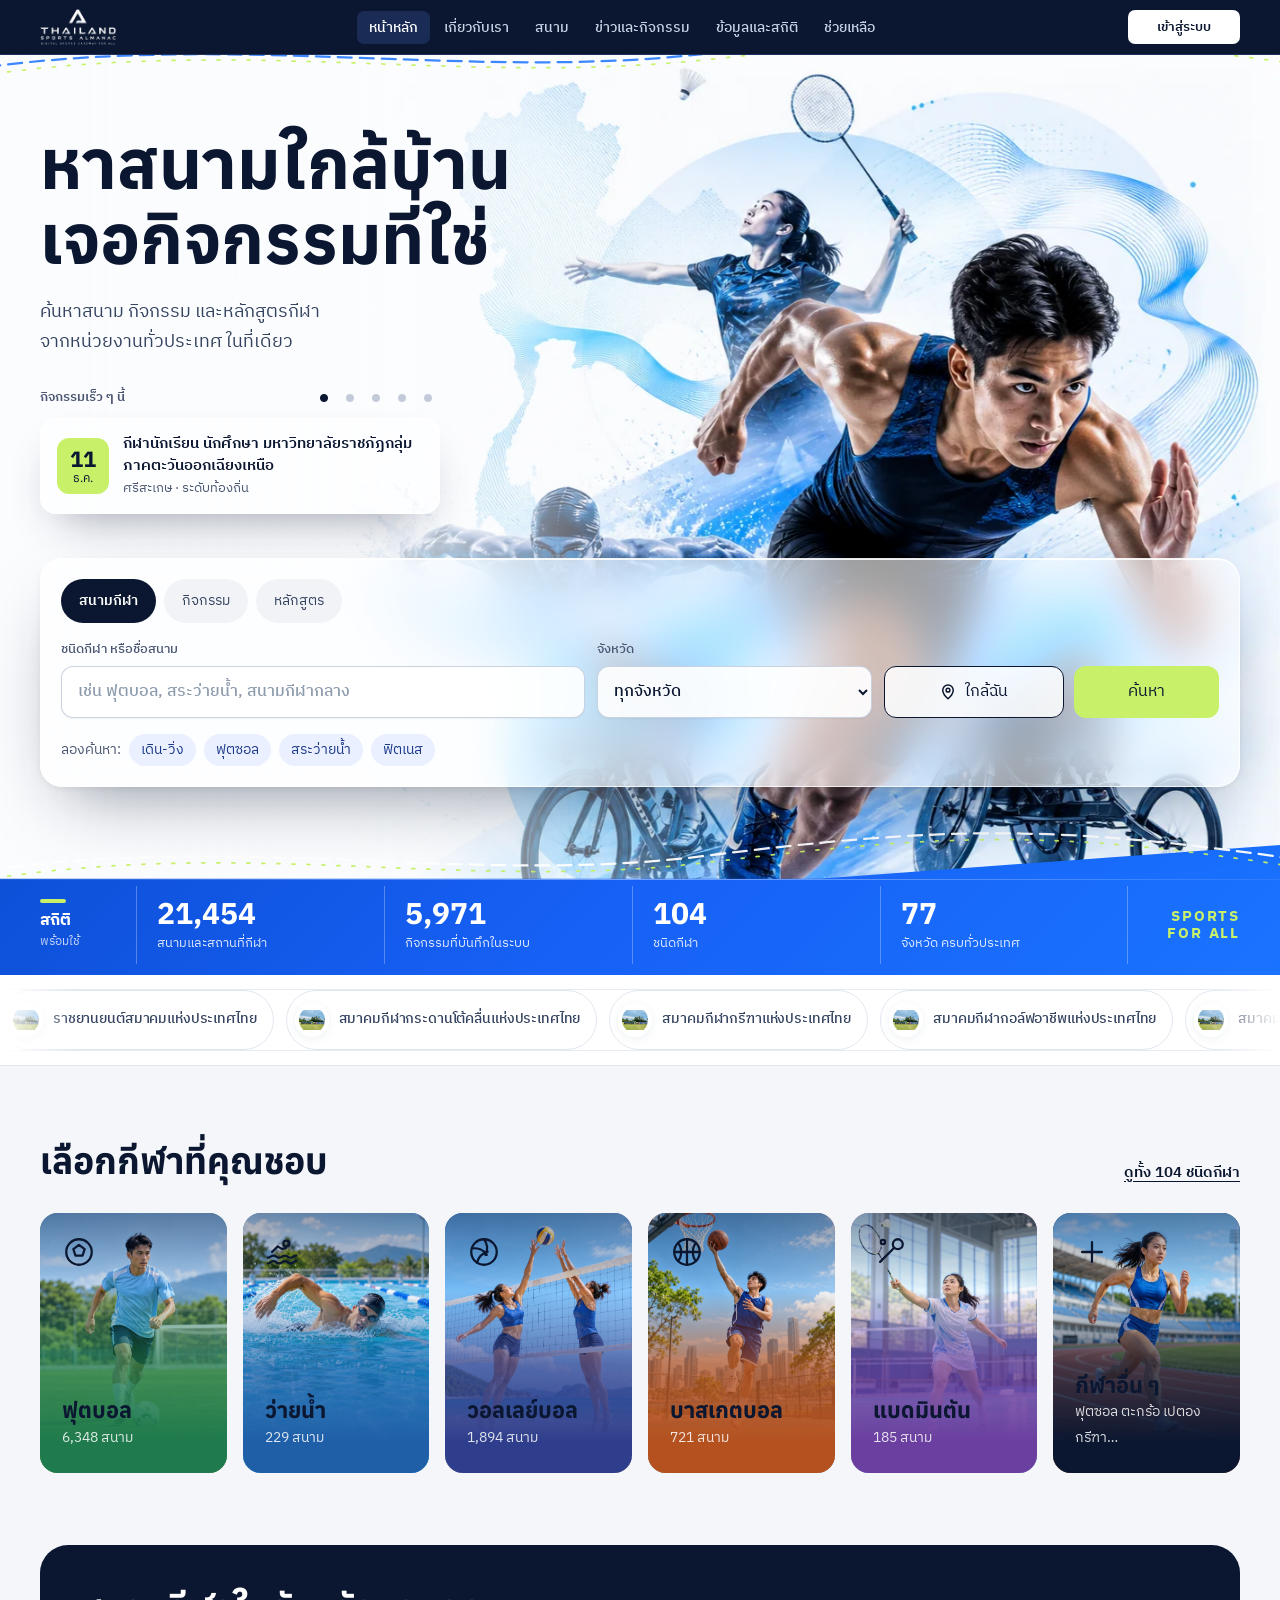
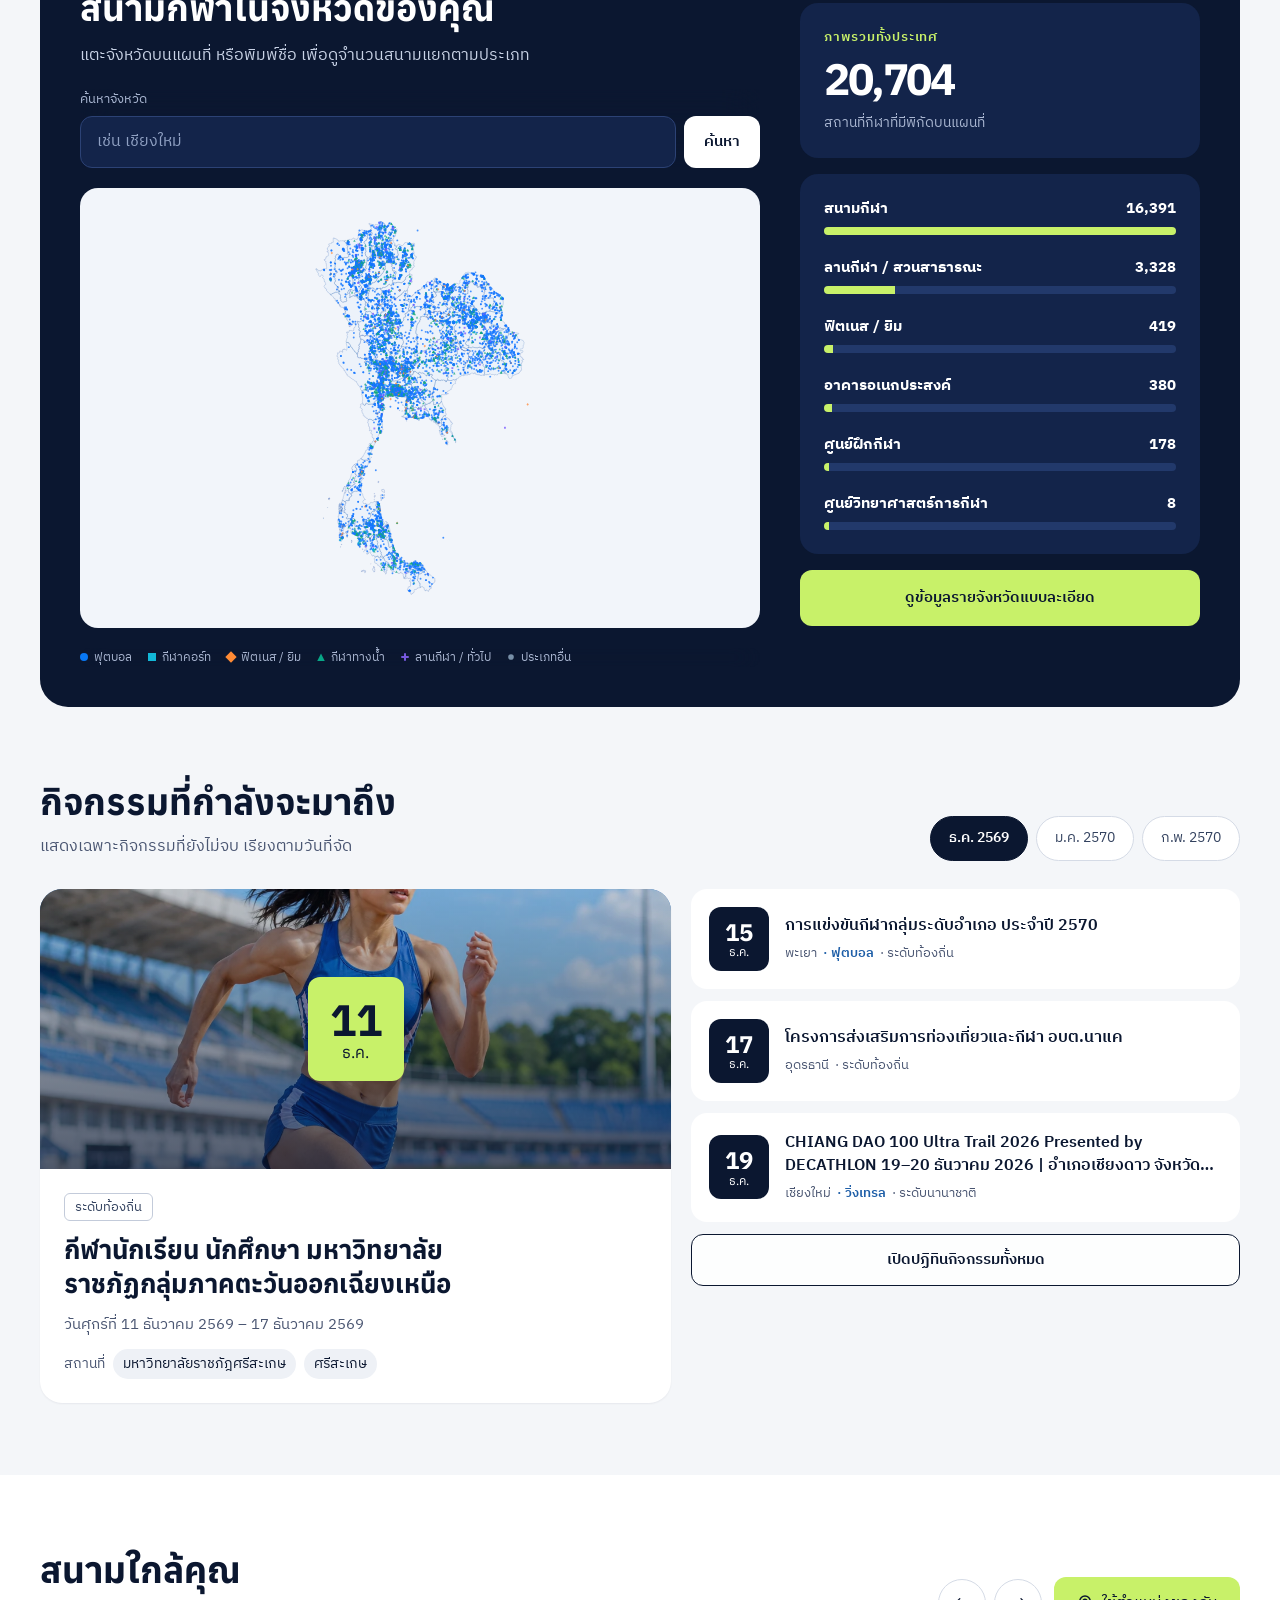
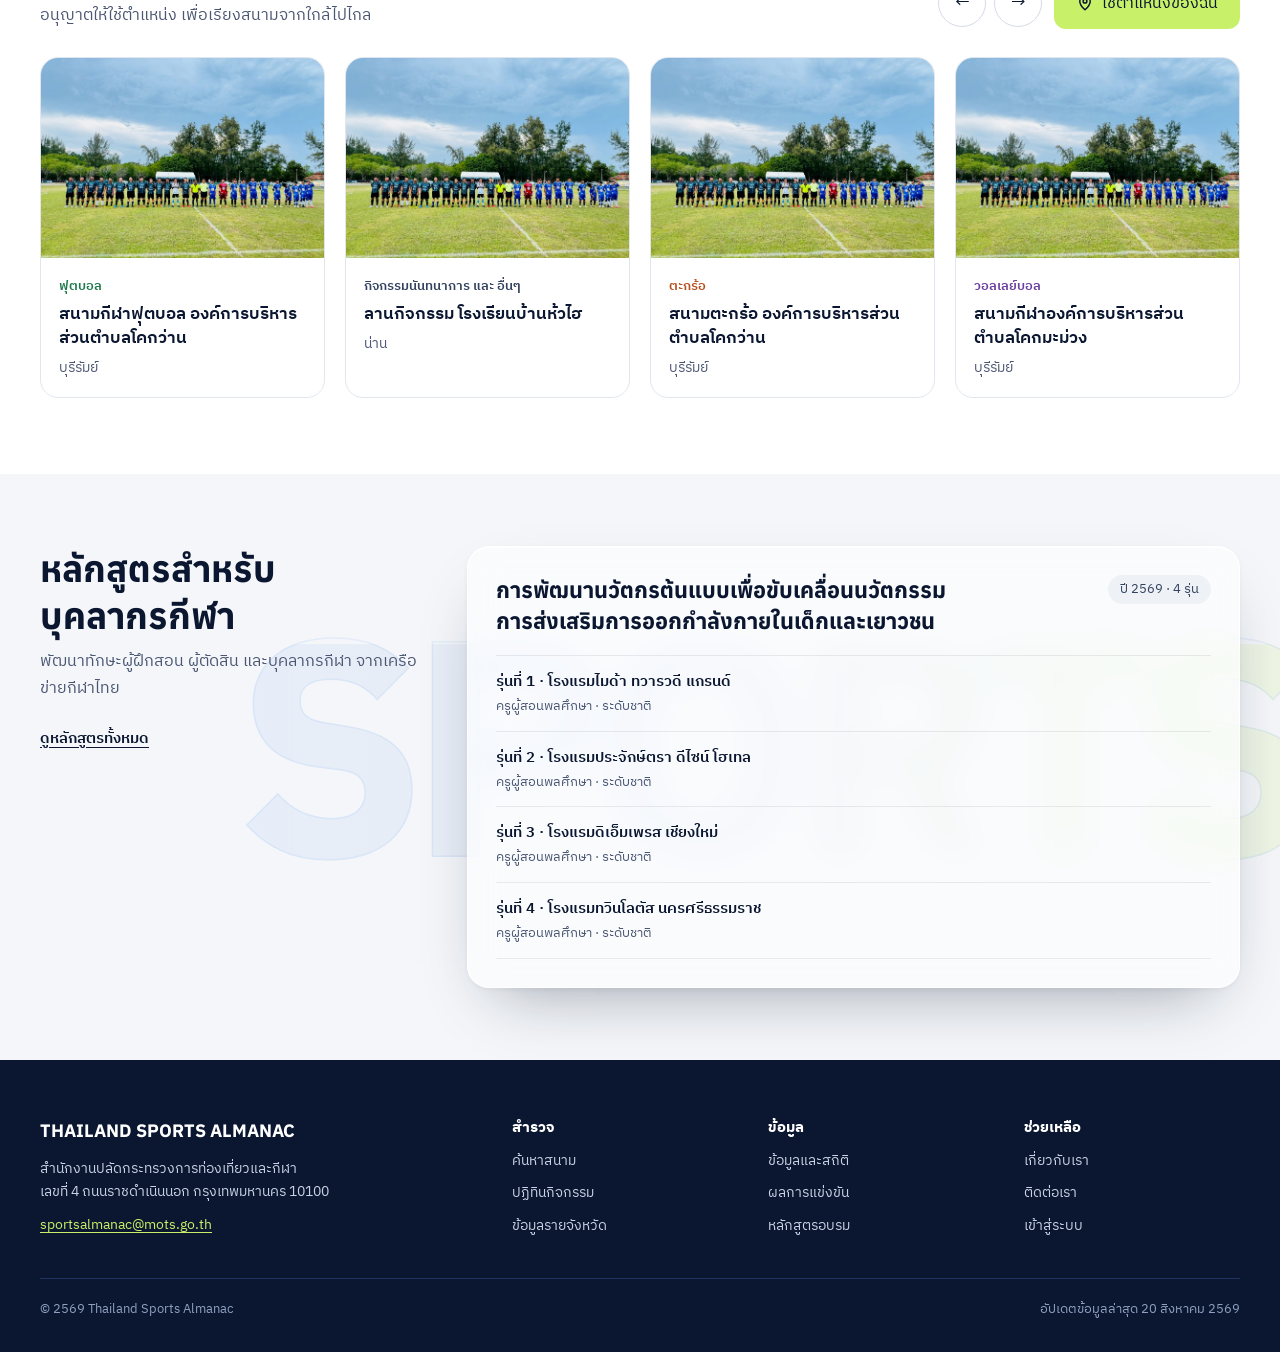
==== commit 0601d110: "Lighten the SPORTS watermark, glass course card, slimmer association strip. Co-Authored-By: Claude O" ====
--- a/index.html
+++ b/index.html
@@ -26,7 +26,7 @@
   <link rel="stylesheet" href="assets/activity-modal.css?v=20260820-2">
   <link rel="stylesheet" href="assets/login-modal.css?v=20260820-7">
   <link rel="stylesheet" href="assets/site-foundation.css?v=20260820-11">
-    <link rel="stylesheet" href="assets/home.css?v=20261101-90">
+    <link rel="stylesheet" href="assets/home.css?v=20261101-97">
 </head>
 <body id="top" class="tpl-landing home-a home-b"><a class="skip" href="#main">ข้ามไปยังเนื้อหาหลัก</a><div id="loader" hidden></div>
   <header class="nav-shell">
@@ -187,7 +187,8 @@
  </div>
 </section>
 
-<section class="h-section" id="home-learning" aria-labelledby="courses-title">
+<section class="h-section h-section--watermark" id="home-learning" aria-labelledby="courses-title">
+ <div class="h-watermark" aria-hidden="true">SPORTS</div>
  <div class="h-wrap h-split">
   <div class="h-split-intro"><h2 id="courses-title">หลักสูตรสำหรับบุคลากรกีฬา</h2><p>พัฒนาทักษะผู้ฝึกสอน ผู้ตัดสิน และบุคลากรกีฬา จากเครือข่ายกีฬาไทย</p><a class="h-link" href="courses.html">ดูหลักสูตรทั้งหมด</a></div>
   <div class="h-courses" id="training-course-grid"><p class="h-empty">กำลังโหลดหลักสูตร…</p></div>
@@ -207,4 +208,4 @@
   <div class="h-footer-bottom"><span>© 2569 Thailand Sports Almanac</span><span id="data-updated">&nbsp;</span></div>
  </div>
 </footer>
-<script src="assets/activity-modal.js?v=20260820-2"></script><script src="assets/login-modal.js?v=20260820-7"></script><script src="assets/cinematic.js?v=20261101-5"></script><script src="assets/home.js?v=20261101-90"></script></body></html>
+<script src="assets/activity-modal.js?v=20260820-2"></script><script src="assets/login-modal.js?v=20260820-7"></script><script src="assets/cinematic.js?v=20261101-5"></script><script src="assets/home.js?v=20261101-95"></script></body></html>
--- a/assets/home.css
+++ b/assets/home.css
@@ -277,15 +277,18 @@
 .h-tone--badminton{--tone:var(--t-badminton)}
 .h-tone--other{--tone:var(--t-other)}
 
+/* Courses: a giant "SPORTS" word sits behind the section and drifts sideways as the page scrolls. */
+.h-section--watermark{position:relative;isolation:isolate;overflow:hidden}
+.h-watermark{position:absolute;z-index:-1;left:50%;top:50%;transform:translate(calc(-50% + var(--wm-x,0px)),-50%);font-family:var(--font-display)!important;font-size:clamp(140px,24vw,360px);font-weight:700;line-height:.8;letter-spacing:-.06em;white-space:nowrap;pointer-events:none;user-select:none;color:transparent;background:linear-gradient(90deg,rgba(26,115,255,.06),rgba(11,23,48,.04) 55%,rgba(200,241,105,.14));-webkit-background-clip:text;background-clip:text;-webkit-text-stroke:1.5px rgba(26,115,255,.07)}
 /* Courses */
 .h-split{display:grid;grid-template-columns:minmax(0,1fr) minmax(0,2fr);gap:40px;align-items:start}
 .h-split-intro>p{margin-bottom:24px}
 .h-courses{display:flex;flex-direction:column;gap:var(--gap)}
-.h-course{overflow:hidden;display:flex;flex-direction:column;gap:18px;padding:28px;border-radius:var(--r-lg);background:var(--surface)}
+.h-course{overflow:hidden;display:flex;flex-direction:column;gap:18px;padding:28px;border-radius:var(--r-lg);border:1px solid rgba(255,255,255,.8);background:rgba(255,255,255,.6);-webkit-backdrop-filter:blur(18px) saturate(160%);backdrop-filter:blur(18px) saturate(160%);box-shadow:0 28px 64px -30px rgba(11,23,48,.42),0 2px 6px rgba(11,23,48,.05),inset 0 1px 0 rgba(255,255,255,.85)}
 .h-course header{display:flex;flex-wrap:wrap;justify-content:space-between;align-items:flex-start;gap:12px}
 .home-b .h-course h3{flex:1 1 320px;font-size:22px;line-height:1.4}
-.h-course ol{margin:0;padding:0;list-style:none;border-top:1px solid var(--line)}
-.h-course li{border-bottom:1px solid var(--line)}
+.h-course ol{margin:0;padding:0;list-style:none;border-top:1px solid rgba(11,23,48,.08)}
+.h-course li{border-bottom:1px solid rgba(11,23,48,.08)}
 .h-course li a{display:flex;align-items:center;justify-content:space-between;gap:12px;padding:14px 0}
 .h-course li a>span:first-child{display:flex;flex-direction:column;gap:2px;min-width:0}
 .h-course li b{font-size:15px;font-weight:600}
@@ -293,16 +296,16 @@
 .h-course li a:hover b{color:var(--link-hover)}
 
 /* Associations: a slow logo ticker directly under the stats ribbon; pauses on hover or focus. */
-.h-assoc-strip{padding:28px 0;background:var(--surface);border-bottom:1px solid var(--line);overflow:hidden}
+.h-assoc-strip{padding:14px 0;background:var(--surface);border-bottom:1px solid var(--line);overflow:hidden}
 .home-b .association-ticker{position:relative;inset:auto;width:100%;padding:0;background:transparent;transform:none;opacity:1;-webkit-mask-image:linear-gradient(90deg,transparent,#000 6%,#000 94%,transparent);mask-image:linear-gradient(90deg,transparent,#000 6%,#000 94%,transparent)}
-.home-b .association-ticker-track{display:flex;gap:16px;width:max-content;animation:h-ticker 70s linear infinite}
-.home-b .association-ticker-group{display:flex;gap:16px;flex-shrink:0}
-.home-b .association-chip{display:flex;align-items:center;gap:12px;min-height:68px;padding:10px 20px 10px 12px;border:1px solid var(--line);border-radius:14px;background:var(--surface);box-shadow:none;flex-shrink:0;transition:border-color .2s,box-shadow .2s}
+.home-b .association-ticker-track{display:flex;gap:12px;width:max-content;animation:h-ticker 70s linear infinite}
+.home-b .association-ticker-group{display:flex;gap:12px;flex-shrink:0}
+.home-b .association-chip{display:flex;align-items:center;gap:10px;min-height:48px;padding:6px 16px 6px 8px;border:1px solid var(--line);border-radius:999px;background:var(--surface);box-shadow:none;flex-shrink:0;transition:border-color .2s,box-shadow .2s}
 .home-b .association-chip:hover{border-color:var(--line-strong);box-shadow:0 10px 24px -16px rgba(11,23,48,.4)}
-.home-b .association-chip img{width:44px;height:44px;flex:0 0 44px;object-fit:contain}
-.home-b .association-chip b{max-width:220px;font-size:14px;font-weight:500;line-height:1.45;white-space:normal;color:var(--ink-2)}
+.home-b .association-chip img{width:34px;height:34px;flex:0 0 34px;object-fit:contain}
+.home-b .association-chip b{font-size:13.5px;font-weight:500;line-height:1.3;white-space:nowrap;color:var(--ink-2)}
 .h-assoc-strip:is(:hover,:focus-within) .association-ticker-track{animation-play-state:paused}
-@keyframes h-ticker{to{transform:translateX(calc(-50% - 8px))}}
+@keyframes h-ticker{to{transform:translateX(calc(-50% - 6px))}}
 @media(prefers-reduced-motion:reduce){.home-b .association-ticker{overflow-x:auto}}
 
 /* Footer */
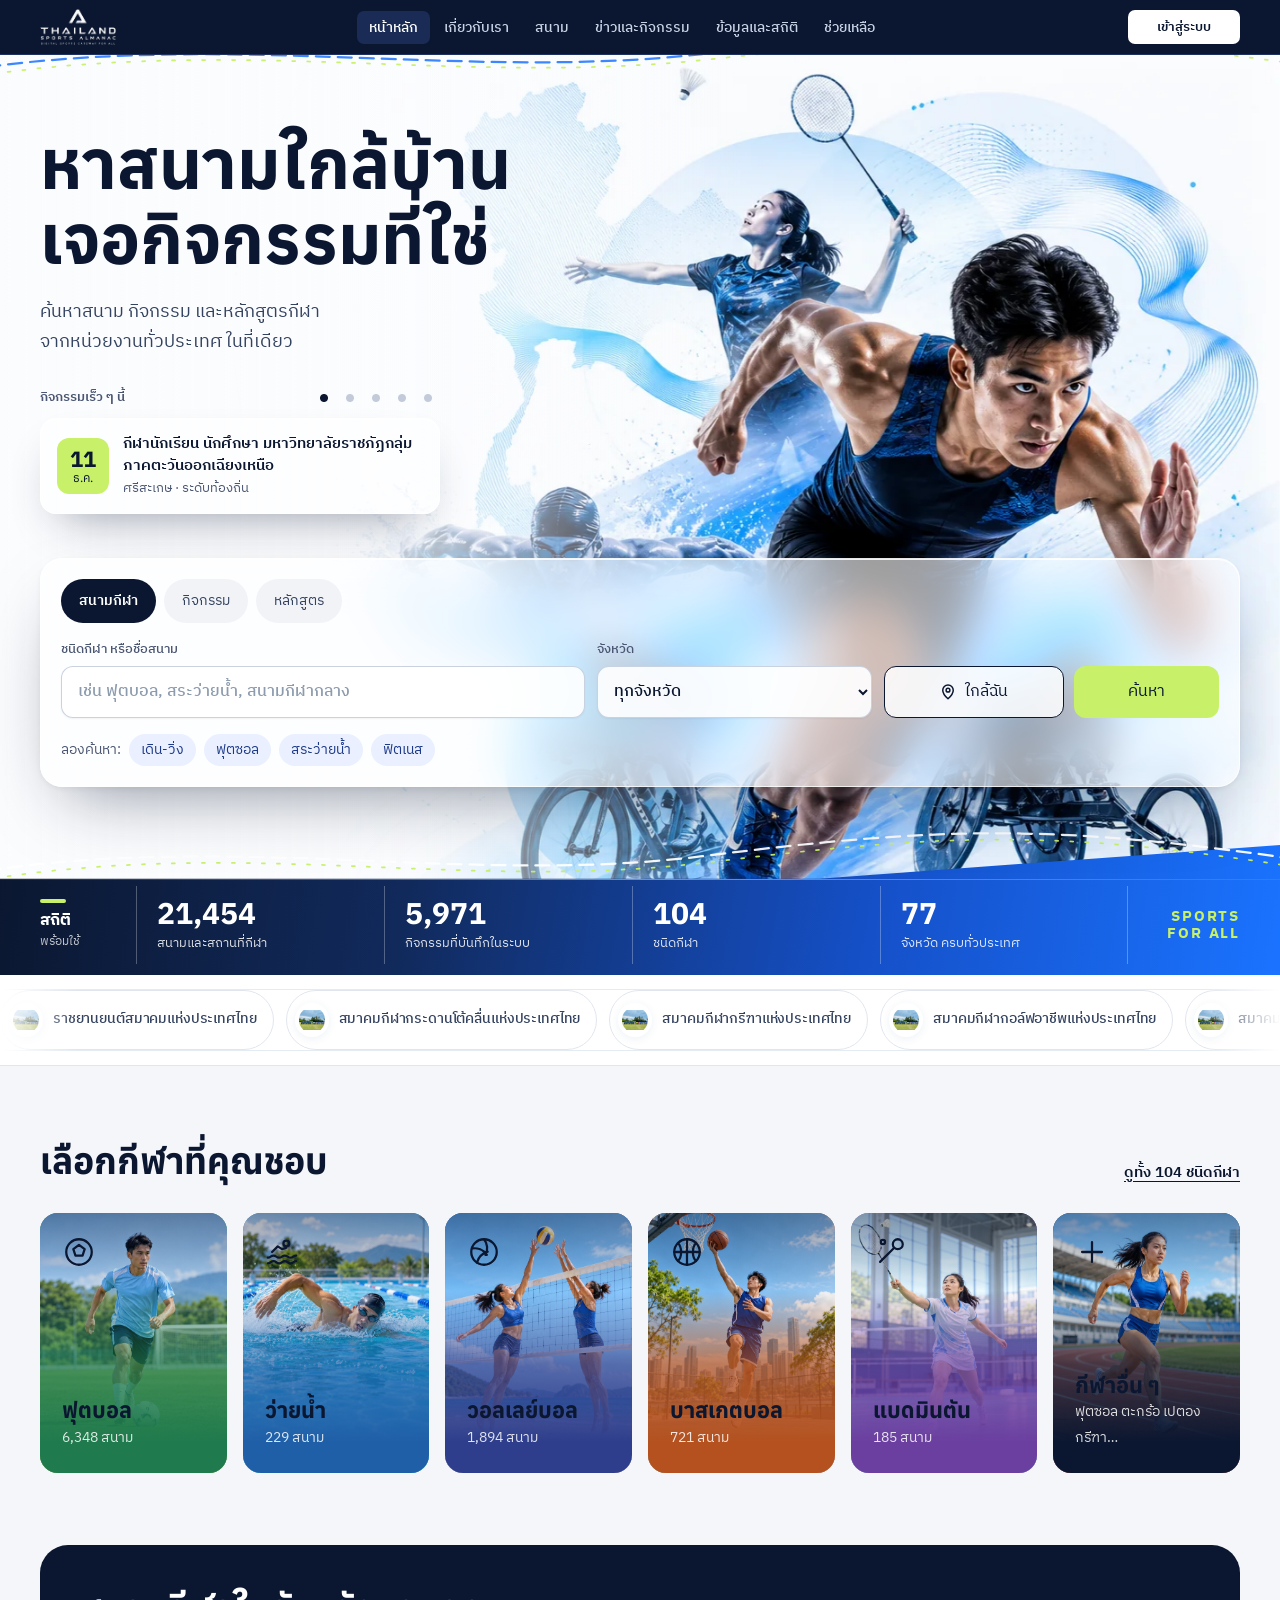
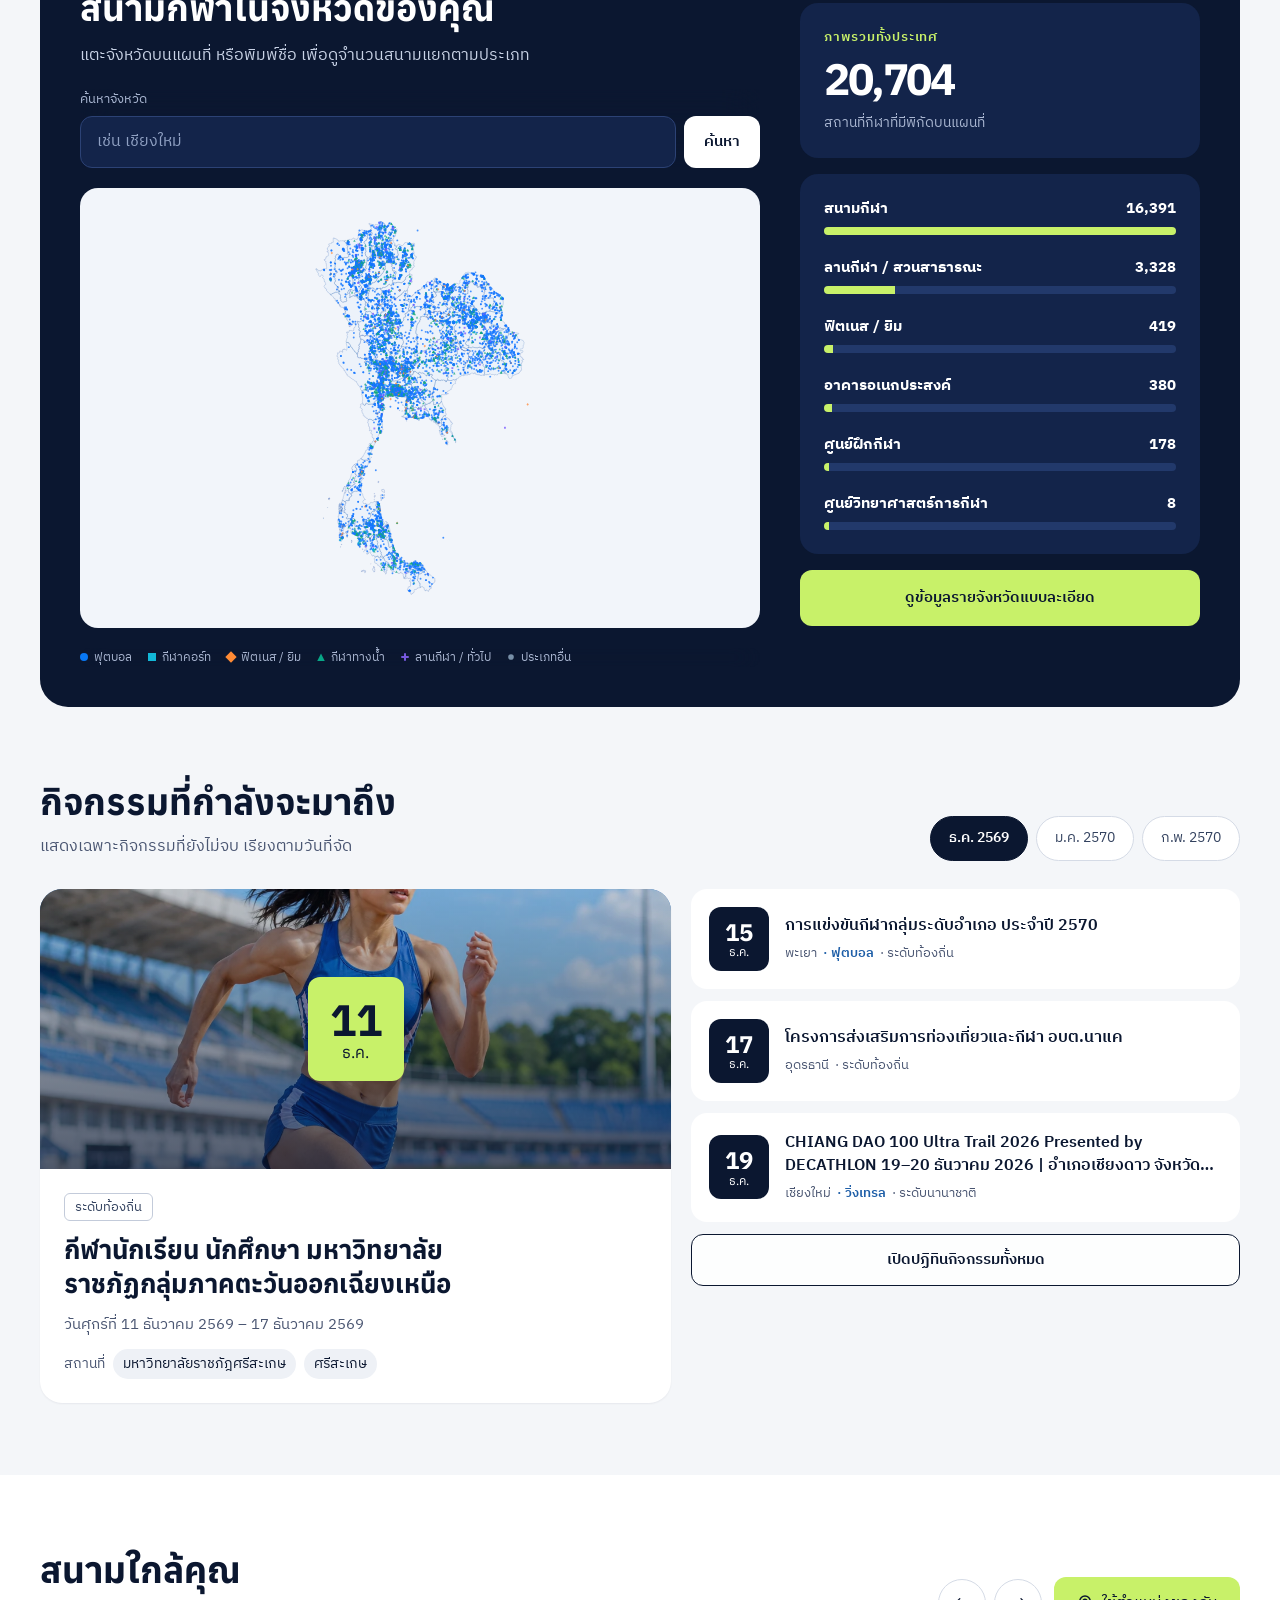
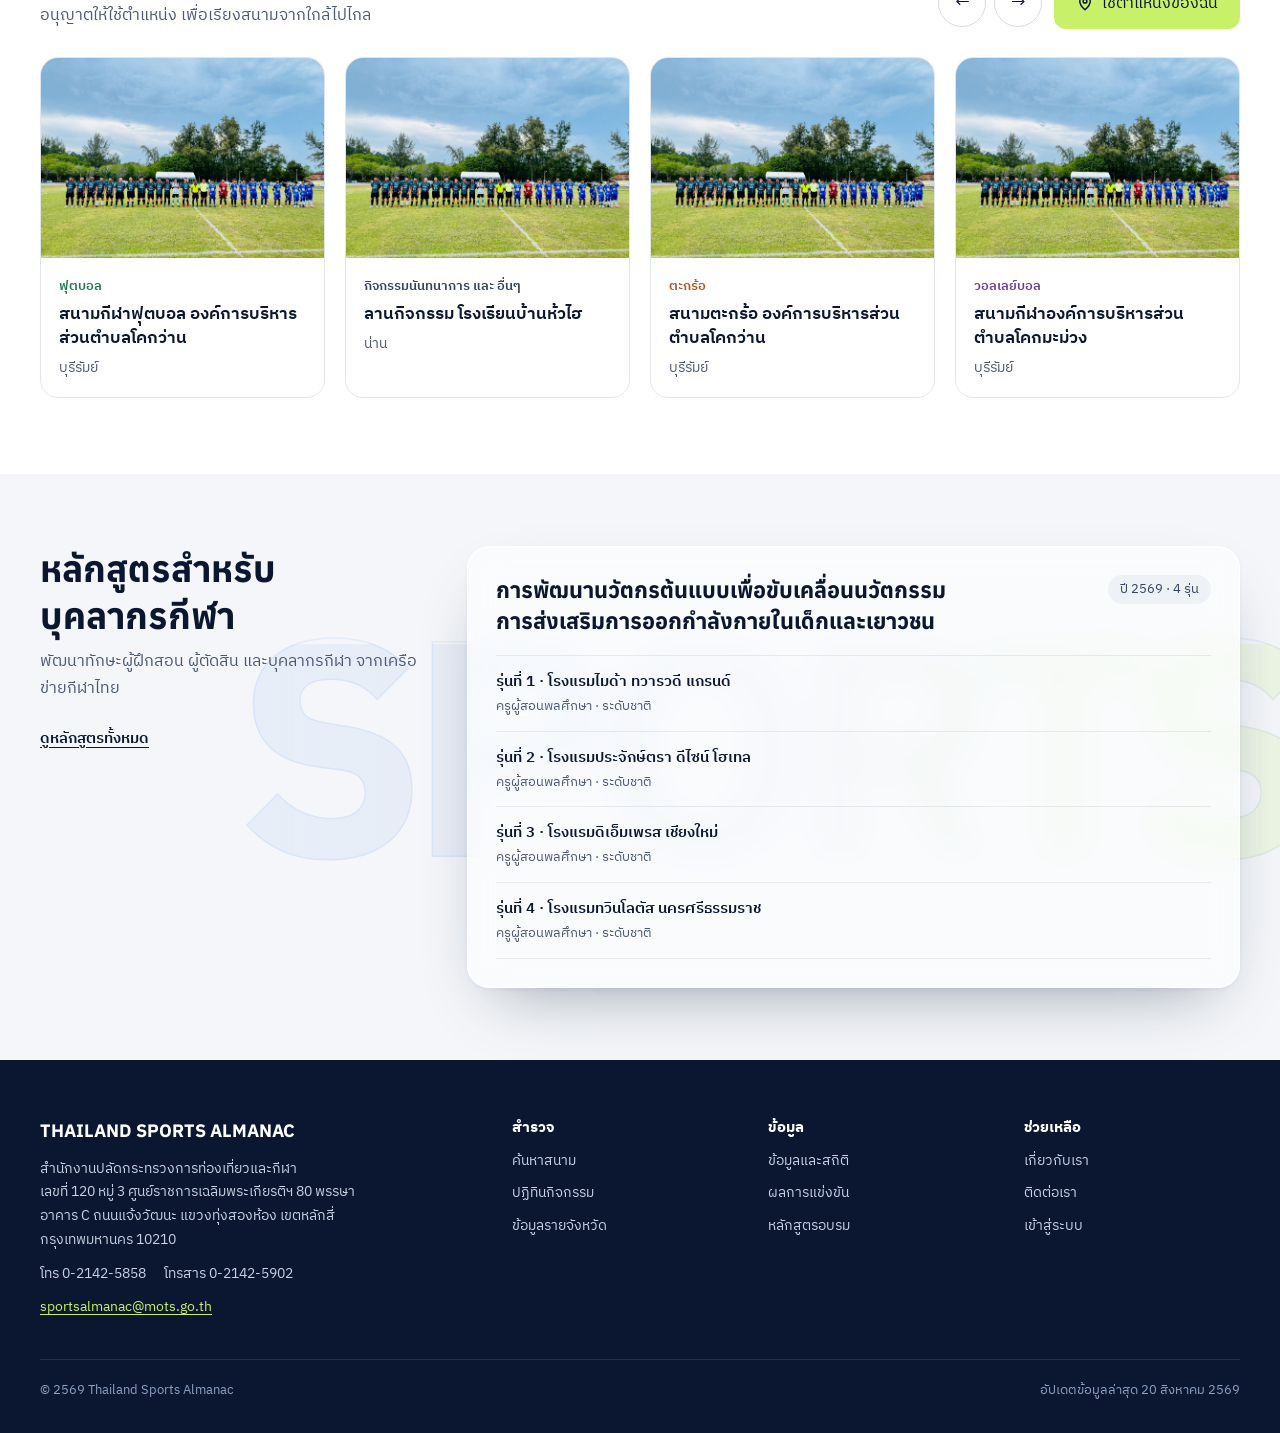
==== commit 3a5b5350: "Update the ministry address, phone and fax on every page; navy-to-blue stats ribbon. Co-Authored-By:" ====
--- a/index.html
+++ b/index.html
@@ -26,7 +26,7 @@
   <link rel="stylesheet" href="assets/activity-modal.css?v=20260820-2">
   <link rel="stylesheet" href="assets/login-modal.css?v=20260820-7">
   <link rel="stylesheet" href="assets/site-foundation.css?v=20260820-11">
-    <link rel="stylesheet" href="assets/home.css?v=20261101-97">
+    <link rel="stylesheet" href="assets/home.css?v=20261101-99">
 </head>
 <body id="top" class="tpl-landing home-a home-b"><a class="skip" href="#main">ข้ามไปยังเนื้อหาหลัก</a><div id="loader" hidden></div>
   <header class="nav-shell">
@@ -200,7 +200,7 @@
 <footer id="footer" class="h-footer">
  <div class="h-wrap">
   <div class="h-footer-grid">
-   <div class="h-footer-brand"><p class="h-footer-name">THAILAND SPORTS ALMANAC</p><p>สำนักงานปลัดกระทรวงการท่องเที่ยวและกีฬา<br>เลขที่ 4 ถนนราชดำเนินนอก กรุงเทพมหานคร 10100</p><a href="mailto:sportsalmanac@mots.go.th">sportsalmanac@mots.go.th</a></div>
+   <div class="h-footer-brand"><p class="h-footer-name">THAILAND SPORTS ALMANAC</p><p>สำนักงานปลัดกระทรวงการท่องเที่ยวและกีฬา<br>เลขที่ 120 หมู่ 3 ศูนย์ราชการเฉลิมพระเกียรติฯ 80 พรรษา<br>อาคาร C ถนนแจ้งวัฒนะ แขวงทุ่งสองห้อง เขตหลักสี่<br>กรุงเทพมหานคร 10210</p><p class="h-footer-contact"><a href="tel:021425858">โทร 0-2142-5858</a><span>โทรสาร 0-2142-5902</span></p><a href="mailto:sportsalmanac@mots.go.th">sportsalmanac@mots.go.th</a></div>
    <nav aria-label="สำรวจ"><b>สำรวจ</b><a href="venues.html">ค้นหาสนาม</a><a href="activities.html">ปฏิทินกิจกรรม</a><a href="provinces.html">ข้อมูลรายจังหวัด</a></nav>
    <nav aria-label="ข้อมูล"><b>ข้อมูล</b><a href="dashboard.html">ข้อมูลและสถิติ</a><a href="results.html">ผลการแข่งขัน</a><a href="courses.html">หลักสูตรอบรม</a></nav>
    <nav aria-label="ช่วยเหลือ"><b>ช่วยเหลือ</b><a href="abouts.html">เกี่ยวกับเรา</a><a href="contact.html">ติดต่อเรา</a><a href="#login" data-login-open>เข้าสู่ระบบ</a></nav>
--- a/assets/home.css
+++ b/assets/home.css
@@ -120,9 +120,9 @@
 .hero-search-result small{grid-column:1;font-size:13px;color:var(--muted)}
 .hero-search-result:hover,.hero-search-result:focus{background:var(--chip-blue)}
 
-/* Stats ribbon: a blue band with a diagonal top edge and two flowing lines, overlapping the hero photo. */
+/* Stats ribbon: a navy-to-blue band (continuing the header colour) with a diagonal top edge and two flowing lines, overlapping the hero photo. */
 .h-stats-band{position:relative;isolation:isolate;margin-top:-34px;padding:40px 0 10px;color:var(--on-navy)}
-.h-stats-band:before{content:'';position:absolute;inset:0;z-index:-1;background:linear-gradient(135deg,#0D4FD6 0%,#1761F6 48%,#1A73FF 100%);clip-path:polygon(0 26%,64% 26%,100% 0,100% 100%,0 100%)}
+.h-stats-band:before{content:'';position:absolute;inset:0;z-index:-1;background:linear-gradient(100deg,var(--navy) 0%,#112A5C 32%,#1550C8 68%,#1A73FF 100%);clip-path:polygon(0 26%,64% 26%,100% 0,100% 100%,0 100%)}
 .h-stats-band:after{content:'';position:absolute;inset:26% 0 auto;height:1px;z-index:-1;background:linear-gradient(90deg,#ffffff14,#ffffff6b,#ffffff14);pointer-events:none}
 .h-swoosh{position:absolute;left:0;right:0;top:-26px;z-index:1;width:100%;height:72px;overflow:visible;pointer-events:none}
 .h-swoosh path{fill:none;vector-effect:non-scaling-stroke;stroke-linecap:round}
@@ -314,6 +314,8 @@
 .h-footer-grid{display:grid;grid-template-columns:2fr 1fr 1fr 1fr;gap:40px}
 .home-b .h-footer-name{margin:0;font-size:18px;font-weight:700;color:var(--on-navy)}
 .h-footer-brand p{margin:10px 0 0;font-size:14px;line-height:1.7}
+.h-footer-brand .h-footer-contact{display:flex;flex-wrap:wrap;gap:4px 18px}
+.h-footer-brand .h-footer-contact a{margin:0;color:var(--on-navy-2);text-decoration:none!important}
 .h-footer-brand a{display:inline-block;margin-top:10px;font-size:14px;color:var(--accent);text-decoration:underline!important;text-underline-offset:3px}
 .h-footer nav{display:flex;flex-direction:column;gap:10px;font-size:14px}
 .h-footer nav b{font-size:15px;color:var(--on-navy)}
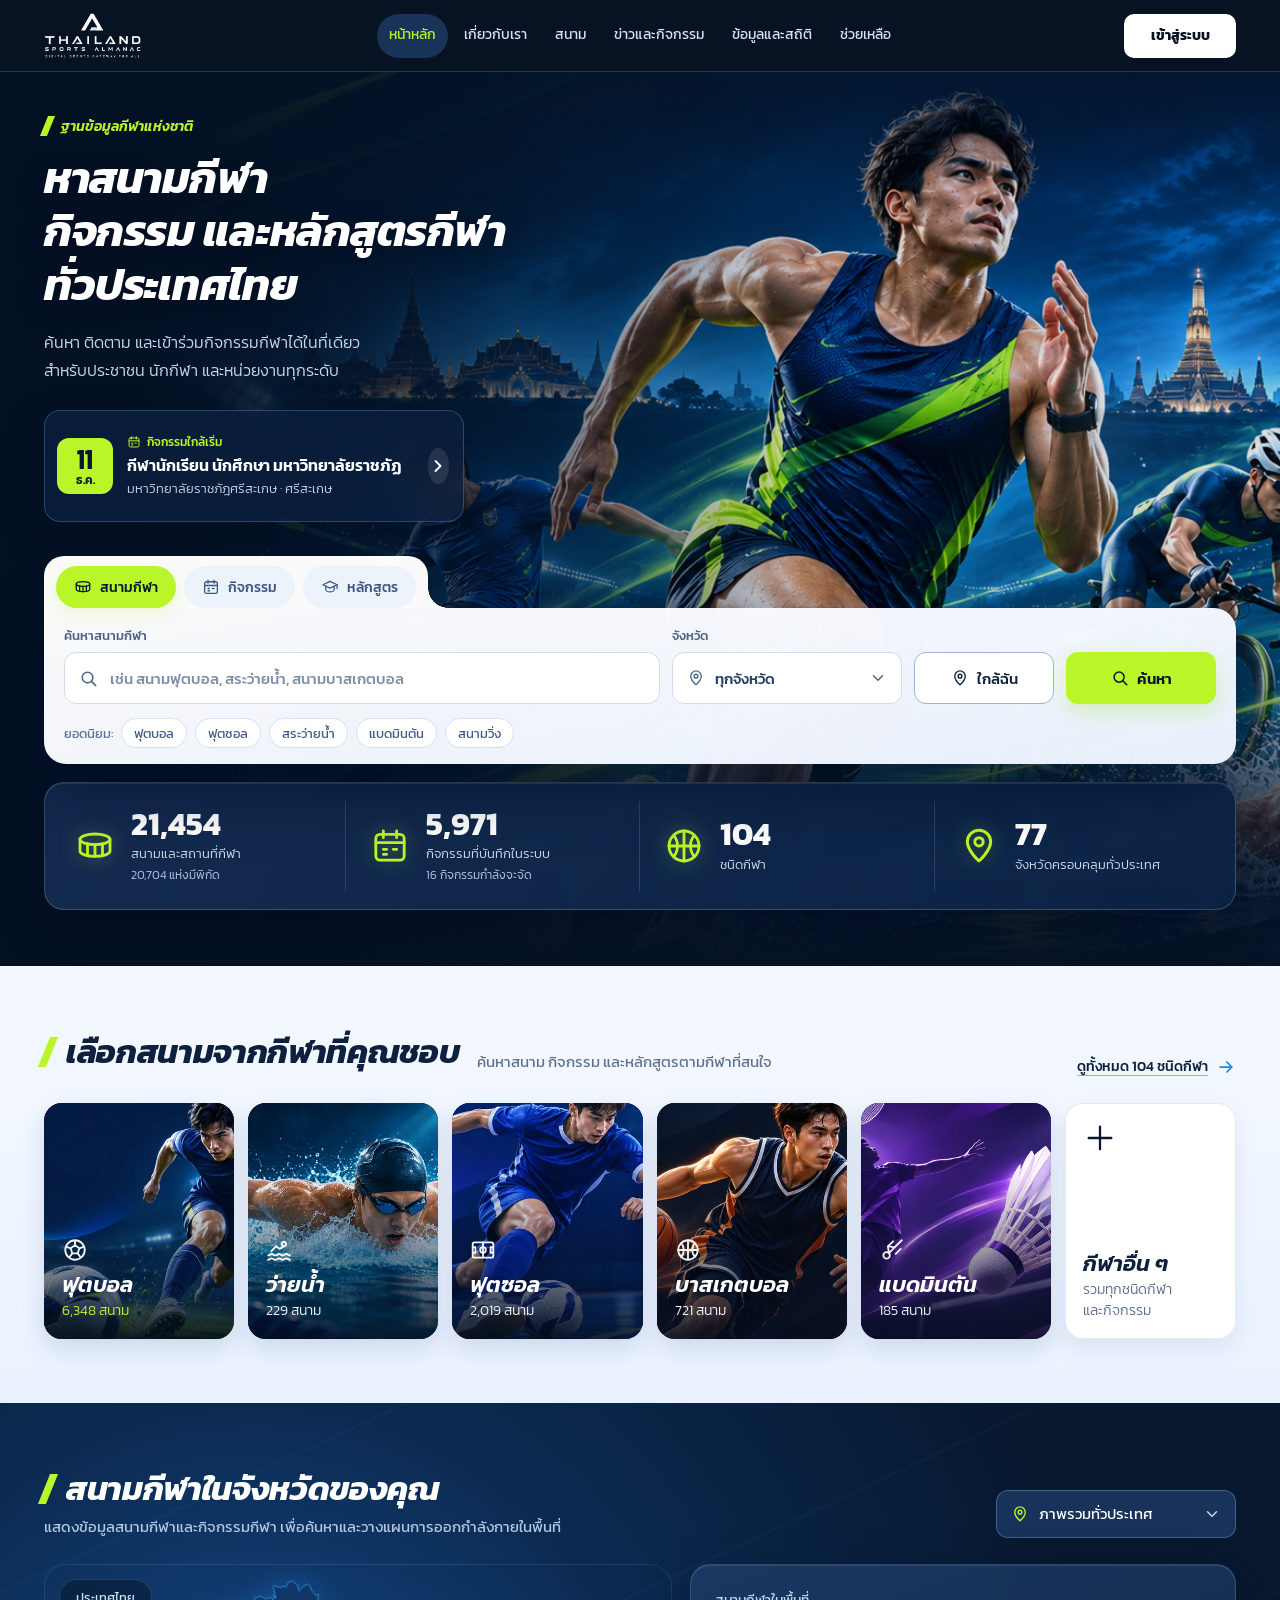
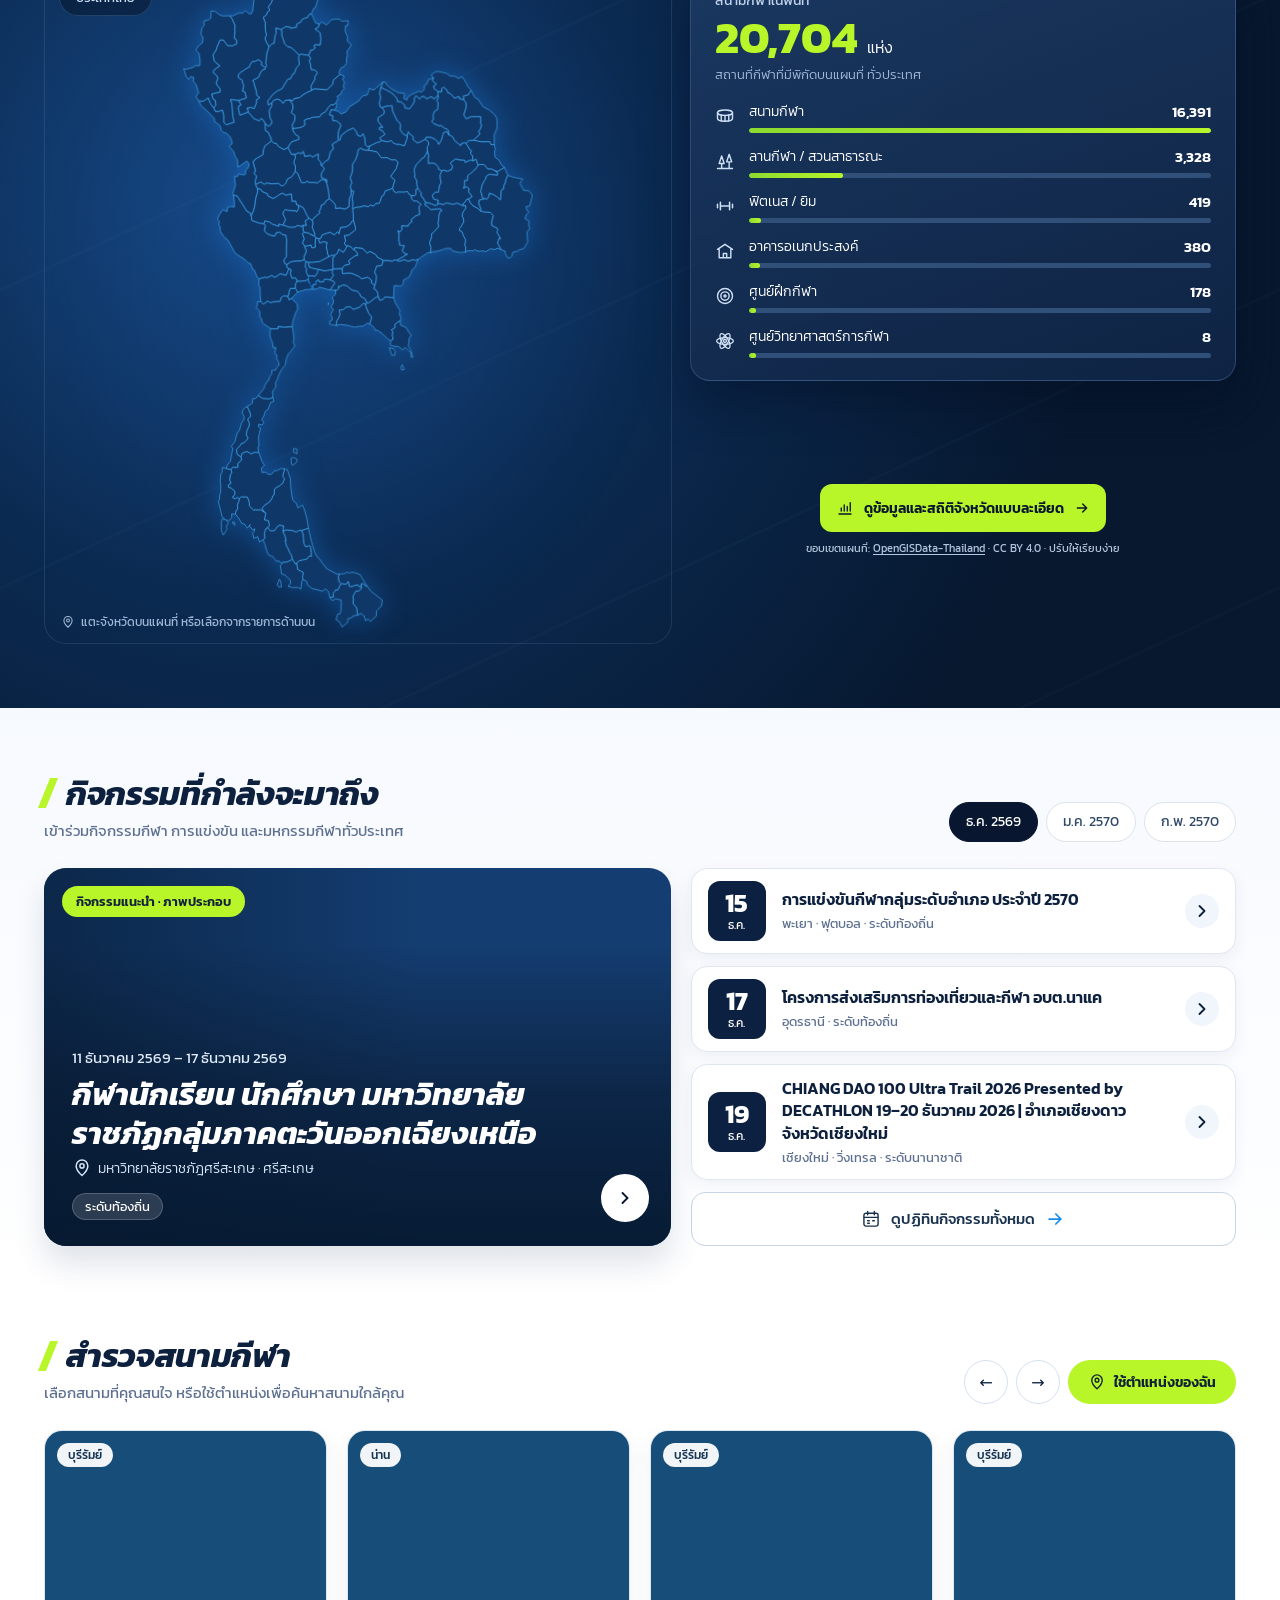
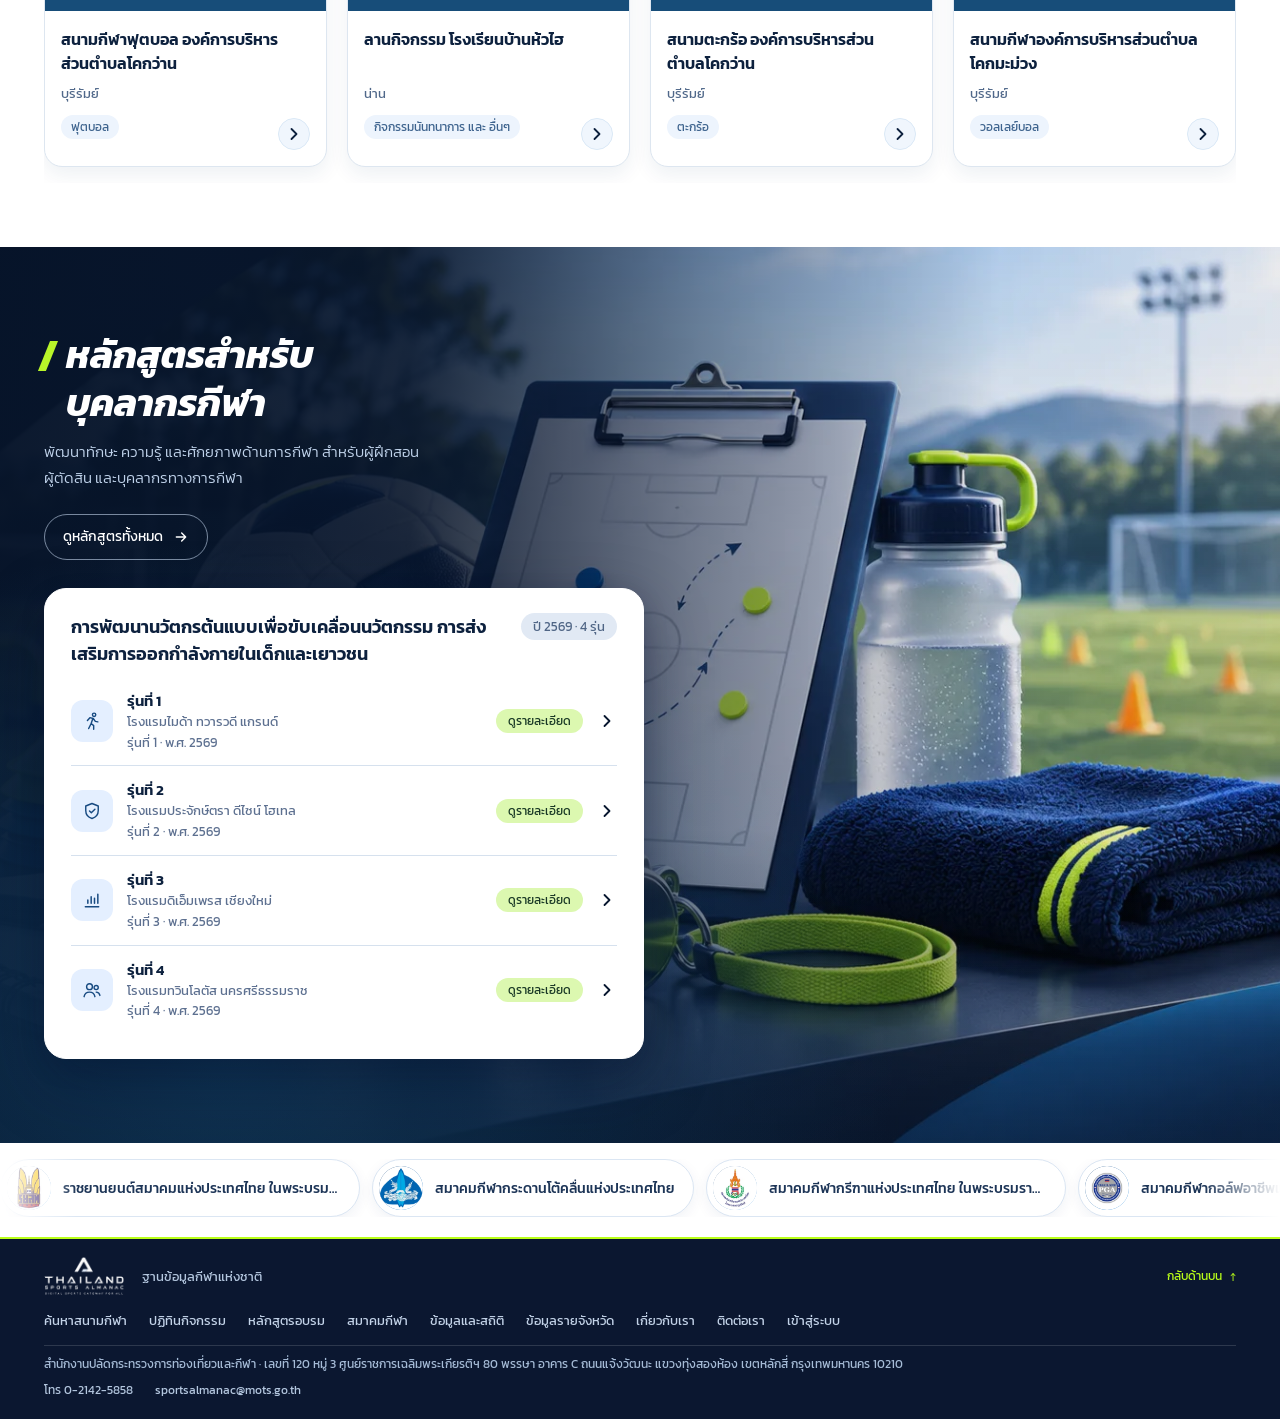
==== commit 4217156f: "Publish the latest Version2 site: premium home, sport prototype, brand fonts and colours. Includes t" ====
--- a/index.html
+++ b/index.html
@@ -9,34 +9,65 @@
   </script>
   <meta name="description" content="Thailand Sports Almanac — สำรวจสนาม กิจกรรม และข้อมูลกีฬาไทยครบ 77 จังหวัด">
   <meta name="theme-color" content="#0B1730">
-  <link rel="preload" as="image" href="assets/images/home-hero-editorial.webp" imagesrcset="assets/images/home-hero-editorial-900.webp 900w, assets/images/home-hero-editorial.webp 1536w" imagesizes="(max-width: 760px) 900px, 1536px">
+
   <meta property="og:title" content="Thailand Sports Almanac">
   <meta property="og:description" content="Every field. Every sport. Every province.">
-  <meta property="og:image" content="assets/images/home-hero-editorial.webp">
+  <meta property="og:image" content="assets/premium-v4/hero/Hero-01-enhanced.png">
   <title>Thailand Sports Almanac — Every Field, Every Province</title>
-  <link rel="icon" href="assets/images/logo-new-transparent.png" type="image/png">
-  <link rel="preconnect" href="https://fonts.googleapis.com">
-  <link rel="preconnect" href="https://fonts.gstatic.com" crossorigin>
-  <link href="https://fonts.googleapis.com/css2?family=Anuphan:wght@500;600;700&family=IBM+Plex+Sans+Thai:wght@400;500;600&display=swap" rel="stylesheet">
+  <link rel="icon" href="assets/premium-v4/favicon.png" type="image/png">
   <link rel="stylesheet" href="assets/site-nav.css?v=20260820-2">
-  <link rel="stylesheet" href="assets/cinematic.css?v=20260820-30">
-<link rel="stylesheet" href="assets/nation-map-light.css?v=20260820-43">
-  <link rel="stylesheet" href="assets/visitor-gateway.css?v=20260820-52">
-  <link rel="stylesheet" href="assets/design-language.css?v=20260820-4">
   <link rel="stylesheet" href="assets/activity-modal.css?v=20260820-2">
   <link rel="stylesheet" href="assets/login-modal.css?v=20260820-7">
-  <link rel="stylesheet" href="assets/site-foundation.css?v=20260820-11">
-    <link rel="stylesheet" href="assets/home.css?v=20261101-99">
+
+<link rel="preload" as="image" href="assets/premium-v4/hero/Hero-01-enhanced.png" media="(min-width:691px)">
+<link rel="preload" as="image" href="assets/premium-v4/hero/Hero-01-enhanced.png" media="(max-width:690px)">
+<link rel="stylesheet" href="assets/home-premium.css?v=20261103-premium-v4-final">
+<link rel="stylesheet" href="assets/home-premium-integration.css?v=20261103-search-layer-10">
+<link rel="stylesheet" href="assets/home-header.css?v=20261103-compact-4">
+<link rel="stylesheet" href="assets/home-hero-effects.css?v=20261103-pointer-light-9">
 </head>
-<body id="top" class="tpl-landing home-a home-b"><a class="skip" href="#main">ข้ามไปยังเนื้อหาหลัก</a><div id="loader" hidden></div>
-  <header class="nav-shell">
+<body id="top" class="tpl-landing tsa-premium"><a class="skip" href="#main">ข้ามไปยังเนื้อหาหลัก</a><div id="loader" hidden></div><div class="tsa-home-progress" aria-hidden="true"></div><!-- Icon sprite (line icons, inherit currentColor) -->
+<svg width="0" height="0" style="position:absolute" aria-hidden="true" focusable="false">
+  <defs>
+    <symbol id="i-stadium" viewBox="0 0 24 24" fill="none" stroke="currentColor" stroke-width="1.7" stroke-linecap="round" stroke-linejoin="round"><ellipse cx="12" cy="8" rx="9" ry="3.2"/><path d="M3 8v7c0 1.8 4 3.2 9 3.2s9-1.4 9-3.2V8"/><path d="M7.5 10.6v7.1M16.5 10.6v7.1M12 11.2v7"/></symbol>
+    <symbol id="i-calendar" viewBox="0 0 24 24" fill="none" stroke="currentColor" stroke-width="1.7" stroke-linecap="round" stroke-linejoin="round"><rect x="3.5" y="5" width="17" height="15.5" rx="2.5"/><path d="M3.5 10h17M8 3v4M16 3v4M8 14h2M14 14h2M8 17h2"/></symbol>
+    <symbol id="i-cap" viewBox="0 0 24 24" fill="none" stroke="currentColor" stroke-width="1.7" stroke-linecap="round" stroke-linejoin="round"><path d="M2.5 9 12 4.5 21.5 9 12 13.5z"/><path d="M6.5 11v4.6c0 1.4 2.5 2.9 5.5 2.9s5.5-1.5 5.5-2.9V11M21.5 9v5"/></symbol>
+    <symbol id="i-search" viewBox="0 0 24 24" fill="none" stroke="currentColor" stroke-width="2" stroke-linecap="round"><circle cx="10.8" cy="10.8" r="6.7"/><path d="m16 16 5 5"/></symbol>
+    <symbol id="i-pin" viewBox="0 0 24 24" fill="none" stroke="currentColor" stroke-width="1.8" stroke-linecap="round" stroke-linejoin="round"><path d="M12 21s-7-6.2-7-11.5a7 7 0 0 1 14 0C19 14.8 12 21 12 21z"/><circle cx="12" cy="9.5" r="2.5"/></symbol>
+    <symbol id="i-chev-down" viewBox="0 0 24 24" fill="none" stroke="currentColor" stroke-width="2" stroke-linecap="round" stroke-linejoin="round"><path d="m6 9 6 6 6-6"/></symbol>
+    <symbol id="i-chev-right" viewBox="0 0 24 24" fill="none" stroke="currentColor" stroke-width="2.2" stroke-linecap="round" stroke-linejoin="round"><path d="m9 6 6 6-6 6"/></symbol>
+    <symbol id="i-arrow" viewBox="0 0 24 24" fill="none" stroke="currentColor" stroke-width="2.1" stroke-linecap="round" stroke-linejoin="round"><path d="M5 12h14M13 6l6 6-6 6"/></symbol>
+    <symbol id="i-external" viewBox="0 0 24 24" fill="none" stroke="currentColor" stroke-width="2" stroke-linecap="round" stroke-linejoin="round"><path d="M7 17 17 7M8 7h9v9"/></symbol>
+    <symbol id="i-ball" viewBox="0 0 24 24" fill="none" stroke="currentColor" stroke-width="1.7" stroke-linejoin="round"><circle cx="12" cy="12" r="9"/><path d="m12 7.5 4 2.9-1.5 4.7h-5L8 10.4z"/><path d="M12 3v4.5M16 10.4l4.4-1.5M14.5 15.1l2.8 3.8M9.5 15.1l-2.8 3.8M8 10.4 3.6 8.9"/></symbol>
+    <symbol id="i-swim" viewBox="0 0 24 24" fill="none" stroke="currentColor" stroke-width="1.7" stroke-linecap="round" stroke-linejoin="round"><path d="M2 17c1.7 0 1.7-1.3 3.3-1.3s1.7 1.3 3.4 1.3 1.6-1.3 3.3-1.3 1.7 1.3 3.3 1.3 1.7-1.3 3.4-1.3S20.3 17 22 17M2 21c1.7 0 1.7-1.3 3.3-1.3s1.7 1.3 3.4 1.3 1.6-1.3 3.3-1.3 1.7 1.3 3.3 1.3 1.7-1.3 3.4-1.3S20.3 21 22 21"/><circle cx="16.5" cy="6.5" r="2"/><path d="m5 13 4.5-4.5 3 2.5 3-1.5"/></symbol>
+    <symbol id="i-futsal" viewBox="0 0 24 24" fill="none" stroke="currentColor" stroke-width="1.7" stroke-linecap="round" stroke-linejoin="round"><rect x="2.5" y="5" width="19" height="14" rx="1.5"/><path d="M12 5v14"/><circle cx="12" cy="12" r="2.6"/><path d="M2.5 9.5h2.5v5H2.5M21.5 9.5H19v5h2.5"/></symbol>
+    <symbol id="i-basket" viewBox="0 0 24 24" fill="none" stroke="currentColor" stroke-width="1.7" stroke-linecap="round"><circle cx="12" cy="12" r="9"/><path d="M3 12h18M12 3v18M5.7 5.7c3.2 3.2 3.2 9.4 0 12.6M18.3 5.7c-3.2 3.2-3.2 9.4 0 12.6"/></symbol>
+    <symbol id="i-shuttle" viewBox="0 0 24 24" fill="none" stroke="currentColor" stroke-width="1.7" stroke-linecap="round" stroke-linejoin="round"><circle cx="7" cy="17" r="3"/><path d="m9.2 14.8 7.3-7.3M9.2 14.8l-1-6.3 6.3 1M14.8 9.2 21 3M8.5 8.5 13 4M15.5 15.5 20 11"/></symbol>
+    <symbol id="i-plus" viewBox="0 0 24 24" fill="none" stroke="currentColor" stroke-width="1.6" stroke-linecap="round"><path d="M12 4v16M4 12h16"/></symbol>
+    <symbol id="i-park" viewBox="0 0 24 24" fill="none" stroke="currentColor" stroke-width="1.7" stroke-linecap="round" stroke-linejoin="round"><path d="M8 21v-6M5 15h6l-3-9zM17 21v-8M14 13h6l-3-9zM3 21h18"/></symbol>
+    <symbol id="i-dumbbell" viewBox="0 0 24 24" fill="none" stroke="currentColor" stroke-width="1.8" stroke-linecap="round"><path d="M3 10v4M6.5 7.5v9M17.5 7.5v9M21 10v4M6.5 12h11"/></symbol>
+    <symbol id="i-building" viewBox="0 0 24 24" fill="none" stroke="currentColor" stroke-width="1.7" stroke-linecap="round" stroke-linejoin="round"><path d="M3 10 12 4l9 6M5 10v10h14V10M10 20v-5h4v5"/></symbol>
+    <symbol id="i-target" viewBox="0 0 24 24" fill="none" stroke="currentColor" stroke-width="1.7" stroke-linecap="round"><circle cx="12" cy="12" r="9"/><circle cx="12" cy="12" r="5"/><circle cx="12" cy="12" r="1.3"/></symbol>
+    <symbol id="i-atom" viewBox="0 0 24 24" fill="none" stroke="currentColor" stroke-width="1.6"><circle cx="12" cy="12" r="1.8"/><ellipse cx="12" cy="12" rx="10" ry="4"/><ellipse cx="12" cy="12" rx="10" ry="4" transform="rotate(60 12 12)"/><ellipse cx="12" cy="12" rx="10" ry="4" transform="rotate(120 12 12)"/></symbol>
+    <symbol id="i-map" viewBox="0 0 24 24" fill="none" stroke="currentColor" stroke-width="1.7" stroke-linecap="round" stroke-linejoin="round"><path d="M9 4 3 6.5v13.5l6-2.5 6 2.5 6-2.5V4l-6 2.5z"/><path d="M9 4v13.5M15 6.5V20"/></symbol>
+    <symbol id="i-heart" viewBox="0 0 24 24" fill="none" stroke="currentColor" stroke-width="1.9" stroke-linejoin="round"><path d="M12 20s-7.5-4.6-9-9.4C1.9 7 4.1 4 7.3 4c2 0 3.6 1.2 4.7 2.8C13.1 5.2 14.7 4 16.7 4 19.9 4 22.1 7 21 10.6 19.5 15.4 12 20 12 20z"/></symbol>
+    <symbol id="i-chart" viewBox="0 0 24 24" fill="none" stroke="currentColor" stroke-width="1.8" stroke-linecap="round"><path d="M4 20h16M7 16v-4M11 16V8M15 16v-6M19 16V5"/></symbol>
+    <symbol id="i-run" viewBox="0 0 24 24" fill="none" stroke="currentColor" stroke-width="1.7" stroke-linecap="round" stroke-linejoin="round"><circle cx="14.5" cy="4.5" r="2"/><path d="m8 21 3-6 3 2.5V22M6.5 11.5l3-3.5 4 1 2.5 3.5 3 .5M11 15l2-6"/></symbol>
+    <symbol id="i-users" viewBox="0 0 24 24" fill="none" stroke="currentColor" stroke-width="1.7" stroke-linecap="round" stroke-linejoin="round"><circle cx="9" cy="8" r="3.5"/><path d="M2.5 20c.6-3.6 3.2-5.5 6.5-5.5s5.9 1.9 6.5 5.5"/><circle cx="17" cy="9" r="2.5"/><path d="M17 14.5c2.4 0 4 1.5 4.5 4"/></symbol>
+    <symbol id="i-shield" viewBox="0 0 24 24" fill="none" stroke="currentColor" stroke-width="1.7" stroke-linecap="round" stroke-linejoin="round"><path d="M12 3 4.5 6v5.5c0 4.6 3.2 8.3 7.5 9.5 4.3-1.2 7.5-4.9 7.5-9.5V6z"/><path d="m9 12 2.2 2.2L15.5 10"/></symbol>
+    <symbol id="i-network" viewBox="0 0 24 24" fill="none" stroke="currentColor" stroke-width="1.7" stroke-linecap="round"><circle cx="12" cy="5" r="2.2"/><circle cx="5" cy="18" r="2.2"/><circle cx="19" cy="18" r="2.2"/><path d="M12 7.2v4.3M12 11.5 6.6 16.4M12 11.5l5.4 4.9"/></symbol>
+    <symbol id="i-user" viewBox="0 0 24 24" fill="none" stroke="currentColor" stroke-width="1.8" stroke-linecap="round"><circle cx="12" cy="8" r="4"/><path d="M4.5 20.5c.8-4 3.8-6.2 7.5-6.2s6.7 2.2 7.5 6.2"/></symbol>
+  </defs>
+</svg>
+
+  <header id="tsa-home-header" class="tsa-home-header">
     <a class="brand" href="#top" aria-label="Thailand Sports Almanac หน้าหลัก"><img src="assets/images/logo-white.png" alt="Thailand Sports Almanac" width="97" height="46"></a>
     <nav class="desktop-nav" aria-label="เมนูหลัก">
       <a class="nav-primary-link" href="#top" aria-current="page">หน้าหลัก</a>
       <a class="nav-primary-link" href="abouts.html">เกี่ยวกับเรา</a>
       <div class="nav-group">
         <button class="nav-primary-link nav-dropdown-trigger" data-section="places" type="button" aria-expanded="false">สนาม <span>⌄</span></button>
-        <div class="nav-dropdown venue-dropdown">
+        <div class="nav-dropdown venue-dropdown" aria-hidden="true">
           <a href="venues.html?type=stadium">สนามกีฬา</a>
           <a href="venues.html?type=multipurpose">อาคารอเนกประสงค์</a>
           <a href="venues.html?type=public">ลานกีฬา / สวนสาธารณะ</a>
@@ -46,12 +77,12 @@
         </div>
       </div>
       <div class="nav-group">
-        <button class="nav-primary-link nav-dropdown-trigger" data-section="gateway-services" type="button" aria-expanded="false">ข่าวและกิจกรรม <span>⌄</span></button>
-        <div class="nav-dropdown compact-dropdown"><a href="#gateway-services">ข่าวประกาศ</a><a href="activities.html">ปฏิทินกิจกรรม</a></div>
+        <button class="nav-primary-link nav-dropdown-trigger" data-section="events" type="button" aria-expanded="false">ข่าวและกิจกรรม <span>⌄</span></button>
+        <div class="nav-dropdown compact-dropdown" aria-hidden="true"><a href="#events">ข่าวประกาศ</a><a href="activities.html">ปฏิทินกิจกรรม</a></div>
       </div>
       <div class="nav-group">
         <button class="nav-primary-link nav-dropdown-trigger" type="button" aria-expanded="false">ข้อมูลและสถิติ <span>⌄</span></button>
-        <div class="nav-dropdown compact-dropdown stats-dropdown">
+        <div class="nav-dropdown compact-dropdown stats-dropdown" aria-hidden="true">
           <div class="nav-subgroup">
             <b>แดชบอร์ด</b>
             <a href="athletes.html">นักกีฬา / บุคลากร</a>
@@ -65,147 +96,176 @@
       </div>
       <div class="nav-group">
         <button class="nav-primary-link nav-dropdown-trigger" data-section="footer" type="button" aria-expanded="false">ช่วยเหลือ <span>⌄</span></button>
-        <div class="nav-dropdown compact-dropdown"><a href="#footer">คู่มือใช้งาน</a><a href="#footer">คำถามที่พบบ่อย (FAQ)</a><a href="contact.html">ติดต่อเรา</a></div>
+        <div class="nav-dropdown compact-dropdown" aria-hidden="true"><a href="#footer">คู่มือใช้งาน</a><a href="#footer">คำถามที่พบบ่อย (FAQ)</a><a href="contact.html">ติดต่อเรา</a></div>
       </div>
     </nav>
     <div class="nav-actions"><a class="login" href="#login" data-login-open>เข้าสู่ระบบ</a><button class="menu-button" type="button" aria-label="เปิดเมนูหลัก" aria-expanded="false" aria-controls="mobile-menu"><i></i><i></i></button></div>
     <div class="mobile-menu" id="mobile-menu">
       <a class="mobile-direct" href="#top" aria-current="page">หน้าหลัก</a>
       <a class="mobile-direct" href="abouts.html">เกี่ยวกับเรา</a>
-      <div class="mobile-accordion"><button class="mobile-accordion-trigger" data-section="places" type="button" aria-expanded="false">สนาม <span>＋</span></button><div class="mobile-submenu"><a href="venues.html?type=stadium">สนามกีฬา</a><a href="venues.html?type=multipurpose">อาคารอเนกประสงค์</a><a href="venues.html?type=public">ลานกีฬา / สวนสาธารณะ</a><a href="venues.html?type=fitness">ฟิตเนส / ยิม</a><a href="venues.html?type=training">ศูนย์ฝึกกีฬา</a><a href="venues.html?type=science">ศูนย์วิทยาศาสตร์การกีฬา</a></div></div>
-      <div class="mobile-accordion"><button class="mobile-accordion-trigger" data-section="gateway-services" type="button" aria-expanded="false">ข่าวและกิจกรรม <span>＋</span></button><div class="mobile-submenu"><a href="#gateway-services">ข่าวประกาศ</a><a href="activities.html">ปฏิทินกิจกรรม</a></div></div>
-      <div class="mobile-accordion"><button class="mobile-accordion-trigger" type="button" aria-expanded="false">ข้อมูลและสถิติ <span>＋</span></button><div class="mobile-submenu"><b>แดชบอร์ด</b><a class="nav-nested" href="athletes.html">นักกีฬา / บุคลากร</a><a class="nav-nested" href="results.html">ผลการแข่งขัน</a><a class="nav-nested" href="overview.html">สรุปภาพรวม</a><a class="nav-nested" href="provinces.html">ข้อมูลรายจังหวัด</a><a href="courses.html">หลักสูตรอบรม</a><a href="#home-learning">คลังความรู้</a></div></div>
-      <div class="mobile-accordion"><button class="mobile-accordion-trigger" data-section="footer" type="button" aria-expanded="false">ช่วยเหลือ <span>＋</span></button><div class="mobile-submenu"><a href="#footer">คู่มือใช้งาน</a><a href="#footer">คำถามที่พบบ่อย (FAQ)</a><a href="contact.html">ติดต่อเรา</a></div></div>
+      <div class="mobile-accordion"><button class="mobile-accordion-trigger" data-section="places" type="button" aria-expanded="false">สนาม <span>＋</span></button><div class="mobile-submenu" aria-hidden="true"><a href="venues.html?type=stadium">สนามกีฬา</a><a href="venues.html?type=multipurpose">อาคารอเนกประสงค์</a><a href="venues.html?type=public">ลานกีฬา / สวนสาธารณะ</a><a href="venues.html?type=fitness">ฟิตเนส / ยิม</a><a href="venues.html?type=training">ศูนย์ฝึกกีฬา</a><a href="venues.html?type=science">ศูนย์วิทยาศาสตร์การกีฬา</a></div></div>
+      <div class="mobile-accordion"><button class="mobile-accordion-trigger" data-section="events" type="button" aria-expanded="false">ข่าวและกิจกรรม <span>＋</span></button><div class="mobile-submenu" aria-hidden="true"><a href="#events">ข่าวประกาศ</a><a href="activities.html">ปฏิทินกิจกรรม</a></div></div>
+      <div class="mobile-accordion"><button class="mobile-accordion-trigger" type="button" aria-expanded="false">ข้อมูลและสถิติ <span>＋</span></button><div class="mobile-submenu" aria-hidden="true"><b>แดชบอร์ด</b><a class="nav-nested" href="athletes.html">นักกีฬา / บุคลากร</a><a class="nav-nested" href="results.html">ผลการแข่งขัน</a><a class="nav-nested" href="overview.html">สรุปภาพรวม</a><a class="nav-nested" href="provinces.html">ข้อมูลรายจังหวัด</a><a href="courses.html">หลักสูตรอบรม</a><a href="#home-learning">คลังความรู้</a></div></div>
+      <div class="mobile-accordion"><button class="mobile-accordion-trigger" data-section="footer" type="button" aria-expanded="false">ช่วยเหลือ <span>＋</span></button><div class="mobile-submenu" aria-hidden="true"><a href="#footer">คู่มือใช้งาน</a><a href="#footer">คำถามที่พบบ่อย (FAQ)</a><a href="contact.html">ติดต่อเรา</a></div></div>
     </div>
   </header>
-  <div class="h-nav-swoosh" aria-hidden="true"><svg class="h-swoosh h-swoosh--nav" viewBox="0 0 1440 120" preserveAspectRatio="none"><path class="swoosh-main" d="M-40 92C260 18 520 112 790 62S1190 7 1480 72"/><path class="swoosh-accent" d="M-25 103C278 29 520 122 798 72S1195 18 1470 83"/></svg></div>
-
 <main id="main">
-<section class="h-hero" id="motion-hero" aria-labelledby="motion-title">
- <div class="h-hero-media" aria-hidden="true"><img src="assets/images/home-hero-editorial.webp" srcset="assets/images/home-hero-editorial-900.webp 900w, assets/images/home-hero-editorial.webp 1536w" sizes="(max-width: 760px) 900px, 1536px" alt="" fetchpriority="high" width="1536" height="1024"></div>
- <div class="h-wrap h-hero-inner">
-  <div class="h-hero-top">
-   <div class="h-hero-copy">
-    <h1 id="motion-title">หาสนามใกล้บ้าน<br>เจอกิจกรรมที่ใช่</h1>
-    <p class="h-lead">ค้นหาสนาม กิจกรรม และหลักสูตรกีฬา<br>จากหน่วยงานทั่วประเทศ <span class="a-phrase">ในที่เดียว</span></p>
-   </div>
-   <div class="h-next">
-    <div class="h-next-label"><p>กิจกรรมเร็ว ๆ นี้</p><div class="h-dots" id="hero-next-dots" role="group" aria-label="เลือกกิจกรรม"></div></div>
-    <a class="h-next-card" id="hero-next" href="#events"><span class="h-date"><b>–</b><small>&nbsp;</small></span><span class="h-next-text"><b>กำลังโหลดกิจกรรม…</b><small>&nbsp;</small></span></a>
-   </div>
-  </div>
-
-  <form id="hero-search-form" class="h-search" role="search">
-   <div class="h-tabs" role="group" aria-label="ประเภทการค้นหา"><button type="button" data-search-kind="venues" aria-pressed="true">สนามกีฬา</button><button type="button" data-search-kind="events" aria-pressed="false">กิจกรรม</button><button type="button" data-search-kind="courses" aria-pressed="false">หลักสูตร</button></div>
-   <div class="h-search-row">
-    <label class="h-field h-field--grow" for="hero-venue-search"><span id="hero-search-label">ชนิดกีฬา หรือชื่อสนาม</span><span class="hero-search-box"><input name="q" id="hero-venue-search" type="search" placeholder="เช่น ฟุตบอล, สระว่ายน้ำ, สนามกีฬากลาง" autocomplete="off" aria-controls="hero-search-results" aria-expanded="false"></span></label>
-    <label class="h-field" for="home-province"><span>จังหวัด</span><select id="home-province"><option value="">ทุกจังหวัด</option></select></label>
-    <div class="h-search-actions"><button type="button" class="h-btn h-btn--outline" data-locate><svg width="18" height="18" viewBox="0 0 24 24" fill="none" stroke="currentColor" stroke-width="2" stroke-linecap="round" stroke-linejoin="round" aria-hidden="true"><path d="M12 21s-7-6.2-7-11.5A7 7 0 0 1 19 9.5C19 14.8 12 21 12 21z"/><circle cx="12" cy="9.5" r="2.5"/></svg>ใกล้ฉัน</button><button type="submit" class="h-btn h-btn--accent">ค้นหา</button></div>
-    <div id="hero-search-results" class="hero-search-results" role="listbox" aria-label="ผลการค้นหาข้อมูลกีฬา"></div>
-   </div>
-   <div class="h-try"><span>ลองค้นหา:</span><button type="button" data-term="วิ่ง">เดิน-วิ่ง</button><button type="button" data-term="ฟุตซอล">ฟุตซอล</button><button type="button" data-term="สระว่ายน้ำ">สระว่ายน้ำ</button><button type="button" data-term="ฟิตเนส">ฟิตเนส</button></div>
-  </form>
-
- </div>
- <div class="h-stats-band">
-  <svg class="h-swoosh" viewBox="0 0 1440 120" preserveAspectRatio="none" aria-hidden="true"><path class="swoosh-main" d="M-40 92C260 18 520 112 790 62S1190 7 1480 72"/><path class="swoosh-accent" d="M-25 103C278 29 520 122 798 72S1195 18 1470 83"/></svg>
-  <div class="h-wrap h-stats-inner">
-   <div class="h-stats-rail" aria-hidden="true"><span class="h-stats-mark"></span><b>สถิติ</b><small>พร้อมใช้</small></div>
-   <div class="h-stats" id="home-stats"><p>กำลังโหลดข้อมูลกีฬา…</p></div>
-   <div class="h-stats-signoff" aria-hidden="true"><strong>SPORTS</strong><span>FOR ALL</span></div>
-  </div>
- </div>
-</section>
-
-<section class="h-assoc-strip" id="associations" aria-label="เครือข่ายสมาคมกีฬาแห่งประเทศไทย">
- <div class="association-ticker">
-  <div class="association-ticker-track">
-   <div class="association-ticker-group"><span class="association-chip"><img src="https://sports-almanac.go.th/wp-content/uploads/2025/05/1747823014_association.png" alt="" loading="lazy" decoding="async" width="44" height="44"><b>ราชยานยนต์สมาคมแห่งประเทศไทย</b></span><span class="association-chip"><img src="https://sports-almanac.go.th/wp-content/uploads/2025/05/1747823000_association.png" alt="" loading="lazy" decoding="async" width="44" height="44"><b>สมาคมกีฬากระดานโต้คลื่นแห่งประเทศไทย</b></span><span class="association-chip"><img src="https://sports-almanac.go.th/wp-content/uploads/2025/05/1747822981_association.jpg" alt="" loading="lazy" decoding="async" width="44" height="44"><b>สมาคมกีฬากรีฑาแห่งประเทศไทย</b></span><span class="association-chip"><img src="https://sports-almanac.go.th/wp-content/uploads/2025/05/1747822955_association.png" alt="" loading="lazy" decoding="async" width="44" height="44"><b>สมาคมกีฬากอล์ฟอาชีพแห่งประเทศไทย</b></span><span class="association-chip"><img src="https://sports-almanac.go.th/wp-content/uploads/2025/05/1747822968_association.jpg" alt="" loading="lazy" decoding="async" width="44" height="44"><b>สมาคมกีฬากอล์ฟแห่งประเทศไทย</b></span><span class="association-chip"><img src="https://sports-almanac.go.th/wp-content/uploads/2025/05/1747822938_association.jpg" alt="" loading="lazy" decoding="async" width="44" height="44"><b>สมาคมกีฬากาบัดดี้แห่งประเทศไทย</b></span><span class="association-chip"><img src="https://sports-almanac.go.th/wp-content/uploads/2025/05/1747822921_association.png" alt="" loading="lazy" decoding="async" width="44" height="44"><b>สมาคมกีฬากีฬาไทยแห่งประเทศไทย</b></span><span class="association-chip"><img src="https://sports-almanac.go.th/wp-content/uploads/2025/05/1747822875_association.jpg" alt="" loading="lazy" decoding="async" width="44" height="44"><b>สมาคมกีฬาขี่ม้าแห่งประเทศไทย</b></span><span class="association-chip"><img src="https://sports-almanac.go.th/wp-content/uploads/2025/05/1747822909_association.png" alt="" loading="lazy" decoding="async" width="44" height="44"><b>สมาคมกีฬาขี่ม้าโปโลแห่งประเทศไทย</b></span><span class="association-chip"><img src="https://sports-almanac.go.th/wp-content/uploads/2025/05/1747822620_association.png" alt="" loading="lazy" decoding="async" width="44" height="44"><b>สมาคมกีฬาคริกเก็ตแห่งประเทศไทย</b></span><span class="association-chip"><img src="https://sports-almanac.go.th/wp-content/uploads/2025/05/1747822607_association.jpeg" alt="" loading="lazy" decoding="async" width="44" height="44"><b>สมาคมกีฬาคอร์ฟบอลแห่งประเทศไทย</b></span></div>
-   <div class="association-ticker-group" aria-hidden="true"><span class="association-chip"><img src="https://sports-almanac.go.th/wp-content/uploads/2025/05/1747823014_association.png" alt="" loading="lazy" decoding="async" width="44" height="44"><b>ราชยานยนต์สมาคมแห่งประเทศไทย</b></span><span class="association-chip"><img src="https://sports-almanac.go.th/wp-content/uploads/2025/05/1747823000_association.png" alt="" loading="lazy" decoding="async" width="44" height="44"><b>สมาคมกีฬากระดานโต้คลื่นแห่งประเทศไทย</b></span><span class="association-chip"><img src="https://sports-almanac.go.th/wp-content/uploads/2025/05/1747822981_association.jpg" alt="" loading="lazy" decoding="async" width="44" height="44"><b>สมาคมกีฬากรีฑาแห่งประเทศไทย</b></span><span class="association-chip"><img src="https://sports-almanac.go.th/wp-content/uploads/2025/05/1747822955_association.png" alt="" loading="lazy" decoding="async" width="44" height="44"><b>สมาคมกีฬากอล์ฟอาชีพแห่งประเทศไทย</b></span><span class="association-chip"><img src="https://sports-almanac.go.th/wp-content/uploads/2025/05/1747822968_association.jpg" alt="" loading="lazy" decoding="async" width="44" height="44"><b>สมาคมกีฬากอล์ฟแห่งประเทศไทย</b></span><span class="association-chip"><img src="https://sports-almanac.go.th/wp-content/uploads/2025/05/1747822938_association.jpg" alt="" loading="lazy" decoding="async" width="44" height="44"><b>สมาคมกีฬากาบัดดี้แห่งประเทศไทย</b></span><span class="association-chip"><img src="https://sports-almanac.go.th/wp-content/uploads/2025/05/1747822921_association.png" alt="" loading="lazy" decoding="async" width="44" height="44"><b>สมาคมกีฬากีฬาไทยแห่งประเทศไทย</b></span><span class="association-chip"><img src="https://sports-almanac.go.th/wp-content/uploads/2025/05/1747822875_association.jpg" alt="" loading="lazy" decoding="async" width="44" height="44"><b>สมาคมกีฬาขี่ม้าแห่งประเทศไทย</b></span><span class="association-chip"><img src="https://sports-almanac.go.th/wp-content/uploads/2025/05/1747822909_association.png" alt="" loading="lazy" decoding="async" width="44" height="44"><b>สมาคมกีฬาขี่ม้าโปโลแห่งประเทศไทย</b></span><span class="association-chip"><img src="https://sports-almanac.go.th/wp-content/uploads/2025/05/1747822620_association.png" alt="" loading="lazy" decoding="async" width="44" height="44"><b>สมาคมกีฬาคริกเก็ตแห่งประเทศไทย</b></span><span class="association-chip"><img src="https://sports-almanac.go.th/wp-content/uploads/2025/05/1747822607_association.jpeg" alt="" loading="lazy" decoding="async" width="44" height="44"><b>สมาคมกีฬาคอร์ฟบอลแห่งประเทศไทย</b></span></div>
-  </div>
- </div>
-</section>
-
-<section class="h-section" id="sports" aria-labelledby="sports-title">
- <div class="h-wrap">
-  <div class="h-head"><h2 id="sports-title">เลือกกีฬาที่คุณชอบ</h2><a class="h-link" id="sports-all" href="venues.html">ดูทุกชนิดกีฬา</a></div>
-  <div class="h-sports"><a class="h-sport h-sport--football" href="venues.html?q=ฟุตบอล"><img class="h-sport-bg" src="assets/images/sports-v4/football.webp" alt="" loading="lazy" decoding="async"><svg width="34" height="34" viewBox="0 0 24 24" fill="none" stroke="currentColor" stroke-width="1.6" stroke-linecap="round" stroke-linejoin="round" aria-hidden="true"><circle cx="12" cy="12" r="9"/><path d="M12 7l4 3-1.5 4.5h-5L8 10z"/></svg><span><b>ฟุตบอล</b><small><span data-sport-count="ฟุตบอล">–</span> สนาม</small></span></a><a class="h-sport h-sport--swim" href="venues.html?q=ว่ายน้ำ"><img class="h-sport-bg" src="assets/images/sports-v4/swimming.webp" alt="" loading="lazy" decoding="async"><svg width="34" height="34" viewBox="0 0 24 24" fill="none" stroke="currentColor" stroke-width="1.6" stroke-linecap="round" stroke-linejoin="round" aria-hidden="true"><path d="M2 16c2 0 2-1.5 4-1.5s2 1.5 4 1.5 2-1.5 4-1.5 2 1.5 4 1.5 2-1.5 4-1.5M2 20c2 0 2-1.5 4-1.5s2 1.5 4 1.5 2-1.5 4-1.5 2 1.5 4 1.5 2-1.5 4-1.5"/><circle cx="15" cy="6" r="2"/><path d="M5 12l4-4 3 2 3-1"/></svg><span><b>ว่ายน้ำ</b><small><span data-sport-count="ว่ายน้ำ">–</span> สนาม</small></span></a><a class="h-sport h-sport--futsal" href="venues.html?q=วอลเลย์บอล"><img class="h-sport-bg" src="assets/images/sports-v4/volleyball.webp" alt="" loading="lazy" decoding="async"><svg width="34" height="34" viewBox="0 0 24 24" fill="none" stroke="currentColor" stroke-width="1.6" stroke-linecap="round" stroke-linejoin="round" aria-hidden="true"><circle cx="12" cy="12" r="9"/><path d="M12 3c2.5 3 3 7.5 1 11M3.6 9.5c3.7-.6 8 .9 10.4 4.5M7 19.5c1-3.6 3.8-6.6 7.6-7.8"/></svg><span><b>วอลเลย์บอล</b><small><span data-sport-count="วอลเลย์บอล">–</span> สนาม</small></span></a><a class="h-sport h-sport--basket" href="venues.html?q=บาสเกตบอล"><img class="h-sport-bg" src="assets/images/sports-v4/basketball.webp" alt="" loading="lazy" decoding="async"><svg width="34" height="34" viewBox="0 0 24 24" fill="none" stroke="currentColor" stroke-width="1.6" stroke-linecap="round" stroke-linejoin="round" aria-hidden="true"><circle cx="12" cy="12" r="9"/><path d="M3 12h18M12 3v18M5.6 5.6c3 3 3 9.8 0 12.8M18.4 5.6c-3 3-3 9.8 0 12.8"/></svg><span><b>บาสเกตบอล</b><small><span data-sport-count="บาสเกตบอล">–</span> สนาม</small></span></a><a class="h-sport h-sport--badminton" href="venues.html?q=แบดมินตัน"><img class="h-sport-bg" src="assets/images/sports-v4/badminton.webp" alt="" loading="lazy" decoding="async"><svg width="34" height="34" viewBox="0 0 24 24" fill="none" stroke="currentColor" stroke-width="1.6" stroke-linecap="round" stroke-linejoin="round" aria-hidden="true"><path d="M5 19L15 9"/><circle cx="17.5" cy="6.5" r="3.5"/><circle cx="7" cy="5" r="1.5"/></svg><span><b>แบดมินตัน</b><small><span data-sport-count="แบดมินตัน">–</span> สนาม</small></span></a><a class="h-sport h-sport--more" href="venues.html"><img class="h-sport-bg" src="assets/images/sports-v4/athletics.webp" alt="" loading="lazy" decoding="async"><svg width="34" height="34" viewBox="0 0 24 24" fill="none" stroke="currentColor" stroke-width="1.6" stroke-linecap="round" stroke-linejoin="round" aria-hidden="true"><path d="M12 5v14M5 12h14"/></svg><span><b>กีฬาอื่น ๆ</b><small>ฟุตซอล ตะกร้อ เปตอง กรีฑา…</small></span></a></div>
- </div>
-</section>
-
-<section class="h-section h-section--map" id="nation" aria-labelledby="map-title">
- <div class="h-wrap">
-  <div class="h-map map-intro" id="map-intro">
-   <div class="map-focus-backdrop" aria-hidden="true"></div>
-   <div class="motion-map-panel">
-    <div class="h-map-copy"><h2 id="map-title">สนามกีฬาในจังหวัดของคุณ</h2><p>แตะจังหวัดบนแผนที่ หรือพิมพ์ชื่อ เพื่อดูจำนวนสนามแยกตามประเภท</p></div>
-    <form class="province-search" id="province-search-form" role="search">
-     <label for="province-search-input">ค้นหาจังหวัด</label>
-     <span class="h-province-input"><input id="province-search-input" list="province-search-options" type="search" placeholder="เช่น เชียงใหม่" autocomplete="off"><button type="submit">ค้นหา</button></span>
-     <datalist id="province-search-options"></datalist>
-    </form>
-    <canvas id="hero-map-canvas" aria-label="แผนที่ประเทศไทยจากจุดพิกัดสนามกีฬา"></canvas>
-    <div class="map-type-legend" aria-hidden="true"><span><i class="pin-football"></i>ฟุตบอล</span><span><i class="pin-court"></i>กีฬาคอร์ท</span><span><i class="pin-fitness"></i>ฟิตเนส / ยิม</span><span><i class="pin-water"></i>กีฬาทางน้ำ</span><span><i class="pin-general"></i>ลานกีฬา / ทั่วไป</span><span><i class="pin-other"></i>ประเภทอื่น</span></div>
-    <div class="province-category-network" id="province-category-network" aria-label="ประเภทสถานที่กีฬาในพื้นที่ที่เลือก">
-     <div class="national-facility-total" aria-live="polite"><small>ภาพรวมทั้งประเทศ</small><strong id="national-facility-total">0</strong><span>สถานที่กีฬาที่มีพิกัดบนแผนที่</span></div>
-     <div class="h-bars">
-      <button class="province-category-card category-stadium" data-province-category="stadium" type="button"><span>สนามกีฬา</span><strong>0</strong><small>แห่งในพื้นที่</small></button>
-      <button class="province-category-card category-public" data-province-category="public" type="button"><span>ลานกีฬา / สวนสาธารณะ</span><strong>0</strong><small>แห่งในพื้นที่</small></button>
-      <button class="province-category-card category-fitness" data-province-category="fitness" type="button"><span>ฟิตเนส / ยิม</span><strong>0</strong><small>แห่งในพื้นที่</small></button>
-      <button class="province-category-card category-multipurpose" data-province-category="multipurpose" type="button"><span>อาคารอเนกประสงค์</span><strong>0</strong><small>แห่งในพื้นที่</small></button>
-      <button class="province-category-card category-training" data-province-category="training" type="button"><span>ศูนย์ฝึกกีฬา</span><strong>0</strong><small>แห่งในพื้นที่</small></button>
-      <button class="province-category-card category-science" data-province-category="science" type="button"><span>ศูนย์วิทยาศาสตร์การกีฬา</span><strong>0</strong><small>แห่งในพื้นที่</small></button>
-     </div>
-     <a class="h-btn h-btn--accent h-map-cta" href="provinces.html">ดูข้อมูลรายจังหวัดแบบละเอียด</a>
-    </div>
-    <div class="province-map-tooltip" id="province-map-tooltip" role="status"><strong></strong><span></span></div>
-    <aside class="province-detail" id="province-detail" aria-live="polite" aria-hidden="true">
-     <button class="province-detail-close" type="button" aria-label="ปิดข้อมูลจังหวัด">×</button>
-     <small>จังหวัดที่เลือก</small>
-     <h3 id="province-detail-name">เลือกจังหวัดบนแผนที่</h3>
-     <p id="province-detail-region">ข้อมูลสนามกีฬาในจังหวัด</p>
-     <div class="province-detail-kpis"><div><strong id="province-detail-total">0</strong><span>สนามทั้งหมด</span></div><div><strong id="province-detail-sports">0</strong><span>ประเภทกีฬา</span></div><div><strong id="province-detail-districts">—</strong><span>อำเภอ / เขต</span></div></div>
-     <div class="province-sports" id="province-sports"></div>
-     <button class="province-detail-link" id="province-detail-link" type="button">ดูสนามทั้งหมดในจังหวัด</button>
-    </aside>
-   </div>
-  </div>
- </div>
-</section>
-
-<section class="h-section" id="events" aria-labelledby="events-title">
- <div class="h-wrap">
-  <div class="h-head"><div><h2 id="events-title">กิจกรรมที่กำลังจะมาถึง</h2><p>แสดงเฉพาะกิจกรรมที่ยังไม่จบ เรียงตามวันที่จัด</p></div><div class="h-pills" id="event-months" role="group" aria-label="เลือกเดือน"></div></div>
-  <div class="h-events" id="home-events" aria-live="polite"><p class="h-empty">กำลังโหลดกิจกรรม…</p></div>
- </div>
-</section>
-
-<section class="h-section h-section--white" id="places" aria-labelledby="places-title">
- <div class="h-wrap">
-  <div class="h-head"><div><h2 id="places-title">สนามใกล้คุณ</h2><p id="venue-status">อนุญาตให้ใช้ตำแหน่ง เพื่อเรียงสนามจากใกล้ไปไกล</p></div><div class="h-head-actions"><div class="h-rail-nav"><button type="button" id="venue-prev" aria-label="สนามก่อนหน้า">←</button><button type="button" id="venue-next" aria-label="สนามถัดไป">→</button></div><button type="button" class="h-btn h-btn--accent" data-locate><svg width="18" height="18" viewBox="0 0 24 24" fill="none" stroke="currentColor" stroke-width="2" stroke-linecap="round" stroke-linejoin="round" aria-hidden="true"><path d="M12 21s-7-6.2-7-11.5A7 7 0 0 1 19 9.5C19 14.8 12 21 12 21z"/><circle cx="12" cy="9.5" r="2.5"/></svg>ใช้ตำแหน่งของฉัน</button></div></div>
-  <div class="h-venues" id="home-venues" tabindex="0" aria-roledescription="carousel" aria-label="สนามกีฬา"><p class="h-empty">กำลังโหลดสนาม…</p></div>
- </div>
-</section>
-
-<section class="h-section h-section--watermark" id="home-learning" aria-labelledby="courses-title">
- <div class="h-watermark" aria-hidden="true">SPORTS</div>
- <div class="h-wrap h-split">
-  <div class="h-split-intro"><h2 id="courses-title">หลักสูตรสำหรับบุคลากรกีฬา</h2><p>พัฒนาทักษะผู้ฝึกสอน ผู้ตัดสิน และบุคลากรกีฬา จากเครือข่ายกีฬาไทย</p><a class="h-link" href="courses.html">ดูหลักสูตรทั้งหมด</a></div>
-  <div class="h-courses" id="training-course-grid"><p class="h-empty">กำลังโหลดหลักสูตร…</p></div>
- </div>
-</section>
-
-</main>
-
-<footer id="footer" class="h-footer">
- <div class="h-wrap">
-  <div class="h-footer-grid">
-   <div class="h-footer-brand"><p class="h-footer-name">THAILAND SPORTS ALMANAC</p><p>สำนักงานปลัดกระทรวงการท่องเที่ยวและกีฬา<br>เลขที่ 120 หมู่ 3 ศูนย์ราชการเฉลิมพระเกียรติฯ 80 พรรษา<br>อาคาร C ถนนแจ้งวัฒนะ แขวงทุ่งสองห้อง เขตหลักสี่<br>กรุงเทพมหานคร 10210</p><p class="h-footer-contact"><a href="tel:021425858">โทร 0-2142-5858</a><span>โทรสาร 0-2142-5902</span></p><a href="mailto:sportsalmanac@mots.go.th">sportsalmanac@mots.go.th</a></div>
-   <nav aria-label="สำรวจ"><b>สำรวจ</b><a href="venues.html">ค้นหาสนาม</a><a href="activities.html">ปฏิทินกิจกรรม</a><a href="provinces.html">ข้อมูลรายจังหวัด</a></nav>
-   <nav aria-label="ข้อมูล"><b>ข้อมูล</b><a href="dashboard.html">ข้อมูลและสถิติ</a><a href="results.html">ผลการแข่งขัน</a><a href="courses.html">หลักสูตรอบรม</a></nav>
-   <nav aria-label="ช่วยเหลือ"><b>ช่วยเหลือ</b><a href="abouts.html">เกี่ยวกับเรา</a><a href="contact.html">ติดต่อเรา</a><a href="#login" data-login-open>เข้าสู่ระบบ</a></nav>
-  </div>
-  <div class="h-footer-bottom"><span>© 2569 Thailand Sports Almanac</span><span id="data-updated">&nbsp;</span></div>
+  <!-- HERO -->
+  <section class="hero h-hero" id="motion-hero" aria-labelledby="motion-title">
+    <div class="hero-visual-clip" aria-hidden="true">
+    <div class="hero-bg h-hero-media"></div>
+    <div class="hero-light-effects" aria-hidden="true">
+      <div class="hero-flare"></div>
+      <div class="hero-stadium-glow"></div>
+      <div class="hero-light-particles"><i></i><i></i><i></i><i></i></div>
+      <div class="hero-pointer-light"></div>
+    </div>
+    </div>
+    <div class="container hero-content">
+      <div class="hero-top">
+        <div class="hero-copy h-hero-copy">
+          <p class="eyebrow eyebrow-lime hero-eyebrow"><span class="slash"></span> ฐานข้อมูลกีฬาแห่งชาติ</p>
+          <h1 id="motion-title">หาสนามกีฬา<br />กิจกรรม และหลักสูตรกีฬา<br />ทั่วประเทศไทย</h1>
+          <p class="hero-lead">ค้นหา ติดตาม และเข้าร่วมกิจกรรมกีฬาได้ในที่เดียว<br class="desktop-only" /> สำหรับประชาชน นักกีฬา และหน่วยงานทุกระดับ</p>
+          <div id="premium-hero-featured" aria-live="polite"></div>
+        </div>
+      </div>
+
+      <form class="search-panel h-search" id="hero-search-form" role="search">
+        <div class="search-tabs h-tabs" role="group" aria-label="ประเภทข้อมูลที่ต้องการค้นหา">
+          <button type="button" class="search-tab active" data-search-kind="venues" aria-pressed="true"><svg width="18" height="18" aria-hidden="true"><use href="#i-stadium"/></svg> สนามกีฬา</button>
+          <button type="button" class="search-tab" data-search-kind="events" aria-pressed="false"><svg width="18" height="18" aria-hidden="true"><use href="#i-calendar"/></svg> กิจกรรม</button>
+          <button type="button" class="search-tab" data-search-kind="courses" aria-pressed="false"><svg width="18" height="18" aria-hidden="true"><use href="#i-cap"/></svg> หลักสูตร</button>
+        </div>
+        <div class="search-fields h-search-row">
+          <label class="search-label search-keyword h-field"><span id="hero-search-label">ค้นหาสนามกีฬา</span><span class="search-input-wrap"><svg width="19" height="19" aria-hidden="true"><use href="#i-search"/></svg><input type="search" name="q" id="hero-venue-search" role="combobox" aria-autocomplete="list" aria-expanded="false" aria-controls="hero-search-results" placeholder="เช่น สนามฟุตบอล, สระว่ายน้ำ, สนามบาสเกตบอล" autocomplete="off" /></span></label>
+          <label class="search-label province-select-label h-field"><span>จังหวัด</span><span class="select-wrap"><svg width="18" height="18" aria-hidden="true"><use href="#i-pin"/></svg><select name="province" id="home-province"><option value="">ทุกจังหวัด</option></select><svg class="chev" width="18" height="18" aria-hidden="true"><use href="#i-chev-down"/></svg></span></label>
+          <button class="nearby-search" type="button" data-locate><svg width="18" height="18" aria-hidden="true"><use href="#i-pin"/></svg> ใกล้ฉัน</button>
+          <button class="search-button" type="submit"><svg width="18" height="18" aria-hidden="true"><use href="#i-search"/></svg> ค้นหา</button>
+        </div>
+        <div id="hero-search-results" class="hero-search-results" role="listbox" aria-label="ผลการค้นหาข้อมูลกีฬา"></div>
+        <div class="search-suggestions"><span>ยอดนิยม:</span><button type="button" data-term="ฟุตบอล">ฟุตบอล</button><button type="button" data-term="ฟุตซอล">ฟุตซอล</button><button type="button" data-term="สระว่ายน้ำ">สระว่ายน้ำ</button><button type="button" data-term="แบดมินตัน">แบดมินตัน</button><button type="button" data-term="สนามวิ่ง">สนามวิ่ง</button></div>
+      </form>
+
+      <!-- home-stats:start -->
+<div class="hero-stats h-stats" id="home-stats" aria-label="ภาพรวมข้อมูลกีฬาไทย"><a class="hero-stat" href="venues.html"><svg class="stat-icon" width="20" height="20" aria-hidden="true"><use href="#i-stadium"/></svg><span class="stat-text"><strong data-count="21454">21,454</strong><span>สนามและสถานที่กีฬา</span><small>20,704 แห่งมีพิกัด</small></span></a><a class="hero-stat" href="#events"><svg class="stat-icon" width="20" height="20" aria-hidden="true"><use href="#i-calendar"/></svg><span class="stat-text"><strong data-count="5971">5,971</strong><span>กิจกรรมที่บันทึกในระบบ</span><small>23 กิจกรรมกำลังจะจัด</small></span></a><a class="hero-stat" href="#sports"><svg class="stat-icon" width="20" height="20" aria-hidden="true"><use href="#i-basket"/></svg><span class="stat-text"><strong data-count="104">104</strong><span>ชนิดกีฬา</span></span></a><a class="hero-stat" href="#nation"><svg class="stat-icon" width="20" height="20" aria-hidden="true"><use href="#i-pin"/></svg><span class="stat-text"><strong data-count="77">77</strong><span>จังหวัดครอบคลุมทั่วประเทศ</span></span></a></div>
+<script type="application/json" id="home-stats-summary">{"venues":21454,"mapped":20704,"events":5971,"sports":104,"provinces":77,"starts":{"2026-08-20":1,"2026-08-21":2,"2026-08-22":5,"2026-08-24":2,"2026-08-29":2,"2026-08-30":4,"2026-09-01":3,"2026-09-02":1,"2026-09-05":2,"2026-09-06":2,"2026-09-12":1,"2026-09-19":1,"2026-09-27":2,"2026-10-01":1,"2026-10-08":1,"2026-10-17":2,"2026-10-24":3,"2026-10-26":1,"2026-10-27":1,"2026-10-30":1,"2026-11-01":6,"2026-11-08":1,"2026-11-12":1,"2026-11-17":1,"2026-11-21":1,"2026-12-01":2,"2026-12-04":1,"2026-12-11":1,"2026-12-15":1,"2026-12-17":1,"2026-12-19":1,"2026-12-20":1,"2026-12-23":1,"2026-12-25":1,"2027-01-10":1,"2027-01-30":1,"2027-02-19":1,"2027-03-02":1,"2027-03-13":1,"2027-04-07":1,"2027-04-09":1,"2027-06-20":1,"2027-08-08":1}}</script>
+<!-- home-stats:end -->
+    </div>
+  </section>
+
+  <!-- SPORTS -->
+  <section class="section sports-section" id="sports" aria-labelledby="sports-title">
+    <div class="container">
+      <div class="section-heading h-head">
+        <div class="heading-inline"><h2 id="sports-title"><span class="title-slash"></span>เลือกสนามจากกีฬาที่คุณชอบ</h2><p>ค้นหาสนาม กิจกรรม และหลักสูตรตามกีฬาที่สนใจ</p></div>
+        <a class="section-link" id="sports-all" href="venues.html">ดูทั้งหมด 104 ชนิดกีฬา <svg width="16" height="16" aria-hidden="true"><use href="#i-arrow"/></svg></a>
+      </div>
+      <div class="sports-grid">
+        <a class="h-sport sport-tile green" href="venues.html?q=ฟุตบอล"><span class="sport-visual" aria-hidden="true"></span><span class="sport-body"><svg class="sport-glyph" width="22" height="22" aria-hidden="true"><use href="#i-ball"/></svg><b class="sport-name">ฟุตบอล</b><span class="sport-count"><span data-sport-count="ฟุตบอล">–</span> สนาม</span></span></a>
+        <a class="h-sport sport-tile blue" href="venues.html?q=ว่ายน้ำ"><span class="sport-visual" aria-hidden="true"></span><span class="sport-body"><svg class="sport-glyph" width="22" height="22" aria-hidden="true"><use href="#i-swim"/></svg><b class="sport-name">ว่ายน้ำ</b><span class="sport-count"><span data-sport-count="ว่ายน้ำ">–</span> สนาม</span></span></a>
+        <a class="h-sport sport-tile indigo" href="venues.html?q=ฟุตซอล"><span class="sport-visual" aria-hidden="true"></span><span class="sport-body"><svg class="sport-glyph" width="22" height="22" aria-hidden="true"><use href="#i-futsal"/></svg><b class="sport-name">ฟุตซอล</b><span class="sport-count"><span data-sport-count="ฟุตซอล">–</span> สนาม</span></span></a>
+        <a class="h-sport sport-tile orange" href="venues.html?q=บาสเกตบอล"><span class="sport-visual" aria-hidden="true"></span><span class="sport-body"><svg class="sport-glyph" width="22" height="22" aria-hidden="true"><use href="#i-basket"/></svg><b class="sport-name">บาสเกตบอล</b><span class="sport-count"><span data-sport-count="บาสเกตบอล">–</span> สนาม</span></span></a>
+        <a class="h-sport sport-tile violet" href="venues.html?q=แบดมินตัน"><span class="sport-visual" aria-hidden="true"></span><span class="sport-body"><svg class="sport-glyph" width="22" height="22" aria-hidden="true"><use href="#i-shuttle"/></svg><b class="sport-name">แบดมินตัน</b><span class="sport-count"><span data-sport-count="แบดมินตัน">–</span> สนาม</span></span></a>
+        <a class="h-sport sport-tile all-sports" href="venues.html"><svg class="plus-sign" width="34" height="34" aria-hidden="true"><use href="#i-plus"/></svg><span class="sport-body"><b class="sport-name">กีฬาอื่น ๆ</b><span class="sport-count">รวมทุกชนิดกีฬา<br />และกิจกรรม</span></span></a>
+      </div>
+    </div>
+  </section>
+
+  <!-- PROVINCE / NATION -->
+  <section class="province-section" id="nation" aria-labelledby="province-title">
+    <div class="province-section-bg" aria-hidden="true"></div>
+    <div class="container province-content">
+      <div class="section-heading section-heading-dark">
+        <div><h2 id="province-title"><span class="title-slash"></span>สนามกีฬาในจังหวัดของคุณ</h2><p>แสดงข้อมูลสนามกีฬาและกิจกรรมกีฬา เพื่อค้นหาและวางแผนการออกกำลังกายในพื้นที่</p></div>
+        <label class="province-top-select"><svg width="18" height="18" aria-hidden="true"><use href="#i-pin"/></svg><select id="map-province" disabled aria-label="เลือกจังหวัด"><option value="">ภาพรวมทั่วประเทศ</option></select><svg width="18" height="18" aria-hidden="true"><use href="#i-chev-down"/></svg></label>
+      </div>
+      <div class="province-grid">
+        <div class="thailand-map">
+          <div class="map-hud">
+            <nav class="map-crumb" aria-label="ระดับพื้นที่บนแผนที่"><button type="button" id="map-crumb-home" class="crumb-home">ประเทศไทย</button><span id="map-crumb-province" hidden></span><span id="map-crumb-district" hidden></span></nav>
+            <button type="button" id="map-reset" class="map-reset" aria-label="ดูทั้งประเทศ" hidden><svg width="16" height="16" aria-hidden="true"><use href="#i-arrow"/></svg> <span>ดูทั้งประเทศ</span></button>
+          </div>
+          <svg id="th-map" aria-busy="true" class="th-map" viewBox="0 0 520 760" role="group" aria-labelledby="th-map-title"><title id="th-map-title">แผนที่ประเทศไทย แบ่งตามจังหวัดและอำเภอ — เลือกจังหวัดเพื่อซูมดูอำเภอ/เขต</title></svg>
+          <div class="map-tip" id="map-tip" role="status" aria-live="polite" hidden></div>
+          <p class="map-hint" id="map-hint"><svg width="14" height="14" aria-hidden="true"><use href="#i-pin"/></svg> แตะจังหวัดบนแผนที่ หรือเลือกจากรายการด้านบน</p>
+          <noscript><img src="assets/premium-v4/map-thailand.webp" alt="" width="600" height="750" /></noscript>
+        </div>
+        <div class="province-data-card">
+          <div class="scope-national" id="scope-national">
+          <span class="micro-label" id="scope-label">สนามกีฬาในพื้นที่</span>
+          <div class="main-value"><span id="facility-count">—</span><small>แห่ง</small></div>
+          <p class="data-note" id="scope-note">สถานที่กีฬาที่มีพิกัดบนแผนที่ ทั่วประเทศ</p>
+          <div class="bar-list" aria-label="จำนวนสถานที่กีฬาแยกตามหมวด">
+            <a class="bar-item" data-category="stadium" href="venues.html?type=stadium"><svg width="20" height="20" aria-hidden="true"><use href="#i-stadium"/></svg><div><div class="bar-row"><span>สนามกีฬา</span><b>—</b></div><div class="bar-track"><i style="--w:100%"></i></div></div></a>
+            <a class="bar-item" data-category="public" href="venues.html?type=public"><svg width="20" height="20" aria-hidden="true"><use href="#i-park"/></svg><div><div class="bar-row"><span>ลานกีฬา / สวนสาธารณะ</span><b>—</b></div><div class="bar-track"><i style="--w:20.3%"></i></div></div></a>
+            <a class="bar-item" data-category="fitness" href="venues.html?type=fitness"><svg width="20" height="20" aria-hidden="true"><use href="#i-dumbbell"/></svg><div><div class="bar-row"><span>ฟิตเนส / ยิม</span><b>—</b></div><div class="bar-track"><i style="--w:2.56%"></i></div></div></a>
+            <a class="bar-item" data-category="multipurpose" href="venues.html?type=multipurpose"><svg width="20" height="20" aria-hidden="true"><use href="#i-building"/></svg><div><div class="bar-row"><span>อาคารอเนกประสงค์</span><b>—</b></div><div class="bar-track"><i style="--w:2.32%"></i></div></div></a>
+            <a class="bar-item" data-category="training" href="venues.html?type=training"><svg width="20" height="20" aria-hidden="true"><use href="#i-target"/></svg><div><div class="bar-row"><span>ศูนย์ฝึกกีฬา</span><b>—</b></div><div class="bar-track"><i style="--w:1.09%"></i></div></div></a>
+            <a class="bar-item" data-category="science" href="venues.html?type=science"><svg width="20" height="20" aria-hidden="true"><use href="#i-atom"/></svg><div><div class="bar-row"><span>ศูนย์วิทยาศาสตร์การกีฬา</span><b>—</b></div><div class="bar-track"><i style="--w:0.5%"></i></div></div></a>
+          </div>
+          </div>
+          <div class="scope-province" id="scope-province" hidden>
+            <span class="micro-label">จังหวัดที่เลือก</span>
+            <h3 class="prov-name" id="prov-name">—</h3>
+            <div class="prov-kpis">
+              <div><strong id="prov-district-count">0</strong><span id="prov-district-label">อำเภอ</span></div>
+              <div><strong id="prov-venues">—</strong><span>สนามกีฬา</span></div>
+              <div><strong id="prov-area">—</strong><span>ตร.กม. (ประมาณ)</span></div>
+            </div>
+            <p class="data-note" id="prov-note">จำนวนสนามรายจังหวัด/อำเภอ รอเชื่อม API ของระบบ</p>
+            <p class="district-head" id="district-head">อำเภอทั้งหมด</p>
+            <div class="district-list" id="district-list" role="list"></div>
+            <a class="prov-link" id="prov-link" href="venues.html">ดูสนามกีฬาในจังหวัดนี้ <svg width="16" height="16" aria-hidden="true"><use href="#i-arrow"/></svg></a>
+          </div>
+        </div>
+        <div class="province-details-action">
+          <a class="lime-cta" href="provinces.html"><svg width="18" height="18" aria-hidden="true"><use href="#i-chart"/></svg> ดูข้อมูลและสถิติจังหวัดแบบละเอียด <svg width="16" height="16" aria-hidden="true"><use href="#i-arrow"/></svg></a>
+          <small class="province-map-credit">ขอบเขตแผนที่: <a href="https://github.com/chingchai/OpenGISData-Thailand" target="_blank" rel="noopener noreferrer">OpenGISData-Thailand</a> · CC BY 4.0 · ปรับให้เรียบง่าย</small>
+        </div>
+      </div>
+    </div>
+  </section>
+
+  <!-- EVENTS -->
+  <section class="section events-section" id="events" aria-labelledby="events-title"><div class="container">
+    <div class="section-heading h-head">
+      <div><h2 id="events-title"><span class="title-slash"></span>กิจกรรมที่กำลังจะมาถึง</h2><p>เข้าร่วมกิจกรรมกีฬา การแข่งขัน และมหกรรมกีฬาทั่วประเทศ</p></div>
+      <div class="month-filters h-pills" id="event-months" role="group" aria-label="เลือกเดือนกิจกรรม"></div>
+    </div>
+    <div class="events-layout h-events" id="home-events" aria-live="polite"><p>กำลังโหลดกิจกรรม…</p></div>
+  </div></section>
+
+  <!-- VENUES -->
+  <section class="section venues-section" id="places" aria-labelledby="places-title"><div class="container">
+    <div class="section-heading h-head">
+      <div><h2 id="places-title"><span class="title-slash"></span>สำรวจสนามกีฬา</h2><p id="venue-status" role="status">เลือกสนามที่คุณสนใจ หรือใช้ตำแหน่งเพื่อค้นหาสนามใกล้คุณ</p></div>
+      <div class="premium-venue-actions"><button type="button" id="venue-prev" class="premium-rail-button" aria-label="สนามก่อนหน้า">←</button><button type="button" id="venue-next" class="premium-rail-button" aria-label="สนามถัดไป">→</button><button type="button" data-locate class="location-pill"><svg width="18" height="18" aria-hidden="true"><use href="#i-pin"/></svg> ใช้ตำแหน่งของฉัน</button></div>
+    </div>
+    <div class="venue-grid h-venues" id="home-venues" data-ui tabindex="0" aria-roledescription="carousel" aria-label="สนามกีฬา"><p>กำลังโหลดสนาม…</p></div>
+  </div></section>
+
+  <!-- COURSES -->
+  <section class="courses-section" id="home-learning" aria-labelledby="courses-title"><div class="courses-bg" aria-hidden="true"></div><div class="container courses-layout">
+    <div class="courses-intro h-split-intro">
+      <h2 id="courses-title"><span class="title-slash"></span>หลักสูตรสำหรับ<br />บุคลากรกีฬา</h2>
+      <p>พัฒนาทักษะ ความรู้ และศักยภาพด้านการกีฬา สำหรับผู้ฝึกสอน ผู้ตัดสิน และบุคลากรทางการกีฬา</p>
+      <a class="course-outline-btn" href="courses.html">ดูหลักสูตรทั้งหมด <svg width="16" height="16" aria-hidden="true"><use href="#i-arrow"/></svg></a>
+    </div>
+    <div class="h-courses" id="training-course-grid"><p>กำลังโหลดหลักสูตร…</p></div>
+  </div></section>
+
+  <section class="assoc-section" id="associations" aria-label="สมาคมกีฬา">
+    <div class="association-ticker" id="association-ticker" aria-label="เครือข่ายสมาคมกีฬาแห่งประเทศไทย">
+      <div class="association-ticker-track" id="association-track"><div class="association-ticker-group"><a class="association-chip" href="http://localhost:8080/index.php/associations/2"><span class="assoc-logo" data-initial="ย"><img src="assets/premium-v4/associations/association-1.webp" alt="" width="44" height="44" loading="lazy" decoding="async" /></span><b>ราชยานยนต์สมาคมแห่งประเทศไทย ในพระบรมราชูปถัมภ์</b></a><a class="association-chip" href="http://localhost:8080/index.php/associations/3"><span class="assoc-logo" data-initial="ก"><img src="assets/premium-v4/associations/association-4.webp" alt="" width="44" height="44" loading="lazy" decoding="async" /></span><b>สมาคมกีฬากระดานโต้คลื่นแห่งประเทศไทย</b></a><a class="association-chip" href="http://localhost:8080/index.php/associations/4"><span class="assoc-logo" data-initial="ก"><img src="assets/premium-v4/associations/association-9.webp" alt="" width="44" height="44" loading="lazy" decoding="async" /></span><b>สมาคมกีฬากรีฑาแห่งประเทศไทย ในพระบรมราชูปถัมภ์</b></a><a class="association-chip" href="http://localhost:8080/index.php/associations/6"><span class="assoc-logo" data-initial="ก"><img src="assets/premium-v4/associations/association-14.webp" alt="" width="44" height="44" loading="lazy" decoding="async" /></span><b>สมาคมกีฬากอล์ฟอาชีพแห่งประเทศไทย</b></a><a class="association-chip" href="http://localhost:8080/index.php/associations/5"><span class="assoc-logo" data-initial="ก"><img src="assets/premium-v4/associations/association-13.webp" alt="" width="44" height="44" loading="lazy" decoding="async" /></span><b>สมาคมกีฬากอล์ฟแห่งประเทศไทย ในพระบรมราชูปถัมภ์</b></a><a class="association-chip" href="http://localhost:8080/index.php/associations/7"><span class="assoc-logo" data-initial="ก"><img src="assets/premium-v4/associations/association-10.webp" alt="" width="44" height="44" loading="lazy" decoding="async" /></span><b>สมาคมกีฬากาบัดดี้แห่งประเทศไทย</b></a><a class="association-chip" href="http://localhost:8080/index.php/associations/8"><span class="assoc-logo" data-initial="ท"><img src="assets/premium-v4/associations/association-15.webp" alt="" width="44" height="44" loading="lazy" decoding="async" /></span><b>สมาคมกีฬากีฬาไทยแห่งประเทศไทย ในพระบรมราชูปถัมภ์</b></a><a class="association-chip" href="http://localhost:8080/index.php/associations/10"><span class="assoc-logo" data-initial="ข"><img src="assets/premium-v4/associations/association-12.webp" alt="" width="44" height="44" loading="lazy" decoding="async" /></span><b>สมาคมกีฬาขี่ม้าแห่งประเทศไทย</b></a><a class="association-chip" href="http://localhost:8080/index.php/associations/9"><span class="assoc-logo" data-initial="ข"><img src="assets/premium-v4/associations/association-11.webp" alt="" width="44" height="44" loading="lazy" decoding="async" /></span><b>สมาคมกีฬาขี่ม้าโปโลแห่งประเทศไทย</b></a><a class="association-chip" href="http://localhost:8080/index.php/associations/13"><span class="assoc-logo" data-initial="ค"><img src="assets/premium-v4/associations/association-2.webp" alt="" width="44" height="44" loading="lazy" decoding="async" /></span><b>สมาคมกีฬาคนตาบอดแห่งประเทศไทย</b></a><a class="association-chip" href="http://localhost:8080/index.php/associations/14"><span class="assoc-logo" data-initial="ค"><img src="assets/premium-v4/associations/association-3.webp" alt="" width="44" height="44" loading="lazy" decoding="async" /></span><b>สมาคมกีฬาคนพิการทางปัญญาแห่งประเทศไทย</b></a><a class="association-chip" href="http://localhost:8080/index.php/associations/15"><span class="assoc-logo" data-initial="ค"><img src="assets/premium-v4/associations/association-16.webp" alt="" width="44" height="44" loading="lazy" decoding="async" /></span><b>สมาคมกีฬาคนพิการทางสมองแห่งประเทศไทย</b></a><a class="association-chip" href="http://localhost:8080/index.php/associations/16"><span class="assoc-logo" data-initial="ค"><img src="assets/premium-v4/associations/association-17.webp" alt="" width="44" height="44" loading="lazy" decoding="async" /></span><b>สมาคมกีฬาคนพิการแห่งประเทศไทย ในพระบรมราชูปถัมภ์</b></a><a class="association-chip" href="http://localhost:8080/index.php/associations/17"><span class="assoc-logo" data-initial="ค"><img src="assets/premium-v4/associations/association-18.webp" alt="" width="44" height="44" loading="lazy" decoding="async" /></span><b>สมาคมกีฬาคนหูหนวกแห่งประเทศไทย</b></a><a class="association-chip" href="http://localhost:8080/index.php/associations/18"><span class="assoc-logo" data-initial="ค"><img src="assets/premium-v4/associations/association-19.webp" alt="" width="44" height="44" loading="lazy" decoding="async" /></span><b>สมาคมกีฬาคริกเก็ตแห่งประเทศไทย</b></a><a class="association-chip" href="http://localhost:8080/index.php/associations/19"><span class="assoc-logo" data-initial="ค"><img src="assets/premium-v4/associations/association-20.webp" alt="" width="44" height="44" loading="lazy" decoding="async" /></span><b>สมาคมกีฬาคอร์ฟบอลแห่งประเทศไทย</b></a><a class="association-chip" href="http://localhost:8080/index.php/associations/20"><span class="assoc-logo" data-initial="ค"><img src="assets/premium-v4/associations/association-21.webp" alt="" width="44" height="44" loading="lazy" decoding="async" /></span><b>สมาคมกีฬาคาราเต้แห่งประเทศไทย</b></a><a class="association-chip" href="http://localhost:8080/index.php/associations/21"><span class="assoc-logo" data-initial="ค"><img src="assets/premium-v4/associations/association-5.webp" alt="" width="44" height="44" loading="lazy" decoding="async" /></span><b>สมาคมกีฬาคิกบ็อกซิ่งแห่งประเทศไทย</b></a><a class="association-chip" href="http://localhost:8080/index.php/associations/22"><span class="assoc-logo" data-initial="ค"><img src="assets/premium-v4/associations/association-22.webp" alt="" width="44" height="44" loading="lazy" decoding="async" /></span><b>สมาคมกีฬาคูราชแห่งประเทศไทย</b></a><a class="association-chip" href="http://localhost:8080/index.php/associations/24"><span class="assoc-logo" data-initial="ง"><img src="assets/premium-v4/associations/association-6.webp" alt="" width="44" height="44" loading="lazy" decoding="async" /></span><b>สมาคมกีฬางัดข้อแห่งประเทศไทย</b></a><a class="association-chip" href="http://localhost:8080/index.php/associations/25"><span class="assoc-logo" data-initial="จ"><img src="assets/premium-v4/associations/association-23.webp" alt="" width="44" height="44" loading="lazy" decoding="async" /></span><b>สมาคมกีฬาจักรยานแห่งประเทศไทย ในพระบรมราชูปถัมภ์</b></a><a class="association-chip" href="http://localhost:8080/index.php/associations/26"><span class="assoc-logo" data-initial="จ"><img src="assets/premium-v4/associations/association-7.webp" alt="" width="44" height="44" loading="lazy" decoding="async" /></span><b>สมาคมกีฬาจานร่อนแห่งประเทศไทย</b></a><a class="association-chip" href="http://localhost:8080/index.php/associations/28"><span class="assoc-logo" data-initial="ช"><img src="assets/premium-v4/associations/association-8.webp" alt="" width="44" height="44" loading="lazy" decoding="async" /></span><b>สมาคมกีฬาชักกะเย่อแห่งประเทศไทย</b></a><a class="association-chip" href="http://localhost:8080/index.php/associations/31"><span class="assoc-logo" data-initial="ซ"><img src="assets/premium-v4/associations/association-24.webp" alt="" width="44" height="44" loading="lazy" decoding="async" /></span><b>สมาคมกีฬาซอฟท์บอลแห่งประเทศไทย</b></a></div></div>
+    </div>
+  </section>
+<noscript><p class="container">เปิด JavaScript เพื่อใช้การค้นหาและแผนที่ หรือดู <a href="venues.html">รายการสนาม</a> · <a href="activities.html">กิจกรรม</a> · <a href="courses.html">หลักสูตร</a></p></noscript></main><footer id="footer" class="h-footer footer">
+ <div class="container">
+  <div class="footer-identity"><a class="footer-logo" href="#top" aria-label="Thailand Sports Almanac กลับด้านบน"><img src="assets/images/logo-white.png" alt="Thailand Sports Almanac" width="80" height="38" loading="lazy"></a><span>ฐานข้อมูลกีฬาแห่งชาติ</span><a class="footer-back" href="#top">กลับด้านบน <span aria-hidden="true">↑</span></a></div>
+  <nav class="footer-links" aria-label="ลิงก์ท้ายเว็บไซต์"><a href="venues.html">ค้นหาสนามกีฬา</a><a href="activities.html">ปฏิทินกิจกรรม</a><a href="courses.html">หลักสูตรอบรม</a><a href="http://localhost:8080/index.php/associations">สมาคมกีฬา</a><a href="overview.html">ข้อมูลและสถิติ</a><a href="provinces.html">ข้อมูลรายจังหวัด</a><a href="abouts.html">เกี่ยวกับเรา</a><a href="contact.html">ติดต่อเรา</a><a href="#login" data-login-open>เข้าสู่ระบบ</a></nav>
+  <address class="footer-office-address">สำนักงานปลัดกระทรวงการท่องเที่ยวและกีฬา · เลขที่ 120 หมู่ 3 ศูนย์ราชการเฉลิมพระเกียรติฯ 80 พรรษา อาคาร C ถนนแจ้งวัฒนะ แขวงทุ่งสองห้อง เขตหลักสี่ กรุงเทพมหานคร 10210</address>
+  <div class="footer-contact-row"><a href="tel:021425858">โทร 0-2142-5858</a><a href="mailto:sportsalmanac@mots.go.th">sportsalmanac@mots.go.th</a></div>
  </div>
 </footer>
-<script src="assets/activity-modal.js?v=20260820-2"></script><script src="assets/login-modal.js?v=20260820-7"></script><script src="assets/cinematic.js?v=20261101-5"></script><script src="assets/home.js?v=20261101-95"></script></body></html>
+<script src="assets/activity-modal.js?v=20260820-2"></script><script src="assets/login-modal.js?v=20260820-7"></script><script src="assets/home-data.js?v=20261103-premium-v4-final"></script><script src="assets/home-navigation.js?v=20261103-premium-v4-final"></script><script src="assets/home-premium-map.js?v=20261103-home-details-3"></script><script src="assets/home.js?v=20261103-instant-stats-11"></script><script src="assets/home-motion.js?v=20261103-pointer-light-9"></script></body></html>
--- a/assets/home-premium.css
+++ b/assets/home-premium.css
@@ -0,0 +1,427 @@
+/* Supplied TSA Premium v3 visual baseline, scoped to this Home. */
+@font-face{font-family:'Kanit';font-style:normal;font-weight:300;font-display:swap;src:url('premium-v4/fonts/kanit-thai-300-normal.woff2') format('woff2');unicode-range:U+02D7, U+0303, U+0331, U+0E01-0E5B, U+200C-200D, U+25CC}
+@font-face{font-family:'Kanit';font-style:normal;font-weight:300;font-display:swap;src:url('premium-v4/fonts/kanit-latin-300-normal.woff2') format('woff2');unicode-range:U+0000-00FF, U+0131, U+0152-0153, U+02BB-02BC, U+02C6, U+02DA, U+02DC, U+0304, U+0308, U+0329, U+2000-206F, U+20AC, U+2122, U+2191, U+2193, U+2212, U+2215, U+FEFF, U+FFFD}
+@font-face{font-family:'Kanit';font-style:normal;font-weight:400;font-display:swap;src:url('premium-v4/fonts/kanit-thai-400-normal.woff2') format('woff2');unicode-range:U+02D7, U+0303, U+0331, U+0E01-0E5B, U+200C-200D, U+25CC}
+@font-face{font-family:'Kanit';font-style:normal;font-weight:400;font-display:swap;src:url('premium-v4/fonts/kanit-latin-400-normal.woff2') format('woff2');unicode-range:U+0000-00FF, U+0131, U+0152-0153, U+02BB-02BC, U+02C6, U+02DA, U+02DC, U+0304, U+0308, U+0329, U+2000-206F, U+20AC, U+2122, U+2191, U+2193, U+2212, U+2215, U+FEFF, U+FFFD}
+@font-face{font-family:'Kanit';font-style:normal;font-weight:500;font-display:swap;src:url('premium-v4/fonts/kanit-thai-500-normal.woff2') format('woff2');unicode-range:U+02D7, U+0303, U+0331, U+0E01-0E5B, U+200C-200D, U+25CC}
+@font-face{font-family:'Kanit';font-style:normal;font-weight:500;font-display:swap;src:url('premium-v4/fonts/kanit-latin-500-normal.woff2') format('woff2');unicode-range:U+0000-00FF, U+0131, U+0152-0153, U+02BB-02BC, U+02C6, U+02DA, U+02DC, U+0304, U+0308, U+0329, U+2000-206F, U+20AC, U+2122, U+2191, U+2193, U+2212, U+2215, U+FEFF, U+FFFD}
+@font-face{font-family:'Kanit';font-style:normal;font-weight:600;font-display:swap;src:url('premium-v4/fonts/kanit-thai-600-normal.woff2') format('woff2');unicode-range:U+02D7, U+0303, U+0331, U+0E01-0E5B, U+200C-200D, U+25CC}
+@font-face{font-family:'Kanit';font-style:normal;font-weight:600;font-display:swap;src:url('premium-v4/fonts/kanit-latin-600-normal.woff2') format('woff2');unicode-range:U+0000-00FF, U+0131, U+0152-0153, U+02BB-02BC, U+02C6, U+02DA, U+02DC, U+0304, U+0308, U+0329, U+2000-206F, U+20AC, U+2122, U+2191, U+2193, U+2212, U+2215, U+FEFF, U+FFFD}
+@font-face{font-family:'Kanit';font-style:normal;font-weight:700;font-display:swap;src:url('premium-v4/fonts/kanit-thai-700-normal.woff2') format('woff2');unicode-range:U+02D7, U+0303, U+0331, U+0E01-0E5B, U+200C-200D, U+25CC}
+@font-face{font-family:'Kanit';font-style:normal;font-weight:700;font-display:swap;src:url('premium-v4/fonts/kanit-latin-700-normal.woff2') format('woff2');unicode-range:U+0000-00FF, U+0131, U+0152-0153, U+02BB-02BC, U+02C6, U+02DA, U+02DC, U+0304, U+0308, U+0329, U+2000-206F, U+20AC, U+2122, U+2191, U+2193, U+2212, U+2215, U+FEFF, U+FFFD}
+@font-face{font-family:'Kanit';font-style:italic;font-weight:600;font-display:swap;src:url('premium-v4/fonts/kanit-thai-600-italic.woff2') format('woff2');unicode-range:U+02D7, U+0303, U+0331, U+0E01-0E5B, U+200C-200D, U+25CC}
+@font-face{font-family:'Kanit';font-style:italic;font-weight:600;font-display:swap;src:url('premium-v4/fonts/kanit-latin-600-italic.woff2') format('woff2');unicode-range:U+0000-00FF, U+0131, U+0152-0153, U+02BB-02BC, U+02C6, U+02DA, U+02DC, U+0304, U+0308, U+0329, U+2000-206F, U+20AC, U+2122, U+2191, U+2193, U+2212, U+2215, U+FEFF, U+FFFD}
+@font-face{font-family:'Kanit';font-style:italic;font-weight:700;font-display:swap;src:url('premium-v4/fonts/kanit-thai-700-italic.woff2') format('woff2');unicode-range:U+02D7, U+0303, U+0331, U+0E01-0E5B, U+200C-200D, U+25CC}
+@font-face{font-family:'Kanit';font-style:italic;font-weight:700;font-display:swap;src:url('premium-v4/fonts/kanit-latin-700-italic.woff2') format('woff2');unicode-range:U+0000-00FF, U+0131, U+0152-0153, U+02BB-02BC, U+02C6, U+02DA, U+02DC, U+0304, U+0308, U+0329, U+2000-206F, U+20AC, U+2122, U+2191, U+2193, U+2212, U+2215, U+FEFF, U+FFFD}
+@font-face{font-family:'Barlow Condensed';font-style:normal;font-weight:600;font-display:swap;src:url('premium-v4/fonts/barlow-condensed-latin-600-normal.woff2') format('woff2');unicode-range:U+0000-00FF, U+0131, U+0152-0153, U+02BB-02BC, U+02C6, U+02DA, U+02DC, U+0304, U+0308, U+0329, U+2000-206F, U+20AC, U+2122, U+2191, U+2193, U+2212, U+2215, U+FEFF, U+FFFD}
+@font-face{font-family:'Barlow Condensed';font-style:normal;font-weight:800;font-display:swap;src:url('premium-v4/fonts/barlow-condensed-latin-800-normal.woff2') format('woff2');unicode-range:U+0000-00FF, U+0131, U+0152-0153, U+02BB-02BC, U+02C6, U+02DA, U+02DC, U+0304, U+0308, U+0329, U+2000-206F, U+20AC, U+2122, U+2191, U+2193, U+2212, U+2215, U+FEFF, U+FFFD}
+body.tsa-premium{
+  --navy:#08172f;--navy-2:#0c1d3a;--navy-3:#152b53;
+  --electric:#148aea;--lime:#b8f529;--lime-2:#cfff66;--cyan:#25c7f2;
+  --ink:#0d213e;--muted:#5d7090;--paper:#f4f7fd;--line:#dce5f1;--white:#fff;
+  --font:'Kanit','Noto Sans Thai','Leelawadee UI',Tahoma,system-ui,sans-serif;
+  --condensed:'Barlow Condensed','Arial Narrow','Kanit',sans-serif;
+  --container:1280px;--gutter:44px;
+}
+body.tsa-premium *{box-sizing:border-box}
+html:has(body.tsa-premium){scroll-behavior:smooth;scroll-padding-top:76px}
+body.tsa-premium{margin:0;background:#f5f8fe;color:var(--ink);font-family:var(--font);font-weight:400;-webkit-font-smoothing:antialiased;overflow-x:hidden}
+body.tsa-premium a{color:inherit;text-decoration:none}
+body.tsa-premium button,body.tsa-premium input,body.tsa-premium select{font:inherit}
+body.tsa-premium button{cursor:pointer}
+body.tsa-premium img,body.tsa-premium svg{max-width:100%}
+body.tsa-premium img{display:block}
+body.tsa-premium svg{flex:none}
+body.tsa-premium ::selection{background:var(--lime);color:var(--navy)}
+body.tsa-premium :focus-visible{outline:3px solid #7cddff;outline-offset:3px}
+body.tsa-premium .container{width:min(var(--container),calc(100% - var(--gutter)*2));margin-inline:auto}
+body.tsa-premium .skip-link{position:absolute;z-index:9999;top:-60px;left:15px;background:var(--lime);padding:12px 20px;border-radius:7px;color:var(--navy)}
+body.tsa-premium .skip-link:focus{top:12px}
+body.tsa-premium .scroll-progress{position:fixed;top:0;left:0;height:3px;width:0;z-index:999;background:var(--lime);box-shadow:0 0 18px var(--lime);pointer-events:none}
+body.tsa-premium .site-header{height:72px;position:absolute;top:0;left:0;right:0;color:#fff;z-index:50;border-bottom:1px solid #ffffff1a;background:rgba(5,16,34,.72);backdrop-filter:blur(14px)}
+body.tsa-premium .header-grid{height:100%;display:flex;align-items:center;justify-content:space-between;gap:20px}
+body.tsa-premium .brand{display:flex;align-items:center;gap:10px;flex-shrink:0}
+body.tsa-premium .brand img{width:40px;height:40px}
+body.tsa-premium .brand>span{font:800 14px/1 var(--condensed);letter-spacing:.05em;color:#fff}
+body.tsa-premium .brand b{display:block;font:800 16px/1 var(--condensed);letter-spacing:.03em}
+body.tsa-premium .desktop-menu{display:flex;align-items:center;gap:clamp(4px,1vw,18px);margin-left:auto}
+body.tsa-premium .desktop-menu a{padding:8px 14px;border-radius:999px;font-size:14px;color:#d7e4f7;white-space:nowrap;transition:color .18s,background .18s}
+body.tsa-premium .desktop-menu a:hover{color:var(--lime)}
+body.tsa-premium .desktop-menu .active{color:var(--lime);background:#1a3358;box-shadow:inset 0 0 0 1px #bcfc4633}
+body.tsa-premium .header-actions{display:flex;align-items:center;gap:10px;flex:none}
+body.tsa-premium .lang-switch{background:transparent;color:#fff;border:1px solid #ffffff3d;border-radius:10px;padding:8px 12px;font:600 13px var(--condensed);letter-spacing:.06em;min-height:40px}
+body.tsa-premium .lang-switch span{color:#8ea3bf}
+body.tsa-premium .agency-btn{display:inline-flex;align-items:center;gap:7px;border-radius:10px;background:#fff;color:var(--navy);padding:0 14px;min-height:40px;font-size:13px;font-weight:500;transition:transform .2s}
+body.tsa-premium .agency-btn:hover{transform:translateY(-2px)}
+body.tsa-premium .hamburger{display:none;width:42px;height:42px;border:1px solid #ffffff4d;border-radius:10px;background:transparent;align-items:center;justify-content:center;flex-direction:column;gap:5px}
+body.tsa-premium .hamburger span{width:18px;height:2px;border-radius:2px;background:#fff}
+body.tsa-premium .mobile-nav{display:none}
+body.tsa-premium .eyebrow{margin:0;display:flex;align-items:center;gap:10px;font-size:14px;font-weight:600;font-style:italic;letter-spacing:.01em}
+body.tsa-premium .eyebrow-lime{color:var(--lime)}
+body.tsa-premium .slash,body.tsa-premium .title-slash{display:inline-block;background:var(--lime);transform:skewX(-22deg);flex:none}
+body.tsa-premium .slash{width:7px;height:20px}
+body.tsa-premium .section{padding:64px 0}
+body.tsa-premium .section-heading{display:flex;justify-content:space-between;gap:22px;align-items:flex-end;margin-bottom:26px}
+body.tsa-premium .section-heading h2{font-size:clamp(28px,2.6vw,38px);font-weight:700;font-style:italic;line-height:1.3;letter-spacing:-.01em;margin:0 0 4px;display:flex;align-items:center}
+body.tsa-premium .section-heading p{margin:0;color:var(--muted);font-size:15px}
+body.tsa-premium .heading-inline{display:flex;align-items:baseline;gap:18px;flex-wrap:wrap}
+body.tsa-premium .title-slash{width:8px;height:30px;margin-right:14px}
+body.tsa-premium .section-link{font-size:14px;font-weight:500;display:inline-flex;align-items:center;gap:8px;white-space:nowrap;color:var(--ink);text-decoration:underline;text-underline-offset:4px;text-decoration-color:#9fb3cf}
+body.tsa-premium .section-link:hover{color:var(--electric)}
+body.tsa-premium .section-link svg{color:var(--electric)}
+body.tsa-premium .hero{--hero-image:url('premium-v4/hero/Hero-01.webp');--hero-image-mobile:url('premium-v4/hero/Hero-01-mobile.webp');position:relative;isolation:isolate;background:#061326;color:#fff;overflow:hidden;padding-top:72px;padding-bottom:56px}
+body.tsa-premium .hero-bg{position:absolute;z-index:-1;top:0;left:0;right:0;aspect-ratio:1920/820;min-height:560px;max-height:860px;background-image:linear-gradient(90deg,rgba(4,17,36,.94) 0%,rgba(4,17,36,.82) 28%,rgba(4,17,36,.18) 62%,rgba(4,17,36,.12) 100%),linear-gradient(180deg,rgba(6,19,38,.5) 0%,transparent 14%,transparent 62%,rgba(6,19,38,.75) 84%,#061326 100%),var(--hero-image);background-size:cover;background-position:right top;background-repeat:no-repeat}
+body.tsa-premium .hero-content{position:relative;z-index:2}
+body.tsa-premium .hero-top{position:relative;min-height:clamp(360px,31vw,450px);padding-top:clamp(32px,3.4vw,56px)}
+body.tsa-premium .hero-copy{position:relative;z-index:4;max-width:min(600px,44%)}
+body.tsa-premium .hero h1{margin:14px 0 16px;font-size:clamp(34px,3.45vw,50px);line-height:1.22;letter-spacing:-.01em;font-weight:700;font-style:italic;text-shadow:0 6px 24px #05112580}
+body.tsa-premium .hero-lead{color:#c9d8ec;line-height:1.75;font-size:16px;margin:0;font-weight:300}
+body.tsa-premium .featured-alert{display:inline-flex;align-items:center;gap:14px;margin-top:26px;max-width:100%;padding:12px 14px 12px 12px;border-radius:16px;background:rgba(12,32,64,.72);border:1px solid #88cfff40;box-shadow:0 18px 40px #02071866;backdrop-filter:blur(12px);transition:transform .25s,border-color .25s}
+body.tsa-premium .featured-alert:hover{transform:translateY(-3px);border-color:#b8f52980}
+body.tsa-premium .alert-label{display:flex;align-items:center;gap:6px;font-size:12px;font-weight:500;color:var(--lime)}
+body.tsa-premium .date-block{width:56px;height:56px;flex:none;border-radius:12px;color:var(--navy);background:var(--lime);display:flex;flex-direction:column;justify-content:center;align-items:center;line-height:1}
+body.tsa-premium .date-block b{font:800 26px/1 var(--condensed)}
+body.tsa-premium .date-block small{font-weight:600;font-size:12px;margin-top:2px}
+body.tsa-premium .alert-info{min-width:0;display:flex;flex-direction:column;gap:2px}
+body.tsa-premium .alert-info b{font-size:16px;font-weight:600;white-space:nowrap;overflow:hidden;text-overflow:ellipsis}
+body.tsa-premium .alert-info small{color:#c4d5ea;font-size:13px;font-weight:300}
+body.tsa-premium .alert-arrow{margin-left:12px;width:36px;height:36px;border-radius:50%;display:grid;place-items:center;background:#ffffff1a;color:#fff}
+body.tsa-premium .search-panel{position:relative;z-index:12;margin-top:76px;background:linear-gradient(170deg,#fffffffa,#eaf1fdfc);border-radius:0 22px 22px 22px;padding:18px 20px 16px;color:var(--ink);box-shadow:0 22px 60px #020e2599}
+body.tsa-premium .search-tabs{position:absolute;left:0;bottom:100%;display:flex;gap:8px;padding:10px 12px 0;background:#fffffffa;border-radius:20px 20px 0 0}
+body.tsa-premium .search-tabs:after{content:"";position:absolute;left:100%;bottom:0;width:20px;height:20px;background:radial-gradient(circle at 100% 0,transparent 19.5px,#fffffffa 20px)}
+body.tsa-premium .search-tab{border:0;border-radius:999px;padding:0 18px;min-height:42px;display:inline-flex;align-items:center;gap:8px;background:#eef3fa;color:#3d5677;font-size:14px;font-weight:500;transition:background .2s,color .2s,box-shadow .2s}
+body.tsa-premium .search-tab:hover{background:#e0e9f6}
+body.tsa-premium .search-tab.active{background:var(--lime);color:#0b203a;box-shadow:0 5px 16px #ade73340}
+body.tsa-premium .search-fields{display:grid;grid-template-columns:minmax(0,1fr) 230px 140px 150px;gap:12px;align-items:end}
+body.tsa-premium .search-label{font-size:13px;color:#4f6383;font-weight:500;display:flex;flex-direction:column;gap:7px;min-width:0}
+body.tsa-premium .search-input-wrap,body.tsa-premium .select-wrap{height:52px;display:flex;align-items:center;gap:10px;padding:0 14px;border-radius:12px;background:#fff;border:1px solid #d3dcea;transition:border-color .2s,box-shadow .2s}
+body.tsa-premium .search-input-wrap:focus-within,body.tsa-premium .select-wrap:focus-within{border-color:#75b9ff;box-shadow:0 0 0 4px #63adfa1f}
+body.tsa-premium .search-input-wrap svg,body.tsa-premium .select-wrap svg{color:#4c6a8d}
+body.tsa-premium .search-input-wrap input{min-width:0;width:100%;background:transparent;border:0;outline:0;color:var(--ink);font-size:15px}
+body.tsa-premium .search-input-wrap input::placeholder{color:#7d8fab}
+body.tsa-premium .select-wrap select{width:100%;min-width:0;appearance:none;outline:none;border:0;background:transparent;color:#1f3d63;font-size:15px;cursor:pointer}
+body.tsa-premium .nearby-search,body.tsa-premium .search-button{height:52px;border-radius:12px;font-weight:500;font-size:15px;display:flex;align-items:center;justify-content:center;gap:8px;transition:transform .18s,background .18s,border-color .18s}
+body.tsa-premium .nearby-search{background:#fff;color:var(--ink);border:1.5px solid #9fb2cf}
+body.tsa-premium .nearby-search:hover{border-color:var(--electric);background:#eef7ff}
+body.tsa-premium .search-button{background:var(--lime);border:0;color:var(--navy);font-weight:600;box-shadow:0 8px 20px #a6e83d4d}
+body.tsa-premium .search-button:hover{background:var(--lime-2);transform:translateY(-2px)}
+body.tsa-premium .search-suggestions{display:flex;align-items:center;gap:8px;flex-wrap:wrap;margin-top:14px;color:#5e7191;font-size:13px}
+body.tsa-premium .search-suggestions button{border:1px solid #d6e1f1;background:#fff;padding:4px 12px;border-radius:30px;color:#3f5b85;font-size:13px;min-height:30px}
+body.tsa-premium .search-suggestions button:hover{background:#e7f0fd;color:#143c6b}
+body.tsa-premium .hero-stats{position:relative;z-index:3;margin-top:18px;background:linear-gradient(110deg,#142c51f2,#0b2347e6);border:1px solid #ffffff2e;box-shadow:inset 0 1px 0 #ffffff1f,0 16px 42px #01081b80;display:grid;grid-template-columns:repeat(4,minmax(0,1fr));border-radius:20px;padding:18px 6px;backdrop-filter:blur(8px)}
+body.tsa-premium .hero-stat{min-width:0;display:flex;align-items:center;gap:16px;padding:4px 24px;border-right:1px solid #a5bfe033;transition:background .2s}
+body.tsa-premium .hero-stat:last-child{border:0}
+body.tsa-premium .hero-stat:hover{background:#ffffff0a}
+body.tsa-premium .stat-icon{width:40px;height:40px;color:var(--lime);filter:drop-shadow(0 0 10px #b9fc4e55)}
+body.tsa-premium .stat-text{min-width:0}
+body.tsa-premium .hero-stat strong{font:700 clamp(26px,2.5vw,36px)/1.05 var(--font);color:#fff;display:block}
+body.tsa-premium .hero-stat .stat-text span{font-size:13px;color:#cfdcef;display:block;margin-top:3px;font-weight:300}
+body.tsa-premium .sports-section{background:linear-gradient(180deg,#f5f9ff,#eaf2ff);position:relative}
+body.tsa-premium .sports-grid{display:grid;grid-template-columns:repeat(5,minmax(0,1fr)) .9fr;gap:14px}
+body.tsa-premium .sport-tile{position:relative;isolation:isolate;min-height:236px;overflow:hidden;border-radius:18px;color:#fff;padding:18px;display:flex;flex-direction:column;justify-content:flex-end;background:#0b1730;box-shadow:0 10px 24px #173c7024;transition:transform .28s cubic-bezier(.2,.8,.2,1),box-shadow .28s}
+body.tsa-premium .sport-tile:before{content:"";position:absolute;inset:0;z-index:-1;background:linear-gradient(180deg,transparent 30%,rgba(4,13,30,.35) 58%,rgba(4,13,30,.9) 100%)}
+body.tsa-premium .sport-visual{position:absolute;z-index:-2;inset:0;background:var(--sport-image) var(--pos,center)/cover no-repeat;transition:transform .5s}
+body.tsa-premium .sport-tile:hover{transform:translateY(-4px) scale(1.01);box-shadow:0 24px 35px #16396338}
+body.tsa-premium .sport-tile:hover .sport-visual{transform:scale(1.06)}
+body.tsa-premium .sport-body{display:flex;flex-direction:column;gap:2px;position:relative}
+body.tsa-premium .sport-glyph{width:26px;height:26px;margin-bottom:6px;opacity:.95}
+body.tsa-premium .sport-name{font-size:22px;font-weight:600;font-style:italic;line-height:1.25}
+body.tsa-premium .sport-count{font-size:14px;color:#eaf3ff;font-weight:300}
+body.tsa-premium .sport-tile.green .sport-count{color:var(--lime)}
+body.tsa-premium .all-sports:before{display:none}
+body.tsa-premium .all-sports{color:var(--ink);background:#fff;box-shadow:inset 0 0 0 1px #e3eaf4,0 9px 22px #142e5a14;justify-content:space-between}
+body.tsa-premium .all-sports .plus-sign{color:var(--navy);width:34px;height:34px}
+body.tsa-premium .all-sports .sport-count{color:#5d7090}
+body.tsa-premium .province-section{position:relative;isolation:isolate;color:#fff;background:#081b36;padding:64px 0;overflow:hidden}
+body.tsa-premium .province-section:before{content:"";position:absolute;inset:0;z-index:-2;background:radial-gradient(circle at 20% 44%,#174b8a 0%,#0b2a51 35%,#07182f 74%)}
+body.tsa-premium .province-section-bg{position:absolute;inset:0;z-index:-1;opacity:.25;background-image:repeating-linear-gradient(155deg,transparent 0 170px,#6fb4df20 171px,#6fb4df20 172px,transparent 174px 270px)}
+body.tsa-premium .section-heading-dark h2{color:#fff}
+body.tsa-premium .section-heading-dark p{color:#b4c8e3}
+body.tsa-premium .province-top-select{display:flex;align-items:center;gap:10px;background:#18325a;min-width:240px;min-height:48px;border:1px solid #9ac6ff4d;border-radius:12px;padding:0 14px;color:var(--lime)}
+body.tsa-premium .province-top-select select{appearance:none;width:100%;color:#fff;outline:0;background:transparent;border:0;font-size:15px;cursor:pointer}
+body.tsa-premium .province-top-select select option{color:var(--ink)}
+body.tsa-premium .province-top-select svg:last-child{color:#c6d6ee}
+body.tsa-premium .province-grid{display:grid;grid-template-columns:1.15fr 1fr;grid-template-rows:auto auto;gap:18px;align-items:start}
+body.tsa-premium .thailand-map{grid-row:1/3;position:relative;min-width:0;height:680px;align-self:stretch;border-radius:22px;overflow:hidden;background:radial-gradient(ellipse at 50% 45%,#12407a55,transparent 70%);border:1px solid #89b7eb26}
+body.tsa-premium .th-map{display:block;width:100%;height:100%;filter:drop-shadow(0 0 14px #1c8dff55)}
+body.tsa-premium .province{fill:#0f3768;stroke:#4cb8ff;stroke-width:.6;vector-effect:non-scaling-stroke;cursor:pointer;transition:fill .25s,opacity .4s,stroke .25s;animation:provIn .6s ease both}
+body.tsa-premium .province:hover{fill:#1d5fa8;stroke:#9ee0ff}
+body.tsa-premium .province.is-dim{opacity:.28;fill:#0c2b52}
+body.tsa-premium .province.is-dim:hover{opacity:.55}
+body.tsa-premium .province.is-active{fill:#103f78;stroke:var(--lime);stroke-width:1.6;cursor:default}
+body.tsa-premium .district{fill:#14498c;stroke:#7fd0ff;stroke-width:.8;vector-effect:non-scaling-stroke;cursor:pointer;transition:fill .2s}
+body.tsa-premium .district:hover,body.tsa-premium .district.is-hover{fill:#2a73c4}
+body.tsa-premium .district.is-active{fill:var(--lime);stroke:#fff;stroke-width:1.4}
+body.tsa-premium .district-label{fill:#eaf4ff;font-family:var(--font);font-weight:500;text-anchor:middle;dominant-baseline:central;paint-order:stroke;stroke:#061a36;stroke-linejoin:round;pointer-events:none}
+body.tsa-premium .district-label.is-small{display:none}
+body.tsa-premium .district-label.is-small.is-active{display:inline}
+body.tsa-premium .district-label.is-active{fill:#0b1730;stroke:var(--lime)}
+body.tsa-premium .map-hud{position:absolute;z-index:3;top:14px;left:14px;right:14px;display:flex;justify-content:space-between;align-items:flex-start;gap:10px;pointer-events:none}
+body.tsa-premium .map-hud>*{pointer-events:auto}
+body.tsa-premium .map-crumb{min-width:0;display:flex;flex-wrap:wrap;align-items:center;gap:4px;font-size:13px;background:#08193399;backdrop-filter:blur(8px);border:1px solid #89b7eb33;border-radius:999px;padding:4px 6px}
+body.tsa-premium .map-crumb>*{padding:4px 10px;border-radius:999px}
+body.tsa-premium .map-crumb>*+*:before{content:"›";margin-right:8px;color:#7f9cc4}
+body.tsa-premium .crumb-home{background:none;border:0;color:#cfe0f5;font-size:13px;cursor:pointer}
+body.tsa-premium .crumb-home:hover{color:var(--lime)}
+body.tsa-premium #map-crumb-province{color:#fff;font-weight:500}
+body.tsa-premium #map-crumb-district{color:var(--lime);font-weight:500}
+body.tsa-premium .map-reset{white-space:nowrap;flex:none;display:inline-flex;align-items:center;gap:6px;border:0;border-radius:999px;background:var(--lime);color:var(--navy);font-size:13px;font-weight:600;padding:0 14px;min-height:36px}
+body.tsa-premium .map-reset svg{transform:rotate(180deg)}
+body.tsa-premium .map-tip{position:absolute;z-index:4;transform:translate(-50%,-100%);background:#ffffff;color:var(--navy);font-size:13px;font-weight:500;padding:6px 12px;border-radius:10px;box-shadow:0 8px 20px #0006;white-space:nowrap;pointer-events:none}
+body.tsa-premium .map-tip:after{content:"";position:absolute;left:50%;bottom:-5px;width:10px;height:10px;background:#fff;transform:translateX(-50%) rotate(45deg)}
+body.tsa-premium .map-hint{position:absolute;z-index:3;left:16px;bottom:12px;margin:0;display:flex;align-items:center;gap:6px;font-size:12px;color:#9fb8d8}
+@keyframes provIn{from{opacity:0}to{opacity:1}}
+body.tsa-premium .thailand-map noscript img{width:100%;height:100%;object-fit:contain}
+body.tsa-premium .province-data-card,body.tsa-premium .province-highlight{background:linear-gradient(160deg,#1c3a63eb,#0f2445f5);border:1px solid #89b7eb38;box-shadow:inset 0 1px 0 #ffffff1c,0 20px 50px #030b1e66;border-radius:20px;overflow:hidden}
+body.tsa-premium .province-data-card{padding:22px 24px}
+body.tsa-premium .micro-label{font-size:14px;color:#c1d3ec;font-weight:400}
+body.tsa-premium .main-value{display:flex;align-items:baseline;gap:10px;margin:2px 0 0}
+body.tsa-premium .main-value #facility-count{font:700 clamp(40px,3.6vw,52px)/1.05 var(--font);color:var(--lime)}
+body.tsa-premium .main-value small{font-size:16px;font-weight:300}
+body.tsa-premium .data-note{font-size:13px;margin:4px 0 16px;color:#9fb8d8;font-weight:300}
+body.tsa-premium .bar-list{display:grid;gap:12px}
+body.tsa-premium .bar-item{display:grid;grid-template-columns:22px 1fr;gap:12px;align-items:center}
+body.tsa-premium .bar-item>svg{color:#cfe0f5}
+body.tsa-premium .bar-row{display:flex;justify-content:space-between;align-items:center;gap:8px;font-size:14px;margin-bottom:5px;font-weight:300}
+body.tsa-premium .bar-row b{font-weight:600;font-size:15px}
+body.tsa-premium .bar-track{width:100%;height:5px;background:#30507a;border-radius:10px;overflow:hidden}
+body.tsa-premium .bar-track i{display:block;width:max(var(--w),1.5%);height:100%;background:linear-gradient(90deg,#8cda31,var(--lime));border-radius:10px;transform-origin:left center;transform:scaleX(0);transition:transform 1.15s cubic-bezier(.16,1,.3,1)}
+body.tsa-premium .is-visible .bar-track i,body.tsa-premium .no-js .bar-track i{transform:scaleX(1)}
+body.tsa-premium .province-highlight{display:grid;grid-template-columns:40% 1fr}
+body.tsa-premium .scope-province .micro-label{display:block}
+body.tsa-premium .prov-name{margin:2px 0 12px;font-size:28px;font-weight:700;font-style:italic;color:#fff}
+body.tsa-premium .prov-kpis{display:grid;grid-template-columns:repeat(3,minmax(0,1fr));gap:10px}
+body.tsa-premium .prov-kpis>div{background:#ffffff0d;border:1px solid #89b7eb26;border-radius:14px;padding:10px 12px}
+body.tsa-premium .prov-kpis strong{display:block;font-size:26px;font-weight:700;color:var(--lime);line-height:1.15}
+body.tsa-premium .prov-kpis span{font-size:12px;color:#b4c8e3;font-weight:300}
+body.tsa-premium .district-head{margin:14px 0 8px;font-size:14px;font-weight:500;color:#e6f0fc}
+body.tsa-premium .district-list{display:flex;flex-wrap:wrap;gap:6px;max-height:190px;overflow:auto;padding-right:4px;scrollbar-width:thin;scrollbar-color:#3b5f8f transparent}
+body.tsa-premium .district-chip{border:1px solid #89b7eb40;background:#ffffff0a;color:#dbe8f8;font-size:13px;padding:4px 11px;border-radius:999px;min-height:30px;transition:background .2s,color .2s}
+body.tsa-premium .district-chip:hover{background:#ffffff1f}
+body.tsa-premium .district-chip.is-active{background:var(--lime);color:var(--navy);border-color:var(--lime)}
+body.tsa-premium .prov-link{display:inline-flex;align-items:center;gap:8px;margin-top:14px;color:var(--lime);font-size:14px;font-weight:500}
+body.tsa-premium .province-highlight>img{height:100%;min-height:200px;max-height:240px;width:100%;object-fit:cover;object-position:center 30%}
+body.tsa-premium .highlight-content{padding:20px 22px 22px;justify-content:space-between;display:flex;flex-direction:column;flex:1}
+body.tsa-premium .highlight-label{display:flex;align-items:center;gap:8px;font-size:14px;color:var(--lime);margin:0 0 8px}
+body.tsa-premium .highlight-content h3{font-size:21px;margin-bottom:14px!important;line-height:1.3;font-weight:600;font-style:italic;margin:0}
+body.tsa-premium .highlight-content h3 em{color:var(--lime)}
+body.tsa-premium .chart-mini{height:70px;margin:8px 0 12px}
+body.tsa-premium .chart-mini svg{width:100%;height:100%}
+body.tsa-premium .lime-cta{background:var(--lime);color:var(--navy);padding:0 16px;min-height:48px;border-radius:12px;font-size:14px;font-weight:600;display:flex;gap:10px;align-items:center;margin-top:auto;transition:background .2s}
+body.tsa-premium .lime-cta svg:last-child{margin-left:auto}
+body.tsa-premium .lime-cta:hover{background:var(--lime-2)}
+body.tsa-premium .events-section{background:linear-gradient(180deg,#f6f9fe,#fff)}
+body.tsa-premium .month-filters{display:flex;gap:8px;flex-wrap:wrap}
+body.tsa-premium .month-filters button{border-radius:40px;border:1px solid #dbe3ee;padding:0 16px;min-height:40px;background:#fff;font-size:14px;color:#2f4867}
+body.tsa-premium .month-filters button.active,body.tsa-premium .month-filters button:hover{background:var(--navy);border-color:var(--navy);color:#fff}
+body.tsa-premium .events-layout{display:grid;grid-template-columns:1.15fr 1fr;gap:20px}
+body.tsa-premium .event-featured{display:block;position:relative;min-height:340px;border-radius:22px;overflow:hidden;background:#143d71;color:#fff;isolation:isolate;box-shadow:0 18px 30px #112c5321;transition:transform .3s}
+body.tsa-premium .event-featured:hover{transform:translateY(-4px)}
+body.tsa-premium .event-featured:after{content:"";position:absolute;inset:0;z-index:-1;background:linear-gradient(0deg,#061930f2 0%,#08172c99 40%,transparent 80%),linear-gradient(90deg,#06193099,transparent 60%)}
+body.tsa-premium .event-featured>img{position:absolute;inset:0;width:100%;height:100%;object-fit:cover;object-position:center 35%;z-index:-2;transition:transform .55s}
+body.tsa-premium .event-featured:hover>img{transform:scale(1.05)}
+body.tsa-premium .featured-badge{position:absolute;top:18px;left:18px;background:var(--lime);color:#12223c;padding:6px 14px;border-radius:999px;font-size:13px;font-weight:600}
+body.tsa-premium .event-featured-copy{position:absolute;left:28px;right:90px;bottom:26px;display:flex;flex-direction:column;gap:6px}
+body.tsa-premium .event-meta{font-size:15px;color:#e1ecf9}
+body.tsa-premium .event-title{font-size:clamp(26px,2.4vw,34px);line-height:1.25;font-weight:700;font-style:italic}
+body.tsa-premium .event-place{display:flex;align-items:center;gap:6px;font-size:14px;color:#d6e6f8;font-weight:300}
+body.tsa-premium .event-tags{display:flex;gap:7px;flex-wrap:wrap;margin-top:8px}
+body.tsa-premium .event-tags span{background:#ffffff26;border:1px solid #ffffff30;border-radius:15px;padding:3px 12px;font-size:13px}
+body.tsa-premium .featured-arrow{position:absolute;right:22px;bottom:24px;width:48px;height:48px;border-radius:50%;background:#fff;color:var(--navy);display:grid;place-items:center}
+body.tsa-premium .events-right{display:flex;flex-direction:column;gap:12px}
+body.tsa-premium .events-list{display:grid;gap:12px;flex:1;align-content:start}
+body.tsa-premium .event-line{display:flex;align-items:center;gap:16px;padding:12px 16px;background:#fff;border:1px solid #e0e7f1;border-radius:16px;box-shadow:0 5px 15px #12356810;transition:transform .2s,border-color .2s}
+body.tsa-premium .event-line:hover{transform:translateX(4px);border-color:#b3cdec}
+body.tsa-premium .event-line-date{width:58px;height:60px;flex:none;background:#0c2041;border-radius:12px;color:#fff;display:flex;flex-direction:column;justify-content:center;align-items:center;line-height:1}
+body.tsa-premium .event-line-date b{font:700 26px/1 var(--font)}
+body.tsa-premium .event-line-date small{font-size:12px;margin-top:3px}
+body.tsa-premium .event-line-text{flex:1;min-width:0}
+body.tsa-premium .event-line-text b{font-size:16px;font-weight:600;display:block;line-height:1.4}
+body.tsa-premium .event-line-text small{font-size:13px;display:block;color:#5d7090;margin-top:4px}
+body.tsa-premium .event-line-text small i{font-style:normal;color:#a9b8cc;padding:0 2px}
+body.tsa-premium .event-line-text small em{font-style:normal;color:var(--electric);font-weight:500}
+body.tsa-premium .round-arrow{width:34px;height:34px;border-radius:50%;flex:none;background:#f1f5fc;color:var(--ink);display:grid;place-items:center}
+body.tsa-premium .view-events{display:flex;align-items:center;justify-content:center;gap:10px;border:1px solid #c7d4e5;border-radius:14px;background:#fff;font-size:15px;font-weight:500;min-height:54px;color:#19334f;transition:background .2s}
+body.tsa-premium .view-events:hover{background:#ecf5ff}
+body.tsa-premium .view-events svg:last-child{color:var(--electric)}
+body.tsa-premium .venues-section{background:#fff;padding-top:24px}
+body.tsa-premium .location-pill{display:inline-flex;align-items:center;gap:8px;border:0;border-radius:999px;padding:0 20px;min-height:44px;background:var(--lime);font-size:14px;font-weight:600;color:#102037;transition:transform .2s,background .2s}
+body.tsa-premium .location-pill:hover{transform:translateY(-2px);background:var(--lime-2)}
+body.tsa-premium .venue-grid{display:grid;grid-template-columns:repeat(4,minmax(0,1fr));gap:18px}
+body.tsa-premium .venue-card{display:flex;flex-direction:column;background:#fff;border-radius:18px;overflow:hidden;min-width:0;border:1px solid #dde6f0;box-shadow:0 8px 20px #15376912;transition:transform .3s,box-shadow .3s}
+body.tsa-premium .venue-card:hover{transform:translateY(-6px);box-shadow:0 18px 30px #1537692a}
+body.tsa-premium .venue-img{display:block;height:150px;position:relative;overflow:hidden;background:#174d79}
+body.tsa-premium .venue-img img{height:100%;width:100%;object-fit:cover;transition:transform .5s}
+body.tsa-premium .venue-card:hover .venue-img img{transform:scale(1.06)}
+body.tsa-premium .venue-chip{position:absolute;left:12px;top:12px;border-radius:20px;padding:3px 11px;background:#fffffff0;color:#153352;font-size:12px;font-weight:500}
+body.tsa-premium .heart{position:absolute;right:12px;top:10px;width:34px;height:34px;border-radius:50%;display:grid;place-items:center;background:#0b1a3366;color:#fff;backdrop-filter:blur(4px)}
+body.tsa-premium .venue-info{display:flex;flex-direction:column;gap:4px;padding:16px 16px 18px;position:relative;flex:1}
+body.tsa-premium .venue-info>b{font-size:16px;font-weight:600;line-height:1.4;padding-right:6px}
+body.tsa-premium .venue-info>small{color:#5d7090;font-size:13px}
+body.tsa-premium .venue-tags{display:flex;gap:6px;flex-wrap:wrap;padding-right:44px;margin-top:8px}
+body.tsa-premium .venue-tags span{background:#edf4fd;color:#3c628d;padding:3px 10px;border-radius:99px;font-size:12px}
+body.tsa-premium .venue-go{position:absolute;bottom:16px;right:16px;width:32px;height:32px;display:grid;place-items:center;background:#f0f6fd;border:1px solid #dae8f6;color:var(--ink);border-radius:50%}
+body.tsa-premium .demo-footnote{margin:16px 0 0;color:#6f84a0;font-size:12px}
+body.tsa-premium .courses-section{background:#071830;color:#fff;position:relative;isolation:isolate;overflow:hidden;padding:84px 0}
+body.tsa-premium .courses-bg{position:absolute;inset:0;z-index:-2;background-image:linear-gradient(90deg,rgba(6,19,40,.97) 0%,rgba(6,19,40,.9) 32%,rgba(6,19,40,.45) 55%,rgba(6,19,40,.08) 78%),linear-gradient(0deg,rgba(6,19,40,.55),transparent 35%),url('premium-v4/course-coaching-wide.webp');background-size:cover;background-position:right center;background-repeat:no-repeat}
+body.tsa-premium .courses-section:before{content:"";position:absolute;inset:0;z-index:-1;background:radial-gradient(ellipse at 18% 90%,rgba(36,130,188,.28),transparent 45%);pointer-events:none}
+body.tsa-premium .courses-layout{display:grid;grid-template-columns:minmax(0,600px);gap:28px}
+body.tsa-premium .courses-intro{position:relative;display:flex;flex-direction:column;align-items:flex-start}
+body.tsa-premium .courses-intro h2{font-size:clamp(30px,3vw,42px);font-weight:700;font-style:italic;line-height:1.25;margin:0 0 12px;display:flex;align-items:flex-start;position:relative;z-index:2}
+body.tsa-premium .courses-intro h2 .title-slash{margin-top:10px}
+body.tsa-premium .courses-intro>p{font-size:15px;color:#bfd2ea;line-height:1.75;max-width:380px;margin:0;position:relative;z-index:2;font-weight:300}
+body.tsa-premium .course-outline-btn{display:inline-flex;gap:10px;align-items:center;padding:0 18px;min-height:46px;border-radius:999px;border:1px solid #d5e7ff8c;font-size:14px;margin-top:22px;position:relative;z-index:3;transition:background .2s}
+body.tsa-premium .course-outline-btn:hover{background:#ffffff1c}
+body.tsa-premium .courses-panel{background:linear-gradient(160deg,#fafcfff5,#edf3fbf0);backdrop-filter:blur(6px);color:var(--ink);border-radius:22px;padding:24px 26px;box-shadow:0 20px 48px #05152a50}
+body.tsa-premium .course-panel-head{display:flex;align-items:flex-start;justify-content:space-between;gap:16px;padding-bottom:10px}
+body.tsa-premium .course-panel-head h3{font-size:18px;line-height:1.45;font-weight:600;margin:0}
+body.tsa-premium .course-count{white-space:nowrap;padding:4px 12px;border-radius:15px;background:#e1e9f4;color:#4f6585;font-size:13px}
+body.tsa-premium .course-rows{display:grid}
+body.tsa-premium .course-rows a{display:flex;align-items:center;gap:14px;padding:12px 0;border-bottom:1px solid #d6e1ee;transition:transform .2s}
+body.tsa-premium .course-rows a:hover{transform:translateX(4px)}
+body.tsa-premium .course-rows a:last-child{border-bottom:0}
+body.tsa-premium .course-icon{background:#e4efff;color:#174a81;border-radius:12px;width:42px;height:42px;display:grid;place-items:center;flex:none}
+body.tsa-premium .course-text{min-width:0;flex:1}
+body.tsa-premium .course-text b{display:block;font-size:15px;font-weight:600}
+body.tsa-premium .course-text small{font-size:13px;color:#5d7090}
+body.tsa-premium .course-rows em{font-style:normal;font-size:12px;color:#173624;background:#dcf8b0;padding:3px 12px;border-radius:20px;white-space:nowrap}
+body.tsa-premium .course-rows i{font-style:normal;color:var(--navy);display:grid}
+body.tsa-premium .assoc-section{padding:36px 0 40px;background:linear-gradient(180deg,#f4f7fd,#edf4ff);overflow:hidden}
+body.tsa-premium .assoc-head{display:flex;justify-content:space-between;align-items:center;gap:16px;margin-bottom:20px}
+body.tsa-premium .network-title p{margin:2px 0 0;font-size:13px;color:var(--muted)}
+body.tsa-premium .assoc-actions{display:flex;align-items:center;gap:16px}
+body.tsa-premium .ticker-toggle{display:inline-flex;align-items:center;gap:6px;border:1px solid #c9d6e8;background:#fff;color:var(--ink);border-radius:999px;padding:0 14px;min-height:36px;font-size:13px}
+body.tsa-premium .ticker-toggle:hover{border-color:var(--electric)}
+body.tsa-premium .ticker-toggle .i-play,body.tsa-premium .ticker-toggle[aria-pressed="true"] .i-pause{display:none}
+body.tsa-premium .ticker-toggle[aria-pressed="true"] .i-play{display:inline}
+body.tsa-premium .association-ticker{position:relative;mask-image:linear-gradient(90deg,transparent,#000 6%,#000 94%,transparent)}
+body.tsa-premium .association-ticker-track{display:flex;width:max-content;animation:assocScroll 70s linear infinite}
+body.tsa-premium .association-ticker:hover .association-ticker-track,body.tsa-premium .association-ticker:focus-within .association-ticker-track,body.tsa-premium .association-ticker.is-paused .association-ticker-track{animation-play-state:paused}
+body.tsa-premium .association-ticker-group{display:flex;gap:12px;padding-right:12px}
+body.tsa-premium .association-chip{display:flex;align-items:center;gap:12px;flex:none;max-width:360px;background:#fff;border:1px solid #dbe6f3;border-radius:999px;padding:6px 18px 6px 6px;box-shadow:0 4px 14px #15376910;transition:border-color .2s,transform .2s}
+body.tsa-premium .association-chip:hover,body.tsa-premium .association-chip:focus-visible{border-color:var(--electric);transform:translateY(-2px)}
+body.tsa-premium .association-chip b{font-size:14px;font-weight:500;color:#1d3557;white-space:nowrap;overflow:hidden;text-overflow:ellipsis}
+body.tsa-premium .assoc-logo{position:relative;width:44px;height:44px;flex:none;border-radius:50%;overflow:hidden;background:linear-gradient(135deg,#0f3768,#148aea);display:grid;place-items:center}
+body.tsa-premium .assoc-logo:before{content:attr(data-initial);color:#fff;font-weight:600;font-size:18px}
+body.tsa-premium .assoc-logo img{position:absolute;inset:0;width:100%;height:100%;object-fit:contain;background:#fff}
+@keyframes assocScroll{from{transform:translateX(0)}to{transform:translateX(-50%)}}
+body.tsa-premium .network-title{display:flex;align-items:center;gap:12px;flex:none}
+body.tsa-premium .network-icon{background:var(--lime);border-radius:12px;width:42px;height:42px;display:grid;place-items:center;color:var(--navy)}
+body.tsa-premium .network-title h2{font-size:18px;font-weight:600;font-style:italic;margin:0}
+body.tsa-premium .footer{background:linear-gradient(180deg,#071729,#091c37);color:#c9d7e9;padding:46px 0 24px}
+body.tsa-premium .footer-grid{display:grid;grid-template-columns:1.7fr repeat(3,.85fr);gap:38px;padding-bottom:32px;border-bottom:1px solid #95b9e626}
+body.tsa-premium .footer-about p{font-size:14px;max-width:340px;line-height:1.8;color:#a9bdd5;font-weight:300}
+body.tsa-premium .footer-about>a:last-child{color:var(--lime);font-size:14px}
+body.tsa-premium .footer nav{display:flex;flex-direction:column;align-items:flex-start;gap:10px}
+body.tsa-premium .footer nav b{font-size:15px;color:#fff;font-weight:600;margin-bottom:4px}
+body.tsa-premium .footer nav a{font-size:14px;color:#a8bbd3;transition:color .2s;font-weight:300}
+body.tsa-premium .footer nav a:hover{color:var(--lime)}
+body.tsa-premium .footer-bottom{padding-top:20px;display:flex;align-items:center;justify-content:space-between;gap:15px;color:#8197b2;font-size:13px;font-weight:300}
+body.tsa-premium .toast{position:fixed;z-index:999;bottom:22px;left:50%;transform:translate(-50%,30px);opacity:0;pointer-events:none;background:#10294b;color:#fff;padding:13px 20px;border:1px solid #b9fc4680;box-shadow:0 10px 30px #0005;border-radius:12px;max-width:calc(100vw - 32px);text-align:center;font-size:14px;transition:opacity .24s,transform .24s}
+body.tsa-premium .toast.show{opacity:1;transform:translate(-50%,0)}
+html.js body.tsa-premium [data-reveal]{opacity:0;transform:translateY(22px);transition:opacity .6s ease,transform .7s cubic-bezier(.2,.8,.2,1)}
+html.js body.tsa-premium [data-reveal].is-visible{opacity:1;transform:none}
+@keyframes livePulse{0%,100%{box-shadow:0 0 0 0 #baff4569,0 0 12px #baff4570}50%{box-shadow:0 0 0 9px #baff4500,0 0 19px #baff4569}}
+@media (max-width:1180px){body.tsa-premium{--gutter:28px}
+body.tsa-premium .desktop-menu a{padding:8px 10px;font-size:13px}
+body.tsa-premium .agency-btn span{display:none}
+body.tsa-premium .hero-copy{max-width:48%}
+body.tsa-premium .search-fields{grid-template-columns:minmax(0,1fr) 190px 120px 130px}
+body.tsa-premium .sports-grid{grid-template-columns:repeat(3,minmax(0,1fr))}
+body.tsa-premium .province-grid{grid-template-columns:1fr 1fr}
+body.tsa-premium .thailand-map{height:600px}
+body.tsa-premium .hero-stat{padding-inline:14px;gap:12px}
+
+}
+@media (max-width:930px){body.tsa-premium .desktop-menu{display:none}
+body.tsa-premium .hamburger{display:flex}
+body.tsa-premium .agency-btn span{display:inline}
+body.tsa-premium .mobile-nav{display:flex;position:absolute;top:72px;left:0;right:0;flex-direction:column;background:#07172ff2;backdrop-filter:blur(18px);padding:0 var(--gutter);max-height:0;overflow:hidden;visibility:hidden;transition:max-height .27s,padding .27s,visibility .27s}
+body.tsa-premium .mobile-nav.open{max-height:520px;padding:12px var(--gutter) 22px;visibility:visible;border-bottom:1px solid #ffffff30}
+body.tsa-premium .mobile-nav a{padding:14px 4px;border-bottom:1px solid #ffffff18;color:#f5f8ff;font-size:16px}
+body.tsa-premium .hero-top{min-height:0}
+body.tsa-premium .hero-copy{max-width:640px}
+body.tsa-premium .hero-bg{background-position:66% top}
+body.tsa-premium .hero-copy{max-width:58%}
+body.tsa-premium .search-panel{margin-top:72px}
+body.tsa-premium .events-layout{grid-template-columns:1fr}
+body.tsa-premium .venue-grid{grid-template-columns:repeat(2,minmax(0,1fr))}
+body.tsa-premium .province-grid{grid-template-columns:1fr}
+body.tsa-premium .thailand-map{grid-row:auto;height:600px}
+body.tsa-premium .courses-bg{background-image:linear-gradient(180deg,rgba(6,19,40,.35) 0%,rgba(6,19,40,.85) 45%,#071830 70%),url('premium-v4/course-coaching-mobile.webp');background-size:100% auto;background-position:center top;background-repeat:no-repeat;background-color:#071830}
+body.tsa-premium .courses-section{padding-top:clamp(200px,40vw,340px)}
+body.tsa-premium .assoc-head{flex-wrap:wrap}
+body.tsa-premium .footer-grid{grid-template-columns:1fr 1fr}
+body.tsa-premium .footer-about{grid-column:1/-1}
+
+}
+@media (max-width:690px){body.tsa-premium{--gutter:16px}
+body.tsa-premium .site-header{height:64px}
+body.tsa-premium .mobile-nav{top:64px}
+body.tsa-premium .brand img{width:34px;height:34px}
+body.tsa-premium .brand>span{font-size:12px}
+body.tsa-premium .brand b{font-size:14px}
+body.tsa-premium .agency-btn{padding:0 11px}
+body.tsa-premium .agency-btn span{display:none}
+body.tsa-premium .lang-switch{padding:6px 9px}
+body.tsa-premium .hero{padding-top:64px;padding-bottom:40px}
+body.tsa-premium .hero-top{padding-top:28px}
+body.tsa-premium .hero h1{font-size:clamp(30px,8.4vw,40px)}
+body.tsa-premium .hero-lead{font-size:15px}
+body.tsa-premium .eyebrow{font-size:13px}
+body.tsa-premium .hero-bg{background-image:linear-gradient(180deg,rgba(4,17,36,.35) 0%,rgba(4,17,36,.6) 40%,rgba(6,19,38,.92) 62%,#061326 72%),var(--hero-image-mobile);background-size:auto 520px;background-position:63% top;aspect-ratio:auto;height:520px;min-height:0}
+body.tsa-premium .hero-copy{max-width:none}
+body.tsa-premium .hero-top{padding-top:150px}
+body.tsa-premium .featured-alert{display:flex;margin-top:22px}
+body.tsa-premium .search-panel{margin-top:64px;padding:14px;border-radius:0 18px 18px 18px}
+body.tsa-premium .search-tabs{gap:4px;padding:8px 8px 0}
+body.tsa-premium .search-tab{padding:0 12px;font-size:13px;min-height:40px}
+body.tsa-premium .search-tab svg{display:none}
+body.tsa-premium .search-fields{grid-template-columns:1fr 1fr;gap:10px}
+body.tsa-premium .search-label.search-keyword,body.tsa-premium .province-select-label{grid-column:1/-1}
+body.tsa-premium .hero-stats{grid-template-columns:1fr 1fr;padding:8px 4px}
+body.tsa-premium .hero-stat{padding:12px 10px;gap:10px}
+body.tsa-premium .hero-stat:nth-child(2){border-right:0}
+body.tsa-premium .hero-stat:nth-child(-n+2){border-bottom:1px solid #a5bfe033}
+body.tsa-premium .stat-icon{width:28px;height:28px}
+body.tsa-premium .hero-stat strong{font-size:24px}
+body.tsa-premium .hero-stat .stat-text span{font-size:12px}
+body.tsa-premium .section{padding:48px 0}
+body.tsa-premium .section-heading{flex-direction:column;align-items:flex-start;gap:12px}
+body.tsa-premium .section-heading h2{font-size:26px}
+body.tsa-premium .heading-inline{display:block}
+body.tsa-premium .heading-inline p{margin-top:4px}
+body.tsa-premium .sports-grid{grid-template-columns:repeat(2,minmax(0,1fr));gap:10px}
+body.tsa-premium .sport-tile{min-height:170px;padding:14px}
+body.tsa-premium .sport-name{font-size:19px}
+body.tsa-premium .province-section{padding:48px 0}
+body.tsa-premium .province-top-select{width:100%}
+body.tsa-premium .thailand-map{height:480px}
+body.tsa-premium .map-reset span{display:none}
+body.tsa-premium .map-crumb{font-size:12px}
+body.tsa-premium .crumb-home{font-size:12px}
+body.tsa-premium .province-highlight{grid-template-columns:1fr}
+body.tsa-premium .province-highlight>img{height:150px;min-height:0}
+body.tsa-premium .prov-kpis strong{font-size:22px}
+body.tsa-premium .association-chip b{font-size:13px}
+body.tsa-premium .assoc-actions .section-link{display:none}
+body.tsa-premium .event-featured{min-height:320px}
+body.tsa-premium .event-featured-copy{left:20px;right:76px;bottom:22px}
+body.tsa-premium .venue-grid{grid-template-columns:1fr}
+body.tsa-premium .courses-panel{padding:18px}
+body.tsa-premium .course-panel-head{flex-direction:column;gap:8px}
+body.tsa-premium .course-rows em{display:none}
+body.tsa-premium .footer-bottom{flex-direction:column;align-items:flex-start}
+body.tsa-premium .desktop-only{display:none}
+
+}
+@media (prefers-reduced-motion:reduce){body.tsa-premium .association-ticker{mask-image:none;overflow-x:auto}
+body.tsa-premium .association-ticker-track{animation:none}
+body.tsa-premium .association-ticker-group[aria-hidden]{display:none}
+html:has(body.tsa-premium){scroll-behavior:auto}
+body.tsa-premium *,body.tsa-premium *:before,body.tsa-premium *:after{animation-duration:.01ms!important;animation-iteration-count:1!important;transition-duration:.01ms!important}
+html.js body.tsa-premium [data-reveal]{opacity:1;transform:none}
+body.tsa-premium .bar-track i{transform:scaleX(1)}
+
+}
+
--- a/assets/home-premium-integration.css
+++ b/assets/home-premium-integration.css
@@ -0,0 +1,166 @@
+/* Integration rules for TSA Premium v4. The supplied design overrides earlier Taste defaults. */
+body.tsa-premium{--font-body:var(--font);--font-display:var(--font);--blue:var(--electric);--accent:var(--lime);--tsa-lime:var(--lime);--tsa-ink:var(--ink);--tsa-navy:var(--navy)}
+body.tsa-premium :is(input,select,textarea,button){font-family:var(--font)}
+body.tsa-premium #login-modal{font-family:var(--font)}
+body.tsa-premium [hidden]{display:none!important}
+body.tsa-premium .skip{position:fixed;z-index:9999;top:-80px;left:16px;padding:12px 20px;background:var(--lime);color:var(--ink);border-radius:8px}
+body.tsa-premium .skip:focus{top:12px}
+
+
+
+body.tsa-premium .desktop-nav{position:absolute;left:50%;top:50%;transform:translate(-50%,-50%);width:max-content;max-width:none;display:flex;align-items:center;justify-content:center;flex:none;margin:0;padding:0;gap:4px}
+body.tsa-premium .nav-primary-link{font-family:var(--font);font-size:14px;font-weight:400;color:#d7e4f7;padding:8px 12px;border-radius:24px;min-height:44px;display:flex;align-items:center;white-space:nowrap;background:transparent;border:0}
+body.tsa-premium .nav-primary-link[aria-current=page]{color:var(--lime);background:#1a3358}
+body.tsa-premium .nav-primary-link:after{display:none}
+body.tsa-premium .nav-primary-link:hover{color:var(--lime)}
+body.tsa-premium .nav-actions{display:flex;align-items:center;margin-left:auto;gap:12px}
+body.tsa-premium .nav-actions .login{display:inline-flex!important;align-items:center;background:#fff;color:var(--navy);border:0;border-radius:10px;min-height:44px;padding:10px 18px;font-size:14px;white-space:nowrap}
+body.tsa-premium .sport-tile.green{--sport-image:url('premium-v4/sport-football.webp')}
+body.tsa-premium .sport-tile.blue{--sport-image:url('premium-v4/sport-swimming.webp')}
+body.tsa-premium .sport-tile.indigo{--sport-image:url('premium-v4/sport-futsal.webp')}
+body.tsa-premium .sport-tile.orange{--sport-image:url('premium-v4/sport-basketball.webp')}
+body.tsa-premium .sport-tile.violet{--sport-image:url('premium-v4/sport-badminton.webp')}
+body.tsa-premium .sports-section:not(.premium-assets-ready) .sport-visual,body.tsa-premium .courses-section:not(.premium-assets-ready) .courses-bg{background-image:none!important}
+body.tsa-premium .menu-button{border:1px solid #ffffff4d;background:transparent;border-radius:10px;height:44px;width:44px;color:#fff;align-items:center;justify-content:center;gap:5px;flex-direction:column;display:none}
+body.tsa-premium .menu-button i{width:18px;height:2px;background:#fff;display:block}
+body.tsa-premium .mobile-menu{top:72px;max-height:calc(100dvh - 72px);overflow:auto;background:#07172ff8;border-radius:0}
+body.tsa-premium .hero{min-height:0;padding-top:0;overflow:visible;z-index:10}
+body.tsa-premium .hero-visual-clip{position:absolute;inset:0;overflow:hidden;z-index:0;isolation:isolate;pointer-events:none}
+body.tsa-premium .hero-bg{transform:scale(var(--hero-zoom,1));transform-origin:70% 30%;will-change:auto;pointer-events:none}
+body.tsa-premium .hero-bg.is-scroll-zooming{will-change:transform}
+body.tsa-premium .hero-copy h1{font-family:var(--font);text-wrap:initial}
+body.tsa-premium .hero-top{min-height:460px}
+body.tsa-premium #premium-hero-featured{width:min(420px,100%);min-height:112px;margin-top:26px;display:grid;align-content:start}
+body.tsa-premium #premium-hero-featured .featured-alert{margin-top:0;width:100%;max-width:100%;height:112px;min-height:112px}
+body.tsa-premium #premium-hero-featured .alert-info>small{white-space:nowrap;overflow:hidden;text-overflow:ellipsis}
+body.tsa-premium .hero-stats{min-height:128px}
+body.tsa-premium .featured-alert{min-width:310px;max-width:420px}
+body.tsa-premium .alert-info{min-width:0}
+body.tsa-premium .alert-info>b{display:-webkit-box;-webkit-line-clamp:2;-webkit-box-orient:vertical;overflow:hidden}
+body.tsa-premium .alert-info>small{display:block;white-space:normal;line-height:1.5}
+body.tsa-premium .alert-label svg{width:14px;height:14px}
+body.tsa-premium .search-panel{position:relative;z-index:20;overflow:visible}
+body.tsa-premium .search-tab[aria-pressed=true]{background:var(--lime);color:var(--navy);box-shadow:0 5px 16px #b8f52930}
+body.tsa-premium .search-tab[aria-pressed=false]{background:#edf3fb;color:#3b5881;box-shadow:none}
+body.tsa-premium .search-fields input{min-width:0}
+body.tsa-premium .hero-search-results{position:absolute;z-index:65;top:100%;left:20px;right:20px;max-height:370px;overflow-y:auto;background:#fff;color:var(--ink);border:1px solid var(--line);border-radius:14px;box-shadow:0 16px 42px #06182f33;display:none;padding:8px}
+body.tsa-premium .hero-search-results.open{display:block}
+body.tsa-premium .hero-search-result{display:flex;flex-direction:column;gap:4px;padding:12px 14px;min-height:64px;border-radius:8px;text-align:left}
+body.tsa-premium .hero-search-result:hover,body.tsa-premium .hero-search-result:focus-visible{background:#edf4ff}
+body.tsa-premium .hero-search-result b{font-size:15px;font-weight:500;line-height:1.5}
+body.tsa-premium .hero-search-result small,body.tsa-premium .a-empty{font-size:13px;color:#50688a}
+body.tsa-premium .premium-data-source{font-size:12px;color:#b4c8e3;margin:12px 0 0}
+body.tsa-premium .hero-stat .stat-text small{display:block;font-size:12px;color:#b4c8e3;margin-top:3px;font-weight:300}
+body.tsa-premium .h-empty{font-size:16px;line-height:1.7;padding:20px;grid-column:1/-1}
+body.tsa-premium .section-heading h2{margin-top:0}
+body.tsa-premium .month-filters button[aria-pressed=true]{background:var(--navy);border-color:var(--navy);color:#fff}
+body.tsa-premium .event-title{margin:0}
+body.tsa-premium .event-featured{min-height:360px}
+body.tsa-premium .event-featured-copy{right:80px}
+body.tsa-premium .event-line-text{min-width:0;flex:1}
+body.tsa-premium .event-line-text b{overflow-wrap:anywhere}
+body.tsa-premium .event-line-date{flex:none}
+body.tsa-premium .venue-grid{display:flex;position:relative;overflow-x:auto;scroll-snap-type:none;scroll-behavior:auto;scrollbar-width:thin;padding-bottom:16px;gap:20px}
+body.tsa-premium .venue-card{flex:0 0 calc((100% - 60px)/4);scroll-snap-align:start;min-width:0}
+body.tsa-premium .venue-img{height:180px;aspect-ratio:auto}
+body.tsa-premium .venue-img img{width:100%;height:100%;object-fit:cover;transition:transform .5s}
+body.tsa-premium .venue-card:hover .venue-img img{transform:scale(1.04)}
+body.tsa-premium .venue-info{min-height:155px}
+body.tsa-premium .venue-info>b{display:block;font-size:16px;line-height:1.5;min-height:48px;font-weight:600}
+body.tsa-premium .venue-info>small{display:block;font-size:13px;margin-top:5px;color:#50688a}
+body.tsa-premium .h-venue-img--empty{height:100%;width:100%;background:#eaf2ff;color:var(--ink);display:grid;place-items:center}
+body.tsa-premium .premium-venue-actions{display:flex;align-items:center;gap:8px}
+body.tsa-premium .premium-rail-button{border:1px solid #d6e1f1;background:#fff;width:44px;min-height:44px;border-radius:50%;color:var(--ink)}
+body.tsa-premium .course-rows{list-style:none;padding:0;margin:0}
+body.tsa-premium .course-rows li{margin:0}
+body.tsa-premium .course-rows li:last-child>a{border-bottom:0}
+body.tsa-premium .course-rows li:not(:last-child)>a{border-bottom:1px solid #d6e1ee}
+body.tsa-premium .course-text small{display:block;line-height:1.6}
+body.tsa-premium .h-courses{display:grid;gap:24px}
+body.tsa-premium .course-panel-head h3{font-size:18px;line-height:1.5}
+body.tsa-premium #training-course-grid{min-width:0}
+body.tsa-premium #training-course-grid .courses-panel{background:#fff;border:1px solid #fff;backdrop-filter:none;-webkit-backdrop-filter:none;box-shadow:0 24px 64px #020d2c59,0 8px 24px #020d2c26,inset 0 1px 0 #ffffffcc}
+body.tsa-premium #associations,body.tsa-premium #association-ticker{background:#fff}
+body.tsa-premium .association-ticker{position:relative;inset:auto;transform:none;opacity:1;width:100%;border:0;box-shadow:none;padding:0;background:transparent}
+body.tsa-premium .association-ticker-track{animation-name:assocScroll;animation-duration:70s;animation-timing-function:linear;animation-iteration-count:infinite;display:flex;width:max-content}
+body.tsa-premium .assoc-section.is-paused .association-ticker-track,body.tsa-premium .assoc-section:focus-within .association-ticker-track{animation-play-state:paused}
+body.tsa-premium #associations{padding:16px 0 20px}
+body.tsa-premium .district-list>[role=listitem]{display:contents}
+body.tsa-premium .district-chip{min-height:44px}
+body.tsa-premium .th-map:focus,body.tsa-premium .th-map .province:focus,body.tsa-premium .th-map .district:focus{outline:none}
+body.tsa-premium .th-map .province:focus-visible{fill:#1d5fa8;stroke:var(--lime);stroke-width:2}
+body.tsa-premium .th-map .district:focus-visible{fill:#2a73c4;stroke:var(--lime);stroke-width:2}
+body.tsa-premium .th-map .district.is-active{stroke:var(--lime)}
+body.tsa-premium .th-map .district-label,body.tsa-premium .th-map .district-label.is-active{stroke:none;stroke-width:0;paint-order:normal;filter:none;text-shadow:none;background:none}
+body.tsa-premium .bar-track i{transform:scaleX(1)}
+body.tsa-premium .map-error{grid-column:1/-1;padding:20px;color:#fff}
+body.tsa-premium #footer.footer{background:linear-gradient(180deg,#071729,#091c37);padding:46px 0 24px;color:#c9d7e9}
+body.tsa-premium .h-footer-name{font:800 30px/.95 var(--condensed);color:#fff;display:block;letter-spacing:.01em;margin-bottom:20px}
+body.tsa-premium .h-footer-brand p{font-size:14px;font-weight:300;line-height:1.8;color:#a9bdd5}
+body.tsa-premium .h-footer-contact{display:flex;flex-direction:column;gap:4px}
+body.tsa-premium .tsa-home-progress{position:fixed;inset:0 0 auto;height:3px;background:var(--lime);transform:scaleX(0);transform-origin:left;z-index:999;pointer-events:none}
+body.tsa-premium :focus-visible{outline:3px solid #0875cb;outline-offset:3px}
+body.tsa-premium :is(#tsa-home-header,.hero,.province-section,.courses-section,.footer) :focus-visible{outline-color:#7cddff}
+@media(max-width:1180px){body.tsa-premium .nav-primary-link{padding-inline:8px;font-size:13px}body.tsa-premium .venue-card{flex-basis:calc((100% - 40px)/3)}}
+@media(max-width:1040px){body.tsa-premium .desktop-nav{display:none}body.tsa-premium .menu-button{display:flex}body.tsa-premium .nav-actions{margin-left:auto}body.tsa-premium .hero-top{min-height:420px}body.tsa-premium .hero-copy{max-width:62%}}
+@media(max-width:930px){body.tsa-premium .hero-top{min-height:0}body.tsa-premium .venue-card{flex-basis:calc((100% - 20px)/2)}}
+@media(max-width:690px){
+ 
+ 
+ body.tsa-premium .mobile-menu{top:64px;max-height:calc(100dvh - 64px)}
+ body.tsa-premium .nav-actions{gap:8px}
+ body.tsa-premium .nav-actions .login{font-size:13px;padding-inline:12px}
+ body.tsa-premium .hero-copy{max-width:none}
+ body.tsa-premium .hero-top{min-height:0}
+ body.tsa-premium #premium-hero-featured{min-height:164px;margin-top:22px}
+ body.tsa-premium .hero-stats{min-height:220px}
+ body.tsa-premium .featured-alert{min-width:0;width:100%;padding:10px;gap:10px}
+ body.tsa-premium .alert-info>b{font-size:15px}
+ body.tsa-premium .hero-stats strong{font-size:25px}
+ body.tsa-premium .hero-stat .stat-text span,body.tsa-premium .hero-stat .stat-text small{font-size:12px}
+ body.tsa-premium .hero-stat{align-items:start}
+ body.tsa-premium .premium-data-source{font-size:12px}
+ body.tsa-premium .hero-search-results{left:0;right:0;max-height:300px}
+ body.tsa-premium .event-featured{min-height:340px}
+ body.tsa-premium .event-line{gap:10px;padding:12px}
+ body.tsa-premium .event-line-text b{font-size:15px}
+ body.tsa-premium .event-line-text small{font-size:13px}
+ body.tsa-premium .round-arrow{display:none}
+ body.tsa-premium .venue-card{flex-basis:88%}
+ body.tsa-premium .venue-img{height:210px}
+ body.tsa-premium .premium-venue-actions{width:100%;flex-wrap:wrap}
+ body.tsa-premium .location-pill{margin-left:auto}
+ body.tsa-premium .course-panel-head{gap:10px}
+ body.tsa-premium .course-count{white-space:normal}
+ body.tsa-premium .network-title{flex:1;min-width:0}
+ body.tsa-premium .network-title h2{font-size:17px}
+ body.tsa-premium .network-icon{flex:none}
+ body.tsa-premium .footer-grid{gap:28px}
+}
+@media(prefers-reduced-motion:reduce){body.tsa-premium *,body.tsa-premium *:before,body.tsa-premium *:after{animation:none!important;transition:none!important;scroll-behavior:auto!important}body.tsa-premium .association-ticker{overflow-x:auto;mask-image:none}body.tsa-premium .association-ticker-group[aria-hidden=true]{display:none}body.tsa-premium .tsa-home-progress{display:none}body.tsa-premium .sport-tile:hover,body.tsa-premium .venue-card:hover img{transform:none}}
+
+/* Slim footer: horizontal links and optional office address. */
+body.tsa-premium #footer.footer{display:block;background:#0b1730;padding:18px 0 14px;border-top:2px solid #baff19;font-family:var(--font)}
+body.tsa-premium #footer>.container{width:min(var(--container),calc(100% - var(--gutter)*2));margin-inline:auto}
+body.tsa-premium #footer .footer-identity{display:flex;align-items:center;gap:18px}
+body.tsa-premium #footer .footer-logo{display:block;flex:none}
+body.tsa-premium #footer .footer-logo img{display:block;width:80px;height:38px;object-fit:contain}
+body.tsa-premium #footer .footer-identity>span{font-size:13px;color:#b4c7df}
+body.tsa-premium #footer .footer-back{display:inline-flex;align-items:center;gap:8px;margin-left:auto;min-height:36px;font-size:12px;color:#baff19;white-space:nowrap}
+body.tsa-premium #footer .footer-links{display:flex;flex-direction:row;flex-wrap:wrap;align-items:center;gap:0 22px;padding:10px 0 8px}
+body.tsa-premium #footer .footer-links a{display:inline-flex;align-items:center;min-height:32px;padding:3px 0;font-size:13px;line-height:1.6;color:#c3d3e8;font-weight:400}
+body.tsa-premium #footer .footer-links a:hover,body.tsa-premium #footer .footer-contact-row a:hover{color:#baff19}
+body.tsa-premium #footer .footer-contact-row{display:flex;align-items:baseline;flex-wrap:wrap;gap:4px 22px;color:#b4c7df;font-size:12px;padding:2px 0 0;border:0}
+body.tsa-premium #footer .footer-contact-row>a{line-height:1.8;min-height:28px;display:inline-flex;align-items:center;overflow-wrap:anywhere}
+@media(prefers-reduced-motion:reduce){body.tsa-premium [data-venue-clone]{display:none}}
+@media(prefers-reduced-motion:reduce){body.tsa-premium .hero-bg{transform:none!important;will-change:auto}}
+
+body.tsa-premium .province-details-action{display:flex;justify-content:center;align-items:center;padding:8px 0;text-align:center}
+body.tsa-premium .province-details-action .lime-cta{justify-content:center;max-width:100%;line-height:1.7}
+
+body.tsa-premium #footer .footer-office-address{margin:0;padding-top:8px;border-top:1px solid #ffffff24;font-style:normal;font-size:12px;line-height:1.7;color:#a6bcd7}
+body.tsa-premium .province-details-action{flex-direction:column;gap:8px}
+body.tsa-premium .province-map-credit{font-size:11px;line-height:1.6;color:#b4c7df}
+body.tsa-premium .province-map-credit a{text-decoration:underline;text-underline-offset:2px}
+@media(max-width:690px){body.tsa-premium #footer .footer-links{display:none}}
+@media(max-width:690px){body.tsa-premium #footer.footer{padding:14px 0 12px}body.tsa-premium #footer .footer-identity{gap:12px}body.tsa-premium #footer .footer-identity>span{display:none}body.tsa-premium #footer .footer-links{gap:0 18px;padding:8px 0}body.tsa-premium #footer .footer-links a{font-size:12px;min-height:34px}body.tsa-premium #footer .footer-contact-row{gap:2px 16px}body.tsa-premium #footer .footer-office-address{font-size:11px;line-height:1.7}}
--- a/assets/home-header.css
+++ b/assets/home-header.css
@@ -0,0 +1,46 @@
+/* Home header owns its layout; the legacy nav-shell capsule/animation does not apply. */
+#tsa-home-header{
+ position:sticky;top:0;left:0;right:0;bottom:auto;z-index:1500;
+ display:flex;align-items:center;justify-content:space-between;gap:20px;
+ box-sizing:border-box;width:100%;max-width:none;height:72px;min-height:72px;
+ margin:0;padding:0 max(var(--gutter,44px),calc((100% - 1280px)/2));
+ border:0;border-bottom:1px solid #203854;border-radius:0;background:#071322;color:#fff;
+ box-shadow:none;backdrop-filter:none;-webkit-backdrop-filter:none;overflow:visible;
+ transform:none!important;translate:none!important;rotate:none!important;scale:none!important;
+ animation:none!important;transition:none!important;
+}
+#tsa-home-header .brand{display:block;flex:none;width:auto;min-width:0;margin:0}
+#tsa-home-header .brand img{display:block;width:97px;height:46px;object-fit:contain}
+#tsa-home-header .desktop-nav{
+ position:absolute;left:50%;top:50%;right:auto;bottom:auto;transform:translate(-50%,-50%);
+ display:flex;align-items:center;justify-content:center;gap:4px;flex:none;
+ width:max-content;max-width:none;margin:0;padding:0;animation:none;
+}
+#tsa-home-header .nav-primary-link{display:flex;align-items:center;min-height:44px;padding:8px 12px;border:0;border-radius:24px;background:transparent;color:#d7e4f7;font-family:var(--font,inherit);font-size:14px;font-weight:400;white-space:nowrap}
+#tsa-home-header .nav-primary-link[aria-current=page]{color:#b8f529;background:#1a3358}
+#tsa-home-header .nav-primary-link:hover{color:#b8f529}
+#tsa-home-header .nav-primary-link:after{display:none}
+#tsa-home-header .nav-actions{display:flex;align-items:center;gap:12px;flex:none;width:auto;margin-left:auto}
+#tsa-home-header .nav-actions .login{display:inline-flex!important;align-items:center;min-height:44px;padding:10px 18px;border:0;border-radius:10px;background:#fff;color:#071322;font-size:14px;white-space:nowrap}
+#tsa-home-header .menu-button{display:none;align-items:center;justify-content:center;flex-direction:column;gap:5px;width:44px;height:44px;border:1px solid #ffffff4d;border-radius:10px;background:transparent;color:#fff}
+#tsa-home-header .menu-button i{display:block;width:18px;height:2px;background:#fff}
+#tsa-home-header .mobile-menu{top:72px;left:0;right:0;width:100%;max-height:calc(100dvh - 72px);overflow:auto;overscroll-behavior:contain;border-radius:0;background:#fff;color:#0b1730;padding:12px max(16px,calc((100% - 720px)/2));border:0;border-top:1px solid #e2ebf4;box-shadow:0 16px 36px #0b173026;backdrop-filter:none}
+#tsa-home-header .mobile-menu :is(.mobile-direct,.mobile-accordion-trigger){font-family:var(--font);font-size:16px;font-weight:600;line-height:1.5;min-height:48px;padding:11px 14px;color:#17263d;border-radius:8px;background:transparent}
+#tsa-home-header .mobile-menu :is(.mobile-direct,.mobile-accordion-trigger):hover,#tsa-home-header .mobile-accordion.open>.mobile-accordion-trigger{background:#eaf5ff;color:#0873c7}
+#tsa-home-header .mobile-menu .mobile-direct[aria-current=page]{background:#efffce;color:#0b1730}
+#tsa-home-header .mobile-accordion-trigger>span{display:grid;place-items:center;width:26px;height:26px;border-radius:50%;background:#eaf5ff;color:#0873c7;font-size:20px;line-height:1}
+#tsa-home-header .mobile-submenu{padding-inline:14px 4px}
+#tsa-home-header .mobile-submenu a{font-size:14px;line-height:1.6;min-height:44px;padding:10px 16px;color:#304863;border-left:2px solid #d9eafa}
+#tsa-home-header .mobile-submenu a:hover{color:#0873c7;background:#eaf5ff}
+#tsa-home-header .mobile-submenu b{font-size:12px;font-weight:700;letter-spacing:0;color:#516b86;padding:12px 16px 6px;border-left:2px solid #d9eafa}
+#tsa-home-header .mobile-menu .mobile-login{display:flex;align-items:center;justify-content:space-between;min-height:48px;margin:10px 0 4px;padding:12px 16px;border-radius:8px;background:#0b1730;color:#fff;font-size:15px;font-weight:600}
+#tsa-home-header :focus-visible{outline:3px solid #7cddff;outline-offset:3px}
+@media(max-width:1180px){#tsa-home-header{gap:12px}#tsa-home-header .nav-primary-link{padding-inline:8px;font-size:13px}}
+@media(max-width:1040px){#tsa-home-header .desktop-nav{display:none}#tsa-home-header .menu-button{display:flex}}
+@media(max-width:690px){
+ #tsa-home-header{height:64px;min-height:64px;padding-inline:16px}
+ #tsa-home-header .brand img{width:80px;height:38px}
+ #tsa-home-header .nav-actions{gap:8px}
+ #tsa-home-header .nav-actions .login{font-size:13px;padding-inline:12px}
+ #tsa-home-header .mobile-menu{top:64px;max-height:calc(100dvh - 64px)}
+}
--- a/assets/home-hero-effects.css
+++ b/assets/home-hero-effects.css
@@ -0,0 +1,68 @@
+/* Full Hero artwork and lighting; content remains above the visual layers. */
+#motion-hero{min-height:calc(100svh - 72px);--hero-image:url('premium-v4/hero/Hero-01-enhanced.png')}
+#motion-hero .hero-bg{inset:0;height:auto;min-height:0;max-height:none;aspect-ratio:auto;background-size:cover;background-position:52% top}
+#motion-hero .hero-light-effects{
+ position:absolute;inset:0;z-index:0;
+ height:auto;aspect-ratio:auto;min-height:0;max-height:none;
+ overflow:hidden;pointer-events:none;mix-blend-mode:screen;contain:paint;
+}
+#motion-hero .hero-flare{
+ position:absolute;inset:-60%;width:auto;height:auto;
+ background:linear-gradient(135deg,transparent 35%,rgba(105,211,255,.05) 41%,rgba(163,232,255,.24) 46%,rgba(231,250,255,.60) 49%,rgba(250,255,244,.75) 50%,rgba(211,255,176,.32) 52%,rgba(143,224,255,.10) 57%,transparent 65%);
+ opacity:0;filter:none;mix-blend-mode:screen;pointer-events:none;
+ transform:translate3d(-23%,-23%,0);
+ animation:tsaHeroLensSweep 9s cubic-bezier(.35,0,.65,1) 1.5s infinite both;
+}
+#motion-hero .hero-stadium-glow{
+ position:absolute;right:3%;top:24%;width:clamp(120px,22vw,360px);aspect-ratio:1;
+ background:radial-gradient(circle,rgba(236,250,255,.65) 0%,rgba(136,224,255,.28) 28%,rgba(194,255,155,.10) 48%,transparent 72%);
+ filter:blur(12px);opacity:.10;mix-blend-mode:screen;pointer-events:none;
+ animation:tsaHeroStadiumGlow 6.5s ease-in-out 1.5s infinite both;
+}
+#motion-hero .hero-light-particles{position:absolute;inset:0;pointer-events:none}
+#motion-hero .hero-light-particles i{
+ position:absolute;width:3px;height:3px;border-radius:50%;background:#d4f5ff;
+ box-shadow:0 0 8px #98e4ff66;opacity:.06;
+ animation:tsaHeroLightParticle 9s ease-in-out 1.8s infinite both;
+}
+#motion-hero .hero-light-particles i:nth-child(1){left:57%;top:27%}
+#motion-hero .hero-light-particles i:nth-child(2){left:73%;top:62%;width:2px;height:2px;animation-duration:11s;animation-delay:2s}
+#motion-hero .hero-light-particles i:nth-child(3){left:88%;top:34%;background:#d9ffab;animation-duration:10s;animation-delay:2.3s}
+#motion-hero .hero-light-particles i:nth-child(4){left:93%;top:71%;width:2px;height:2px;animation-duration:8.5s;animation-delay:1.6s}
+#motion-hero.hero-effects-paused .hero-light-effects *{animation-play-state:paused}
+#motion-hero .hero-pointer-light{
+ position:absolute;left:0;top:0;width:clamp(420px,45vw,740px);aspect-ratio:1;
+ background:radial-gradient(circle,rgba(223,247,255,.26) 0%,rgba(124,211,255,.17) 22%,rgba(186,255,25,.07) 44%,transparent 70%);
+ opacity:0;transform:translate3d(-1000px,-1000px,0) translate(-50%,-50%);
+ pointer-events:none;transition:opacity .3s ease;mix-blend-mode:screen;
+}
+#motion-hero.is-pointer-lit .hero-pointer-light{opacity:.85;will-change:transform,opacity}
+@media(hover:none),(pointer:coarse){#motion-hero .hero-pointer-light{display:none}}
+@keyframes tsaHeroLensSweep{
+ 0%{transform:translate3d(-23%,-23%,0);opacity:0}
+ 12%{opacity:.10}
+ 35%{opacity:.18}
+ 50%{opacity:.20}
+ 72%{opacity:.16}
+ 90%{opacity:.08}
+ 100%{transform:translate3d(23%,23%,0);opacity:0}
+}
+@keyframes tsaHeroStadiumGlow{
+ 0%,100%{opacity:.10;transform:scale(1)}
+ 50%{opacity:.18;transform:scale(1.05)}
+}
+@keyframes tsaHeroLightParticle{
+ 0%,100%{opacity:.06;transform:translate3d(0,6px,0)}
+ 50%{opacity:.16;transform:translate3d(8px,-18px,0)}
+}
+@media(max-width:690px){
+ #motion-hero{min-height:calc(100svh - 64px);--hero-image-mobile:var(--hero-image)}
+ #motion-hero .hero-bg{background-position:64% top}
+ #motion-hero .hero-flare{filter:none}
+ #motion-hero .hero-stadium-glow{top:16%;right:-8%;width:180px}
+ #motion-hero .hero-light-particles i:nth-child(n+3){display:none}
+}
+@media(prefers-reduced-motion:reduce){
+ #motion-hero .hero-light-effects{display:none!important}
+ #motion-hero .hero-light-effects *{animation:none!important}
+}
